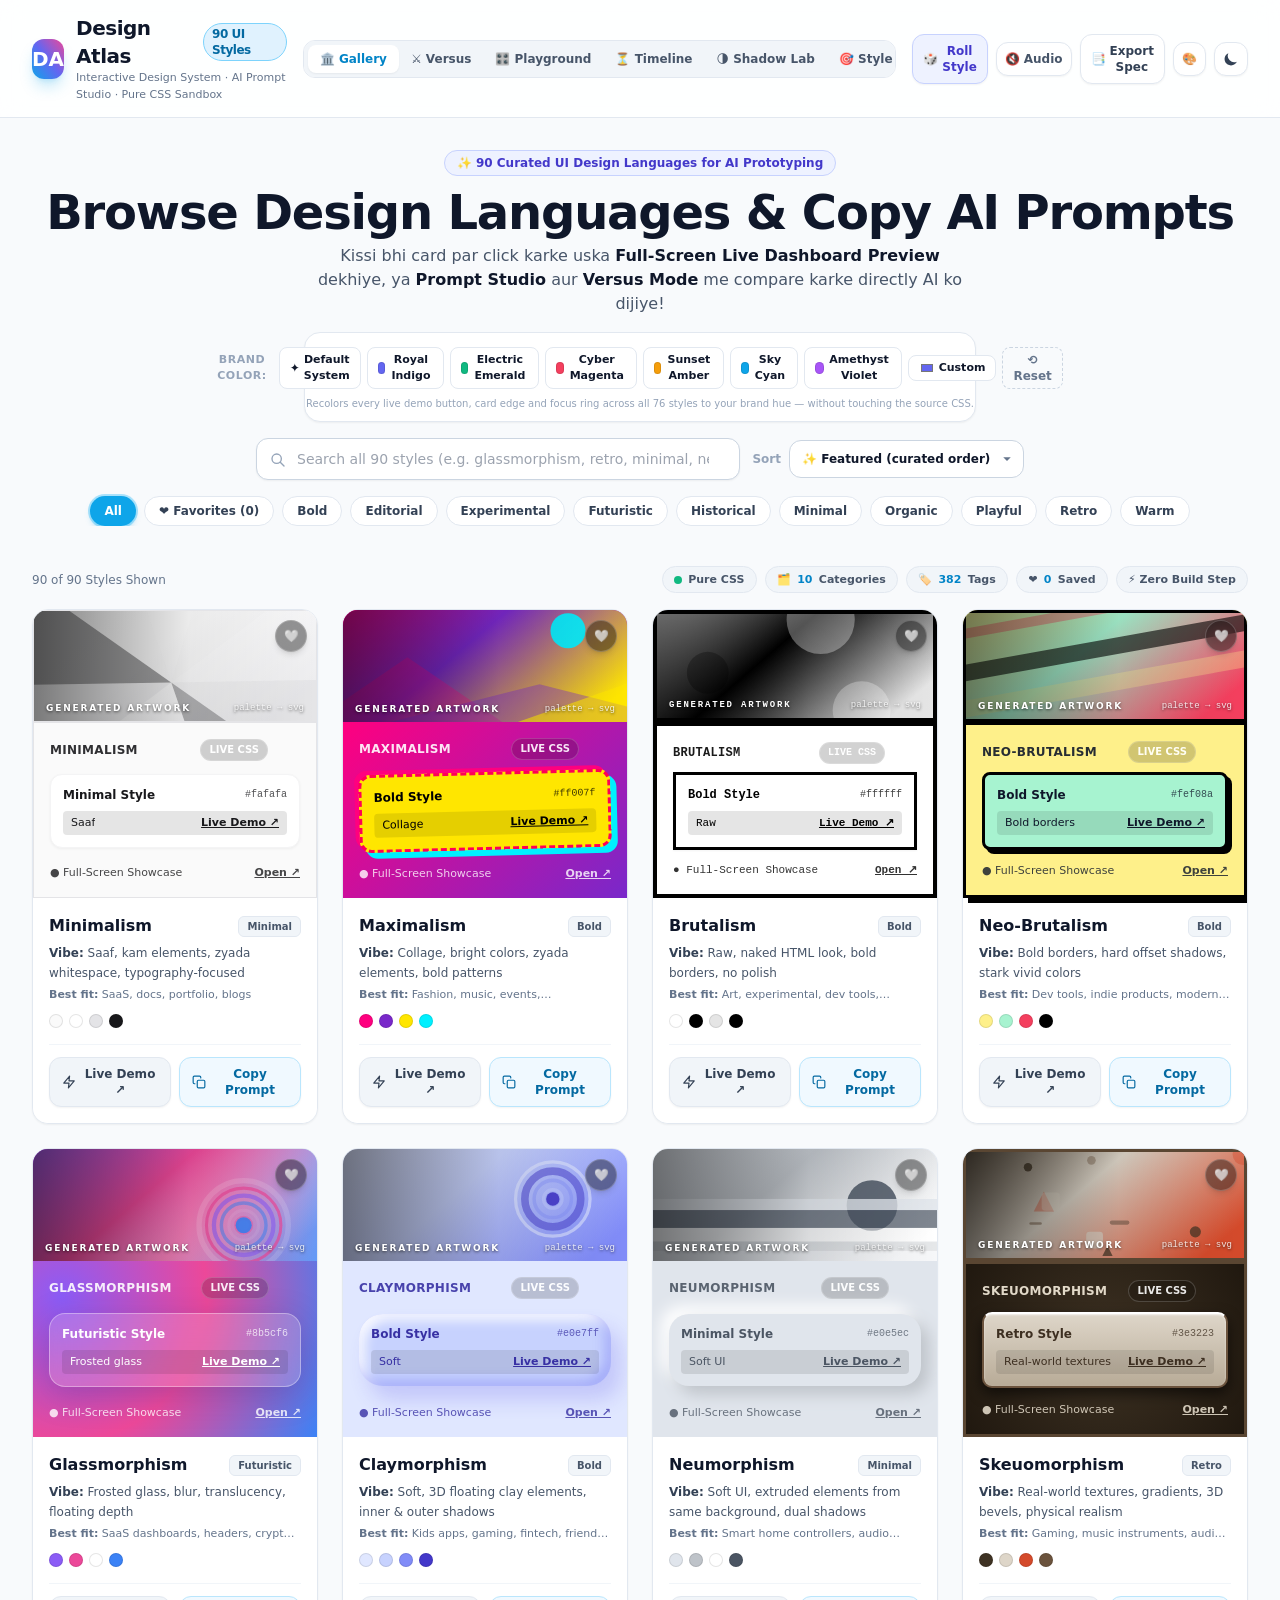
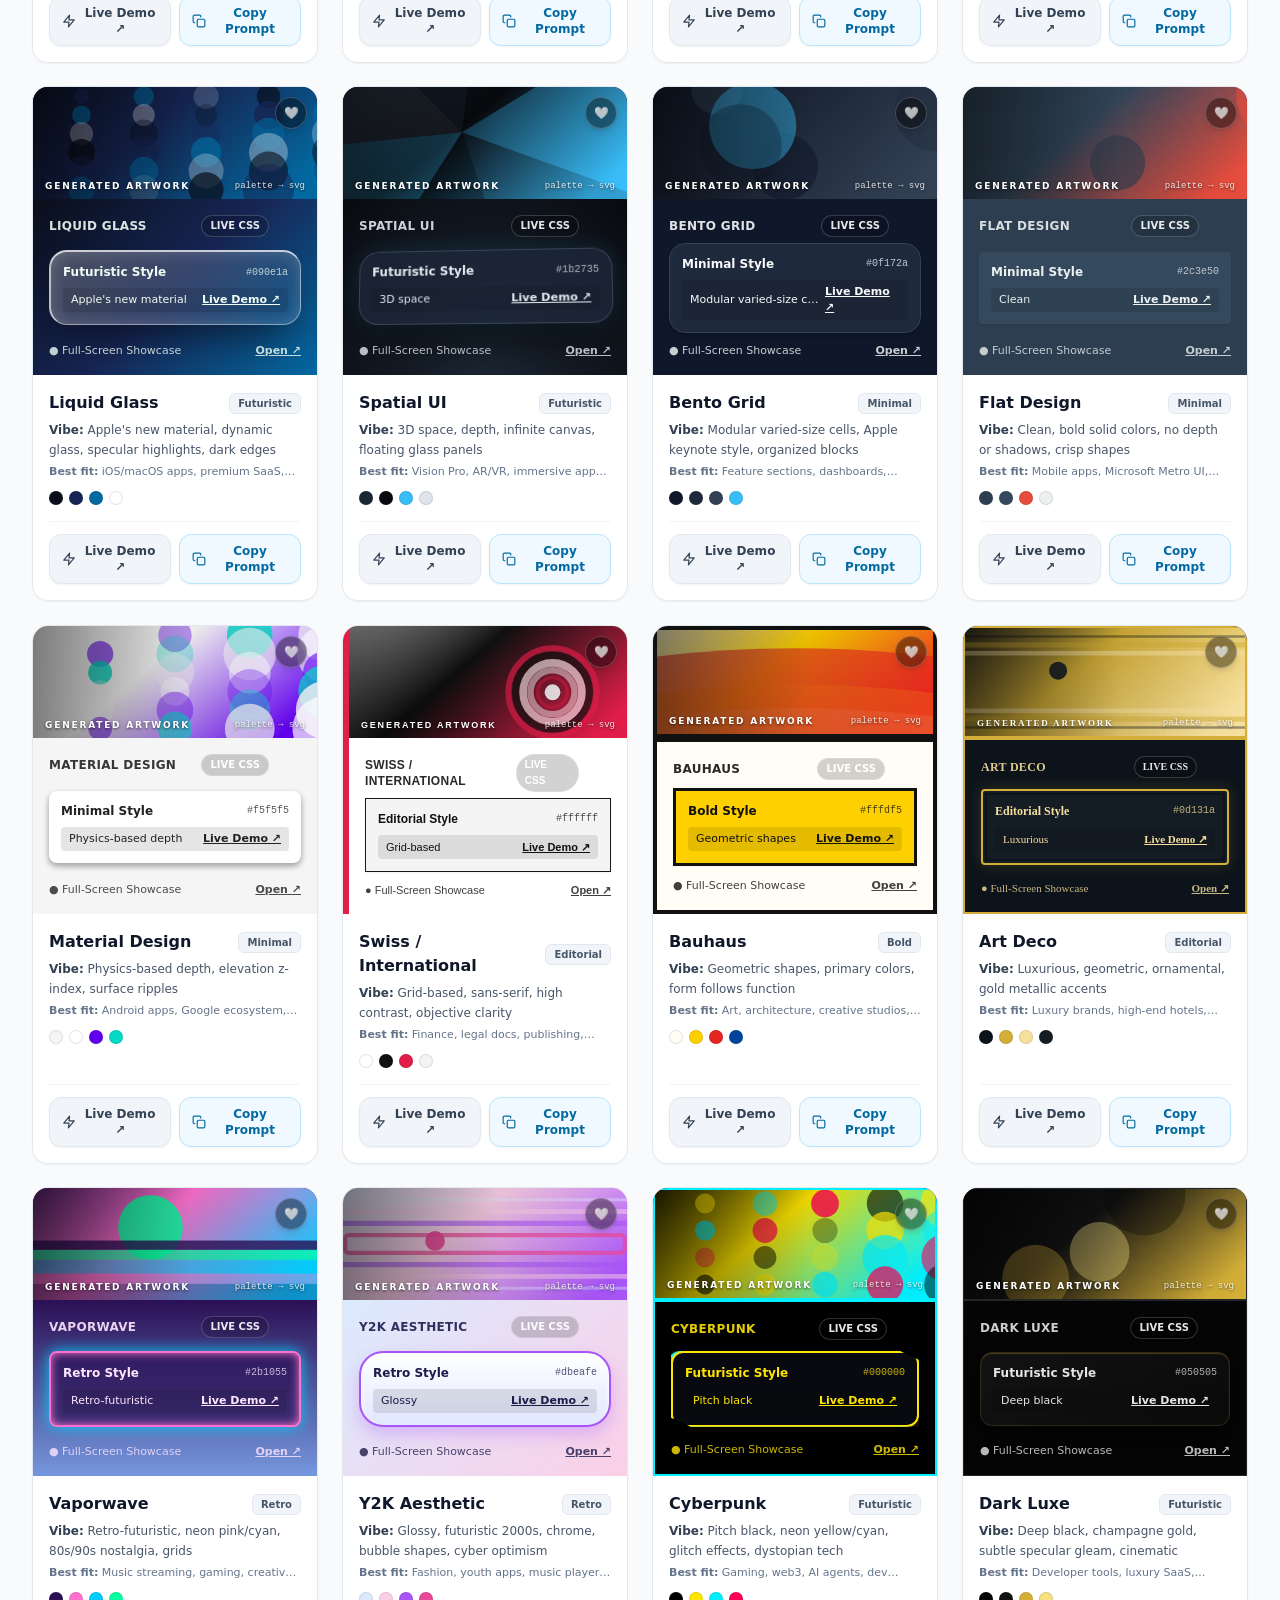
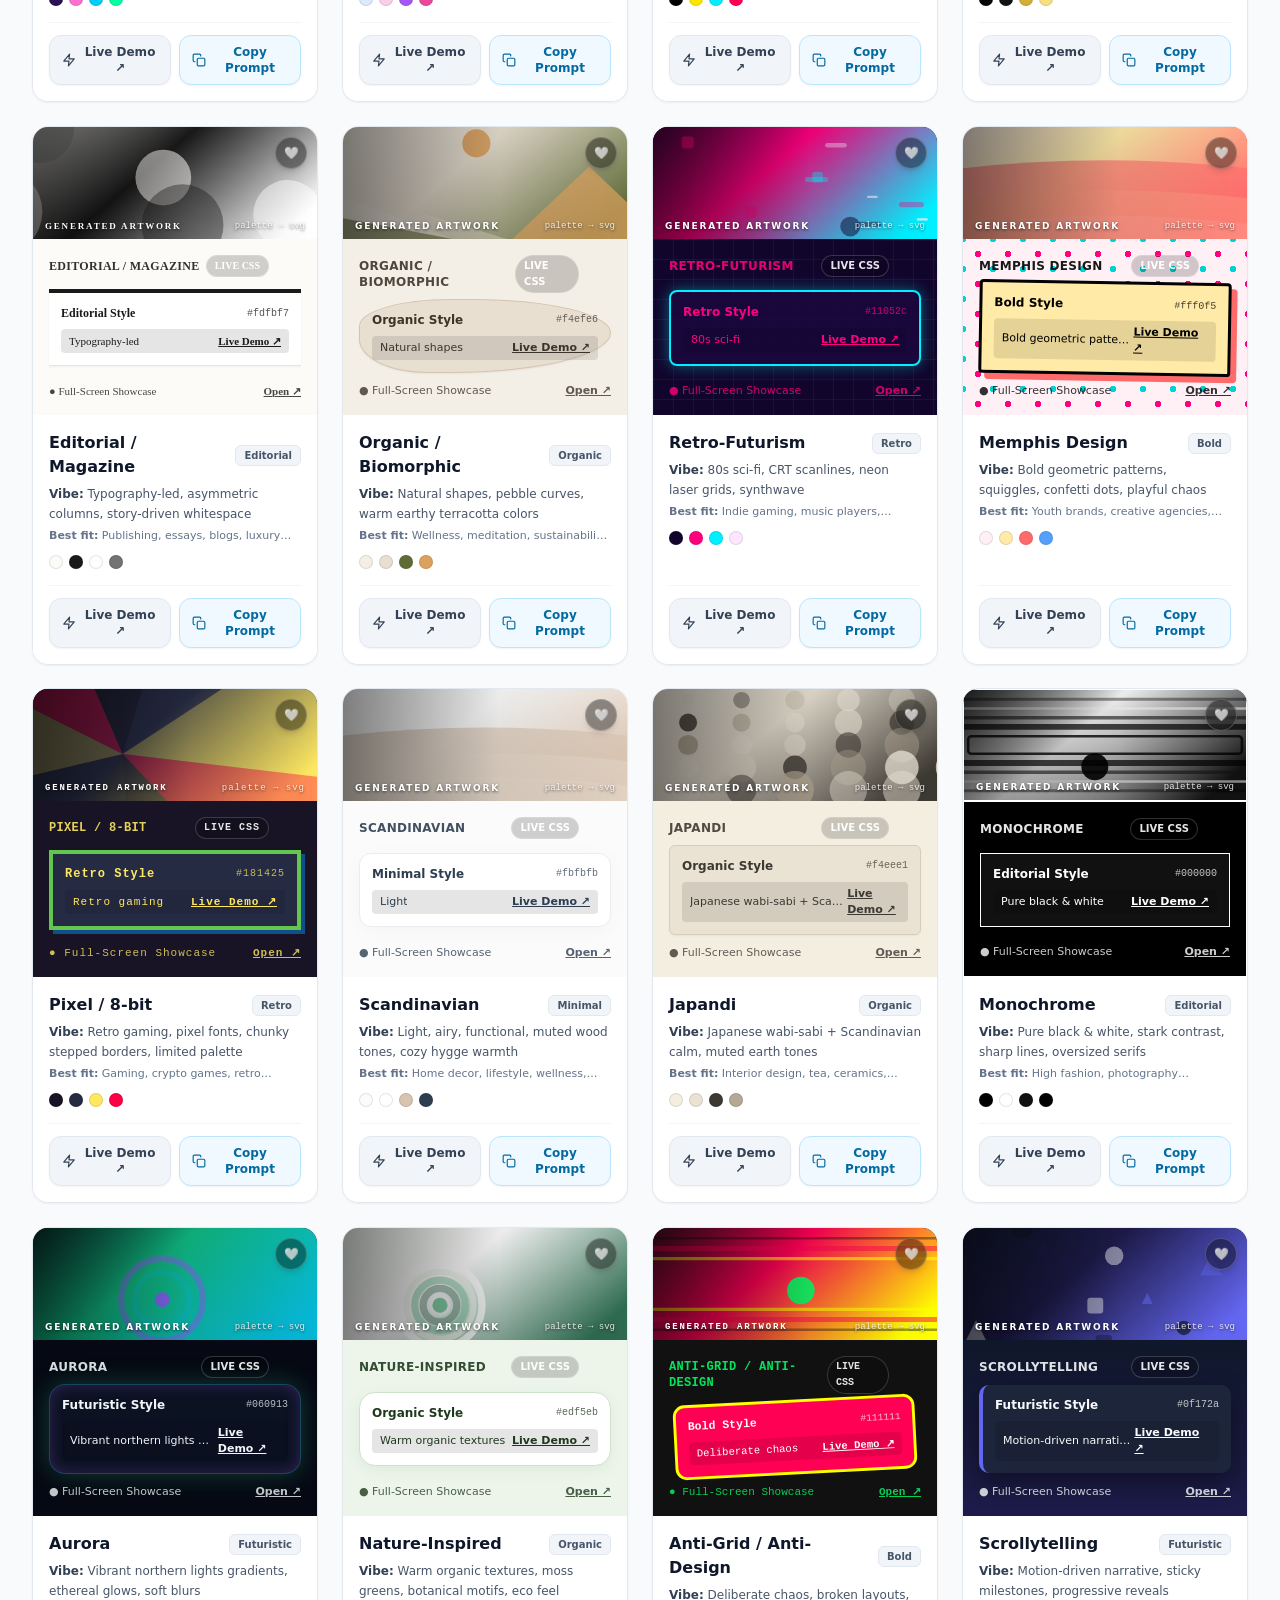
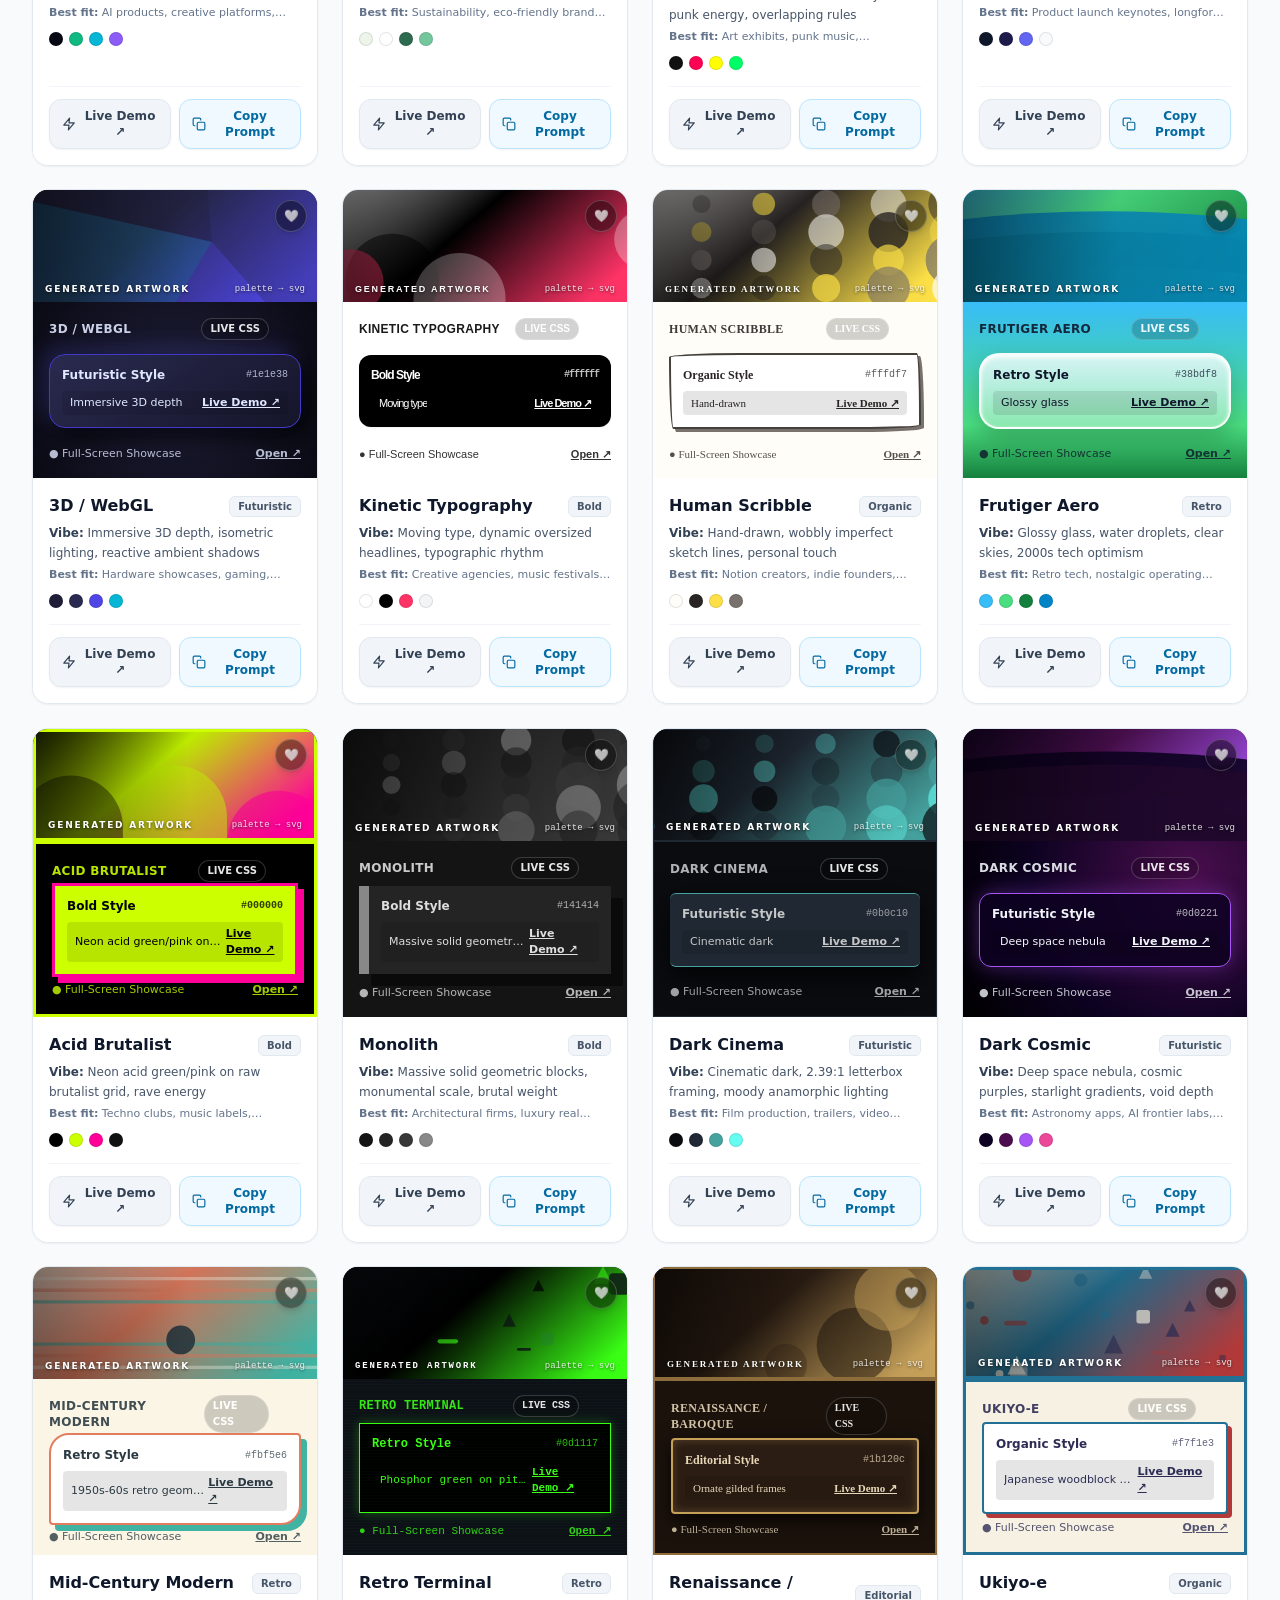
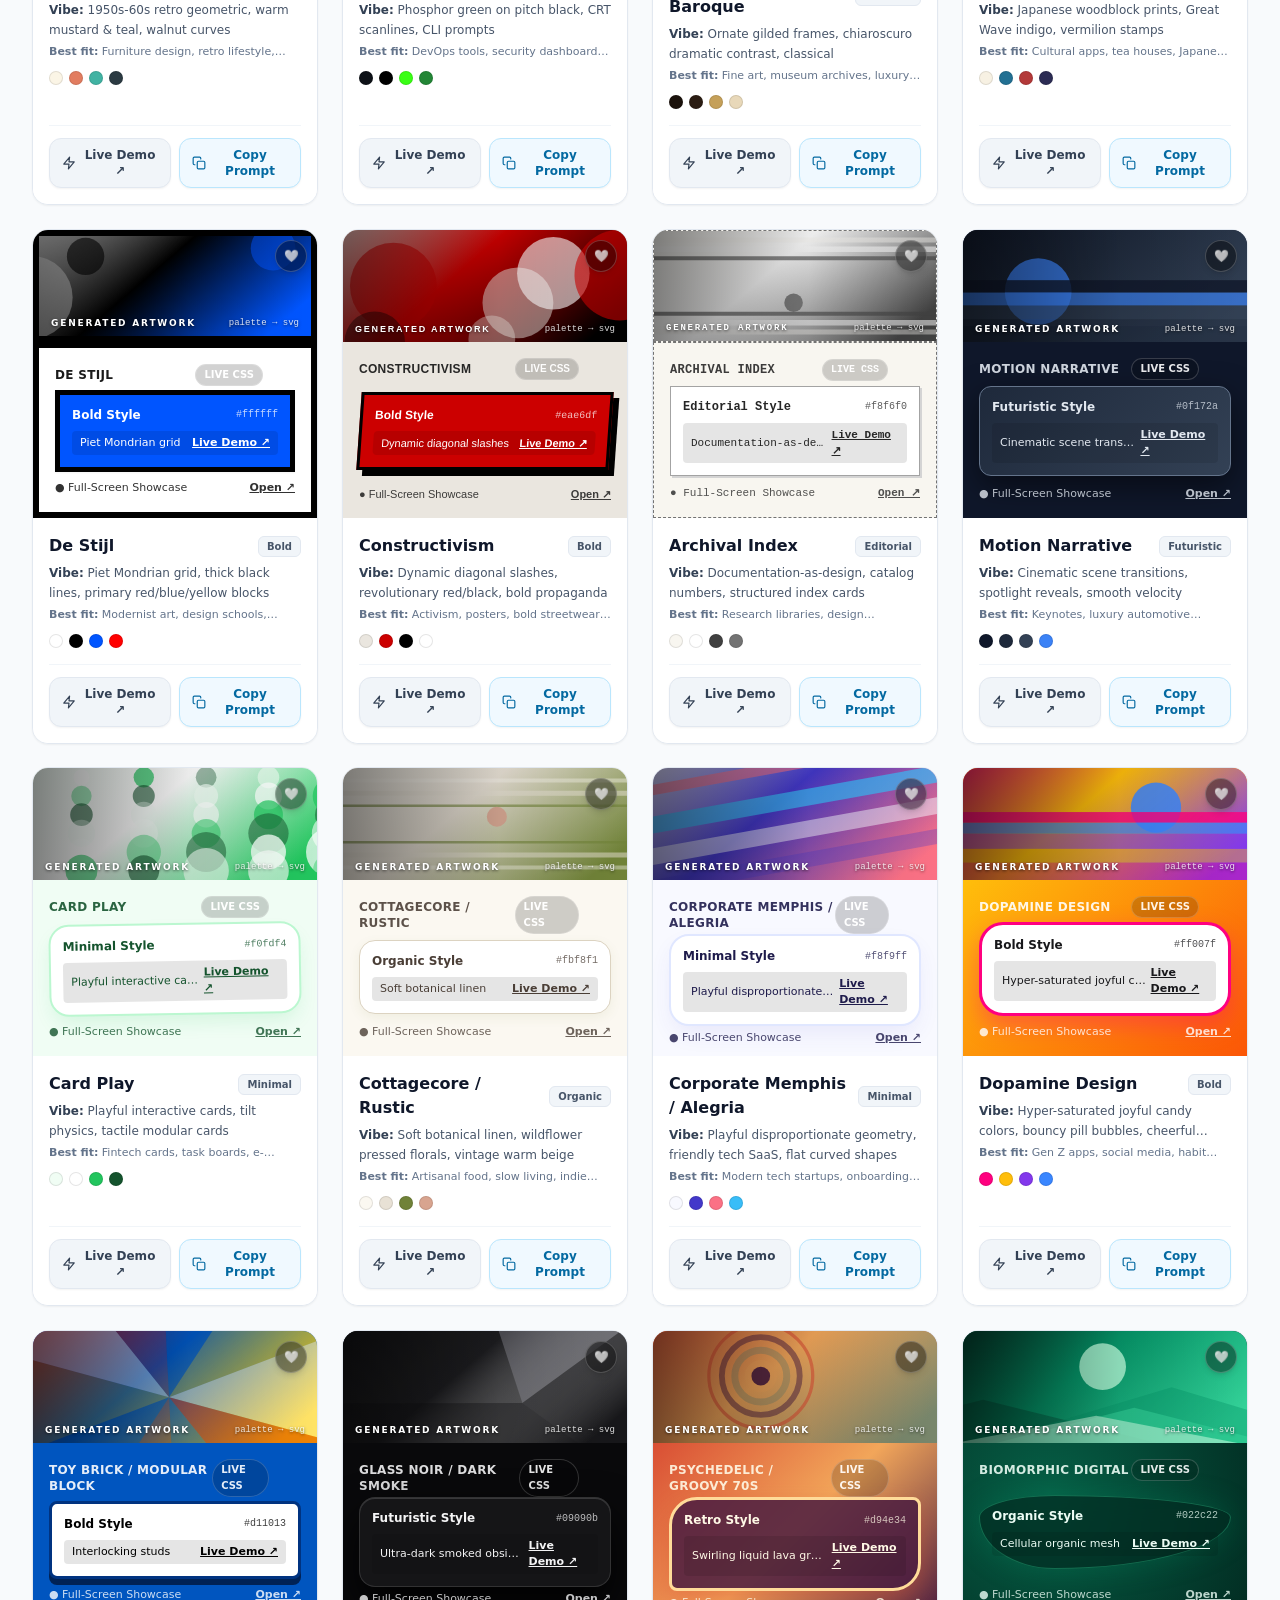
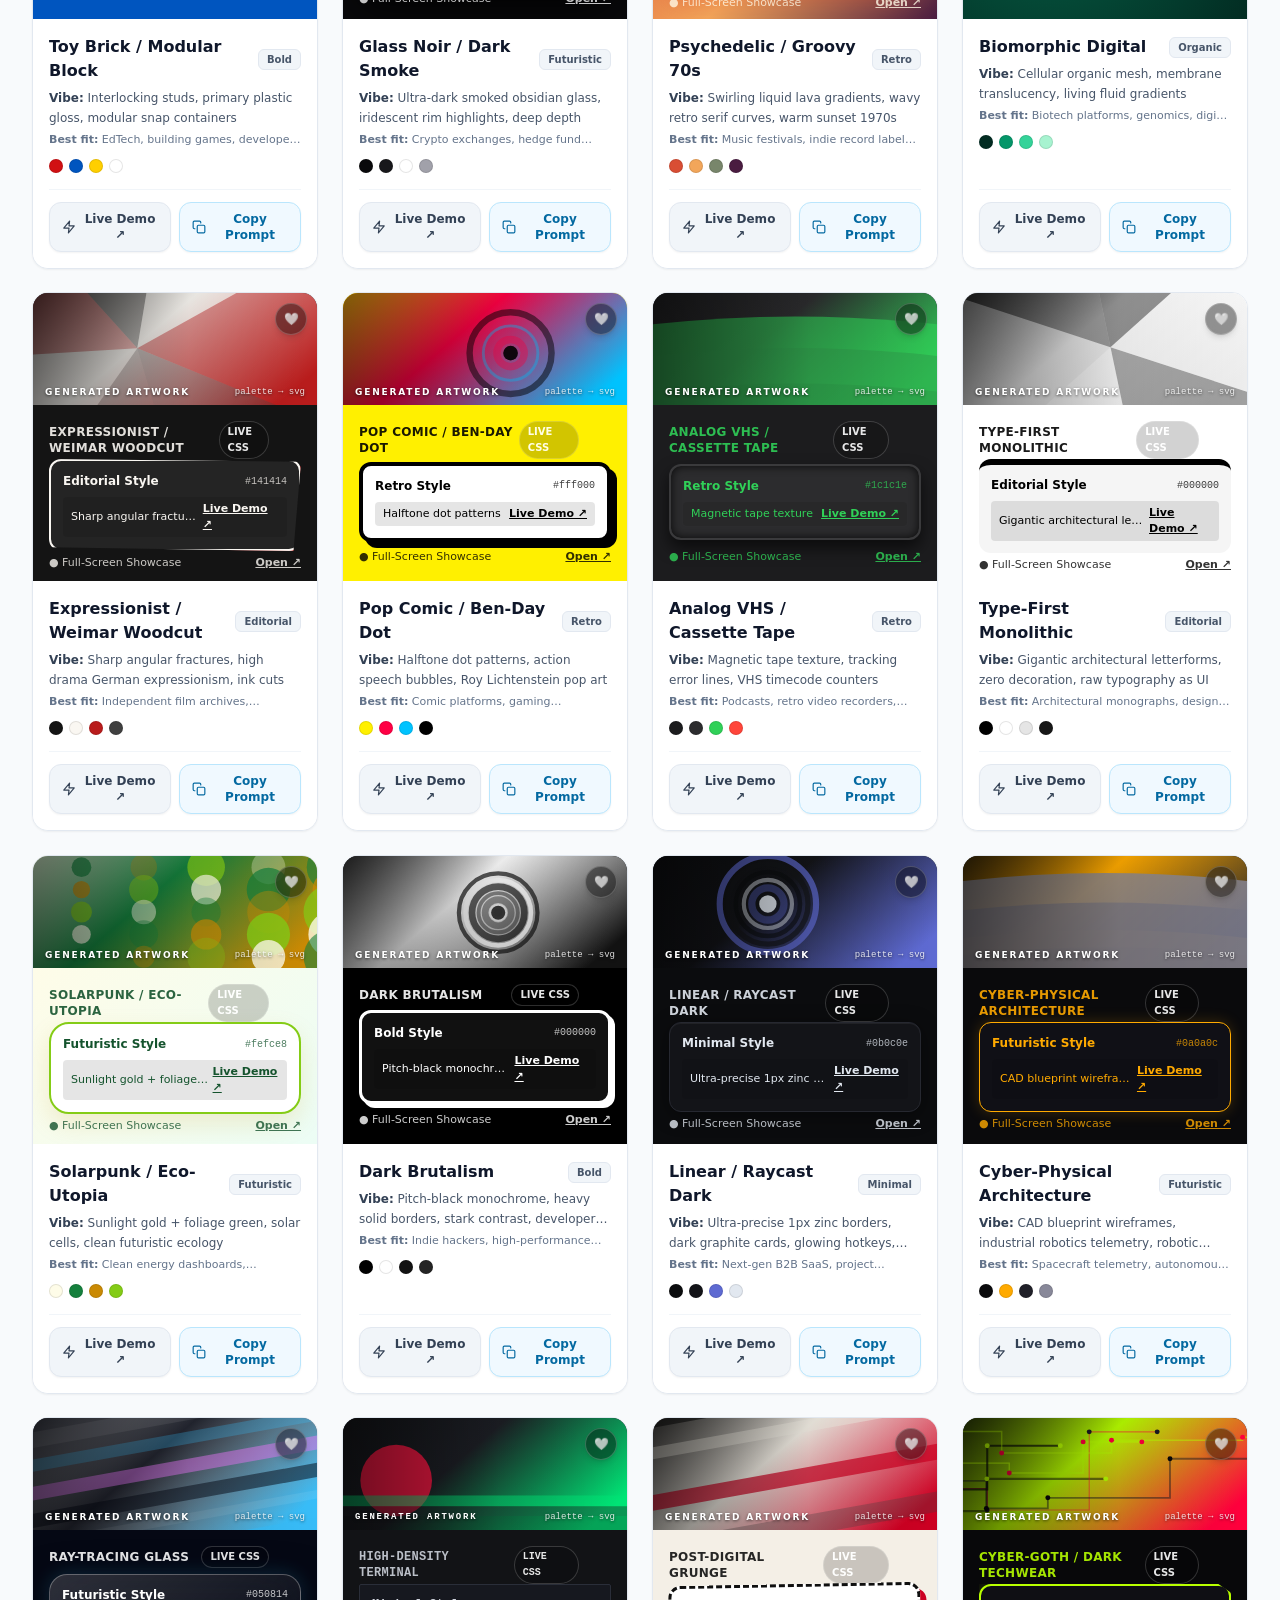
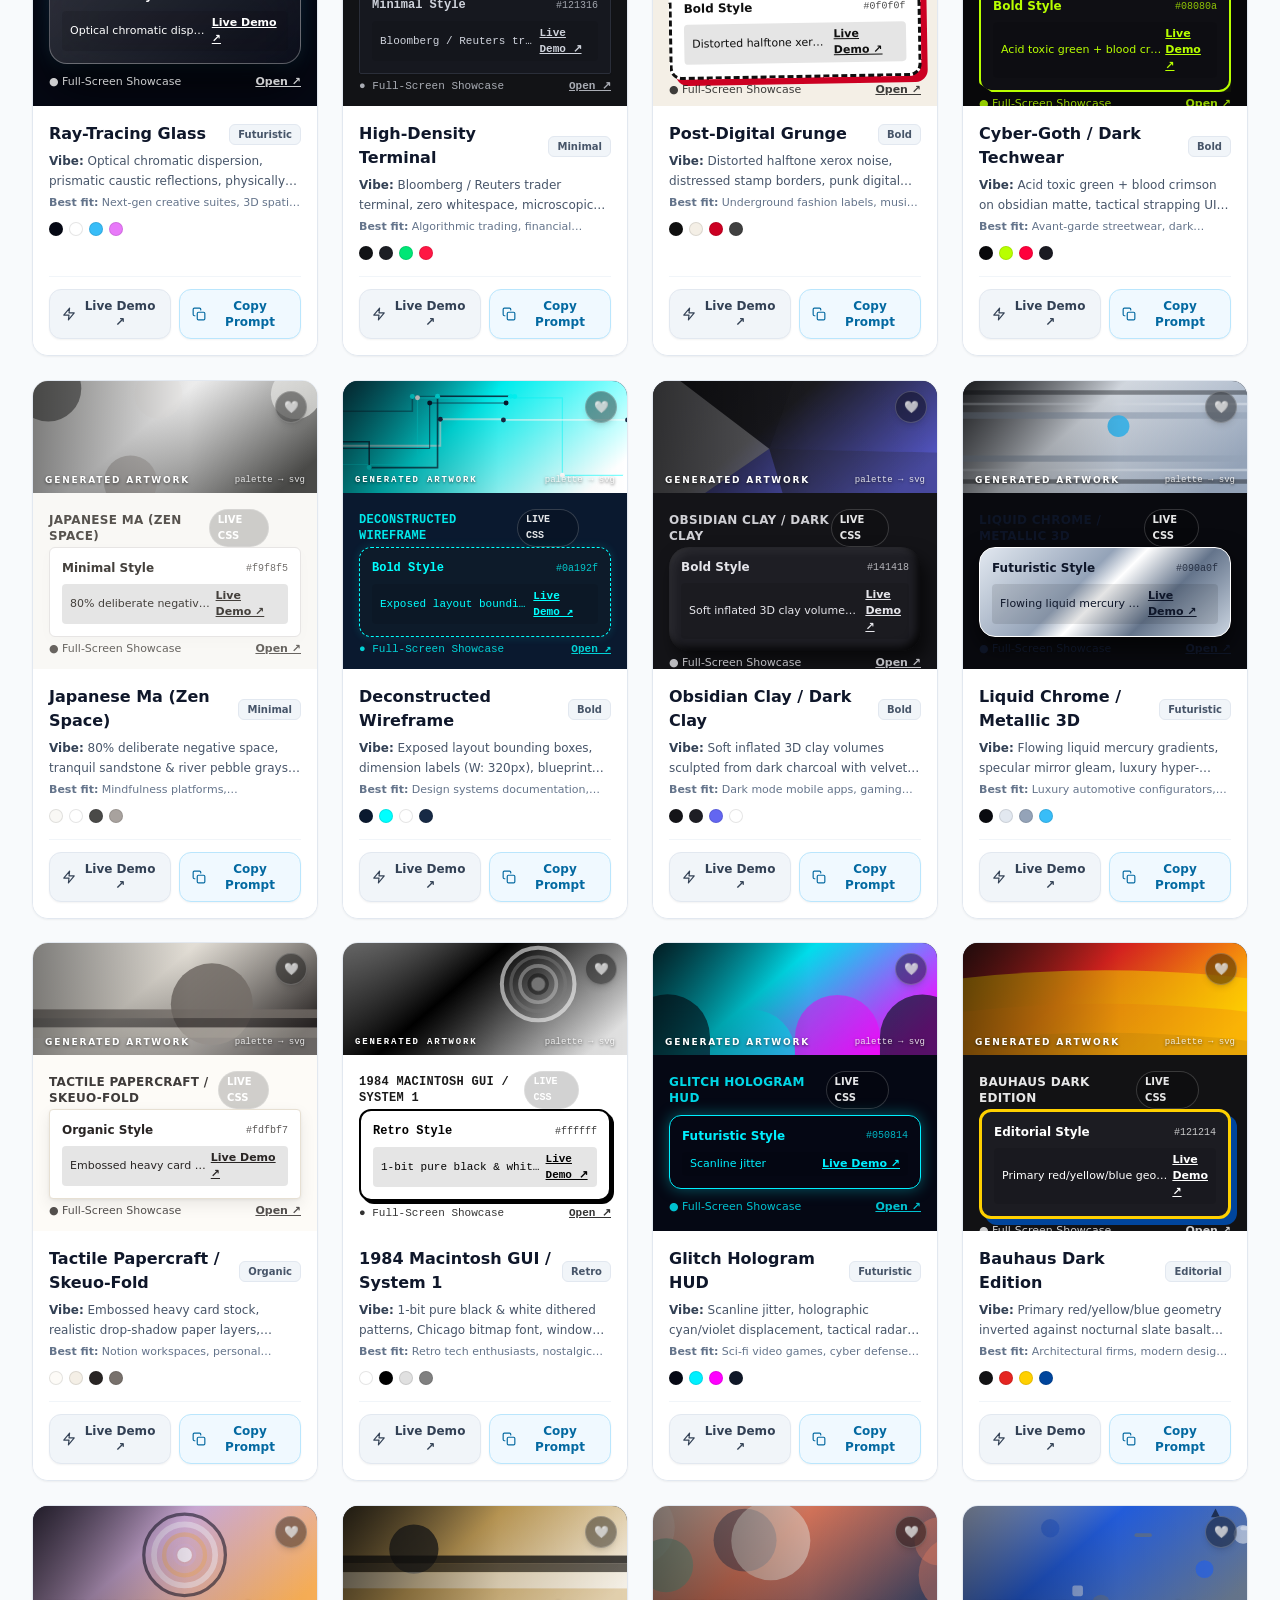
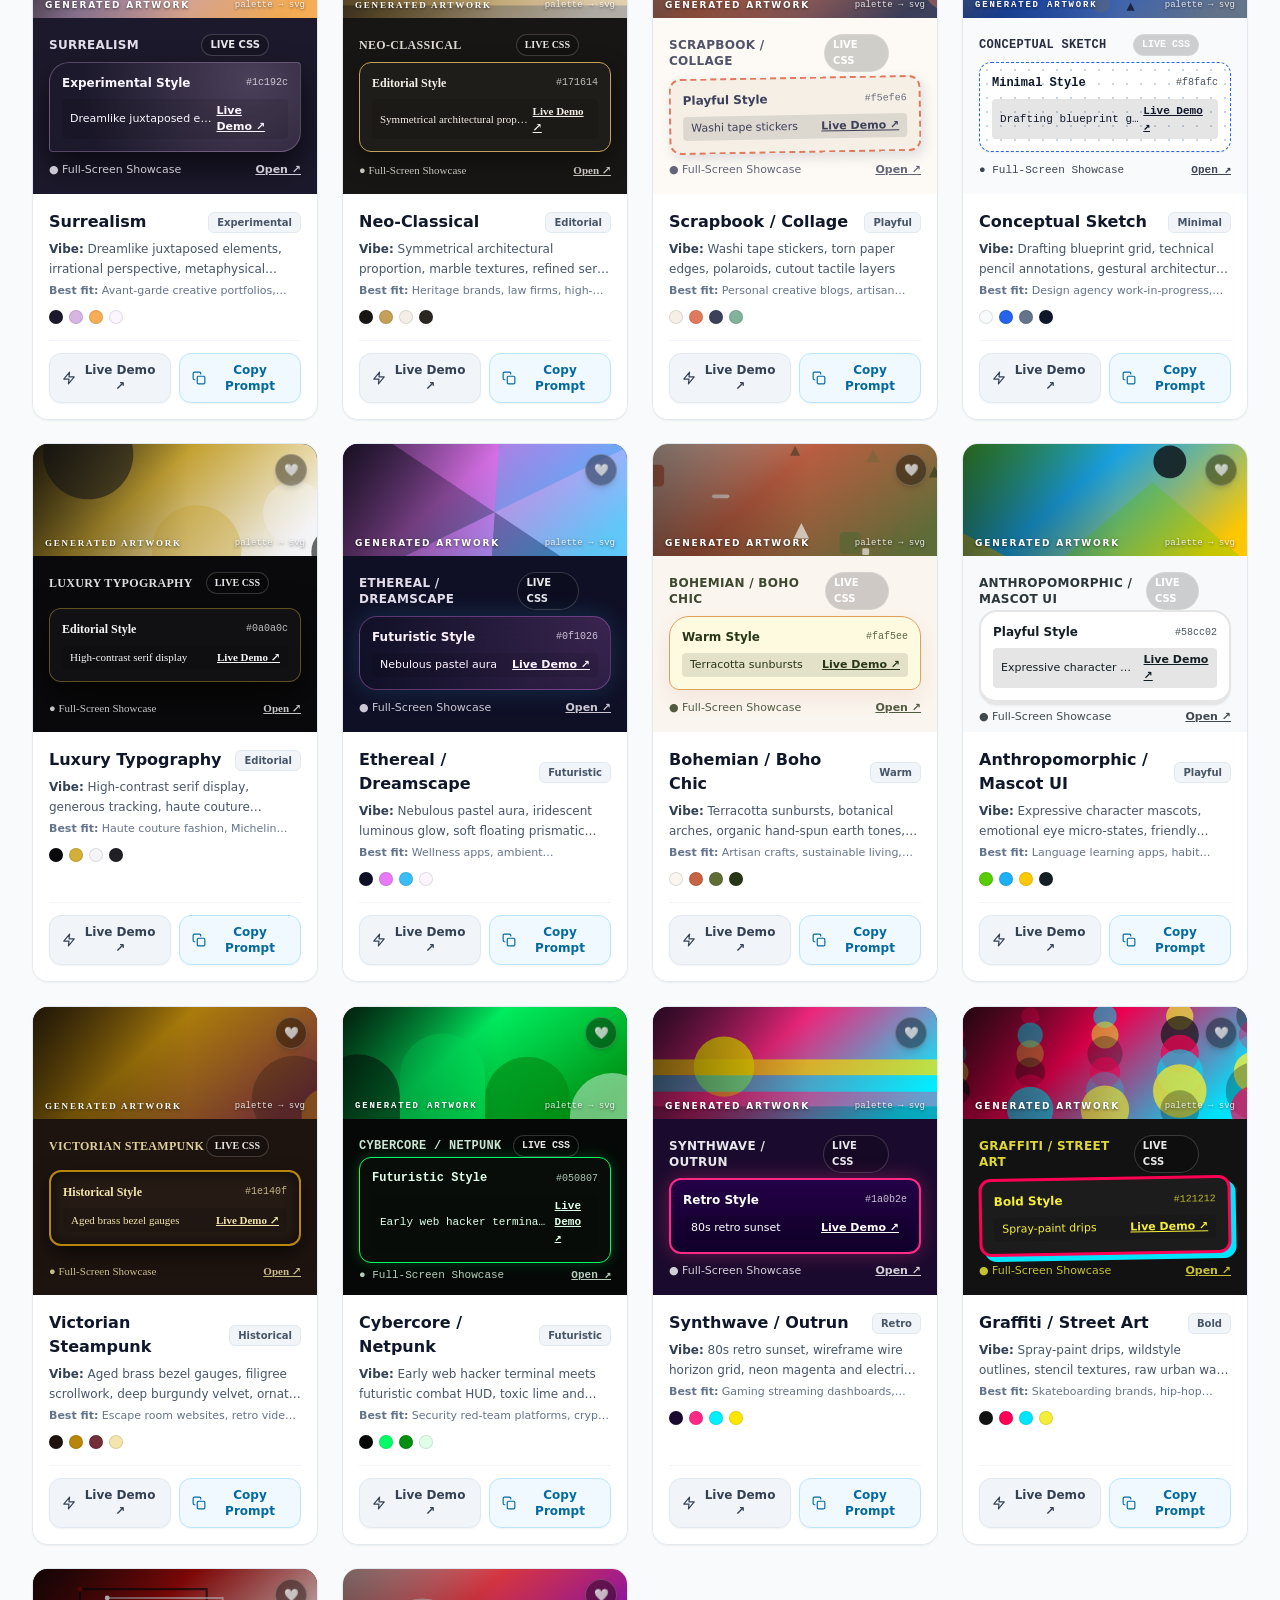
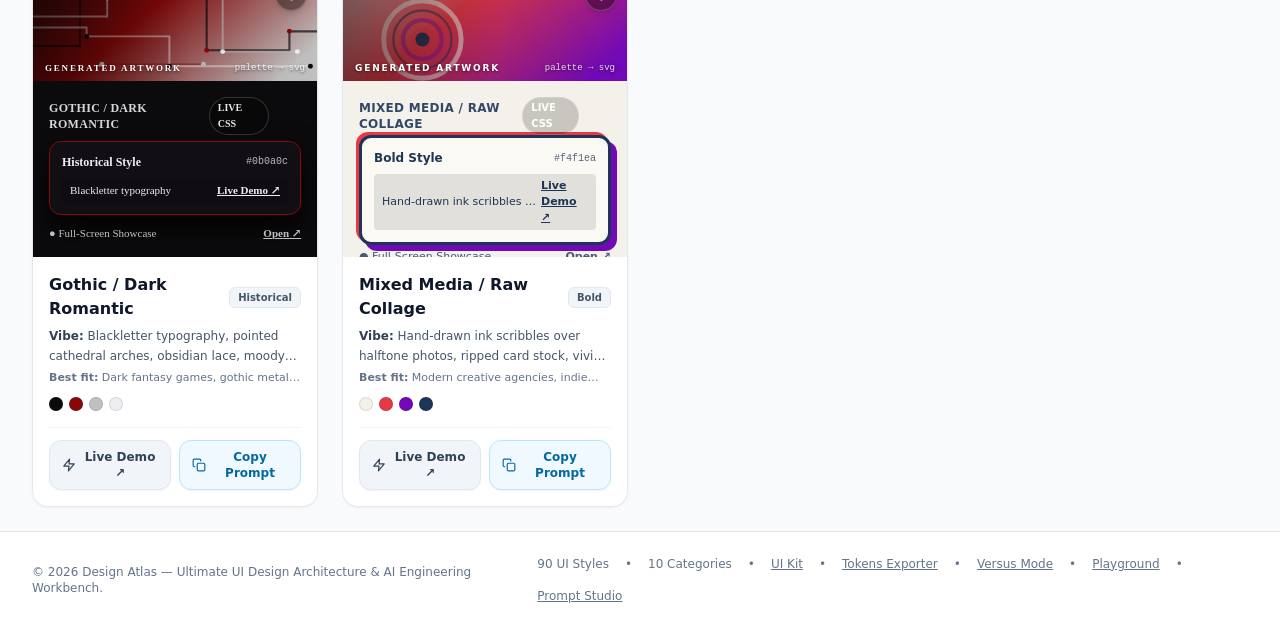
==== index.html @ f64be65b "fix(ui): remove redundant dummy buttons and simplify card actions" ====
<!DOCTYPE html>
<html lang="en" class="scroll-smooth">
<head>
  <meta charset="UTF-8">
  <meta name="viewport" content="width=device-width, initial-scale=1.0">
<meta http-equiv="Content-Security-Policy" content="default-src 'self'; base-uri 'self'; object-src 'none'; form-action 'self'; script-src 'self' 'unsafe-inline'; style-src 'self' 'unsafe-inline' https://fonts.googleapis.com; font-src 'self' https://fonts.gstatic.com data:; img-src 'self' data: blob:; connect-src 'self'; manifest-src 'self'; worker-src 'self'">
  <title>Design Atlas — Ultimate UI Styles Gallery, Playground & AI Prompt Studio</title>
  <meta name="description" content="Explore 76 iconic UI design styles with live pure-CSS demos, instant AI prompt copy, full-screen dashboard previews, side-by-side comparison studio, component playground, shadow physics lab, and design token + framework exporters.">
  <meta name="theme-color" content="#0ea5e9">
  <meta property="og:type" content="website">
  <meta property="og:title" content="Design Atlas — Ultimate UI Design Styles Gallery & AI Prompt Studio">
  <meta property="og:description" content="76 UI design languages, live pure-CSS dashboards, Versus mode, Playground, Timeline, Style Quiz, Prompt Studio and token exporters. Zero build step.">
  <meta property="og:site_name" content="Design Atlas">
  <meta name="twitter:card" content="summary_large_image">
  <link rel="icon" href="data:image/svg+xml,%3Csvg xmlns='http://www.w3.org/2000/svg' viewBox='0 0 64 64'%3E%3Cdefs%3E%3ClinearGradient id='g' x1='0' y1='0' x2='1' y2='1'%3E%3Cstop offset='0' stop-color='%230ea5e9'/%3E%3Cstop offset='.5' stop-color='%236366f1'/%3E%3Cstop offset='1' stop-color='%23ec4899'/%3E%3C/linearGradient%3E%3C/defs%3E%3Crect width='64' height='64' rx='14' fill='url(%23g)'/%3E%3Ctext x='32' y='43' font-family='Arial Black,Arial,sans-serif' font-size='30' font-weight='900' text-anchor='middle' fill='white'%3EDA%3C/text%3E%3C/svg%3E">

  <!-- Tailwind: SELF-HOSTED copy of the Play CDN bundle -> js/tailwind-browser.js
       (byte-identical to https://cdn.tailwindcss.com, checked into the repo so the
       site needs no third-party request and works offline). The bundle makes zero
       runtime network calls (no fetch / currentScript), so serving it from the repo
       is behaviour-identical. The CDN URL is still used on purpose inside the
       standalone-HTML exports emitted by favorites.js / token-exporter.js. -->
  <script src="js/tailwind-browser.js"></script>
  <script>
    tailwind.config = {
      darkMode: 'class',
      theme: {
        extend: {
          colors: {
            brand: {
              500: '#0ea5e9',
              600: '#0284c7',
              700: '#0369a1',
            }
          },
          fontFamily: {
            sans: ['Inter', 'system-ui', 'sans-serif'],
            mono: ['Space Mono', 'monospace'],
            serif: ['Playfair Display', 'serif'],
            pixel: ['"VT323"', 'monospace'],
            hand: ['Caveat', 'cursive'],
          }
        }
      }
    }
  </script>

  <!-- Google Fonts -->
  <link rel="preconnect" href="https://fonts.googleapis.com">
  <link rel="preconnect" href="https://fonts.gstatic.com" crossorigin>
  <link href="https://fonts.googleapis.com/css2?family=Caveat:wght@600&family=Cinzel:wght@600;800&family=Inter:wght@300;400;500;600;700;800;900&family=Playfair+Display:ital,wght@0,600;0,800;1,400&family=Space+Grotesk:wght@500;700&family=Space+Mono:ital,wght@0,400;0,700;1,400&family=Syne:wght@700;800&family=VT323&display=swap" rel="stylesheet">

  <!-- Icon sprite (inline subset, MIT-style geometric icons) — used by app + demo showcase -->
  <svg xmlns="http://www.w3.org/2000/svg" style="display:none" aria-hidden="true">
    <symbol id="i-search" viewBox="0 0 24 24" fill="none" stroke="currentColor" stroke-width="2" stroke-linecap="round" stroke-linejoin="round"><circle cx="11" cy="11" r="7"/><path d="M21 21l-4.3-4.3"/></symbol>
    <symbol id="i-bell" viewBox="0 0 24 24" fill="none" stroke="currentColor" stroke-width="2" stroke-linecap="round" stroke-linejoin="round"><path d="M18 8a6 6 0 0 0-12 0c0 7-3 9-3 9h18s-3-2-3-9"/><path d="M13.7 21a2 2 0 0 1-3.4 0"/></symbol>
    <symbol id="i-user" viewBox="0 0 24 24" fill="none" stroke="currentColor" stroke-width="2" stroke-linecap="round" stroke-linejoin="round"><path d="M20 21v-2a4 4 0 0 0-4-4H8a4 4 0 0 0-4 4v2"/><circle cx="12" cy="7" r="4"/></symbol>
    <symbol id="i-settings" viewBox="0 0 24 24" fill="none" stroke="currentColor" stroke-width="2" stroke-linecap="round" stroke-linejoin="round"><circle cx="12" cy="12" r="3"/><path d="M19.4 15a1.65 1.65 0 0 0 .33 1.82l.06.06a2 2 0 1 1-2.83 2.83l-.06-.06a1.65 1.65 0 0 0-1.82-.33 1.65 1.65 0 0 0-1 1.51V21a2 2 0 0 1-4 0v-.09A1.65 1.65 0 0 0 9 19.4a1.65 1.65 0 0 0-1.82.33l-.06.06a2 2 0 1 1-2.83-2.83l.06-.06a1.65 1.65 0 0 0 .33-1.82 1.65 1.65 0 0 0-1.51-1H3a2 2 0 0 1 0-4h.09A1.65 1.65 0 0 0 4.6 9a1.65 1.65 0 0 0-.33-1.82l-.06-.06a2 2 0 1 1 2.83-2.83l.06.06a1.65 1.65 0 0 0 1.82.33H9a1.65 1.65 0 0 0 1-1.51V3a2 2 0 0 1 4 0v.09a1.65 1.65 0 0 0 1 1.51 1.65 1.65 0 0 0 1.82-.33l.06-.06a2 2 0 1 1 2.83 2.83l-.06.06a1.65 1.65 0 0 0-.33 1.82V9a1.65 1.65 0 0 0 1.51 1H21a2 2 0 0 1 0 4h-.09a1.65 1.65 0 0 0-1.51 1z"/></symbol>
    <symbol id="i-menu" viewBox="0 0 24 24" fill="none" stroke="currentColor" stroke-width="2" stroke-linecap="round" stroke-linejoin="round"><path d="M3 12h18M3 6h18M3 18h18"/></symbol>
    <symbol id="i-x" viewBox="0 0 24 24" fill="none" stroke="currentColor" stroke-width="2" stroke-linecap="round" stroke-linejoin="round"><path d="M18 6L6 18M6 6l12 12"/></symbol>
    <symbol id="i-chevron-down" viewBox="0 0 24 24" fill="none" stroke="currentColor" stroke-width="2" stroke-linecap="round" stroke-linejoin="round"><path d="M6 9l6 6 6-6"/></symbol>
    <symbol id="i-chevron-right" viewBox="0 0 24 24" fill="none" stroke="currentColor" stroke-width="2" stroke-linecap="round" stroke-linejoin="round"><path d="M9 18l6-6-6-6"/></symbol>
    <symbol id="i-heart" viewBox="0 0 24 24" fill="none" stroke="currentColor" stroke-width="2" stroke-linecap="round" stroke-linejoin="round"><path d="M20.84 4.61a5.5 5.5 0 0 0-7.78 0L12 5.67l-1.06-1.06a5.5 5.5 0 0 0-7.78 7.78l1.06 1.06L12 21.23l7.78-7.78 1.06-1.06a5.5 5.5 0 0 0 0-7.78z"/></symbol>
    <symbol id="i-star" viewBox="0 0 24 24" fill="none" stroke="currentColor" stroke-width="2" stroke-linecap="round" stroke-linejoin="round"><path d="M12 2l3.09 6.26L22 9.27l-5 4.87 1.18 6.88L12 17.77l-6.18 3.25L7 14.14 2 9.27l6.91-1.01L12 2z"/></symbol>
    <symbol id="i-download" viewBox="0 0 24 24" fill="none" stroke="currentColor" stroke-width="2" stroke-linecap="round" stroke-linejoin="round"><path d="M21 15v4a2 2 0 0 1-2 2H5a2 2 0 0 1-2-2v-4"/><path d="M7 10l5 5 5-5"/><path d="M12 15V3"/></symbol>
    <symbol id="i-copy" viewBox="0 0 24 24" fill="none" stroke="currentColor" stroke-width="2" stroke-linecap="round" stroke-linejoin="round"><rect x="9" y="9" width="13" height="13" rx="2"/><path d="M5 15H4a2 2 0 0 1-2-2V4a2 2 0 0 1 2-2h9a2 2 0 0 1 2 2v1"/></symbol>
    <symbol id="i-play" viewBox="0 0 24 24" fill="none" stroke="currentColor" stroke-width="2" stroke-linecap="round" stroke-linejoin="round"><path d="M5 3l14 9-14 9V3z"/></symbol>
    <symbol id="i-info" viewBox="0 0 24 24" fill="none" stroke="currentColor" stroke-width="2" stroke-linecap="round" stroke-linejoin="round"><circle cx="12" cy="12" r="10"/><path d="M12 16v-4M12 8h.01"/></symbol>
    <symbol id="i-check" viewBox="0 0 24 24" fill="none" stroke="currentColor" stroke-width="2" stroke-linecap="round" stroke-linejoin="round"><path d="M20 6L9 17l-5-5"/></symbol>
    <symbol id="i-alert" viewBox="0 0 24 24" fill="none" stroke="currentColor" stroke-width="2" stroke-linecap="round" stroke-linejoin="round"><path d="M10.29 3.86L1.82 18a2 2 0 0 0 1.71 3h16.94a2 2 0 0 0 1.71-3L13.71 3.86a2 2 0 0 0-3.42 0z"/><path d="M12 9v4M12 17h.01"/></symbol>
    <symbol id="i-external" viewBox="0 0 24 24" fill="none" stroke="currentColor" stroke-width="2" stroke-linecap="round" stroke-linejoin="round"><path d="M18 13v6a2 2 0 0 1-2 2H5a2 2 0 0 1-2-2V8a2 2 0 0 1 2-2h6"/><path d="M15 3h6v6"/><path d="M10 14L21 3"/></symbol>
    <symbol id="i-arrow-right" viewBox="0 0 24 24" fill="none" stroke="currentColor" stroke-width="2" stroke-linecap="round" stroke-linejoin="round"><path d="M5 12h14M12 5l7 7-7 7"/></symbol>
    <symbol id="i-grid" viewBox="0 0 24 24" fill="none" stroke="currentColor" stroke-width="2" stroke-linecap="round" stroke-linejoin="round"><rect x="3" y="3" width="7" height="7"/><rect x="14" y="3" width="7" height="7"/><rect x="14" y="14" width="7" height="7"/><rect x="3" y="14" width="7" height="7"/></symbol>
    <symbol id="i-layers" viewBox="0 0 24 24" fill="none" stroke="currentColor" stroke-width="2" stroke-linecap="round" stroke-linejoin="round"><path d="M12 2L2 7l10 5 10-5-10-5z"/><path d="M2 17l10 5 10-5"/><path d="M2 12l10 5 10-5"/></symbol>
    <symbol id="i-image" viewBox="0 0 24 24" fill="none" stroke="currentColor" stroke-width="2" stroke-linecap="round" stroke-linejoin="round"><rect x="3" y="3" width="18" height="18" rx="2"/><circle cx="8.5" cy="8.5" r="1.5"/><path d="M21 15l-5-5L5 21"/></symbol>
    <symbol id="i-type" viewBox="0 0 24 24" fill="none" stroke="currentColor" stroke-width="2" stroke-linecap="round" stroke-linejoin="round"><path d="M4 7V4h16v3"/><path d="M9 20h6"/><path d="M12 4v16"/></symbol>
    <symbol id="i-palette" viewBox="0 0 24 24" fill="none" stroke="currentColor" stroke-width="2" stroke-linecap="round" stroke-linejoin="round"><path d="M12 2a10 10 0 0 0 0 20 2 2 0 0 0 2-2v-1a2 2 0 0 1 2-2h2a4 4 0 0 0 4-4 10 10 0 0 0-10-11z"/><circle cx="7.5" cy="10.5" r="1"/><circle cx="11" cy="7.5" r="1"/><circle cx="15.5" cy="9.5" r="1"/></symbol>
    <symbol id="i-box" viewBox="0 0 24 24" fill="none" stroke="currentColor" stroke-width="2" stroke-linecap="round" stroke-linejoin="round"><path d="M21 16V8a2 2 0 0 0-1-1.73l-7-4a2 2 0 0 0-2 0l-7 4A2 2 0 0 0 3 8v8a2 2 0 0 0 1 1.73l7 4a2 2 0 0 0 2 0l7-4A2 2 0 0 0 21 16z"/><path d="M3.27 6.96L12 12.01l8.73-5.05M12 22.08V12"/></symbol>
    <symbol id="i-code" viewBox="0 0 24 24" fill="none" stroke="currentColor" stroke-width="2" stroke-linecap="round" stroke-linejoin="round"><path d="M16 18l6-6-6-6M8 6l-6 6 6 6"/></symbol>
    <symbol id="i-zap" viewBox="0 0 24 24" fill="none" stroke="currentColor" stroke-width="2" stroke-linecap="round" stroke-linejoin="round"><path d="M13 2L3 14h9l-1 8 10-12h-9l1-8z"/></symbol>
    <symbol id="i-home" viewBox="0 0 24 24" fill="none" stroke="currentColor" stroke-width="2" stroke-linecap="round" stroke-linejoin="round"><path d="M3 9l9-7 9 7v11a2 2 0 0 1-2 2H5a2 2 0 0 1-2-2z"/><path d="M9 22V12h6v10"/></symbol>
    <symbol id="i-file" viewBox="0 0 24 24" fill="none" stroke="currentColor" stroke-width="2" stroke-linecap="round" stroke-linejoin="round"><path d="M14 2H6a2 2 0 0 0-2 2v16a2 2 0 0 0 2 2h12a2 2 0 0 0 2-2V8z"/><path d="M14 2v6h6"/></symbol>
    <symbol id="i-logout" viewBox="0 0 24 24" fill="none" stroke="currentColor" stroke-width="2" stroke-linecap="round" stroke-linejoin="round"><path d="M9 21H5a2 2 0 0 1-2-2V5a2 2 0 0 1 2-2h4"/><path d="M16 17l5-5-5-5M21 12H9"/></symbol>
    <symbol id="i-eye" viewBox="0 0 24 24" fill="none" stroke="currentColor" stroke-width="2" stroke-linecap="round" stroke-linejoin="round"><path d="M1 12s4-8 11-8 11 8 11 8-4 8-11 8-11-8-11-8z"/><circle cx="12" cy="12" r="3"/></symbol>
    <symbol id="i-clock" viewBox="0 0 24 24" fill="none" stroke="currentColor" stroke-width="2" stroke-linecap="round" stroke-linejoin="round"><circle cx="12" cy="12" r="10"/><path d="M12 6v6l4 2"/></symbol>
    <symbol id="i-send" viewBox="0 0 24 24" fill="none" stroke="currentColor" stroke-width="2" stroke-linecap="round" stroke-linejoin="round"><path d="M22 2L11 13"/><path d="M22 2l-7 20-4-9-9-4 20-7z"/></symbol>
    <symbol id="i-mail" viewBox="0 0 24 24" fill="none" stroke="currentColor" stroke-width="2" stroke-linecap="round" stroke-linejoin="round"><rect x="2" y="4" width="20" height="16" rx="2"/><path d="M22 6l-10 7L2 6"/></symbol>
    <symbol id="i-map" viewBox="0 0 24 24" fill="none" stroke="currentColor" stroke-width="2" stroke-linecap="round" stroke-linejoin="round"><path d="M21 10c0 7-9 13-9 13s-9-6-9-13a9 9 0 0 1 18 0z"/><circle cx="12" cy="10" r="3"/></symbol>
    <symbol id="i-globe" viewBox="0 0 24 24" fill="none" stroke="currentColor" stroke-width="2" stroke-linecap="round" stroke-linejoin="round"><circle cx="12" cy="12" r="10"/><path d="M2 12h20"/><path d="M12 2a15.3 15.3 0 0 1 4 10 15.3 15.3 0 0 1-4 10 15.3 15.3 0 0 1-4-10 15.3 15.3 0 0 1 4-10z"/></symbol>
    <symbol id="i-star-filled" viewBox="0 0 24 24" fill="currentColor" stroke="currentColor" stroke-width="2" stroke-linecap="round" stroke-linejoin="round"><path d="M12 2l3.09 6.26L22 9.27l-5 4.87 1.18 6.88L12 17.77l-6.18 3.25L7 14.14 2 9.27l6.91-1.01L12 2z"/></symbol>
    <symbol id="i-heart-filled" viewBox="0 0 24 24" fill="currentColor" stroke="currentColor" stroke-width="2" stroke-linecap="round" stroke-linejoin="round"><path d="M20.84 4.61a5.5 5.5 0 0 0-7.78 0L12 5.67l-1.06-1.06a5.5 5.5 0 0 0-7.78 7.78l1.06 1.06L12 21.23l7.78-7.78 1.06-1.06a5.5 5.5 0 0 0 0-7.78z"/></symbol>
  </svg>

  <!-- Core Stylesheet with all 76 pure-CSS style engines -->
  <link rel="stylesheet" href="css/styles.css">
  <!-- Feature layer: brand harmonization, a11y, motion policy, new module chrome -->
  <link rel="stylesheet" href="css/features.css">
  <!-- App Shell Skin: Monolith architectural basalt restyle -->
  <link rel="stylesheet" href="css/monolith-shell.css">
</head>
<body class="bg-slate-50 text-slate-900 dark:bg-slate-950 dark:text-slate-100 min-h-screen flex flex-col antialiased transition-colors duration-200">

  <!-- ==========================================
       HEADER & TOP CONTROLS
       ========================================== -->
  <header class="sticky top-0 z-40 bg-white/85 dark:bg-slate-900/85 backdrop-blur-md border-b border-slate-200 dark:border-slate-800 transition-colors">
    <div class="max-w-7xl mx-auto px-4 sm:px-6 lg:px-8 py-3.5 flex flex-col md:flex-row items-center justify-between gap-4">
      
      <!-- Brand Logo / Title -->
      <div class="flex items-center gap-3">
        <a href="#gallery" onclick="switchView('gallery')" class="flex items-center gap-3 group">
          <div class="w-10 h-10 rounded-xl bg-gradient-to-tr from-sky-500 via-indigo-500 to-pink-500 flex items-center justify-center text-white font-black text-xl shadow-lg shadow-sky-500/25 group-hover:scale-105 transition-transform">
            DA
          </div>
          <div>
            <h1 class="text-xl font-black tracking-tight flex items-center gap-2">
              Design Atlas
              <span id="header-count-badge" class="text-xs font-semibold px-2 py-0.5 rounded-full bg-sky-100 dark:bg-sky-950 text-sky-700 dark:text-sky-300 border border-sky-300 dark:border-sky-800">
                76 UI Styles
              </span>
            </h1>
            <p class="text-[11px] text-slate-500 dark:text-slate-400">
              Interactive Design System · AI Prompt Studio · Pure CSS Sandbox
            </p>
          </div>
        </a>
      </div>

      <!-- Main Navigation Tabs -->
      <nav class="flex items-center bg-slate-100 dark:bg-slate-800/80 p-1 rounded-xl border border-slate-200 dark:border-slate-700 text-xs font-bold overflow-x-auto no-scrollbar max-w-full">
        <button id="nav-tab-gallery" onclick="switchView('gallery')" class="px-3 py-1.5 rounded-lg transition-all bg-white dark:bg-slate-900 shadow-sm text-sky-600 dark:text-sky-400 whitespace-nowrap">
          🏛️ Gallery
        </button>
        <button id="nav-tab-compare" onclick="switchView('compare')" class="px-3 py-1.5 rounded-lg transition-all text-slate-600 dark:text-slate-400 hover:text-slate-900 dark:hover:text-white whitespace-nowrap">
          ⚔️ Versus
        </button>
        <button id="nav-tab-playground" onclick="switchView('playground')" class="px-3 py-1.5 rounded-lg transition-all text-slate-600 dark:text-slate-400 hover:text-slate-900 dark:hover:text-white whitespace-nowrap">
          🎛️ Playground
        </button>
        <button id="nav-tab-timeline" onclick="switchView('timeline')" class="px-3 py-1.5 rounded-lg transition-all text-slate-600 dark:text-slate-400 hover:text-slate-900 dark:hover:text-white whitespace-nowrap">
          ⏳ Timeline
        </button>
        <button id="nav-tab-shadow-lab" onclick="switchView('shadow-lab')" class="px-3 py-1.5 rounded-lg transition-all text-slate-600 dark:text-slate-400 hover:text-slate-900 dark:hover:text-white whitespace-nowrap">
          🌗 Shadow Lab
        </button>
        <button id="nav-tab-quiz" onclick="switchView('quiz')" class="px-3 py-1.5 rounded-lg transition-all text-slate-600 dark:text-slate-400 hover:text-slate-900 dark:hover:text-white whitespace-nowrap">
          🎯 Style Quiz
        </button>
        <a href="uikit.html" class="px-3 py-1.5 rounded-lg transition-all text-slate-600 dark:text-slate-400 hover:text-slate-900 dark:hover:text-white whitespace-nowrap">
          🎨 UI Kit
        </a>
        <a href="tokens.html" class="px-3 py-1.5 rounded-lg transition-all text-slate-600 dark:text-slate-400 hover:text-slate-900 dark:hover:text-white whitespace-nowrap">
          📦 Tokens
        </a>
        <button id="nav-tab-prompt-builder" onclick="switchView('prompt-builder')" class="px-3 py-1.5 rounded-lg transition-all text-slate-600 dark:text-slate-400 hover:text-slate-900 dark:hover:text-white whitespace-nowrap">
          🪄 Prompt Studio
        </button>
      </nav>

      <!-- Utility Actions (Random, Sound, Moodboard, Dark Mode) -->
      <div class="flex items-center gap-2">
        
        <!-- Random Style Roller -->
        <button
          onclick="rollRandomStyle()"
          title="Surprise Me — Roll a random UI Design Style!"
          class="px-2.5 py-2 rounded-xl border border-indigo-200 dark:border-indigo-800 bg-indigo-50 dark:bg-indigo-950/60 text-indigo-700 dark:text-indigo-300 hover:bg-indigo-100 dark:hover:bg-indigo-900 transition shadow-sm text-xs font-bold flex items-center gap-1 active:scale-95"
        >
          <span>🎲</span>
          <span class="hidden sm:inline">Roll Style</span>
        </button>

        <!-- Tactile Sound Toggle -->
        <button
          id="sound-toggle-btn"
          onclick="toggleSound()"
          title="Toggle Tactile Web Audio UI Sounds"
          class="p-2 rounded-xl border border-slate-200 dark:border-slate-700 bg-white dark:bg-slate-800 text-slate-600 dark:text-slate-300 hover:bg-slate-100 dark:hover:bg-slate-700 transition shadow-sm text-xs flex items-center gap-1 font-bold"
        >
          <span id="sound-icon">🔇</span>
          <span class="hidden sm:inline" id="sound-label">Audio</span>
        </button>

        <!-- Client Moodboard Spec Sheet Export -->
        <button
          onclick="exportClientMoodboard()"
          title="Export Client Design Brief / Spec Sheet (PDF/Print)"
          class="px-2.5 py-2 rounded-xl border border-slate-200 dark:border-slate-700 bg-white dark:bg-slate-800 text-slate-700 dark:text-slate-200 hover:bg-slate-100 dark:hover:bg-slate-700 transition shadow-sm text-xs font-bold flex items-center gap-1"
        >
          <span>📑</span>
          <span class="hidden sm:inline">Export Spec</span>
        </button>

        <!-- App Shell Skin Cycler -->
        <button
          id="app-skin-btn"
          onclick="cycleAppSkin()"
          title="Transform the Design Atlas shell itself (Standard / Monolith / Glass / Cyberpunk)"
          class="p-2 rounded-xl border border-slate-200 dark:border-slate-700 bg-white dark:bg-slate-800 text-slate-600 dark:text-slate-300 hover:bg-slate-100 dark:hover:bg-slate-700 transition shadow-sm text-xs font-bold"
        >
          <span id="app-skin-icon">🎨</span>
        </button>

        <!-- Keyboard Shortcuts Help -->
        <button
          id="shortcuts-btn"
          onclick="openShortcutsHelp()"
          title="Keyboard Shortcuts (?)"
          class="hidden sm:p-2 p-2 rounded-xl border border-slate-200 dark:border-slate-700 bg-white dark:bg-slate-800 text-slate-600 dark:text-slate-300 hover:bg-slate-100 dark:hover:bg-slate-700 transition shadow-sm text-xs font-bold"
        >
          ⌨
        </button>

        <!-- Dark Mode Toggle -->
        <button
          id="theme-toggle"
          title="Toggle Dark / Light Mode"
          class="p-2 rounded-xl border border-slate-200 dark:border-slate-700 bg-white dark:bg-slate-800 text-slate-600 dark:text-slate-300 hover:bg-slate-100 dark:hover:bg-slate-700 transition shadow-sm"
        >
          <svg id="theme-sun" class="w-4 h-4 hidden dark:block text-amber-400" fill="currentColor" viewBox="0 0 20 20">
            <path fill-rule="evenodd" d="M10 2a1 1 0 011 1v1a1 1 0 11-2 0V3a1 1 0 011-1zm4 8a4 4 0 11-8 0 4 4 0 018 0zm-.464 4.95l.707.707a1 1 0 001.414-1.414l-.707-.707a1 1 0 00-1.414 1.414zm2.12-10.607a1 1 0 010 1.414l-.706.707a1 1 0 11-1.414-1.414l.707-.707a1 1 0 011.414 0zM17 11a1 1 0 100-2h-1a1 1 0 100 2h1zm-7 4a1 1 0 011 1v1a1 1 0 11-2 0v-1a1 1 0 011-1zM5.05 6.464A1 1 0 106.465 5.05l-.708-.707a1 1 0 00-1.414 1.414l.707.707zm1.414 8.486l-.707.707a1 1 0 01-1.414-1.414l.707-.707a1 1 0 011.414 1.414zM4 11a1 1 0 100-2H3a1 1 0 000 2h1z" clip-rule="evenodd"></path>
          </svg>
          <svg id="theme-moon" class="w-4 h-4 block dark:hidden text-slate-700" fill="currentColor" viewBox="0 0 20 20">
            <path d="M17.293 13.293A8 8 0 016.707 2.707a8.001 8.001 0 1010.586 10.586z"></path>
          </svg>
        </button>

      </div>
    </div>
  </header>

  <!-- Active App Shell Skin Indicator (only visible when a non-default skin is active) -->
  <div id="skin-indicator" role="status" aria-live="polite">
    <span id="skin-indicator-text">🎨 Standard Modern UI</span>
  </div>

  <!-- ==========================================
       VIEW CONTAINER 1: GALLERY VIEW
       ========================================= -->
  <div id="view-gallery" class="view-panel block">
    
    <!-- Hero Banner -->
    <section class="max-w-7xl mx-auto px-4 sm:px-6 lg:px-8 pt-8 pb-4 text-center">
      <div class="inline-flex items-center gap-2 px-3 py-1 rounded-full text-xs font-semibold bg-indigo-50 dark:bg-indigo-950/70 text-indigo-700 dark:text-indigo-300 border border-indigo-200 dark:border-indigo-800 mb-3">
        <span id="hero-count-badge">✨ 76 Curated UI Design Languages for AI Prototyping</span>
      </div>
      <h2 class="text-3xl sm:text-4xl lg:text-5xl font-black tracking-tight text-slate-900 dark:text-white">
        Browse Design Languages & Copy AI Prompts
      </h2>
      <p class="mt-2 text-sm sm:text-base text-slate-600 dark:text-slate-400 max-w-2xl mx-auto">
        Kissi bhi card par click karke uska <strong class="text-slate-900 dark:text-slate-200">Full-Screen Live Dashboard Preview</strong> dekhiye, ya <strong class="text-slate-900 dark:text-slate-200">Prompt Studio</strong> aur <strong class="text-slate-900 dark:text-slate-200">Versus Mode</strong> me compare karke directly AI ko dijiye!
      </p>

      <!-- Brand Harmonizer Color Presets Strip -->
      <div class="max-w-2xl mx-auto mt-4 p-2.5 rounded-2xl bg-white dark:bg-slate-900 border border-slate-200 dark:border-slate-800 shadow-sm flex items-center justify-center">
        <div id="harmonizer-mount"></div>
      </div>

      <!-- Search, Sort & Result Toolbar -->
      <div class="max-w-3xl mx-auto mt-4 flex flex-col sm:flex-row items-center gap-3">
        <div class="relative w-full">
          <input
            id="search-input"
            type="search"
            placeholder="Search all 76 styles (e.g. glassmorphism, retro, minimal, neon)..."
            aria-label="Search design styles"
            class="w-full pl-10 pr-4 py-2.5 text-sm rounded-xl bg-white dark:bg-slate-900 border border-slate-300 dark:border-slate-700 focus:outline-none focus:ring-2 focus:ring-sky-500 shadow-sm"
          >
          <svg class="w-4 h-4 text-slate-400 absolute left-3.5 top-3.5" fill="none" stroke="currentColor" viewBox="0 0 24 24" aria-hidden="true">
            <path stroke-linecap="round" stroke-linejoin="round" stroke-width="2" d="M21 21l-6-6m2-5a7 7 0 11-14 0 7 7 0 0114 0z"></path>
          </svg>
        </div>

        <!-- Sort Order -->
        <div class="flex items-center gap-2 w-full sm:w-auto">
          <label for="sort-select" class="text-xs font-bold text-slate-400 whitespace-nowrap">Sort</label>
          <select
            id="sort-select"
            class="gallery-sort w-full sm:w-auto bg-white dark:bg-slate-900 border border-slate-300 dark:border-slate-700 rounded-xl px-3 py-2.5 text-xs font-bold outline-none focus:ring-2 focus:ring-sky-500"
          >
            <option value="featured">✨ Featured (curated order)</option>
            <option value="az">🔤 Name A → Z</option>
            <option value="za">🔡 Name Z → A</option>
            <option value="category">🗂️ Group by Category</option>
            <option value="favorites">❤️ Favorites first</option>
          </select>
        </div>
      </div>

      <!-- Recently Viewed Strip (rendered by JS, hidden when empty) -->
      <div id="recently-viewed-wrap" class="hidden max-w-3xl mx-auto mt-3 text-left">
        <span class="text-[11px] font-bold text-slate-400 uppercase tracking-wider">Pick up where you left off</span>
        <div id="recently-viewed" class="recent-strip mt-1.5"></div>
      </div>

      <!-- Filter Chips Bar -->
      <div class="max-w-7xl mx-auto pt-4 flex items-center justify-center gap-2 overflow-x-auto no-scrollbar">
        <div id="filter-container" class="flex gap-2">
          <!-- Rendered via JS -->
        </div>
      </div>
    </section>

    <!-- Cards Grid -->
    <main class="max-w-7xl mx-auto px-4 sm:px-6 lg:px-8 py-6 flex-1 w-full">
      <div class="flex flex-wrap items-center justify-between mb-4 gap-3 text-xs text-slate-500 dark:text-slate-400">
        <span id="styles-count-text">76 Styles Available</span>
        <div class="flex flex-wrap items-center gap-2">
          <span class="stat-pill"><span class="w-2 h-2 rounded-full bg-emerald-500 inline-block"></span> Pure CSS</span>
          <span class="stat-pill">🗂️ <b id="stat-categories">6</b> Categories</span>
          <span class="stat-pill">🏷️ <b id="stat-tags">331</b> Tags</span>
          <span class="stat-pill">❤️ <b id="stat-favorites">0</b> Saved</span>
          <span class="stat-pill">⚡ Zero Build Step</span>
        </div>
      </div>

      <div id="card-grid" class="grid grid-cols-1 sm:grid-cols-2 lg:grid-cols-3 xl:grid-cols-4 gap-6">
        <!-- Rendered dynamically -->
      </div>

      <!-- Empty State -->
      <div id="empty-state" class="hidden text-center py-20">
        <div class="w-16 h-16 mx-auto mb-4 rounded-full bg-slate-100 dark:bg-slate-800 flex items-center justify-center text-slate-400 text-2xl">
          🔍
        </div>
        <h3 class="text-lg font-bold text-slate-800 dark:text-slate-200">No styles match your search</h3>
        <p class="text-sm text-slate-500 mt-1">Try another keyword or click "All" to reset filters.</p>
        <button onclick="resetFilters()" class="mt-4 px-4 py-2 bg-sky-500 text-white rounded-xl text-sm font-semibold hover:bg-sky-600 transition">
          Reset Filters
        </button>
      </div>
    </main>

  </div>

  <!-- ==========================================
       VIEW CONTAINER 2: STYLE VERSUS / COMPARE VIEW
       ========================================== -->
  <div id="view-compare" class="view-panel hidden max-w-7xl mx-auto px-4 sm:px-6 lg:px-8 py-8 flex-1 w-full">
    <div id="compare-mount-point"></div>
  </div>

  <!-- ==========================================
       VIEW CONTAINER 3: COMPONENT PLAYGROUND
       ========================================== -->
  <div id="view-playground" class="view-panel hidden max-w-7xl mx-auto px-4 sm:px-6 lg:px-8 py-8 flex-1 w-full">
    <div id="playground-mount-point"></div>
  </div>

  <!-- ==========================================
       VIEW CONTAINER 4: AI PROMPT BUILDER STUDIO
       ========================================== -->
  <div id="view-prompt-builder" class="view-panel hidden max-w-7xl mx-auto px-4 sm:px-6 lg:px-8 py-8 flex-1 w-full">
    <div id="prompt-builder-mount-point"></div>
  </div>

  <!-- ==========================================
       VIEW CONTAINER 5: HISTORICAL DESIGN TIMELINE
       ========================================== -->
  <div id="view-timeline" class="view-panel hidden max-w-7xl mx-auto px-4 sm:px-6 lg:px-8 py-8 flex-1 w-full">
    <div id="timeline-mount-point"></div>
  </div>

  <!-- ==========================================
       VIEW CONTAINER 6: STYLE MATCHMAKER QUIZ
       ========================================== -->
  <div id="view-quiz" class="view-panel hidden max-w-7xl mx-auto px-4 sm:px-6 lg:px-8 py-8 flex-1 w-full">
    <div id="quiz-mount-point"></div>
  </div>

  <!-- ==========================================
       VIEW CONTAINER 7: SHADOW & ELEVATION PHYSICS LAB
       ========================================== -->
  <div id="view-shadow-lab" class="view-panel hidden max-w-7xl mx-auto px-4 sm:px-6 lg:px-8 py-8 flex-1 w-full">
    <div id="shadow-lab-mount-point"></div>
  </div>

  <!-- ==========================================
       FULL-SCREEN DASHBOARD PREVIEW MODAL
       ========================================== -->
  <dialog id="style-modal" class="p-0 rounded-2xl w-11/12 max-w-6xl max-h-[92vh] overflow-hidden shadow-2xl bg-slate-950 text-slate-100 border border-slate-700">
    <div class="flex flex-col h-full max-h-[92vh]">
      
      <!-- Modal Header Bar -->
      <div class="flex items-center justify-between px-6 py-4 bg-slate-900 border-b border-slate-800 z-10">
        <div class="flex items-center gap-3">
          <span id="modal-category-badge" class="text-xs uppercase font-bold tracking-wider px-2.5 py-1 rounded-md bg-sky-500/20 text-sky-300 border border-sky-500/30">
            Category
          </span>
          <h3 id="modal-title" class="text-xl font-bold tracking-tight text-white">
            Style Name
          </h3>
        </div>

        <div class="flex items-center gap-2">
          <button
            id="modal-download-boilerplate-btn"
            class="hidden sm:flex items-center gap-1.5 px-3 py-1.5 text-xs font-bold rounded-lg bg-sky-600 hover:bg-sky-500 text-white transition shadow"
          >
            ⬇ Starter HTML
          </button>
          <button
            id="modal-test-playground-btn"
            class="hidden sm:flex items-center gap-1.5 px-3 py-1.5 text-xs font-bold rounded-lg bg-indigo-600 hover:bg-indigo-700 text-white transition shadow"
          >
            🎛️ Playground
          </button>
          <button
            id="modal-full-demo-btn"
            class="hidden sm:flex items-center gap-1.5 px-3 py-1.5 text-xs font-bold rounded-lg bg-fuchsia-600 hover:bg-fuchsia-500 text-white transition shadow"
            title="Poora page demo full-screen me dekho"
          >
            🖥️ Full Demo
          </button>
          <button
            id="modal-copy-prompt-btn"
            class="flex items-center gap-2 px-3.5 py-1.5 text-xs font-bold rounded-lg bg-emerald-500 hover:bg-emerald-600 text-white shadow-md shadow-emerald-500/20 transition"
          >
            📋 Copy Prompt
          </button>
          <button
            id="modal-close-btn"
            class="p-2 rounded-lg bg-slate-800 hover:bg-slate-700 text-slate-400 hover:text-white transition"
          >
            <svg class="w-5 h-5" fill="none" stroke="currentColor" viewBox="0 0 24 24">
              <path stroke-linecap="round" stroke-linejoin="round" stroke-width="2" d="M6 18L18 6M6 6l12 12"></path>
            </svg>
          </button>
        </div>
      </div>

      <!-- Modal Meta Details -->
      <div class="px-6 py-3 bg-slate-900/60 border-b border-slate-800/80 flex flex-wrap items-center justify-between gap-4 text-xs">
        <div class="flex items-center gap-2">
          <span class="text-slate-400">Pehchaan / Vibe:</span>
          <span id="modal-vibe" class="font-medium text-slate-200">...</span>
        </div>
        <div class="flex items-center gap-2">
          <span class="text-slate-400">Best Fit For:</span>
          <span id="modal-bestfit" class="font-medium text-slate-200">...</span>
        </div>
      </div>

      <!-- Modal Interactive Container (Dashboard Canvas) -->
      <div id="modal-body" class="flex-1 overflow-y-auto p-4 sm:p-6 bg-slate-950">
        <!-- Dashboard injected dynamically here -->
      </div>
    </div>
  </dialog>

  <!-- ==========================================
       FULL-SCREEN LIVE PAGE DEMO SHOWCASE
       Card kholne par poora mini-website usi style
       me full-screen me dikhta hai (header, nav,
       search, images, cards, pricing, table, form,
       footer) — kuch bhi hataya nahi gaya, ye naya
       additive layer hai.
       ========================================== -->
  <dialog id="showcase-dialog" class="p-0 w-screen h-screen max-w-none max-h-none m-0 overflow-hidden shadow-2xl bg-slate-950 text-slate-100">
    <div class="flex flex-col h-screen w-screen">

      <!-- Showcase chrome bar -->
      <div id="showcase-chrome" class="flex flex-wrap items-center gap-2 px-3 sm:px-4 py-2.5 bg-slate-900 border-b border-slate-800 z-20">
        <div class="flex items-center gap-2 min-w-0">
          <span id="showcase-badge" class="text-[10px] uppercase font-bold tracking-wider px-2 py-1 rounded bg-sky-500/20 text-sky-300 border border-sky-500/30">Category</span>
          <span id="showcase-title" class="text-sm font-bold text-white truncate max-w-[42vw] sm:max-w-none">Style — Full Page Demo</span>
          <span id="showcase-index" class="hidden lg:inline text-[11px] font-mono text-slate-500">#1</span>
        </div>

        <span id="showcase-vibe" class="hidden xl:inline text-[11px] text-slate-400 truncate max-w-[22%]">vibe</span>

        <!-- Section jumps -->
        <nav id="showcase-jumps" class="hidden md:flex items-center gap-1 flex-1 justify-center" aria-label="Demo sections"></nav>

        <div class="flex items-center gap-1.5 ml-auto">
          <span id="showcase-count" class="hidden sm:inline text-[11px] font-mono text-slate-500 mr-1">1 / 76</span>
          <button type="button" data-showcase-action="prev" title="Previous style (←)" class="px-2 py-1.5 text-xs font-bold rounded-lg bg-slate-800 hover:bg-slate-700 text-slate-200 transition">←</button>
          <button type="button" data-showcase-action="next" title="Next style (→)" class="px-2 py-1.5 text-xs font-bold rounded-lg bg-slate-800 hover:bg-slate-700 text-slate-200 transition">→</button>
          <button type="button" data-showcase-action="fullscreen" title="Fullscreen (F)" class="px-2.5 py-1.5 text-xs font-bold rounded-lg bg-slate-800 hover:bg-slate-700 text-slate-200 transition">⛶ Full</button>
          <button type="button" data-showcase-action="dashboard" title="Purana dashboard view" class="hidden sm:flex items-center px-2.5 py-1.5 text-xs font-bold rounded-lg bg-slate-800 hover:bg-slate-700 text-slate-200 transition">📊 Dashboard</button>
          <button type="button" data-showcase-action="print" title="Print demo" class="hidden lg:flex px-2.5 py-1.5 text-xs font-bold rounded-lg bg-slate-800 hover:bg-slate-700 text-slate-200 transition">🖨</button>
          <button type="button" data-showcase-action="copy-prompt" title="Copy this style ka prompt" class="px-2.5 py-1.5 text-xs font-bold rounded-lg bg-emerald-500 hover:bg-emerald-600 text-white transition shadow">📋 Prompt</button>
          <button type="button" data-showcase-action="boilerplate" title="Starter HTML download" class="hidden sm:flex px-2.5 py-1.5 text-xs font-bold rounded-lg bg-sky-600 hover:bg-sky-500 text-white transition shadow">⬇ HTML</button>
          <button type="button" data-showcase-action="playground" title="Playground me test karo" class="hidden lg:flex px-2.5 py-1.5 text-xs font-bold rounded-lg bg-indigo-600 hover:bg-indigo-500 text-white transition shadow">🎛️</button>
          <button type="button" data-showcase-action="close" title="Band karo (Esc)" aria-label="Close demo" class="p-1.5 rounded-lg bg-slate-800 hover:bg-rose-600 text-slate-300 hover:text-white transition">
            <svg class="w-4 h-4" fill="none" stroke="currentColor" viewBox="0 0 24 24"><path stroke-linecap="round" stroke-linejoin="round" stroke-width="2" d="M6 18L18 6M6 6l12 12"></path></svg>
          </button>
        </div>
      </div>

      <!-- The generated demo website lives here -->
      <div id="showcase-stage" class="flex-1 min-h-0 overflow-y-auto overflow-x-hidden bg-white"></div>
    </div>
  </dialog>

  <!-- ==========================================
       KEYBOARD SHORTCUTS HELP DIALOG
       ========================================== -->
  <dialog id="shortcuts-dialog" class="rounded-2xl w-11/12 max-w-md p-0 shadow-2xl bg-white dark:bg-slate-900 border border-slate-200 dark:border-slate-700 text-slate-900 dark:text-slate-100">
    <div class="p-6">
      <div class="flex items-center justify-between mb-4">
        <div>
          <span class="text-[11px] font-bold uppercase tracking-widest text-sky-500">Hotkeys</span>
          <h3 class="text-lg font-black">Keyboard Shortcuts</h3>
        </div>
        <button id="shortcuts-close-btn" class="p-2 rounded-lg bg-slate-100 dark:bg-slate-800 hover:bg-slate-200 dark:hover:bg-slate-700 transition" aria-label="Close shortcuts">
          <svg class="w-4 h-4" fill="none" stroke="currentColor" viewBox="0 0 24 24"><path stroke-linecap="round" stroke-linejoin="round" stroke-width="2" d="M6 18L18 6M6 6l12 12"></path></svg>
        </button>
      </div>

      <div class="shortcut-row"><span>Focus gallery search</span><span class="shortcut-keys"><kbd>/</kbd></span></div>
      <div class="shortcut-row"><span>Open command palette</span><span class="shortcut-keys"><kbd>Ctrl</kbd><span>+</span><kbd>K</kbd></span></div>
      <div class="shortcut-row"><span>Jump to gallery</span><span class="shortcut-keys"><kbd>1</kbd></span></div>
      <div class="shortcut-row"><span>Jump to Versus mode</span><span class="shortcut-keys"><kbd>2</kbd></span></div>
      <div class="shortcut-row"><span>Jump to Playground</span><span class="shortcut-keys"><kbd>3</kbd></span></div>
      <div class="shortcut-row"><span>Jump to Timeline</span><span class="shortcut-keys"><kbd>4</kbd></span></div>
      <div class="shortcut-row"><span>Jump to Style Quiz</span><span class="shortcut-keys"><kbd>5</kbd></span></div>
      <div class="shortcut-row"><span>Jump to Shadow Lab</span><span class="shortcut-keys"><kbd>6</kbd></span></div>
      <div class="shortcut-row"><span>Jump to Prompt Studio</span><span class="shortcut-keys"><kbd>7</kbd></span></div>
      <div class="shortcut-row"><span>Roll a random style</span><span class="shortcut-keys"><kbd>R</kbd></span></div>
      <div class="shortcut-row"><span>Toggle dark mode</span><span class="shortcut-keys"><kbd>D</kbd></span></div>
      <div class="shortcut-row"><span>Toggle UI sounds</span><span class="shortcut-keys"><kbd>S</kbd></span></div>
      <div class="shortcut-row"><span>Export client spec sheet</span><span class="shortcut-keys"><kbd>E</kbd></span></div>
      <div class="shortcut-row"><span>Close modal / overlay</span><span class="shortcut-keys"><kbd>Esc</kbd></span></div>
      <div class="shortcut-row"><span>Full‑page demo: prev / next style</span><span class="shortcut-keys"><kbd>←</kbd><kbd>→</kbd></span></div>
      <div class="shortcut-row"><span>Full‑page demo: fullscreen</span><span class="shortcut-keys"><kbd>F</kbd></span></div>
      <div class="shortcut-row" style="border-bottom:none;"><span>Show this help</span><span class="shortcut-keys"><kbd>?</kbd></span></div>

      <button id="shortcuts-done-btn" class="mt-5 w-full px-4 py-2.5 rounded-xl bg-sky-500 hover:bg-sky-600 text-white text-sm font-bold transition shadow">
        Got it
      </button>
    </div>
  </dialog>

  <!-- ==========================================
       TOAST NOTIFICATION
       ========================================== -->
  <div id="toast" class="fixed bottom-6 right-6 z-50 transform translate-y-20 opacity-0 transition-all duration-300 flex items-center gap-2 px-4 py-2.5 rounded-xl bg-slate-900 text-white border border-slate-700 shadow-2xl text-sm font-semibold">
    <span class="text-emerald-400">✔</span>
    <span id="toast-text">AI Prompt Copied to Clipboard!</span>
  </div>

  <!-- ==========================================
       FOOTER
       ========================================== -->
  <footer class="border-t border-slate-200 dark:border-slate-800 bg-white dark:bg-slate-900/60 py-6 transition-colors">
    <div class="max-w-7xl mx-auto px-4 sm:px-6 lg:px-8 flex flex-col sm:flex-row items-center justify-between gap-4 text-xs text-slate-500 dark:text-slate-400">
      <p>© 2026 Design Atlas — Ultimate UI Design Architecture & AI Engineering Workbench.</p>
      <div class="flex flex-wrap items-center gap-4">
        <span id="footer-style-count">76 UI Styles</span>
        <span>•</span>
        <span id="footer-category-count">6 Categories</span>
        <span>•</span>
        <a href="uikit.html" class="underline hover:text-sky-500">UI Kit</a>
        <span>•</span>
        <a href="tokens.html" class="underline hover:text-sky-500">Tokens Exporter</a>
        <span>•</span>
        <a href="compare.html" class="underline hover:text-sky-500">Versus Mode</a>
        <span>•</span>
        <a href="playground.html" class="underline hover:text-sky-500">Playground</a>
        <span>•</span>
        <a href="prompt-builder.html" class="underline hover:text-sky-500">Prompt Studio</a>
      </div>
    </div>
  </footer>

  <!-- ==========================================
       JAVASCRIPT MODULE SCRIPTS
       ========================================== -->
  <script src="js/data.js"></script>
  <script src="js/util.js"></script>
  <script src="js/sw-register.js"></script>
  <script src="js/audio.js"></script>
  <script src="js/favorites.js"></script>
  <script src="js/token-exporter.js"></script>
  <script src="js/framework-exporter.js"></script>
  <script src="js/palette-harmonizer.js"></script>
  <script src="js/app-skin.js"></script>
  <script src="js/compare.js"></script>
  <script src="js/playground.js"></script>
  <script src="js/prompt-builder.js"></script>
  <script src="js/timeline.js"></script>
  <script src="js/quiz.js"></script>
  <script src="js/shadow-lab.js"></script>
  <script src="js/command-palette.js"></script>
  <script src="js/demo-showcase.js"></script>

  <script>
    // State
    const CATEGORIES = ["All", "❤️ Favorites", "Minimal", "Bold", "Retro", "Futuristic", "Organic", "Editorial"];
    const VIEW_NAMES = ['gallery', 'compare', 'playground', 'prompt-builder', 'timeline', 'quiz', 'shadow-lab'];
    let currentFilter = "All";
    let currentSort = "featured";
    let searchQuery = "";
    let activeView = "gallery";

    // DOM Elements
    const gridEl = document.getElementById("card-grid");
    const filterContainerEl = document.getElementById("filter-container");
    const searchInput = document.getElementById("search-input");
    const sortSelect = document.getElementById("sort-select");
    const emptyStateEl = document.getElementById("empty-state");
    const themeToggleBtn = document.getElementById("theme-toggle");
    const stylesCountText = document.getElementById("styles-count-text");
    const headerCountBadge = document.getElementById("header-count-badge");
    const heroCountBadge = document.getElementById("hero-count-badge");
    const footerStyleCount = document.getElementById("footer-style-count");
    const footerCategoryCount = document.getElementById("footer-category-count");
    const statCategories = document.getElementById("stat-categories");
    const statTags = document.getElementById("stat-tags");
    const statFavorites = document.getElementById("stat-favorites");
    const soundToggleBtn = document.getElementById("sound-toggle-btn");
    const soundIcon = document.getElementById("sound-icon");
    const harmonizerMount = document.getElementById("harmonizer-mount");
    const recentlyViewedWrap = document.getElementById("recently-viewed-wrap");
    const recentlyViewedEl = document.getElementById("recently-viewed");
    const shortcutsDialog = document.getElementById("shortcuts-dialog");

    // Modal Elements
    const modalEl = document.getElementById("style-modal");
    const modalTitle = document.getElementById("modal-title");
    const modalCategoryBadge = document.getElementById("modal-category-badge");
    const modalVibe = document.getElementById("modal-vibe");
    const modalBestfit = document.getElementById("modal-bestfit");
    const modalBody = document.getElementById("modal-body");
    const modalCloseBtn = document.getElementById("modal-close-btn");
    const modalFullDemoBtn = document.getElementById("modal-full-demo-btn");
    const modalCopyPromptBtn = document.getElementById("modal-copy-prompt-btn");
    const modalTestPlaygroundBtn = document.getElementById("modal-test-playground-btn");
    const modalDownloadBoilerplateBtn = document.getElementById("modal-download-boilerplate-btn");
    let activeModalStyle = null;

    // Toast
    const toastEl = document.getElementById("toast");
    const toastText = document.getElementById("toast-text");
    let toastTimeout = null;

    function showToast(message) {
      toastText.textContent = message;
      toastEl.classList.remove("translate-y-20", "opacity-0");
      toastEl.classList.add("translate-y-0", "opacity-100");
      clearTimeout(toastTimeout);
      toastTimeout = setTimeout(() => {
        toastEl.classList.remove("translate-y-0", "opacity-100");
        toastEl.classList.add("translate-y-20", "opacity-0");
      }, 2500);
    }

    // Audio sound toggle
    function toggleSound() {
      const isEnabled = soundManager.toggle();
      soundIcon.textContent = isEnabled ? "🔊" : "🔇";
      showToast(isEnabled ? "🔊 Tactile UI audio enabled!" : "🔇 Audio muted");
    }

    function initSoundIcon() {
      soundIcon.textContent = soundManager.enabled ? "🔊" : "🔇";
    }

    // View Switching Engine
    function switchView(viewName, optTargetStyle) {
      soundManager.play('click');
      activeView = viewName;

      // Only touch the hash when it actually changes — prevents the
      // hashchange listener from re-running switchView a second time.
      const targetHash = '#' + viewName;
      if (window.location.hash !== targetHash) {
        window.location.hash = viewName;
      }

      VIEW_NAMES.forEach(name => {
        const panel = document.getElementById(`view-${name}`);
        const tab = document.getElementById(`nav-tab-${name}`);
        if (!panel || !tab) return;
        if (name === viewName) {
          panel.classList.remove('hidden');
          panel.classList.add('block');
          tab.className = "px-3 py-1.5 rounded-lg transition-all bg-white dark:bg-slate-900 shadow-sm text-sky-600 dark:text-sky-400 font-bold whitespace-nowrap";
        } else {
          panel.classList.remove('block');
          panel.classList.add('hidden');
          tab.className = "px-3 py-1.5 rounded-lg transition-all text-slate-600 dark:text-slate-400 hover:text-slate-900 dark:hover:text-white whitespace-nowrap";
        }
      });

      if (viewName === 'compare') {
        renderCompareView('compare-mount-point', optTargetStyle || 'glassmorphism', 'neobrutalism');
      } else if (viewName === 'playground') {
        renderPlaygroundView('playground-mount-point', optTargetStyle || 'glassmorphism');
      } else if (viewName === 'prompt-builder') {
        renderPromptBuilderView('prompt-builder-mount-point', optTargetStyle || 'glassmorphism');
      } else if (viewName === 'timeline') {
        renderTimelineView('timeline-mount-point');
      } else if (viewName === 'quiz') {
        renderQuizView('quiz-mount-point');
      } else if (viewName === 'shadow-lab') {
        renderShadowLabView('shadow-lab-mount-point', optTargetStyle || 'neobrutalism');
      }

      // Bring the freshly-activated view into view on small screens
      if (viewName !== 'gallery' && window.innerWidth < 768) {
        const panel = document.getElementById(`view-${viewName}`);
        if (panel) panel.scrollIntoView({ behavior: 'smooth', block: 'start' });
      }
    }

    // Random Style Roller
    function rollRandomStyle() {
      const rand = STYLES_DATA[Math.floor(Math.random() * STYLES_DATA.length)];
      soundManager.play('chime');
      showToast(`🎲 Rolled random style: ${rand.name}!`);
      openDashboardModal(rand.id);
    }

    // Theme Toggle (localStorage hardened for file:// / private-mode)
    function initTheme() {
      const stored = safeLS.get('theme', null);
      const prefersDark = window.matchMedia && window.matchMedia('(prefers-color-scheme: dark)').matches;
      if (stored === 'dark' || (stored === null && prefersDark)) {
        document.documentElement.classList.add('dark');
      } else {
        document.documentElement.classList.remove('dark');
      }
    }

    themeToggleBtn.addEventListener("click", () => {
      soundManager.play('click');
      toggleTheme();
    });

    function toggleTheme() {
      const isDark = document.documentElement.classList.toggle("dark");
      safeLS.set("theme", isDark ? "dark" : "light");
      showToast(isDark ? "🌙 Dark mode on" : "☀️ Light mode on");
    }

    // Filter Chips — derived from the data so new categories appear automatically
    function getCategories() {
      const seen = [];
      STYLES_DATA.forEach(s => { if (!seen.includes(s.category)) seen.push(s.category); });
      seen.sort();
      return ["All", "❤️ Favorites", ...seen];
    }

    function renderFilters() {
      filterContainerEl.innerHTML = getCategories().map(cat => `
        <button
          onclick="setFilter('${cat}')"
          aria-pressed="${currentFilter === cat}"
          class="px-3.5 py-1.5 rounded-full text-xs font-semibold whitespace-nowrap transition-all duration-150 ${
            currentFilter === cat
              ? 'bg-sky-500 text-white shadow-md shadow-sky-500/25 ring-2 ring-sky-400/40'
              : 'bg-white dark:bg-slate-900 text-slate-700 dark:text-slate-300 border border-slate-200 dark:border-slate-800 hover:bg-slate-100 dark:hover:bg-slate-800'
          }"
        >
          ${cat} ${cat === '❤️ Favorites' ? `(${favManager.getCount()})` : ''}
        </button>
      `).join("");
    }

    function setFilter(category) {
      soundManager.play('click');
      currentFilter = category;
      renderFilters();
      renderCards();
    }

    function resetFilters() {
      soundManager.play('click');
      currentFilter = "All";
      currentSort = "featured";
      searchQuery = "";
      searchInput.value = "";
      if (sortSelect) sortSelect.value = "featured";
      renderFilters();
      renderCards();
    }

    searchInput.addEventListener("input", (e) => {
      searchQuery = e.target.value.toLowerCase().trim();
      renderCards();
    });

    sortSelect.addEventListener("change", (e) => {
      currentSort = e.target.value;
      soundManager.play('click');
      renderCards();
      showToast(`Sorted by: ${e.target.options[e.target.selectedIndex].text}`);
    });

    // Copy prompt (clipboard-safe: falls back on file:// / http://)
    function copyPrompt(text, styleName, event) {
      if (event) event.stopPropagation();
      copyText(text).then(ok => {
        if (ok) {
          soundManager.play('success');
          showToast(`✔ Copied detailed AI Prompt for ${styleName}!`);
        } else {
          soundManager.play('heavy');
          showToast(`⚠ Copy blocked — select the text and press Ctrl+C`);
        }
      });
    }

    // Detailed prompt copy -> js/util.js ka global copyStylePrompt(styleId) use karta hai

    // Copy raw CSS / Tailwind snippets for a style (never inlines the snippet into HTML)
    function copyStyleCss(styleId, event) {
      if (event) event.stopPropagation();
      const style = STYLES_DATA.find(s => s.id === styleId);
      if (!style) return;
      copyText(style.cssSnippet).then(ok => {
        soundManager.play(ok ? 'success' : 'heavy');
        showToast(ok ? `✔ ${style.name} CSS rules copied!` : '⚠ Copy blocked — use Ctrl+C');
      });
    }

    function copyStyleTailwind(styleId, event) {
      if (event) event.stopPropagation();
      const style = STYLES_DATA.find(s => s.id === styleId);
      if (!style) return;
      copyText(style.tailwindSnippet).then(ok => {
        soundManager.play(ok ? 'success' : 'heavy');
        showToast(ok ? `✔ ${style.name} Tailwind markup copied!` : '⚠ Copy blocked — use Ctrl+C');
      });
    }

    // Download a ready-to-run framework component for the style
    function exportComponent(styleId, framework, event) {
      if (event) event.stopPropagation();
      const style = STYLES_DATA.find(s => s.id === styleId);
      if (!style) return;
      const map = {
        react: { code: FrameworkExporter.generateReact(style), ext: 'jsx', mime: 'text/jsx' },
        vue:   { code: FrameworkExporter.generateVue(style),   ext: 'vue',  mime: 'text/plain' },
        svelte:{ code: FrameworkExporter.generateSvelte(style),ext: 'svelte', mime: 'text/plain' }
      };
      const target = map[framework];
      if (!target) return;
      const compName = style.name.replace(/[^a-zA-Z0-9]/g, '');
      TokenExporter.downloadFile(`${compName}Card.${target.ext}`, target.code, target.mime);
      soundManager.play('success');
      showToast(`✔ Downloaded ${compName}Card.${target.ext} (${framework.toUpperCase()})!`);
    }

    // Download Boilerplate
    function downloadBoilerplate(styleId, event) {
      if (event) event.stopPropagation();
      const style = STYLES_DATA.find(s => s.id === styleId);
      if (!style) return;
      const html = TokenExporter.generateStarterBoilerplate(style);
      TokenExporter.downloadFile(`${style.id}-starter.html`, html, 'text/html');
      soundManager.play('success');
      showToast(`✔ Downloaded ${style.name} Starter Boilerplate!`);
    }

    // Toggle Favorite
    function toggleFav(id, event) {
      if (event) event.stopPropagation();
      const isFav = favManager.toggle(id);
      soundManager.play('pop');
      showToast(isFav ? `❤️ Added to Favorites!` : `Removed from Favorites`);
      updateCounts();
      renderFilters();
      renderCards();
    }

    // Highlight matched query fragments without breaking HTML
    function highlightMatch(text, query) {
      if (!query) return escapeHTML(text);
      const lower = text.toLowerCase();
      const idx = lower.indexOf(query);
      if (idx === -1) return escapeHTML(text);
      return escapeHTML(text.slice(0, idx)) +
        '<mark class="search-hit">' + escapeHTML(text.slice(idx, idx + query.length)) + '</mark>' +
        highlightMatch(text.slice(idx + query.length), query);
    }

    /* -------------------------------------------------- generated artwork
       Palette-derived SVG art, produced by js/demo-showcase.js's makeArt()
       and logoMark(), which are already exposed as window.DemoShowcase.
       Every call sits behind a guard so the gallery and the dashboard still
       render if that script ever fails to load: the markup then falls back to
       exactly what was there before (no band, the original "◈"/"JD" marks). */
    function generatedArt(item, variant) {
      try {
        if (window.DemoShowcase && typeof window.DemoShowcase.makeArt === 'function') {
          return window.DemoShowcase.makeArt(item, variant);
        }
      } catch (err) { /* artwork must never break the gallery */ }
      return '';
    }

    /* Wide banner above the live-CSS preview on each gallery card. Returns an
       empty string when art is unavailable, so the card is unchanged. */
    function cardArtMarkup(item) {
      const src = generatedArt(item, 'band');
      if (!src) return '';
      return `
        <!-- GENERATED ARTWORK BAND (palette -> offline SVG, zero network) -->
        <div class="relative h-24 sm:h-28 overflow-hidden ${item.cssClass}" data-card-art>
          <img src="${src}" alt="" aria-hidden="true" class="absolute inset-0 w-full h-full object-cover" />
          <div class="absolute inset-0" style="background:linear-gradient(90deg,rgba(0,0,0,.5),rgba(0,0,0,.08) 55%,rgba(0,0,0,0))"></div>
          <span class="absolute left-3 bottom-2 text-[9px] leading-none font-black uppercase tracking-[.2em] text-white" style="text-shadow:0 1px 3px rgba(0,0,0,.6)">Generated artwork</span>
          <span class="absolute right-3 bottom-2 text-[9px] leading-none font-mono text-white/85" style="text-shadow:0 1px 3px rgba(0,0,0,.6)">palette &rarr; svg</span>
        </div>`;
    }

    /* logoMark() returns INLINE svg markup (logoSvg overrides do too), so it is
       injected directly — only makeArt() returns a data: URI usable in <img>. */
    function dashLogoMarkup(item) {
      let svg = '';
      try {
        if (window.DemoShowcase && typeof window.DemoShowcase.logoMark === 'function') {
          svg = window.DemoShowcase.logoMark(item);
        }
      } catch (err) { svg = ''; }
      return svg
        ? `<span class="dash-logo-slot">${svg}</span>`
        : `<div class="w-9 h-9 rounded-lg flex items-center justify-center font-bold text-sm border border-current">◈</div>`;
    }

    function dashAvatarMarkup(item) {
      const src = generatedArt(item, 'avatar');
      return src
        ? `<img src="${src}" alt="" width="32" height="32" class="w-8 h-8 rounded-full border border-current object-cover" />`
        : `<div class="w-8 h-8 rounded-full border border-current flex items-center justify-center text-xs font-bold">JD</div>`;
    }

    // Render Cards in Grid
    function renderCards() {
      let filtered = STYLES_DATA.filter(item => {
        let matchesCategory = true;
        if (currentFilter === "❤️ Favorites") {
          matchesCategory = favManager.isFavorite(item.id);
        } else if (currentFilter !== "All") {
          matchesCategory = item.category === currentFilter;
        }

        const matchesSearch = !searchQuery ||
          item.name.toLowerCase().includes(searchQuery) ||
          item.vibe.toLowerCase().includes(searchQuery) ||
          item.bestFit.toLowerCase().includes(searchQuery) ||
          item.category.toLowerCase().includes(searchQuery) ||
          item.tags.some(t => t.toLowerCase().includes(searchQuery));

        return matchesCategory && matchesSearch;
      });

      // Sorting (non-destructive: the underlying STYLES_DATA order is preserved)
      const catRank = c => getCategories().indexOf(c);
      if (currentSort === 'az') {
        filtered = filtered.slice().sort((a, b) => a.name.localeCompare(b.name));
      } else if (currentSort === 'za') {
        filtered = filtered.slice().sort((a, b) => b.name.localeCompare(a.name));
      } else if (currentSort === 'category') {
        filtered = filtered.slice().sort((a, b) => catRank(a.category) - catRank(b.category) || a.name.localeCompare(b.name));
      } else if (currentSort === 'favorites') {
        filtered = filtered.slice().sort((a, b) => (favManager.isFavorite(b.id) ? 1 : 0) - (favManager.isFavorite(a.id) ? 1 : 0));
      }

      stylesCountText.textContent = `${filtered.length} of ${STYLES_DATA.length} Styles Shown`;

      if (filtered.length === 0) {
        gridEl.innerHTML = "";
        emptyStateEl.classList.remove("hidden");
        return;
      }

      emptyStateEl.classList.add("hidden");

      gridEl.innerHTML = filtered.map((item, idx) => {
        const isFav = favManager.isFavorite(item.id);
        return `
          <article
            style="--card-i:${idx}"
            onclick="openDashboardModal('${item.id}')"
            class="group cursor-pointer rounded-2xl bg-white dark:bg-slate-900 border border-slate-200 dark:border-slate-800 shadow-sm hover:shadow-2xl hover:-translate-y-1.5 transition-all duration-200 flex flex-col overflow-hidden relative"
          >
            <!-- Bookmark Button -->
            <button
              onclick="toggleFav('${item.id}', event)"
              title="${isFav ? 'Remove from favorites' : 'Add to favorites'}"
              class="absolute top-2.5 right-2.5 z-20 w-8 h-8 rounded-full bg-black/40 hover:bg-black/70 backdrop-blur-md flex items-center justify-center text-xs transition border border-white/20 shadow-md ${isFav ? 'text-rose-400' : 'text-white/80'}"
            >
              ${isFav ? '❤️' : '🤍'}
            </button>

            ${cardArtMarkup(item)}

            <!-- MINI LIVE DEMO CONTAINER (PURE REAL CSS) -->
            <div class="h-44 p-4 relative overflow-hidden flex flex-col justify-between ${item.cssClass} transition-transform group-hover:scale-[1.01]">
              <div class="flex items-center justify-between text-xs font-semibold opacity-90 pr-8">
                <span class="tracking-wide uppercase font-extrabold">${item.name}</span>
                <span class="text-[10px] px-2 py-0.5 rounded-full bg-black/20 text-white backdrop-blur-sm border border-white/20">LIVE CSS</span>
              </div>

              <!-- Styled Mini Component Showcase -->
              <div class="demo-box p-3 rounded-xl transition-all flex flex-col gap-2 shadow-sm">
                <div class="flex items-center justify-between gap-2">
                  <span class="text-xs font-bold truncate">${item.category} Style</span>
                  <span class="text-[10px] opacity-75 font-mono">${item.palette[0]}</span>
                </div>
                <div class="flex items-center justify-between text-xs py-1 px-2 rounded bg-black/10 dark:bg-white/10">
                  <span class="truncate text-[11px] font-medium">${item.vibe.split(',')[0]}</span>
                  <span class="text-[11px] font-bold underline ml-1">Live Demo ↗</span>
                </div>
              </div>

              <div class="flex items-center justify-between text-[11px] opacity-80 pt-1">
                <span>● Full-Screen Showcase</span>
                <span class="font-bold underline">Open ↗</span>
              </div>
            </div>

            <!-- CARD FOOTER INFO & ACTIONS -->
            <div class="p-4 flex-1 flex flex-col justify-between bg-white dark:bg-slate-900">
              <div>
                <div class="flex items-center justify-between gap-2 mb-1.5">
                  <h3 class="font-black text-base text-slate-900 dark:text-slate-100 group-hover:text-sky-500 transition-colors">
                    ${highlightMatch(item.name, searchQuery)}
                  </h3>
                  <span class="text-[10px] font-semibold px-2 py-0.5 rounded-md bg-slate-100 dark:bg-slate-800 text-slate-600 dark:text-slate-400 border border-slate-200 dark:border-slate-700">
                    ${item.category}
                  </span>
                </div>
                <p class="text-xs text-slate-600 dark:text-slate-400 line-clamp-2 leading-relaxed">
                  <strong class="text-slate-700 dark:text-slate-300">Vibe:</strong> ${item.vibe}
                </p>
                <p class="text-[11px] text-slate-500 dark:text-slate-500 mt-1 line-clamp-1">
                  <strong>Best fit:</strong> ${item.bestFit}
                </p>

                <!-- Color Palette Dots -->
                <div class="flex items-center gap-1.5 mt-2.5">
                  ${item.palette.map(c => `
                    <span class="w-3.5 h-3.5 rounded-full border border-black/10 inline-block shadow-xs" style="background-color: ${c}" title="${c}"></span>
                  `).join('')}
                </div>
              </div>

              <!-- Action Buttons Row (Clear & Purposeful) -->
              <div class="mt-4 pt-3 border-t border-slate-100 dark:border-slate-800 flex items-center justify-between gap-2">
                <button
                  type="button"
                  onclick="event.stopPropagation(); openDashboardModal('${item.id}')"
                  class="flex-1 py-2 px-3 rounded-xl text-xs font-bold bg-slate-100 dark:bg-slate-800 hover:bg-slate-200 dark:hover:bg-slate-700 text-slate-700 dark:text-slate-200 border border-slate-200 dark:border-slate-700 transition flex items-center justify-center gap-1.5 active:scale-95 shadow-sm"
                  title="Open full interactive live demo"
                >
                  ${icon('zap', '', '14px')} Live Demo ↗
                </button>

                <button
                  type="button"
                  onclick="copyStylePrompt('${item.id}', event)"
                  class="flex-1 py-2 px-3 rounded-xl text-xs font-bold bg-sky-50 dark:bg-sky-950/60 hover:bg-sky-500 hover:text-white dark:hover:bg-sky-500 dark:hover:text-white text-sky-700 dark:text-sky-300 border border-sky-200 dark:border-sky-800 transition flex items-center justify-center gap-1.5 active:scale-95 shadow-sm"
                  title="Copy ready-to-use AI Prompt for this style"
                >
                  ${icon('copy', '', '14px')} Copy Prompt
                </button>
              </div>
            </div>
          </article>
        `;
      }).join("");
    }

    // Open Full-Screen Interactive Dashboard Modal
    function openDashboardModal(styleId) {
      const item = STYLES_DATA.find(s => s.id === styleId);
      if (!item) return;

      soundManager.play('click');
      activeModalStyle = item;
      rememberRecentStyle(item.id);

      // Full-screen live page demo (header/nav/search/images/cards/form/footer)
      if (window.DemoShowcase && typeof DemoShowcase.open === 'function') {
        DemoShowcase.open(styleId);
        return;
      }

      modalTitle.textContent = `${item.name} — Full Interactive Dashboard`;
      modalCategoryBadge.textContent = item.category;
      modalVibe.textContent = item.vibe;
      modalBestfit.textContent = item.bestFit;

      modalCopyPromptBtn.onclick = () => {
        copyStylePrompt(item.id);
      };

      modalTestPlaygroundBtn.onclick = () => {
        modalEl.close();
        switchView('playground', item.id);
      };

      modalDownloadBoilerplateBtn.onclick = () => {
        const html = TokenExporter.generateStarterBoilerplate(item);
        TokenExporter.downloadFile(`${item.id}-starter.html`, html, 'text/html');
        soundManager.play('success');
        showToast(`✔ Downloaded ${item.name} Boilerplate!`);
      };

      modalBody.innerHTML = generateDashboardHTML(item);
      modalEl.showModal();
    }

    modalCloseBtn.addEventListener("click", () => modalEl.close());
    if (modalFullDemoBtn) {
      modalFullDemoBtn.addEventListener("click", () => {
        if (activeModalStyle && window.DemoShowcase) DemoShowcase.open(activeModalStyle.id);
      });
    }
    modalEl.addEventListener("click", (e) => {
      if (e.target === modalEl) modalEl.close();
    });

    // Generate Dashboard HTML
    function generateDashboardHTML(item) {
      return `
        <div class="rounded-2xl p-6 sm:p-8 ${item.cssClass} transition-all shadow-2xl border border-white/10 min-h-[560px] flex flex-col justify-between">
          
          <!-- Top Navbar -->
          <div class="flex flex-wrap items-center justify-between gap-4 pb-6 border-b border-current/20">
            <div class="flex items-center gap-3">
              ${dashLogoMarkup(item)}
              <div>
                <h4 class="font-extrabold text-lg tracking-tight uppercase">${item.name} OS</h4>
                <p class="text-xs opacity-75">Production SaaS Dashboard Layout</p>
              </div>
            </div>

            <!-- Top Nav Actions -->
            <div class="flex items-center gap-3">
              <div class="relative hidden sm:block">
                <input
                  type="text"
                  placeholder="Filter metrics..."
                  class="demo-input px-3 py-1.5 text-xs rounded-lg w-48 outline-none"
                >
              </div>
              <button class="demo-btn px-4 py-2 text-xs font-bold rounded-lg flex items-center gap-1.5" onclick="soundManager.play('${item.audioTone}')">
                <span>+</span> New Project
              </button>
              ${dashAvatarMarkup(item)}
            </div>
          </div>

          <!-- Main Stat Cards Row -->
          <div class="grid grid-cols-1 sm:grid-cols-2 lg:grid-cols-4 gap-4 my-6">
            <div class="demo-box p-4 rounded-xl flex flex-col justify-between">
              <div class="flex items-center justify-between opacity-80 text-xs font-semibold">
                <span>Monthly Revenue</span>
                <span>📈 +18.4%</span>
              </div>
              <div class="my-2">
                <span class="text-2xl sm:text-3xl font-black">$48,290</span>
              </div>
              <p class="text-[11px] opacity-70">Target: $50,000 / month</p>
            </div>

            <div class="demo-box p-4 rounded-xl flex flex-col justify-between">
              <div class="flex items-center justify-between opacity-80 text-xs font-semibold">
                <span>Active Users</span>
                <span>🔥 Live</span>
              </div>
              <div class="my-2">
                <span class="text-2xl sm:text-3xl font-black">12,480</span>
              </div>
              <p class="text-[11px] opacity-70">Across 84 countries</p>
            </div>

            <div class="demo-box p-4 rounded-xl flex flex-col justify-between">
              <div class="flex items-center justify-between opacity-80 text-xs font-semibold">
                <span>Conversion Rate</span>
                <span>⚡ Top 5%</span>
              </div>
              <div class="my-2">
                <span class="text-2xl sm:text-3xl font-black">4.82%</span>
              </div>
              <p class="text-[11px] opacity-70">+0.6% vs previous cycle</p>
            </div>

            <div class="demo-box p-4 rounded-xl flex flex-col justify-between">
              <div class="flex items-center justify-between opacity-80 text-xs font-semibold">
                <span>Server Health</span>
                <span>99.98%</span>
              </div>
              <div class="my-2">
                <span class="text-2xl sm:text-3xl font-black">Normal</span>
              </div>
              <p class="text-[11px] opacity-70">Latency: 28ms avg</p>
            </div>
          </div>

          <!-- Pure CSS Bar Chart + Action Form -->
          <div class="grid grid-cols-1 lg:grid-cols-3 gap-6 my-2">
            
            <div class="demo-box p-5 rounded-xl lg:col-span-2 flex flex-col justify-between">
              <div class="flex items-center justify-between mb-4">
                <div>
                  <h5 class="font-bold text-sm">Growth Performance</h5>
                  <p class="text-xs opacity-75">Quarterly volume breakdown</p>
                </div>
                <span class="text-xs px-2 py-0.5 rounded border border-current font-mono">Q1-Q4</span>
              </div>

              <!-- Bar Heights -->
              <div class="h-40 flex items-end justify-between gap-2 sm:gap-4 pt-6 px-2 border-b border-current/20">
                <div class="flex-1 flex flex-col items-center gap-1.5 h-full justify-end">
                  <div class="demo-btn w-full rounded-t" style="height: 42%;"></div>
                  <span class="text-[10px] opacity-75">Jan</span>
                </div>
                <div class="flex-1 flex flex-col items-center gap-1.5 h-full justify-end">
                  <div class="demo-btn w-full rounded-t" style="height: 58%;"></div>
                  <span class="text-[10px] opacity-75">Feb</span>
                </div>
                <div class="flex-1 flex flex-col items-center gap-1.5 h-full justify-end">
                  <div class="demo-btn w-full rounded-t" style="height: 75%;"></div>
                  <span class="text-[10px] opacity-75">Mar</span>
                </div>
                <div class="flex-1 flex flex-col items-center gap-1.5 h-full justify-end">
                  <div class="demo-btn w-full rounded-t" style="height: 64%;"></div>
                  <span class="text-[10px] opacity-75">Apr</span>
                </div>
                <div class="flex-1 flex flex-col items-center gap-1.5 h-full justify-end">
                  <div class="demo-btn w-full rounded-t" style="height: 88%;"></div>
                  <span class="text-[10px] opacity-75">May</span>
                </div>
                <div class="flex-1 flex flex-col items-center gap-1.5 h-full justify-end">
                  <div class="demo-btn w-full rounded-t" style="height: 98%;"></div>
                  <span class="text-[10px] opacity-75">Jun</span>
                </div>
              </div>
            </div>

            <!-- Quick Action Form Card -->
            <div class="demo-box p-5 rounded-xl flex flex-col justify-between">
              <div>
                <h5 class="font-bold text-sm mb-1">Quick Deployment</h5>
                <p class="text-xs opacity-75 mb-4">Trigger deployment in ${item.name} environment.</p>

                <div class="space-y-3">
                  <div>
                    <label class="block text-[11px] font-semibold mb-1 opacity-80">Target Branch</label>
                    <input type="text" value="production-main" class="demo-input w-full px-3 py-1.5 text-xs rounded">
                  </div>
                  <div>
                    <label class="block text-[11px] font-semibold mb-1 opacity-80">Region Cluster</label>
                    <input type="text" value="asia-south1 (Mumbai)" class="demo-input w-full px-3 py-1.5 text-xs rounded">
                  </div>
                </div>
              </div>

              <div class="pt-4 mt-4 border-t border-current/20 flex gap-2">
                <button class="demo-btn flex-1 py-2 text-xs font-bold rounded" onclick="soundManager.play('${item.audioTone}')">
                  Deploy Now
                </button>
              </div>
            </div>

          </div>

          <!-- Raw Code Accordion inside Modal (CSS + Tailwind + Framework export) -->
          <div class="mt-4 p-4 rounded-xl bg-black/50 border border-white/20 text-white font-mono text-xs">
            <div class="flex flex-wrap items-center justify-between gap-2 mb-3">
              <span class="text-emerald-300 font-bold">📄 Production Source Snippets:</span>
              <div class="flex flex-wrap gap-1.5">
                <button
                  type="button"
                  onclick="copyStyleCss('${item.id}', event)"
                  class="px-2.5 py-1 text-[11px] bg-sky-500 hover:bg-sky-600 rounded font-bold transition"
                >
                  Copy CSS
                </button>
                <button
                  type="button"
                  onclick="copyStyleTailwind('${item.id}', event)"
                  class="px-2.5 py-1 text-[11px] bg-indigo-500 hover:bg-indigo-600 rounded font-bold transition"
                >
                  Copy Tailwind
                </button>
                <button
                  type="button"
                  onclick="exportComponent('${item.id}', 'react', event)"
                  class="px-2.5 py-1 text-[11px] bg-emerald-600 hover:bg-emerald-500 rounded font-bold transition"
                  title="Download React + Tailwind component"
                >
                  ⬇ React
                </button>
                <button
                  type="button"
                  onclick="exportComponent('${item.id}', 'vue', event)"
                  class="px-2.5 py-1 text-[11px] bg-teal-600 hover:bg-teal-500 rounded font-bold transition"
                  title="Download Vue 3 SFC component"
                >
                  ⬇ Vue
                </button>
                <button
                  type="button"
                  onclick="exportComponent('${item.id}', 'svelte', event)"
                  class="px-2.5 py-1 text-[11px] bg-orange-600 hover:bg-orange-500 rounded font-bold transition"
                  title="Download Svelte 5 component"
                >
                  ⬇ Svelte
                </button>
              </div>
            </div>

            <details open class="mb-2">
              <summary class="cursor-pointer text-emerald-300 font-bold select-none">Raw CSS rules (.css)</summary>
              <pre class="mt-2 text-[11px] text-sky-200 overflow-x-auto p-2 bg-black/40 rounded"><code>${escapeHTML(item.cssSnippet)}</code></pre>
            </details>

            <details class="mb-2">
              <summary class="cursor-pointer text-sky-300 font-bold select-none">Tailwind markup (.html)</summary>
              <pre class="mt-2 text-[11px] text-sky-200 overflow-x-auto p-2 bg-black/40 rounded"><code>${escapeHTML(item.tailwindSnippet)}</code></pre>
            </details>

            <details>
              <summary class="cursor-pointer text-amber-300 font-bold select-none">Palette tokens (.json)</summary>
              <pre class="mt-2 text-[11px] text-amber-200 overflow-x-auto p-2 bg-black/40 rounded"><code>${escapeHTML(TokenExporter.generateDTCGJSON(item))}</code></pre>
            </details>
          </div>

          <!-- Prompt Banner Inside Modal -->
          <div class="mt-4 p-4 rounded-xl bg-black/40 border border-white/20 backdrop-blur-md flex flex-col sm:flex-row items-center justify-between gap-3 text-white">
            <div class="text-left">
              <p class="text-xs font-bold text-emerald-300">Ready to build this for your client or project?</p>
              <p class="text-xs opacity-80 font-mono mt-0.5 line-clamp-2">${escapeHTML(typeof buildDetailedPrompt === 'function' ? buildDetailedPrompt(item).split('\n').slice(0, 3).join(' · ') : item.prompt)}</p>
            </div>
            <button
              onclick="copyStylePrompt('${item.id}')"
              class="px-4 py-2 text-xs font-bold bg-white text-slate-900 hover:bg-slate-100 rounded-lg whitespace-nowrap shadow-md"
            >
              Copy Prompt 📋
            </button>
          </div>

        </div>
      `;
    }

    // Handle Hash Routing (guard prevents switchView running twice per navigation)
    function handleHash() {
      const hash = window.location.hash.replace('#', '');
      if (VIEW_NAMES.includes(hash) && hash !== activeView) {
        switchView(hash);
      }
    }
    window.addEventListener('hashchange', handleHash);

    // ------------------------------------------------------------------
    // RECENTLY VIEWED — last 8 opened styles, persisted locally
    // ------------------------------------------------------------------
    const RECENT_KEY = 'designatlas_recent';
    let recentIds = safeLS.getJSON(RECENT_KEY, []);

    function rememberRecentStyle(id) {
      recentIds = [id, ...recentIds.filter(x => x !== id)].slice(0, 8);
      safeLS.setJSON(RECENT_KEY, recentIds);
      renderRecentlyViewed();
    }

    function renderRecentlyViewed() {
      const styles = recentIds
        .map(id => STYLES_DATA.find(s => s.id === id))
        .filter(Boolean);

      if (styles.length === 0 || activeView !== 'gallery') {
        recentlyViewedWrap.classList.add('hidden');
        return;
      }

      recentlyViewedWrap.classList.remove('hidden');
      recentlyViewedEl.innerHTML = styles.map(s => `
        <button
          type="button"
          class="recent-chip"
          onclick="openDashboardModal('${s.id}')"
          title="${escapeHTML(s.vibe)}"
        >
          <span class="recent-swatch" style="background-color:${s.palette[0]}"></span>
          ${escapeHTML(s.name)}
          <span style="opacity:.55">${s.category}</span>
        </button>
      `).join('');
    }

    // ------------------------------------------------------------------
    // APP SHELL SKIN + SHORTCUTS HELP
    // ------------------------------------------------------------------
    function cycleAppSkin() {
      appSkin.cycleNextSkin();
    }

    function openShortcutsHelp() {
      if (typeof shortcutsDialog.showModal === 'function') shortcutsDialog.showModal();
      soundManager.play('pop');
    }

    document.getElementById('shortcuts-close-btn')?.addEventListener('click', () => shortcutsDialog.close());
    document.getElementById('shortcuts-done-btn')?.addEventListener('click', () => shortcutsDialog.close());
    document.getElementById('shortcuts-btn')?.addEventListener('click', openShortcutsHelp);
    shortcutsDialog?.addEventListener('click', (e) => { if (e.target === shortcutsDialog) shortcutsDialog.close(); });

    // ------------------------------------------------------------------
    // HERO / FOOTER / STATS — every hard-coded number now derives from data
    // ------------------------------------------------------------------
    function updateCounts() {
      const total = STYLES_DATA.length;
      const categories = getCategories().filter(c => c !== 'All' && c !== '❤️ Favorites');
      const tagSet = new Set();
      STYLES_DATA.forEach(s => s.tags.forEach(t => tagSet.add(t)));

      if (headerCountBadge) headerCountBadge.textContent = `${total} UI Styles`;
      if (heroCountBadge) heroCountBadge.textContent = `✨ ${total} Curated UI Design Languages for AI Prototyping`;
      if (footerStyleCount) footerStyleCount.textContent = `${total} UI Styles`;
      if (footerCategoryCount) footerCategoryCount.textContent = `${categories.length} Categories`;
      if (statCategories) statCategories.textContent = categories.length;
      if (statTags) statTags.textContent = tagSet.size;
      if (statFavorites) statFavorites.textContent = favManager.getCount();
      if (searchInput && !searchInput.value) {
        searchInput.placeholder = `Search all ${total} styles (e.g. glassmorphism, retro, minimal, neon)...`;
      }
    }

    // Global Keyboard Shortcuts
    window.addEventListener('keydown', (e) => {
      const typing = ['INPUT', 'TEXTAREA', 'SELECT'].includes(document.activeElement?.tagName);

      // Full-page demo showcase me global shortcut band (demo ke apne keys hain)
      const showcaseOpen = document.getElementById('showcase-dialog')?.open;
      if (showcaseOpen) {
        if (e.key === 'Escape') showToast('Esc dabaya — demo band');
        return;
      }

      // Focus search with '/'
      if (e.key === '/' && !typing) {
        e.preventDefault();
        if (activeView !== 'gallery') switchView('gallery');
        searchInput.focus();
        showToast('🔍 Search focused! Type any style name or keyword.');
        return;
      }

      // Toggle overlays
      if (e.key === 'Escape') {
        if (modalEl.open) modalEl.close();
        if (shortcutsDialog?.open) shortcutsDialog.close();
        return;
      }

      // Ignore single-key shortcuts while typing or with modifiers held
      if (typing || e.ctrlKey || e.metaKey || e.altKey) return;

      const key = e.key.toLowerCase();
      const viewKeys = { '1': 'gallery', '2': 'compare', '3': 'playground', '4': 'timeline', '5': 'quiz', '6': 'shadow-lab', '7': 'prompt-builder' };

      if (viewKeys[e.key]) {
        e.preventDefault();
        switchView(viewKeys[e.key]);
      } else if (key === 'r') {
        e.preventDefault();
        rollRandomStyle();
      } else if (key === 'd') {
        e.preventDefault();
        toggleTheme();
      } else if (key === 's') {
        e.preventDefault();
        toggleSound();
      } else if (key === 'e') {
        e.preventDefault();
        exportClientMoodboard();
      } else if (e.key === '?') {
        e.preventDefault();
        openShortcutsHelp();
      }
    });

    // Initial Startup
    initTheme();
    initSoundIcon();
    updateCounts();
    renderFilters();
    renderCards();
    renderRecentlyViewed();
    harmonizer.renderHarmonizerToolbar('harmonizer-mount');
    handleHash();
  </script>
</body>
</html>
---- css/styles.css ----
/* ==========================================================================
   DESIGN ATLAS — GLOBAL CORE STYLES & 76 UI DESIGN STYLES ENGINE
   100% Pure CSS · Zero external image dependencies · Cross-platform
   ========================================================================== */

/* Global Base */
html {
  scroll-behavior: smooth;
}

body {
  font-family: 'Inter', system-ui, -apple-system, sans-serif;
  transition: background-color 0.25s ease, color 0.25s ease;
}

/* Custom Scrollbars */
::-webkit-scrollbar { width: 8px; height: 8px; }
::-webkit-scrollbar-track { background: transparent; }
::-webkit-scrollbar-thumb { background: rgba(156, 163, 175, 0.4); border-radius: 9999px; }
::-webkit-scrollbar-thumb:hover { background: rgba(156, 163, 175, 0.7); }

/* Modal Backdrop */
dialog::backdrop {
  background: rgba(0, 0, 0, 0.75);
  backdrop-filter: blur(12px);
  -webkit-backdrop-filter: blur(12px);
}

/* No Scrollbar utility */
.no-scrollbar::-webkit-scrollbar { display: none; }
.no-scrollbar { -ms-overflow-style: none; scrollbar-width: none; }

/* Micro-animations */
@keyframes pulseGlow {
  0%, 100% { opacity: 0.8; transform: scale(1); }
  50% { opacity: 1; transform: scale(1.02); }
}

@keyframes maxGlow {
  0% { background-position: 0% 50%; }
  100% { background-position: 100% 50%; }
}

/* ==========================================================================
   76 UI DESIGN STYLE CLASSES (Used in Gallery, Playground, Compare, & Modals)
   ========================================================================== */

/* 1. MINIMALISM */
.style-minimalism {
  background: #fafafa;
  color: #18181b;
  border: 1px solid #e4e4e7;
}
.style-minimalism .demo-box {
  background: #ffffff;
  border: 1px solid #f4f4f5;
  box-shadow: 0 1px 3px rgba(0, 0, 0, 0.05);
}
.style-minimalism .demo-btn {
  background: #18181b;
  color: #fafafa;
  border-radius: 6px;
  font-weight: 500;
  transition: all 0.2s;
}
.style-minimalism .demo-btn:hover { background: #3f3f46; }
.style-minimalism .demo-input {
  border: none;
  border-bottom: 1.5px solid #18181b;
  background: transparent;
  outline: none;
  color: #18181b;
}

/* 2. MAXIMALISM */
.style-maximalism {
  background: linear-gradient(135deg, #ff007f 0%, #7928ca 50%, #ff0080 100%);
  color: #fff;
  background-size: 200% 200%;
  animation: maxGlow 8s ease infinite alternate;
}
.style-maximalism .demo-box {
  background: #ffe600;
  color: #000;
  transform: rotate(-1.5deg);
  border: 3px dashed #ff0055;
  box-shadow: 6px 6px 0px #00f0ff, -4px -4px 0px #ff007f;
}
.style-maximalism .demo-btn {
  background: #00f0ff;
  color: #000;
  font-weight: 900;
  border: 3px solid #000;
  box-shadow: 4px 4px 0px #ff007f;
  transform: rotate(2deg);
  transition: transform 0.1s;
}
.style-maximalism .demo-btn:hover { transform: rotate(0deg) scale(1.05); }
.style-maximalism .demo-input {
  background: #fff;
  border: 3px solid #ff00a0;
  color: #000;
  font-weight: 700;
}

/* 3. BRUTALISM */
.style-brutalism {
  background: #ffffff;
  color: #000000;
  font-family: 'Courier New', Courier, monospace;
  border: 4px solid #000000;
}
.style-brutalism .demo-box {
  border: 3px solid #000000;
  background: #ffffff;
  border-radius: 0 !important;
}
.style-brutalism .demo-btn {
  background: #ffffff;
  color: #000000;
  border: 3px solid #000000;
  font-weight: 800;
  border-radius: 0px !important;
}
.style-brutalism .demo-btn:hover { background: #000; color: #fff; }
.style-brutalism .demo-input {
  border: 3px solid #000000;
  background: #ffffff;
  color: #000;
  border-radius: 0px !important;
}

/* 4. NEO-BRUTALISM */
.style-neobrutalism {
  background: #fef08a;
  color: #0f172a;
  border: 3px solid #000;
  box-shadow: 5px 5px 0px #000;
}
.style-neobrutalism .demo-box {
  background: #a7f3d0;
  border: 3px solid #000;
  box-shadow: 4px 4px 0px #000;
  border-radius: 8px;
}
.style-neobrutalism .demo-btn {
  background: #f43f5e;
  color: #fff;
  border: 3px solid #000;
  box-shadow: 4px 4px 0px #000;
  font-weight: 800;
  border-radius: 8px;
  transition: all 0.1s;
}
.style-neobrutalism .demo-btn:hover {
  transform: translate(2px, 2px);
  box-shadow: 2px 2px 0px #000;
}
.style-neobrutalism .demo-input {
  background: #fff;
  border: 3px solid #000;
  box-shadow: 3px 3px 0px #000;
  font-weight: 600;
  border-radius: 6px;
}

/* 5. GLASSMORPHISM */
.style-glassmorphism {
  background: radial-gradient(circle at 10% 20%, #8b5cf6 0%, #ec4899 50%, #3b82f6 100%);
  color: #ffffff;
}
.style-glassmorphism .demo-box {
  background: rgba(255, 255, 255, 0.16);
  backdrop-filter: blur(14px);
  -webkit-backdrop-filter: blur(14px);
  border: 1px solid rgba(255, 255, 255, 0.35);
  box-shadow: 0 8px 32px 0 rgba(31, 38, 135, 0.25);
  border-radius: 16px;
}
.style-glassmorphism .demo-btn {
  background: rgba(255, 255, 255, 0.25);
  backdrop-filter: blur(8px);
  border: 1px solid rgba(255, 255, 255, 0.4);
  color: #fff;
  box-shadow: 0 4px 15px rgba(0, 0, 0, 0.15);
  border-radius: 10px;
}
.style-glassmorphism .demo-btn:hover { background: rgba(255, 255, 255, 0.4); }
.style-glassmorphism .demo-input {
  background: rgba(255, 255, 255, 0.12);
  backdrop-filter: blur(8px);
  border: 1px solid rgba(255, 255, 255, 0.3);
  color: #fff;
  border-radius: 8px;
}

/* 6. CLAYMORPHISM */
.style-claymorphism {
  background: #e0e7ff;
  color: #3730a3;
}
.style-claymorphism .demo-box {
  background: #c7d2fe;
  border-radius: 24px;
  box-shadow: inset -6px -6px 12px rgba(99, 102, 241, 0.35),
              inset 6px 6px 12px rgba(255, 255, 255, 0.9),
              10px 14px 20px rgba(79, 70, 229, 0.2);
}
.style-claymorphism .demo-btn {
  background: #818cf8;
  color: #ffffff;
  border-radius: 18px;
  box-shadow: inset -4px -4px 8px rgba(55, 48, 163, 0.4),
              inset 4px 4px 8px rgba(255, 255, 255, 0.7),
              6px 8px 14px rgba(79, 70, 229, 0.25);
  font-weight: 700;
}
.style-claymorphism .demo-btn:hover {
  box-shadow: inset -2px -2px 6px rgba(55, 48, 163, 0.4),
              inset 2px 2px 6px rgba(255, 255, 255, 0.7),
              3px 4px 8px rgba(79, 70, 229, 0.25);
  transform: translateY(2px);
}
.style-claymorphism .demo-input {
  background: #eef2ff;
  border-radius: 16px;
  box-shadow: inset 4px 4px 8px rgba(99, 102, 241, 0.25),
              inset -4px -4px 8px rgba(255, 255, 255, 0.8);
  border: none;
  color: #312e81;
}

/* 7. NEUMORPHISM */
.style-neumorphism {
  background: #e0e5ec;
  color: #4b5563;
}
.style-neumorphism .demo-box {
  background: #e0e5ec;
  border-radius: 20px;
  box-shadow: 8px 8px 16px #bec3c9, -8px -8px 16px #ffffff;
}
.style-neumorphism .demo-btn {
  background: #e0e5ec;
  color: #374151;
  border-radius: 14px;
  box-shadow: 6px 6px 12px #bec3c9, -6px -6px 12px #ffffff;
  font-weight: 600;
  border: none;
}
.style-neumorphism .demo-btn:active {
  box-shadow: inset 4px 4px 8px #bec3c9, inset -4px -4px 8px #ffffff;
}
.style-neumorphism .demo-input {
  background: #e0e5ec;
  border-radius: 12px;
  box-shadow: inset 4px 4px 8px #bec3c9, inset -4px -4px 8px #ffffff;
  border: none;
  color: #1f2937;
}

/* 8. SKEUOMORPHISM */
.style-skeuomorphism {
  background: radial-gradient(circle, #3e3223 0%, #20180f 100%);
  color: #f7eedd;
  border: 3px solid #5a4632;
}
.style-skeuomorphism .demo-box {
  background: linear-gradient(to bottom, #ded6c9 0%, #b8ab97 100%);
  border: 2px solid #6b533d;
  border-top: 2px solid #ffffff;
  box-shadow: 0 6px 14px rgba(0,0,0,0.6), inset 0 1px 2px rgba(255,255,255,0.7);
  color: #3d2f21;
  border-radius: 10px;
}
.style-skeuomorphism .demo-btn {
  background: linear-gradient(to bottom, #d44a2b 0%, #99230a 100%);
  border: 1px solid #591002;
  border-top: 1px solid #ff7755;
  color: #ffffff;
  text-shadow: 0 -1px 1px #400c02;
  box-shadow: 0 4px 6px rgba(0,0,0,0.5), inset 0 1px 1px rgba(255,255,255,0.4);
  font-weight: 700;
  border-radius: 6px;
}
.style-skeuomorphism .demo-btn:active {
  box-shadow: inset 0 3px 6px rgba(0,0,0,0.6);
  transform: translateY(1px);
}
.style-skeuomorphism .demo-input {
  background: linear-gradient(to bottom, #cfc6b6, #ebe5db);
  border: 2px solid #735c46;
  box-shadow: inset 0 2px 4px rgba(0,0,0,0.5);
  color: #2b1f14;
  border-radius: 6px;
}

/* 9. LIQUID GLASS */
.style-liquidglass {
  background: linear-gradient(135deg, #090e1a 0%, #172554 50%, #0369a1 100%);
  color: #f0fdf4;
}
.style-liquidglass .demo-box {
  background: linear-gradient(135deg, rgba(255, 255, 255, 0.25) 0%, rgba(255, 255, 255, 0.04) 100%);
  backdrop-filter: blur(20px);
  -webkit-backdrop-filter: blur(20px);
  border: 1.5px solid rgba(255, 255, 255, 0.45);
  border-top: 2px solid rgba(255, 255, 255, 0.75);
  border-left: 2px solid rgba(255, 255, 255, 0.7);
  box-shadow: 0 20px 40px -15px rgba(0, 0, 0, 0.6), inset 0 0 16px rgba(255, 255, 255, 0.2);
  border-radius: 18px;
}
.style-liquidglass .demo-btn {
  background: linear-gradient(90deg, rgba(56, 189, 248, 0.6) 0%, rgba(99, 102, 241, 0.6) 100%);
  backdrop-filter: blur(10px);
  border: 1px solid rgba(255, 255, 255, 0.5);
  box-shadow: 0 4px 20px rgba(56, 189, 248, 0.4);
  color: #fff;
  border-radius: 12px;
}
.style-liquidglass .demo-input {
  background: rgba(255, 255, 255, 0.08);
  border: 1px solid rgba(255, 255, 255, 0.3);
  backdrop-filter: blur(12px);
  color: #fff;
  border-radius: 10px;
}

/* 10. SPATIAL UI */
.style-spatialui {
  background: radial-gradient(ellipse at bottom, #1b2735 0%, #090a0f 100%);
  color: #e2e8f0;
  perspective: 800px;
}
.style-spatialui .demo-box {
  background: rgba(30, 41, 59, 0.75);
  border: 1px solid rgba(148, 163, 184, 0.25);
  border-radius: 20px;
  box-shadow: 0 25px 50px -12px rgba(0, 0, 0, 0.7), 0 0 25px rgba(56, 189, 248, 0.15);
  transform: rotateX(8deg) rotateY(-6deg) translateZ(10px);
  transition: transform 0.3s ease;
}
.style-spatialui .demo-box:hover {
  transform: rotateX(0deg) rotateY(0deg) translateZ(25px);
}
.style-spatialui .demo-btn {
  background: rgba(56, 189, 248, 0.2);
  border: 1px solid rgba(56, 189, 248, 0.5);
  color: #38bdf8;
  border-radius: 9999px;
  box-shadow: 0 0 15px rgba(56, 189, 248, 0.3);
}
.style-spatialui .demo-input {
  background: rgba(15, 23, 42, 0.6);
  border: 1px solid rgba(148, 163, 184, 0.3);
  border-radius: 9999px;
  color: #fff;
}

/* 11. BENTO GRID */
.style-bentogrid {
  background: #0f172a;
  color: #f8fafc;
}
.style-bentogrid .demo-box {
  background: #1e293b;
  border: 1px solid #334155;
  border-radius: 16px;
  box-shadow: 0 4px 6px -1px rgba(0, 0, 0, 0.2);
}
.style-bentogrid .demo-btn {
  background: #38bdf8;
  color: #0f172a;
  font-weight: 700;
  border-radius: 10px;
}
.style-bentogrid .demo-input {
  background: #0f172a;
  border: 1px solid #475569;
  border-radius: 10px;
  color: #f8fafc;
}

/* 12. FLAT DESIGN */
.style-flatdesign {
  background: #2c3e50;
  color: #ecf0f1;
}
.style-flatdesign .demo-box {
  background: #34495e;
  border-radius: 4px;
}
.style-flatdesign .demo-btn {
  background: #e74c3c;
  color: #ffffff;
  font-weight: 700;
  border-radius: 4px;
  border: none;
}
.style-flatdesign .demo-btn:hover { background: #c0392b; }
.style-flatdesign .demo-input {
  background: #ffffff;
  color: #2c3e50;
  border-radius: 4px;
  border: none;
}

/* 13. MATERIAL DESIGN */
.style-materialdesign {
  background: #f5f5f5;
  color: #212121;
}
.style-materialdesign .demo-box {
  background: #ffffff;
  border-radius: 8px;
  box-shadow: 0 3px 6px rgba(0,0,0,0.16), 0 3px 6px rgba(0,0,0,0.23);
}
.style-materialdesign .demo-btn {
  background: #6200ee;
  color: #ffffff;
  border-radius: 4px;
  text-transform: uppercase;
  letter-spacing: 1px;
  font-weight: 600;
  box-shadow: 0 2px 5px rgba(0,0,0,0.26);
  border: none;
}
.style-materialdesign .demo-btn:hover {
  box-shadow: 0 4px 10px rgba(0,0,0,0.3);
}
.style-materialdesign .demo-input {
  border: none;
  border-bottom: 2px solid #6200ee;
  background: #eeeeee;
  border-radius: 4px 4px 0 0;
  color: #212121;
}

/* 14. SWISS / INTERNATIONAL */
.style-swiss {
  background: #ffffff;
  color: #111111;
  font-family: 'Helvetica Neue', Arial, sans-serif;
  border-left: 6px solid #e11d48;
}
.style-swiss .demo-box {
  background: #f4f4f5;
  border: 1px solid #18181b;
  border-radius: 0;
}
.style-swiss .demo-btn {
  background: #e11d48;
  color: #ffffff;
  font-weight: 700;
  border-radius: 0;
  text-transform: uppercase;
  letter-spacing: 0.05em;
  border: none;
}
.style-swiss .demo-input {
  border: 2px solid #18181b;
  border-radius: 0;
  background: #fff;
  color: #111;
}

/* 15. BAUHAUS */
.style-bauhaus {
  background: #fffdf5;
  color: #111111;
  border: 4px solid #111;
}
.style-bauhaus .demo-box {
  background: #ffd000;
  border: 3px solid #111;
  border-radius: 0;
}
.style-bauhaus .demo-btn {
  background: #e52521;
  color: #ffffff;
  font-weight: 800;
  border: 3px solid #111;
  border-radius: 9999px;
}
.style-bauhaus .demo-input {
  background: #00459c;
  color: #ffffff;
  border: 3px solid #111;
  border-radius: 0;
}

/* 16. ART DECO */
.style-artdeco {
  background: #0d131a;
  color: #f7e09e;
  border: 2px solid #d4af37;
  font-family: 'Cinzel', serif;
}
.style-artdeco .demo-box {
  background: #141c24;
  border: 2px solid #d4af37;
  outline: 2px solid #0d131a;
  outline-offset: -6px;
  box-shadow: 0 0 15px rgba(212, 175, 55, 0.2);
  border-radius: 4px;
}
.style-artdeco .demo-btn {
  background: linear-gradient(135deg, #d4af37, #aa8214);
  color: #0b0f14;
  font-weight: 700;
  border: 1px solid #ffe89e;
  letter-spacing: 2px;
  text-transform: uppercase;
  border-radius: 2px;
}
.style-artdeco .demo-input {
  background: #0b0f14;
  border: 1px solid #d4af37;
  color: #f7e09e;
}

/* 17. VAPORWAVE */
.style-vaporwave {
  background: linear-gradient(180deg, #2b1055 0%, #7597de 100%);
  color: #ffe6ff;
}
.style-vaporwave .demo-box {
  background: rgba(43, 16, 85, 0.7);
  border: 2px solid #ff71ce;
  box-shadow: 0 0 15px #01cdfe, inset 0 0 10px #ff71ce;
  border-radius: 8px;
}
.style-vaporwave .demo-btn {
  background: linear-gradient(90deg, #ff71ce, #01cdfe);
  color: #fff;
  font-weight: 800;
  box-shadow: 0 0 12px #ff71ce;
  border: none;
  border-radius: 6px;
}
.style-vaporwave .demo-input {
  background: rgba(1, 205, 254, 0.15);
  border: 2px solid #05ffa1;
  color: #fff;
  border-radius: 6px;
}

/* 18. Y2K AESTHETIC */
.style-y2k {
  background: linear-gradient(135deg, #dbeafe 0%, #fbcfe8 100%);
  color: #1e1b4b;
}
.style-y2k .demo-box {
  background: linear-gradient(180deg, #ffffff 0%, #e0e7ff 100%);
  border: 2.5px solid #a855f7;
  border-radius: 24px;
  box-shadow: 0 8px 16px rgba(168, 85, 247, 0.3), inset 0 2px 4px #ffffff;
}
.style-y2k .demo-btn {
  background: linear-gradient(180deg, #ec4899 0%, #be185d 100%);
  color: #fff;
  border: 2px solid #fdf2f8;
  border-radius: 9999px;
  box-shadow: 0 6px 12px rgba(236, 72, 153, 0.5), inset 0 2px 3px rgba(255,255,255,0.8);
  font-weight: 800;
}
.style-y2k .demo-input {
  background: #fdf4ff;
  border: 2px solid #ec4899;
  border-radius: 9999px;
  color: #831843;
}

/* 19. CYBERPUNK */
.style-cyberpunk {
  background: #000000;
  color: #ffe600;
  border: 2px solid #00f0ff;
}
.style-cyberpunk .demo-box {
  background: #090a0f;
  border: 2px solid #ffe600;
  box-shadow: 0 0 15px rgba(255, 230, 0, 0.3), -3px 0 0 #00f0ff;
  clip-path: polygon(0 0, 92% 0, 100% 12%, 100% 100%, 8% 100%, 0 88%);
}
.style-cyberpunk .demo-btn {
  background: #ffe600;
  color: #000;
  font-weight: 900;
  border: none;
  clip-path: polygon(0 0, 85% 0, 100% 30%, 100% 100%, 15% 100%, 0 70%);
  box-shadow: 0 0 10px #ffe600;
}
.style-cyberpunk .demo-input {
  background: #111;
  border: 1px solid #00f0ff;
  color: #00f0ff;
}

/* 20. DARK LUXE */
.style-darkluxe {
  background: #050505;
  color: #e5e5e5;
  border: 1px solid #262626;
}
.style-darkluxe .demo-box {
  background: linear-gradient(145deg, #121212 0%, #0a0a0a 100%);
  border: 1px solid #332a15;
  box-shadow: 0 10px 30px rgba(0,0,0,0.8), inset 0 1px 1px rgba(212, 175, 55, 0.3);
  border-radius: 12px;
}
.style-darkluxe .demo-btn {
  background: linear-gradient(180deg, #d4af37 0%, #997d21 100%);
  color: #000000;
  font-weight: 700;
  border: 1px solid #f6e082;
  letter-spacing: 1px;
  border-radius: 8px;
}
.style-darkluxe .demo-input {
  background: #121212;
  border: 1px solid #333333;
  color: #d4af37;
  border-radius: 6px;
}

/* 21. EDITORIAL / MAGAZINE */
.style-editorial {
  background: #fdfbf7;
  color: #1a1a1a;
  font-family: 'Playfair Display', serif;
}
.style-editorial .demo-box {
  background: #ffffff;
  border-top: 4px solid #1a1a1a;
  border-bottom: 1px solid #e5e5e5;
  border-radius: 0;
}
.style-editorial .demo-btn {
  background: #1a1a1a;
  color: #fdfbf7;
  font-family: 'Inter', sans-serif;
  text-transform: uppercase;
  letter-spacing: 2px;
  font-size: 0.75rem;
  border-radius: 0;
}
.style-editorial .demo-input {
  background: transparent;
  border: none;
  border-bottom: 2px solid #1a1a1a;
  font-style: italic;
  color: #1a1a1a;
}

/* 22. ORGANIC / BIOMORPHIC */
.style-organic {
  background: #f4efe6;
  color: #3d3429;
}
.style-organic .demo-box {
  background: #e8dfd1;
  border-radius: 40% 60% 70% 30% / 40% 50% 60% 50%;
  border: 1.5px solid #d4c5b0;
}
.style-organic .demo-btn {
  background: #606c38;
  color: #fefae0;
  border-radius: 50px 20px 50px 20px;
  font-weight: 600;
  border: none;
}
.style-organic .demo-input {
  background: #fefae0;
  border-radius: 20px;
  border: 1px solid #dda15e;
  color: #283618;
}

/* 23. RETRO-FUTURISM */
.style-retrofuturism {
  background: #11052c;
  color: #ff007f;
  background-image: linear-gradient(rgba(255, 0, 127, 0.15) 1px, transparent 1px),
                    linear-gradient(90deg, rgba(255, 0, 127, 0.15) 1px, transparent 1px);
  background-size: 20px 20px;
}
.style-retrofuturism .demo-box {
  background: rgba(26, 8, 62, 0.85);
  border: 2px solid #00f0ff;
  box-shadow: 0 0 15px rgba(0, 240, 255, 0.4);
  border-radius: 8px;
}
.style-retrofuturism .demo-btn {
  background: #ff007f;
  color: #ffffff;
  border: 1px solid #ffe6ff;
  box-shadow: 0 0 10px #ff007f;
  font-weight: 700;
  border-radius: 6px;
}
.style-retrofuturism .demo-input {
  background: #000;
  border: 1px solid #00f0ff;
  color: #00f0ff;
  border-radius: 6px;
}

/* 24. MEMPHIS */
.style-memphis {
  background: #fff0f5;
  color: #000;
  background-image: radial-gradient(#ff007f 15%, transparent 16%), radial-gradient(#00d2d3 15%, transparent 16%);
  background-size: 30px 30px;
  background-position: 0 0, 15px 15px;
}
.style-memphis .demo-box {
  background: #ffeaa7;
  border: 3px solid #000;
  box-shadow: 6px 6px 0px #ff6b6b;
  transform: rotate(1deg);
  border-radius: 4px;
}
.style-memphis .demo-btn {
  background: #54a0ff;
  color: #000;
  border: 3px solid #000;
  box-shadow: 4px 4px 0px #1dd1a1;
  font-weight: 800;
  border-radius: 4px;
}
.style-memphis .demo-input {
  background: #fff;
  border: 3px solid #000;
  border-radius: 4px;
}

/* 25. PIXEL / 8-BIT */
.style-pixel {
  background: #181425;
  color: #fee761;
  font-family: 'VT323', monospace;
  letter-spacing: 1px;
}
.style-pixel .demo-box {
  background: #262b44;
  border: 4px solid #63c74d;
  box-shadow: 4px 4px 0px #124e89;
  border-radius: 0;
}
.style-pixel .demo-btn {
  background: #ff0044;
  color: #ffffff;
  border: 3px solid #ffffff;
  box-shadow: 3px 3px 0px #000000;
  font-size: 1.1rem;
  border-radius: 0;
}
.style-pixel .demo-input {
  background: #000;
  border: 3px solid #fee761;
  color: #fee761;
  font-size: 1.1rem;
  border-radius: 0;
}

/* 26. SCANDINAVIAN */
.style-scandinavian {
  background: #fbfbfb;
  color: #2c3e50;
}
.style-scandinavian .demo-box {
  background: #ffffff;
  border: 1px solid #eaedf1;
  border-radius: 12px;
  box-shadow: 0 4px 20px rgba(0, 0, 0, 0.03);
}
.style-scandinavian .demo-btn {
  background: #d8c3b0;
  color: #3e3223;
  border-radius: 8px;
  font-weight: 600;
  border: none;
}
.style-scandinavian .demo-input {
  background: #f4f6f8;
  border: 1px solid #e1e6eb;
  border-radius: 8px;
  color: #2c3e50;
}

/* 27. JAPANDI */
.style-japandi {
  background: #f4eee1;
  color: #3c3832;
}
.style-japandi .demo-box {
  background: #eae2d3;
  border: 1px solid #d8cdba;
  border-radius: 6px;
}
.style-japandi .demo-btn {
  background: #3c3832;
  color: #f4eee1;
  border-radius: 4px;
  font-weight: 500;
  border: none;
}
.style-japandi .demo-input {
  background: #f9f6f0;
  border: 1px solid #b5a995;
  border-radius: 4px;
}

/* 28. MONOCHROME */
.style-monochrome {
  background: #000000;
  color: #ffffff;
  border: 1px solid #ffffff;
}
.style-monochrome .demo-box {
  background: #111111;
  border: 1.5px solid #ffffff;
  border-radius: 0;
}
.style-monochrome .demo-btn {
  background: #ffffff;
  color: #000000;
  font-weight: 800;
  border: 1.5px solid #ffffff;
  border-radius: 0;
}
.style-monochrome .demo-btn:hover {
  background: #000000;
  color: #ffffff;
}
.style-monochrome .demo-input {
  background: #000000;
  border: 1.5px solid #ffffff;
  color: #ffffff;
  border-radius: 0;
}

/* 29. AURORA */
.style-aurora {
  background: #060913;
  color: #f1f5f9;
  position: relative;
  overflow: hidden;
}
.style-aurora .demo-box {
  background: rgba(15, 23, 42, 0.7);
  backdrop-filter: blur(16px);
  border: 1px solid rgba(56, 189, 248, 0.3);
  box-shadow: 0 0 25px rgba(52, 211, 153, 0.25), inset 0 0 15px rgba(168, 85, 247, 0.25);
  border-radius: 16px;
}
.style-aurora .demo-btn {
  background: linear-gradient(90deg, #10b981 0%, #06b6d4 50%, #8b5cf6 100%);
  color: #ffffff;
  font-weight: 700;
  box-shadow: 0 0 15px rgba(6, 182, 212, 0.5);
  border: none;
  border-radius: 10px;
}
.style-aurora .demo-input {
  background: rgba(15, 23, 42, 0.6);
  border: 1px solid rgba(52, 211, 153, 0.4);
  color: #ffffff;
  border-radius: 8px;
}

/* 30. NATURE-INSPIRED */
.style-nature {
  background: #edf5eb;
  color: #1e3a1e;
}
.style-nature .demo-box {
  background: #ffffff;
  border: 1px solid #cce3c9;
  border-radius: 16px;
  box-shadow: 0 4px 15px rgba(46, 117, 46, 0.08);
}
.style-nature .demo-btn {
  background: #2d6a4f;
  color: #d8f3dc;
  border-radius: 10px;
  font-weight: 600;
  border: none;
}
.style-nature .demo-input {
  background: #f7faf6;
  border: 1px solid #74c69d;
  border-radius: 10px;
  color: #1b4332;
}

/* 31. ANTI-GRID / ANTI-DESIGN */
.style-antigrid {
  background: #111;
  color: #00ff66;
  font-family: 'Courier New', monospace;
}
.style-antigrid .demo-box {
  background: #ff0055;
  color: #ffffff;
  transform: rotate(-3deg) scale(0.96);
  border: 3px solid #ffff00;
}
.style-antigrid .demo-btn {
  background: #ffff00;
  color: #000;
  font-weight: 900;
  transform: rotate(4deg) translate(8px, -4px);
  border: 2px solid #000;
}
.style-antigrid .demo-input {
  background: #000;
  border: 2px dashed #00ff66;
  color: #00ff66;
  transform: rotate(-1deg);
}

/* 32. SCROLLYTELLING */
.style-scrollytelling {
  background: linear-gradient(180deg, #0f172a 0%, #1e1b4b 100%);
  color: #f8fafc;
}
.style-scrollytelling .demo-box {
  background: rgba(30, 41, 59, 0.8);
  border-left: 4px solid #6366f1;
  box-shadow: 0 10px 25px rgba(0, 0, 0, 0.4);
  border-radius: 10px;
}
.style-scrollytelling .demo-btn {
  background: #6366f1;
  color: #ffffff;
  font-weight: 600;
  border-radius: 8px;
  border: none;
}
.style-scrollytelling .demo-input {
  background: rgba(15, 23, 42, 0.8);
  border: 1px solid #475569;
  color: #fff;
  border-radius: 8px;
}

/* 33. 3D / WEBGL */
.style-webgl3d {
  background: radial-gradient(circle at 50% 50%, #1e1e38 0%, #0a0a14 100%);
  color: #e0e7ff;
}
.style-webgl3d .demo-box {
  background: linear-gradient(145deg, #2a2a50 0%, #15152a 100%);
  border: 1px solid #4338ca;
  box-shadow: -8px -8px 20px rgba(99, 102, 241, 0.2), 8px 8px 25px rgba(0, 0, 0, 0.8);
  border-radius: 16px;
}
.style-webgl3d .demo-btn {
  background: linear-gradient(90deg, #4f46e5, #06b6d4);
  color: #ffffff;
  border-radius: 10px;
  box-shadow: 0 0 15px rgba(79, 70, 229, 0.5);
  font-weight: 700;
  border: none;
}
.style-webgl3d .demo-input {
  background: #0f0f20;
  border: 1px solid #3730a3;
  color: #c7d2fe;
  border-radius: 8px;
}

/* 34. KINETIC TYPOGRAPHY */
.style-kinetictype {
  background: #ffffff;
  color: #000000;
  font-family: 'Syne', sans-serif;
}
.style-kinetictype .demo-box {
  background: #000000;
  color: #ffffff;
  font-weight: 800;
  letter-spacing: -1px;
}
.style-kinetictype .demo-btn {
  background: #ff3366;
  color: #ffffff;
  font-weight: 800;
  letter-spacing: 1px;
  text-transform: uppercase;
  border: none;
  border-radius: 4px;
}
.style-kinetictype .demo-input {
  border: 3px solid #000000;
  font-weight: 700;
  border-radius: 0;
}

/* 35. HUMAN SCRIBBLE */
.style-humanscribble {
  background: #fffdf7;
  color: #292524;
  font-family: 'Caveat', cursive;
}
.style-humanscribble .demo-box {
  background: #ffffff;
  border: 2px solid #44403c;
  border-radius: 255px 15px 225px 15px/15px 225px 15px 255px;
  box-shadow: 3px 3px 0px #78716c;
  font-size: 1.25rem;
}
.style-humanscribble .demo-btn {
  background: #fde047;
  color: #1c1917;
  border: 2px solid #292524;
  border-radius: 255px 25px 225px 25px/25px 225px 25px 255px;
  font-size: 1.35rem;
  font-weight: 700;
}
.style-humanscribble .demo-input {
  background: #fff;
  border: 2px solid #44403c;
  border-radius: 255px 15px 225px 15px/15px 225px 15px 255px;
  font-size: 1.25rem;
}

/* 36. FRUTIGER AERO */
.style-frutigeraero {
  background: linear-gradient(180deg, #38bdf8 0%, #4ade80 70%, #15803d 100%);
  color: #0f172a;
}
.style-frutigeraero .demo-box {
  background: linear-gradient(180deg, rgba(255, 255, 255, 0.8) 0%, rgba(255, 255, 255, 0.35) 100%);
  backdrop-filter: blur(8px);
  border: 2px solid rgba(255, 255, 255, 0.9);
  border-radius: 20px;
  box-shadow: 0 10px 25px rgba(0, 0, 0, 0.2), inset 0 2px 4px #ffffff;
}
.style-frutigeraero .demo-btn {
  background: linear-gradient(180deg, #38bdf8 0%, #0284c7 50%, #0369a1 100%);
  border: 1.5px solid #ffffff;
  border-radius: 9999px;
  color: #ffffff;
  box-shadow: 0 4px 10px rgba(2, 132, 199, 0.4), inset 0 2px 3px rgba(255,255,255,0.7);
  font-weight: 700;
}
.style-frutigeraero .demo-input {
  background: rgba(255, 255, 255, 0.9);
  border: 1.5px solid #38bdf8;
  border-radius: 9999px;
  box-shadow: inset 0 2px 4px rgba(0,0,0,0.1);
}

/* 37. ACID BRUTALIST */
.style-acidbrutalist {
  background: #000000;
  color: #ccff00;
  border: 3px solid #ccff00;
}
.style-acidbrutalist .demo-box {
  background: #ccff00;
  color: #000000;
  border: 3px solid #ff0099;
  box-shadow: 6px 6px 0px #ff0099;
  font-weight: 800;
  border-radius: 0;
}
.style-acidbrutalist .demo-btn {
  background: #ff0099;
  color: #ffffff;
  border: 3px solid #ccff00;
  box-shadow: 4px 4px 0px #ccff00;
  font-weight: 900;
  border-radius: 0;
}
.style-acidbrutalist .demo-input {
  background: #111111;
  border: 3px solid #ccff00;
  color: #ccff00;
  border-radius: 0;
}

/* 38. MONOLITH */
.style-monolith {
  background: #141414;
  color: #dedede;
}
.style-monolith .demo-box {
  background: #242424;
  border-left: 10px solid #888888;
  box-shadow: 12px 12px 0px #0a0a0a;
  border-radius: 0;
}
.style-monolith .demo-btn {
  background: #383838;
  color: #ffffff;
  font-weight: 700;
  border-radius: 0;
  box-shadow: 4px 4px 0px #000;
  border: none;
}
.style-monolith .demo-input {
  background: #1c1c1c;
  border: 2px solid #444;
  color: #fff;
  border-radius: 0;
}

/* 39. DARK CINEMA */
.style-darkcinema {
  background: #0b0c10;
  color: #c5c6c7;
  border: 1px solid #1f2833;
}
.style-darkcinema .demo-box {
  background: #1f2833;
  border-top: 1px solid #45a29e;
  border-bottom: 1px solid #45a29e;
  box-shadow: 0 10px 30px rgba(0, 0, 0, 0.8);
  border-radius: 6px;
}
.style-darkcinema .demo-btn {
  background: #45a29e;
  color: #0b0c10;
  font-weight: 700;
  letter-spacing: 2px;
  text-transform: uppercase;
  border: none;
  border-radius: 4px;
}
.style-darkcinema .demo-input {
  background: #0b0c10;
  border: 1px solid #45a29e;
  color: #66fcf1;
  border-radius: 4px;
}

/* 40. DARK COSMIC */
.style-darkcosmic {
  background: radial-gradient(circle at 80% 20%, #4a0e4e 0%, #0d0221 60%, #000000 100%);
  color: #f1f5f9;
}
.style-darkcosmic .demo-box {
  background: rgba(13, 2, 33, 0.85);
  border: 1px solid #a855f7;
  box-shadow: 0 0 20px rgba(168, 85, 247, 0.35);
  border-radius: 12px;
}
.style-darkcosmic .demo-btn {
  background: linear-gradient(90deg, #ec4899, #8b5cf6);
  color: #ffffff;
  font-weight: 700;
  box-shadow: 0 0 15px rgba(236, 72, 153, 0.6);
  border: none;
  border-radius: 8px;
}
.style-darkcosmic .demo-input {
  background: rgba(0, 0, 0, 0.6);
  border: 1px solid #8b5cf6;
  color: #f5d0fe;
  border-radius: 8px;
}

/* 41. MID-CENTURY MODERN */
.style-midcenturymodern {
  background: #fbf5e6;
  color: #2b3a42;
}
.style-midcenturymodern .demo-box {
  background: #ffffff;
  border: 2px solid #e27d60;
  border-radius: 20px 4px 20px 4px;
  box-shadow: 6px 6px 0px #41b3a3;
}
.style-midcenturymodern .demo-btn {
  background: #e27d60;
  color: #ffffff;
  font-weight: 700;
  border-radius: 4px 16px 4px 16px;
  border: none;
}
.style-midcenturymodern .demo-input {
  background: #fcf9f2;
  border: 2px solid #41b3a3;
  border-radius: 4px;
}

/* 42. RETRO TERMINAL */
.style-retroterminal {
  background: #0d1117;
  color: #39ff14;
  font-family: 'Space Mono', monospace;
  position: relative;
}
.style-retroterminal::before {
  content: " ";
  position: absolute;
  top: 0; left: 0; bottom: 0; right: 0;
  background: repeating-linear-gradient(rgba(0,0,0,0) 0, rgba(0,0,0,0) 2px, rgba(0, 255, 0, 0.05) 3px);
  pointer-events: none;
}
.style-retroterminal .demo-box {
  background: #000000;
  border: 1.5px solid #39ff14;
  box-shadow: 0 0 10px rgba(57, 255, 20, 0.3);
  border-radius: 0;
}
.style-retroterminal .demo-btn {
  background: #39ff14;
  color: #000000;
  font-weight: 700;
  border: none;
  border-radius: 0;
}
.style-retroterminal .demo-input {
  background: #000000;
  border: 1px solid #39ff14;
  color: #39ff14;
  border-radius: 0;
}

/* 43. RENAISSANCE / BAROQUE */
.style-baroque {
  background: #1b120c;
  color: #e8d8b9;
  font-family: 'Cinzel', serif;
  border: 2px solid #8c6d3b;
}
.style-baroque .demo-box {
  background: #2b1d13;
  border: 2px solid #c5a059;
  box-shadow: 0 6px 20px rgba(0, 0, 0, 0.8), inset 0 0 10px rgba(197, 160, 89, 0.3);
  border-radius: 4px;
}
.style-baroque .demo-btn {
  background: linear-gradient(135deg, #c5a059, #8c6d3b);
  color: #120a05;
  font-weight: 700;
  letter-spacing: 1px;
  border: 1px solid #f2e3c6;
  border-radius: 2px;
}
.style-baroque .demo-input {
  background: #1b120c;
  border: 1px solid #c5a059;
  color: #f2e3c6;
  border-radius: 2px;
}

/* 44. UKIYO-E */
.style-ukiyoe {
  background: #f7f1e3;
  color: #2c2c54;
  border: 3px solid #227093;
}
.style-ukiyoe .demo-box {
  background: #ffffff;
  border: 2px solid #227093;
  box-shadow: 4px 4px 0px #b33939;
  border-radius: 4px;
}
.style-ukiyoe .demo-btn {
  background: #b33939;
  color: #ffffff;
  border: 2px solid #2c2c54;
  font-weight: 700;
  border-radius: 4px;
}
.style-ukiyoe .demo-input {
  background: #f1f2f6;
  border: 2px solid #227093;
  color: #2c2c54;
  border-radius: 4px;
}

/* 45. DE STIJL */
.style-destijl {
  background: #ffffff;
  color: #000000;
  border: 6px solid #000000;
}
.style-destijl .demo-box {
  background: #0055ff;
  color: #ffffff;
  border: 5px solid #000000;
  border-radius: 0;
}
.style-destijl .demo-btn {
  background: #ff0000;
  color: #ffffff;
  font-weight: 900;
  border: 4px solid #000000;
  border-radius: 0;
}
.style-destijl .demo-input {
  background: #ffea00;
  border: 4px solid #000000;
  color: #000000;
  font-weight: 700;
  border-radius: 0;
}

/* 46. CONSTRUCTIVISM */
.style-constructivism {
  background: #eae6df;
  color: #111111;
  font-family: 'Impact', 'Syne', sans-serif;
}
.style-constructivism .demo-box {
  background: #cc0000;
  color: #ffffff;
  transform: skew(-4deg);
  border: 3px solid #000000;
  box-shadow: 6px 6px 0px #000000;
  border-radius: 0;
}
.style-constructivism .demo-btn {
  background: #000000;
  color: #ffffff;
  font-weight: 900;
  text-transform: uppercase;
  letter-spacing: 2px;
  transform: skew(4deg);
  border: 2px solid #cc0000;
  border-radius: 0;
}
.style-constructivism .demo-input {
  background: #ffffff;
  border: 3px solid #000000;
  font-weight: 700;
  border-radius: 0;
}

/* 47. ARCHIVAL INDEX */
.style-archival {
  background: #f8f6f0;
  color: #262626;
  font-family: 'Space Mono', monospace;
  border: 1px dashed #737373;
}
.style-archival .demo-box {
  background: #ffffff;
  border: 1px solid #a3a3a3;
  box-shadow: 2px 2px 0px #d4d4d4;
  border-radius: 0;
}
.style-archival .demo-btn {
  background: #404040;
  color: #ffffff;
  border-radius: 0;
  font-size: 0.8rem;
  border: none;
}
.style-archival .demo-input {
  border: 1px solid #737373;
  background: #fafaf9;
  border-radius: 0;
}

/* 48. MOTION NARRATIVE */
.style-motionnarrative {
  background: #0f172a;
  color: #e2e8f0;
}
.style-motionnarrative .demo-box {
  background: linear-gradient(135deg, #1e293b, #334155);
  border: 1px solid #64748b;
  box-shadow: 0 10px 30px rgba(0,0,0,0.5);
  transition: all 0.3s cubic-bezier(0.4, 0, 0.2, 1);
  border-radius: 12px;
}
.style-motionnarrative .demo-btn {
  background: #3b82f6;
  color: #fff;
  font-weight: 600;
  box-shadow: 0 4px 14px rgba(59, 130, 246, 0.4);
  border: none;
  border-radius: 8px;
}
.style-motionnarrative .demo-input {
  background: #0f172a;
  border: 1px solid #475569;
  color: #fff;
  border-radius: 8px;
}

/* 49. CARD PLAY */
.style-cardplay {
  background: #f0fdf4;
  color: #14532d;
}
.style-cardplay .demo-box {
  background: #ffffff;
  border-radius: 20px;
  border: 2px solid #bbf7d0;
  box-shadow: 0 10px 20px -5px rgba(34, 197, 94, 0.15);
  transform: rotate(-1deg);
  transition: transform 0.2s ease;
}
.style-cardplay .demo-box:hover { transform: rotate(0deg) translateY(-3px); }
.style-cardplay .demo-btn {
  background: #22c55e;
  color: #ffffff;
  border-radius: 14px;
  font-weight: 700;
  box-shadow: 0 4px 12px rgba(34, 197, 94, 0.3);
  border: none;
}
.style-cardplay .demo-input {
  background: #f0fdf4;
  border: 1.5px solid #86efac;
  border-radius: 12px;
}

/* 50. COTTAGECORE / RUSTIC */
.style-cottagecore {
  background: #fbf8f1;
  color: #4a3e36;
}
.style-cottagecore .demo-box {
  background: #ffffff;
  border: 1.5px solid #dcd3c1;
  border-radius: 16px;
  box-shadow: 0 4px 12px rgba(112, 130, 56, 0.08);
}
.style-cottagecore .demo-btn {
  background: #708238;
  color: #fff;
  border-radius: 8px;
  border: none;
  font-family: serif;
}
.style-cottagecore .demo-input {
  background: #fdfbf7;
  border: 1px solid #dcd3c1;
  color: #4a3e36;
  border-radius: 8px;
}

/* 51. CORPORATE MEMPHIS */
.style-corporatememphis {
  background: #f8f9ff;
  color: #1e1b4b;
}
.style-corporatememphis .demo-box {
  background: #ffffff;
  border: 2px solid #e0e7ff;
  border-radius: 20px;
  box-shadow: 0 10px 25px -5px rgba(67, 56, 202, 0.1);
}
.style-corporatememphis .demo-btn {
  background: #4338ca;
  color: #fff;
  border-radius: 9999px;
  border: none;
  font-weight: 700;
}
.style-corporatememphis .demo-input {
  background: #f1f5f9;
  border: 1.5px solid #cbd5e1;
  border-radius: 9999px;
  color: #1e1b4b;
}

/* 52. DOPAMINE DESIGN */
.style-dopamine {
  background: linear-gradient(135deg, #ffbe0b, #fb5607);
  color: #ffffff;
}
.style-dopamine .demo-box {
  background: #ffffff;
  color: #18181b;
  border: 3px solid #ff007f;
  border-radius: 24px;
  box-shadow: 0 10px 25px rgba(255, 0, 127, 0.35);
}
.style-dopamine .demo-btn {
  background: #8338ec;
  color: #ffffff;
  border-radius: 9999px;
  border: none;
  font-weight: 900;
  box-shadow: 0 4px 12px rgba(131, 56, 236, 0.4);
}
.style-dopamine .demo-input {
  background: #fff0f5;
  border: 2px solid #ff007f;
  border-radius: 9999px;
  color: #8338ec;
}

/* 53. TOY BRICK / MODULAR BLOCK */
.style-lego {
  background: #0055bf;
  color: #ffffff;
}
.style-lego .demo-box {
  background: #ffffff;
  color: #000;
  border: 3px solid #003380;
  border-radius: 8px;
  box-shadow: 0 6px 0 #002255;
}
.style-lego .demo-btn {
  background: #d11013;
  color: #fff;
  border: 2px solid #800000;
  box-shadow: 0 4px 0 #600000;
  border-radius: 4px;
  font-weight: 900;
}
.style-lego .demo-input {
  background: #ffcf00;
  border: 2px solid #000;
  color: #000;
  border-radius: 4px;
  font-weight: 700;
}

/* 54. GLASS NOIR / DARK SMOKE */
.style-glassnoir {
  background: #09090b;
  color: #f4f4f5;
}
.style-glassnoir .demo-box {
  background: rgba(24, 24, 27, 0.85);
  backdrop-filter: blur(24px);
  -webkit-backdrop-filter: blur(24px);
  border: 1px solid rgba(255, 255, 255, 0.12);
  box-shadow: 0 20px 40px rgba(0,0,0,0.9), inset 0 1px 0 rgba(255,255,255,0.15);
  border-radius: 16px;
}
.style-glassnoir .demo-btn {
  background: rgba(255, 255, 255, 0.12);
  border: 1px solid rgba(255, 255, 255, 0.2);
  color: #fff;
  border-radius: 10px;
}
.style-glassnoir .demo-input {
  background: rgba(0, 0, 0, 0.6);
  border: 1px solid rgba(255, 255, 255, 0.15);
  color: #f4f4f5;
  border-radius: 8px;
}

/* 55. PSYCHEDELIC / GROOVY 70s */
.style-psychedelic {
  background: linear-gradient(135deg, #d94e34, #f2a65a 50%, #4a1c40);
  color: #fff9e6;
}
.style-psychedelic .demo-box {
  background: rgba(74, 28, 64, 0.85);
  border: 3px solid #ffdb99;
  border-radius: 28px 8px 28px 8px;
  box-shadow: 0 10px 25px rgba(217, 78, 52, 0.4);
}
.style-psychedelic .demo-btn {
  background: #f2a65a;
  color: #2b1126;
  border-radius: 9999px;
  font-weight: 900;
  border: 2px solid #fff;
}
.style-psychedelic .demo-input {
  background: rgba(255, 255, 255, 0.2);
  border: 2px solid #ffdb99;
  color: #fff;
  border-radius: 9999px;
}

/* 56. BIOMORPHIC DIGITAL */
.style-biomorphicdigital {
  background: radial-gradient(circle at 30% 30%, #065f46 0%, #022c22 100%);
  color: #ecfdf5;
}
.style-biomorphicdigital .demo-box {
  background: rgba(2, 44, 34, 0.7);
  backdrop-filter: blur(12px);
  border: 1.5px solid rgba(52, 211, 153, 0.35);
  border-radius: 30% 70% 70% 30% / 30% 30% 70% 70%;
  box-shadow: 0 0 30px rgba(5, 150, 105, 0.25);
}
.style-biomorphicdigital .demo-btn {
  background: #10b981;
  color: #022c22;
  border-radius: 9999px;
  border: none;
  font-weight: 800;
}
.style-biomorphicdigital .demo-input {
  background: rgba(6, 95, 70, 0.5);
  border: 1px solid rgba(52, 211, 153, 0.3);
  color: #a7f3d0;
  border-radius: 9999px;
}

/* 57. WEIMAR / EXPRESSIONIST */
.style-weimar {
  background: #141414;
  color: #faf7f2;
}
.style-weimar .demo-box {
  background: #242424;
  border: 2px solid #faf7f2;
  box-shadow: 6px 6px 0px #b91c1c;
  clip-path: polygon(0 0, 100% 3%, 97% 100%, 0 96%);
}
.style-weimar .demo-btn {
  background: #b91c1c;
  color: #faf7f2;
  border: 2px solid #faf7f2;
  font-weight: 900;
  border-radius: 0;
}
.style-weimar .demo-input {
  background: #000;
  border: 1.5px solid #faf7f2;
  color: #faf7f2;
  border-radius: 0;
}

/* 58. POP COMIC / BEN-DAY */
.style-comicretro {
  background: #fff000;
  color: #000000;
}
.style-comicretro .demo-box {
  background: #ffffff;
  border: 4px solid #000000;
  box-shadow: 6px 6px 0px #000000;
}
.style-comicretro .demo-btn {
  background: #ff0044;
  color: #ffffff;
  border: 3px solid #000000;
  box-shadow: 3px 3px 0px #000000;
  font-weight: 900;
}
.style-comicretro .demo-input {
  background: #00c3ff;
  border: 3px solid #000000;
  color: #000000;
  font-weight: 800;
}

/* 59. ANALOG VHS / CASSETTE */
.style-analogtape {
  background: #1c1c1e;
  color: #30d158;
}
.style-analogtape .demo-box {
  background: #2c2c2e;
  border: 2px solid #3a3a3c;
  box-shadow: inset 0 0 10px rgba(0,0,0,0.8), 0 8px 16px rgba(0,0,0,0.6);
}
.style-analogtape .demo-btn {
  background: #3a3a3c;
  border: 1px solid #30d158;
  color: #30d158;
  border-radius: 4px;
  font-family: monospace;
}
.style-analogtape .demo-input {
  background: #000000;
  border: 1px solid #30d158;
  color: #30d158;
  font-family: monospace;
}

/* 60. TYPE-FIRST MONOLITHIC */
.style-typefirst {
  background: #ffffff;
  color: #000000;
}
.style-typefirst .demo-box {
  background: #f5f5f5;
  border-top: 6px solid #000000;
  box-shadow: none;
}
.style-typefirst .demo-btn {
  background: #000000;
  color: #ffffff;
  border-radius: 0;
  font-weight: 900;
  letter-spacing: 0.05em;
  text-transform: uppercase;
}
.style-typefirst .demo-input {
  background: #ffffff;
  border: none;
  border-bottom: 3px solid #000000;
  border-radius: 0;
  font-weight: 800;
}

/* 61. SOLARPUNK */
.style-solarpunk {
  background: linear-gradient(135deg, #fefce8 0%, #ecfdf5 100%);
  color: #14532d;
}
.style-solarpunk .demo-box {
  background: #ffffff;
  border: 2px solid #84cc16;
  border-radius: 20px;
  box-shadow: 0 10px 25px rgba(202, 138, 4, 0.15);
}
.style-solarpunk .demo-btn {
  background: linear-gradient(90deg, #65a30d, #ca8a04);
  color: #ffffff;
  border-radius: 12px;
  font-weight: 700;
  border: none;
}
.style-solarpunk .demo-input {
  background: #f7fee7;
  border: 1.5px solid #bef264;
  color: #14532d;
  border-radius: 10px;
}

/* 62. DARK BRUTALISM */
.style-darkbrutalism {
  background: #000000;
  color: #ffffff;
}
.style-darkbrutalism .demo-box {
  background: #111111;
  border: 3px solid #ffffff;
  box-shadow: 4px 4px 0px #ffffff;
}
.style-darkbrutalism .demo-btn {
  background: #ffffff;
  color: #000000;
  border: 2px solid #ffffff;
  font-weight: 900;
  text-transform: uppercase;
}
.style-darkbrutalism .demo-input {
  background: #000;
  border: 2px solid #ffffff;
  color: #ffffff;
}

/* 63. LINEAR / RAYCAST DARK */
.style-linearmodern {
  background: #0b0c0e;
  color: #e2e8f0;
}
.style-linearmodern .demo-box {
  background: #131418;
  border: 1px solid #262830;
  border-radius: 12px;
  box-shadow: 0 4px 20px rgba(0, 0, 0, 0.4), inset 0 1px 0 rgba(255, 255, 255, 0.06);
}
.style-linearmodern .demo-btn {
  background: #5e6ad2;
  color: #ffffff;
  border-radius: 8px;
  font-weight: 600;
  box-shadow: 0 1px 3px rgba(94, 106, 210, 0.4);
}
.style-linearmodern .demo-input {
  background: #18191f;
  border: 1px solid #2f323c;
  color: #fff;
  border-radius: 8px;
}

/* 64. CYBER-PHYSICAL ARCHITECTURE */
.style-cyberphysical {
  background: #0a0a0c;
  color: #ffaa00;
}
.style-cyberphysical .demo-box {
  background: #101016;
  border: 1.5px solid #ffaa00;
  box-shadow: 0 0 15px rgba(255, 170, 0, 0.2);
}
.style-cyberphysical .demo-btn {
  background: #ffaa00;
  color: #000000;
  font-weight: 900;
  border-radius: 2px;
  text-transform: uppercase;
}
.style-cyberphysical .demo-input {
  background: #000;
  border: 1px solid #ffaa00;
  color: #ffaa00;
  font-family: monospace;
}

/* 65. RAY-TRACING GLASS */
.style-raytracing {
  background: #050814;
  color: #ffffff;
}
.style-raytracing .demo-box {
  background: linear-gradient(135deg, rgba(255, 255, 255, 0.16) 0%, rgba(255, 255, 255, 0.03) 100%);
  backdrop-filter: blur(28px);
  border: 1.5px solid rgba(255, 255, 255, 0.3);
  box-shadow: 0 25px 50px rgba(0, 0, 0, 0.7), 0 0 20px rgba(56, 189, 248, 0.2);
  border-radius: 18px;
}
.style-raytracing .demo-btn {
  background: linear-gradient(90deg, #38bdf8, #e879f9);
  color: #fff;
  border-radius: 12px;
  font-weight: 700;
}
.style-raytracing .demo-input {
  background: rgba(255, 255, 255, 0.1);
  border: 1px solid rgba(255, 255, 255, 0.2);
  color: #fff;
  border-radius: 10px;
}

/* 66. HIGH-DENSITY TERMINAL */
.style-highdensity {
  background: #121316;
  color: #cfd3dc;
  font-family: 'Space Mono', monospace;
}
.style-highdensity .demo-box {
  background: #16181f;
  border: 1px solid #2a2e39;
  border-radius: 2px;
}
.style-highdensity .demo-btn {
  background: #2a2e39;
  color: #00e676;
  border: 1px solid #00e676;
  font-weight: 700;
  border-radius: 2px;
}
.style-highdensity .demo-input {
  background: #0d0e11;
  border: 1px solid #2a2e39;
  color: #00e676;
  border-radius: 2px;
}

/* 67. POST-DIGITAL GRUNGE */
.style-postdigitalgrunge {
  background: #f4efe6;
  color: #0f0f0f;
}
.style-postdigitalgrunge .demo-box {
  background: #ffffff;
  border: 3px dashed #0f0f0f;
  box-shadow: 6px 6px 0px #cc0022;
  transform: rotate(-1deg);
}
.style-postdigitalgrunge .demo-btn {
  background: #cc0022;
  color: #ffffff;
  border: 2px solid #0f0f0f;
  font-weight: 900;
  text-transform: uppercase;
}
.style-postdigitalgrunge .demo-input {
  background: #fff;
  border: 2px solid #000;
  color: #000;
}

/* 68. CYBER-GOTH / TECHWEAR */
.style-cybergoth {
  background: #08080a;
  color: #b8ff00;
}
.style-cybergoth .demo-box {
  background: #0f0f14;
  border: 2px solid #b8ff00;
  box-shadow: 0 0 15px rgba(184, 255, 0, 0.2);
  clip-path: polygon(0 0, 95% 0, 100% 8%, 100% 100%, 5% 100%, 0 92%);
}
.style-cybergoth .demo-btn {
  background: #ff003c;
  color: #ffffff;
  border: 1px solid #b8ff00;
  font-weight: 800;
}
.style-cybergoth .demo-input {
  background: #000;
  border: 1px solid #b8ff00;
  color: #b8ff00;
}

/* 69. JAPANESE MA (ZEN SPACE) */
.style-zenminimal {
  background: #f9f8f5;
  color: #44403c;
}
.style-zenminimal .demo-box {
  background: #ffffff;
  border: 1px solid #e7e5e4;
  border-radius: 6px;
  box-shadow: 0 4px 16px rgba(0, 0, 0, 0.02);
}
.style-zenminimal .demo-btn {
  background: #44403c;
  color: #fafaf9;
  border-radius: 4px;
  font-weight: 400;
}
.style-zenminimal .demo-input {
  background: #f9f8f5;
  border: 1px solid #d6d3d1;
  color: #44403c;
  border-radius: 4px;
}

/* 70. DECONSTRUCTED WIREFRAME */
.style-deconstructedwire {
  background: #0a192f;
  color: #00ffff;
  font-family: monospace;
}
.style-deconstructedwire .demo-box {
  background: #0d1b2a;
  border: 1.5px dashed #00ffff;
  box-shadow: 0 0 10px rgba(0, 255, 255, 0.15);
}
.style-deconstructedwire .demo-btn {
  background: transparent;
  border: 1.5px solid #00ffff;
  color: #00ffff;
  font-weight: 700;
}
.style-deconstructedwire .demo-input {
  background: #060d17;
  border: 1px solid #00ffff;
  color: #00ffff;
}

/* 71. OBSIDIAN CLAY */
.style-claydark {
  background: #141418;
  color: #e5e5ea;
}
.style-claydark .demo-box {
  background: #1e1e24;
  border-radius: 20px;
  box-shadow: 
    inset -4px -4px 8px rgba(0, 0, 0, 0.8),
    inset 4px 4px 8px rgba(255, 255, 255, 0.08),
    6px 10px 18px rgba(0, 0, 0, 0.6);
}
.style-claydark .demo-btn {
  background: #6366f1;
  color: #ffffff;
  border-radius: 14px;
  font-weight: 700;
  box-shadow: 0 4px 10px rgba(99, 102, 241, 0.4);
}
.style-claydark .demo-input {
  background: #141418;
  border: 1px solid #2e2e38;
  color: #e5e5ea;
  border-radius: 12px;
}

/* 72. LIQUID CHROME */
.style-chromemetal {
  background: #090a0f;
  color: #0f172a;
}
.style-chromemetal .demo-box {
  background: linear-gradient(135deg, #e2e8f0 0%, #94a3b8 40%, #ffffff 50%, #64748b 70%, #cbd5e1 100%);
  border: 1.5px solid #ffffff;
  border-radius: 16px;
  box-shadow: 0 10px 25px rgba(0,0,0,0.7);
}
.style-chromemetal .demo-btn {
  background: #000000;
  color: #ffffff;
  border-radius: 9999px;
  font-weight: 800;
}
.style-chromemetal .demo-input {
  background: rgba(255,255,255,0.7);
  border: 1px solid #94a3b8;
  color: #000;
  border-radius: 8px;
}

/* 73. TACTILE PAPERCRAFT */
.style-tactilepaper {
  background: #fdfbf7;
  color: #292524;
}
.style-tactilepaper .demo-box {
  background: #ffffff;
  border: 1px solid #e7e0d3;
  border-radius: 4px;
  box-shadow: 0 1px 3px rgba(0,0,0,0.06), 0 6px 16px rgba(0,0,0,0.08);
}
.style-tactilepaper .demo-btn {
  background: #292524;
  color: #fdfbf7;
  border-radius: 4px;
  font-family: serif;
}
.style-tactilepaper .demo-input {
  background: #fdfbf7;
  border: 1px solid #d7d0c3;
  color: #292524;
  border-radius: 4px;
}

/* 74. 1984 MACINTOSH GUI */
.style-retrocomputing {
  background: #ffffff;
  color: #000000;
  font-family: 'Space Mono', monospace;
}
.style-retrocomputing .demo-box {
  background: #ffffff;
  border: 2px solid #000000;
  box-shadow: 3px 3px 0px #000000;
}
.style-retrocomputing .demo-btn {
  background: #ffffff;
  border: 2px solid #000000;
  color: #000000;
  font-weight: 700;
  border-radius: 3px;
}
.style-retrocomputing .demo-input {
  background: #ffffff;
  border: 1.5px solid #000000;
  color: #000000;
}

/* 75. GLITCH HOLOGRAM HUD */
.style-glitchhologram {
  background: #050814;
  color: #00f0ff;
}
.style-glitchhologram .demo-box {
  background: rgba(5, 8, 20, 0.85);
  border: 1.5px solid #00f0ff;
  box-shadow: 0 0 15px rgba(0, 240, 255, 0.35);
}
.style-glitchhologram .demo-btn {
  background: rgba(0, 240, 255, 0.2);
  border: 1px solid #00f0ff;
  color: #00f0ff;
  font-weight: 800;
}
.style-glitchhologram .demo-input {
  background: rgba(0, 240, 255, 0.05);
  border: 1px solid #00f0ff;
  color: #00f0ff;
}

/* 76. BAUHAUS DARK */
.style-bauhausdark {
  background: #121214;
  color: #ffffff;
}
.style-bauhausdark .demo-box {
  background: #1c1c22;
  border: 3px solid #ffd000;
  box-shadow: 6px 6px 0px #00459c;
}
.style-bauhausdark .demo-btn {
  background: #e52521;
  color: #ffffff;
  border-radius: 9999px;
  font-weight: 900;
  border: 2px solid #ffffff;
}
.style-bauhausdark .demo-input {
  background: #121214;
  border: 2px solid #ffd000;
  color: #ffffff;
}

/* 77. SURREALISM */
.style-surrealism {
  background: #1c192c;
  color: #faf5ff;
}
.style-surrealism .demo-box {
  background: radial-gradient(circle at 80% 20%, rgba(216, 180, 226, 0.25), #1c192c 80%);
  border: 1px solid rgba(216, 180, 226, 0.3);
  box-shadow: 0 15px 30px rgba(0, 0, 0, 0.6);
  border-radius: 20px 4px 20px 4px;
}
.style-surrealism .demo-btn {
  background: linear-gradient(135deg, #d8b4e2, #f6ad55);
  color: #1c192c;
  border-radius: 9999px;
  font-weight: 700;
  border: none;
}
.style-surrealism .demo-input {
  background: rgba(255, 255, 255, 0.08);
  border: 1px solid rgba(216, 180, 226, 0.4);
  color: #faf5ff;
}

/* 78. NEO-CLASSICAL */
.style-neoclassical {
  background: #171614;
  color: #f4efe6;
  font-family: serif;
}
.style-neoclassical .demo-box {
  background: #1f1d19;
  border: 1px solid #c5a059;
  box-shadow: 0 8px 24px rgba(0, 0, 0, 0.45);
}
.style-neoclassical .demo-btn {
  background: transparent;
  color: #c5a059;
  border: 1px solid #c5a059;
  font-family: serif;
  letter-spacing: 0.12em;
  text-transform: uppercase;
}
.style-neoclassical .demo-input {
  background: #171614;
  border: 1px solid #c5a059;
  color: #f4efe6;
  font-family: serif;
}

/* 79. SCRAPBOOK */
.style-scrapbook {
  background: #fdfaf5;
  color: #3d405b;
}
.style-scrapbook .demo-box {
  background: #f5efe6;
  border: 2px dashed #e07a5f;
  transform: rotate(-1deg);
  box-shadow: 3px 5px 12px rgba(61, 64, 91, 0.15);
}
.style-scrapbook .demo-btn {
  background: #e07a5f;
  color: #ffffff;
  border-radius: 4px;
  box-shadow: 2px 3px 0px #3d405b;
  font-weight: 700;
  transform: rotate(1deg);
}
.style-scrapbook .demo-input {
  background: #ffffff;
  border: 1px solid #81b29a;
  color: #3d405b;
}

/* 80. CONCEPTUAL SKETCH */
.style-conceptsketch {
  background: #f8fafc;
  color: #0f172a;
  font-family: monospace;
}
.style-conceptsketch .demo-box {
  background: #ffffff;
  border: 1px dashed #2563eb;
  background-image: radial-gradient(#cbd5e1 1px, transparent 1px);
  background-size: 14px 14px;
}
.style-conceptsketch .demo-btn {
  background: transparent;
  color: #2563eb;
  border: 1px solid #2563eb;
  font-family: monospace;
  font-weight: 600;
}
.style-conceptsketch .demo-input {
  background: #f8fafc;
  border: 1px solid #64748b;
  color: #0f172a;
  font-family: monospace;
}

/* 81. LUXURY TYPOGRAPHY */
.style-luxurytypography {
  background: #0a0a0c;
  color: #f5f5f7;
  font-family: serif;
}
.style-luxurytypography .demo-box {
  background: #111114;
  border: 1px solid rgba(212, 175, 55, 0.4);
  box-shadow: 0 16px 36px rgba(0, 0, 0, 0.7);
}
.style-luxurytypography .demo-btn {
  background: transparent;
  color: #d4af37;
  border: 1px solid #d4af37;
  letter-spacing: 0.2em;
  text-transform: uppercase;
}
.style-luxurytypography .demo-input {
  background: #0a0a0c;
  border: 1px solid rgba(212, 175, 55, 0.3);
  color: #f5f5f7;
}

/* 82. ETHEREAL */
.style-ethereal {
  background: #0f1026;
  color: #fdf4ff;
}
.style-ethereal .demo-box {
  background: radial-gradient(circle at top right, rgba(232, 121, 249, 0.2), rgba(15, 16, 38, 0.95));
  border: 1px solid rgba(232, 121, 249, 0.35);
  box-shadow: 0 0 25px rgba(56, 189, 248, 0.18);
  backdrop-filter: blur(12px);
  border-radius: 18px;
}
.style-ethereal .demo-btn {
  background: linear-gradient(135deg, rgba(232, 121, 249, 0.85), rgba(56, 189, 248, 0.85));
  color: #0f1026;
  border-radius: 9999px;
  font-weight: 700;
  border: none;
  box-shadow: 0 0 16px rgba(232, 121, 249, 0.4);
}
.style-ethereal .demo-input {
  background: rgba(255, 255, 255, 0.08);
  border: 1px solid rgba(232, 121, 249, 0.3);
  color: #fdf4ff;
}

/* 83. BOHEMIAN */
.style-bohemian {
  background: #faf5ee;
  color: #283618;
}
.style-bohemian .demo-box {
  background: #fefae0;
  border: 1px solid #dda15e;
  border-radius: 20px 20px 10px 10px;
  box-shadow: 0 8px 20px rgba(200, 100, 70, 0.1);
}
.style-bohemian .demo-btn {
  background: #c86446;
  color: #fefae0;
  border-radius: 9999px;
  font-weight: 700;
  border: none;
}
.style-bohemian .demo-input {
  background: #ffffff;
  border: 1px solid #dda15e;
  color: #283618;
}

/* 84. ANTHROPOMORPHIC */
.style-anthropomorphic {
  background: #f7f9fa;
  color: #131f24;
}
.style-anthropomorphic .demo-box {
  background: #ffffff;
  border: 2px solid #e5e5e5;
  border-bottom: 5px solid #e5e5e5;
  border-radius: 18px;
}
.style-anthropomorphic .demo-btn {
  background: #58cc02;
  color: #ffffff;
  border: none;
  border-bottom: 4px solid #46a302;
  border-radius: 14px;
  font-weight: 800;
  text-transform: uppercase;
}
.style-anthropomorphic .demo-input {
  background: #f0f2f5;
  border: 2px solid #e5e5e5;
  border-radius: 12px;
  color: #131f24;
}

/* 85. VICTORIAN */
.style-victorian {
  background: #1e140f;
  color: #f3e5ab;
  font-family: serif;
}
.style-victorian .demo-box {
  background: #251a14;
  border: 2px solid #b8860b;
  box-shadow: inset 0 0 14px rgba(0, 0, 0, 0.7), 0 8px 20px rgba(0, 0, 0, 0.6);
}
.style-victorian .demo-btn {
  background: linear-gradient(180deg, #b8860b, #7a5806);
  color: #1e140f;
  border: 1px solid #ffd700;
  font-family: serif;
  font-weight: 800;
  letter-spacing: 0.08em;
}
.style-victorian .demo-input {
  background: #170f0b;
  border: 1px solid #b8860b;
  color: #f3e5ab;
  font-family: serif;
}

/* 86. CYBERCORE */
.style-cybercore {
  background: #050807;
  color: #e0ffe8;
  font-family: monospace;
}
.style-cybercore .demo-box {
  background: #080d0a;
  border: 1px solid #00ff66;
  box-shadow: 0 0 14px rgba(0, 255, 102, 0.22);
}
.style-cybercore .demo-btn {
  background: #00ff66;
  color: #050807;
  font-family: monospace;
  font-weight: 900;
  border: none;
}
.style-cybercore .demo-input {
  background: #050807;
  border: 1px solid #008f11;
  color: #00ff66;
  font-family: monospace;
}

/* 87. SYNTHWAVE */
.style-synthwave {
  background: #1a0b2e;
  color: #ffffff;
}
.style-synthwave .demo-box {
  background: linear-gradient(180deg, #240046 0%, #10002b 100%);
  border: 2px solid #ff2a85;
  box-shadow: 0 0 20px rgba(255, 42, 133, 0.35);
}
.style-synthwave .demo-btn {
  background: linear-gradient(90deg, #ff2a85, #ff71ce);
  color: #ffffff;
  border: none;
  font-weight: 800;
  font-style: italic;
  box-shadow: 0 0 14px #ff2a85;
}
.style-synthwave .demo-input {
  background: #130026;
  border: 1px solid #00f0ff;
  color: #00f0ff;
}

/* 88. GRAFFITI */
.style-graffiti {
  background: #121212;
  color: #f5ee38;
}
.style-graffiti .demo-box {
  background: #1c1c1c;
  border: 3px solid #ff0055;
  box-shadow: 5px 5px 0px #00e5ff;
  transform: rotate(-1deg);
}
.style-graffiti .demo-btn {
  background: #ff0055;
  color: #ffffff;
  border: 2px solid #000000;
  box-shadow: 3px 3px 0px #f5ee38;
  font-weight: 900;
  text-transform: uppercase;
}
.style-graffiti .demo-input {
  background: #121212;
  border: 2px solid #00e5ff;
  color: #ffffff;
}

/* 89. GOTHIC */
.style-gothic {
  background: #0b0a0c;
  color: #f0edf2;
  font-family: serif;
}
.style-gothic .demo-box {
  background: #110f13;
  border: 1px solid #880808;
  box-shadow: 0 12px 28px rgba(0, 0, 0, 0.85);
}
.style-gothic .demo-btn {
  background: #880808;
  color: #f0edf2;
  border: 1px solid #c0c0c0;
  font-family: serif;
  font-weight: 800;
  letter-spacing: 0.12em;
  text-transform: uppercase;
}
.style-gothic .demo-input {
  background: #070608;
  border: 1px solid #880808;
  color: #f0edf2;
  font-family: serif;
}

/* 90. MIXED MEDIA */
.style-mixedmedia {
  background: #f4f1ea;
  color: #1d3557;
}
.style-mixedmedia .demo-box {
  background: #fbf9f4;
  border: 3px solid #1d3557;
  box-shadow: 6px 6px 0px #7209b7, -3px -3px 0px #e63946;
}
.style-mixedmedia .demo-btn {
  background: #e63946;
  color: #ffffff;
  border: 2px solid #1d3557;
  box-shadow: 3px 3px 0px #7209b7;
  font-weight: 900;
  text-transform: uppercase;
}
.style-mixedmedia .demo-input {
  background: #ffffff;
  border: 2px solid #1d3557;
  color: #1d3557;
}


/* ==========================================================================
   PER-STYLE HOVER PERSONALITY (showcase demo components)
   --------------------------------------------------------------------------
   Generic layer (features.css) sab styles ko baseline lift deta hai. Yeh
   section un engines ke liye signature behaviour add karta hai jahan hover
   ka apna character hona chahiye — hard shadows, neumorphic depth, neon glow,
   glass refraction, press-down ya editorial restraint.
   Sab rules `.style-x .comp:hover` (0,3,0) hain, isliye generic layer
   (0,2,0) se upar override hote hain. Sirf pointer devices par.
   ========================================================================== */
@media (hover: hover) and (pointer: fine) {

  /* --- A. Brutalist hard-shadow family: shadow grow + diagonal lift --- */
  .style-brutalism .demo-btn:hover {
    box-shadow: 7px 7px 0 #000000; transform: translate(-3px, -3px); filter: none;
  }
  .style-brutalism .demo-card:hover, .style-brutalism .demo-tile:hover {
    box-shadow: 9px 9px 0 #000000; transform: translate(-4px, -4px); filter: none;
  }
  .style-neobrutalism .demo-btn:hover {
    box-shadow: 7px 7px 0 #000000; transform: translate(-3px, -3px); filter: none;
  }
  .style-neobrutalism .demo-card:hover, .style-neobrutalism .demo-tile:hover {
    box-shadow: 9px 9px 0 #000000; transform: translate(-5px, -5px); filter: none;
  }
  .style-darkbrutalism .demo-btn:hover {
    box-shadow: 5px 5px 0 #ffffff; transform: translate(-2px, -2px); filter: none;
  }
  .style-darkbrutalism .demo-card:hover, .style-darkbrutalism .demo-tile:hover {
    box-shadow: 8px 8px 0 #ffffff; transform: translate(-4px, -4px); filter: none;
  }
  .style-acidbrutalist .demo-btn:hover {
    box-shadow: 7px 7px 0 #ccff00; transform: translate(-3px, -3px); filter: none;
  }
  .style-acidbrutalist .demo-card:hover, .style-acidbrutalist .demo-tile:hover {
    box-shadow: 9px 9px 0 #ff0099; transform: translate(-4px, -4px); filter: none;
  }

  /* --- B. Soft-body family: depth badhti hai (never flattened) --- */
  .style-neumorphism .demo-btn:hover {
    box-shadow: 9px 9px 18px #bec3c9, -9px -9px 18px #ffffff;
    transform: translateY(-2px); filter: none;
  }
  .style-neumorphism .demo-card:hover, .style-neumorphism .demo-tile:hover {
    box-shadow: 12px 12px 24px #bec3c9, -12px -12px 24px #ffffff;
    transform: translateY(-4px); filter: none;
  }
  .style-neumorphism .demo-input:hover {
    box-shadow: inset 5px 5px 10px #bec3c9, inset -5px -5px 10px #ffffff;
    border-color: transparent;
  }
  .style-claymorphism .demo-btn:hover {
    box-shadow: inset -4px -4px 8px rgba(55, 48, 163, 0.4), inset 4px 4px 8px rgba(255, 255, 255, 0.7),
                9px 12px 20px rgba(79, 70, 229, 0.38);
    transform: translateY(-2px); filter: none;
  }
  .style-claymorphism .demo-card:hover, .style-claymorphism .demo-tile:hover {
    box-shadow: inset -6px -6px 12px rgba(99, 102, 241, 0.35), inset 6px 6px 12px rgba(255, 255, 255, 0.9),
                15px 22px 32px rgba(79, 70, 229, 0.32);
    transform: translateY(-5px); filter: none;
  }
  .style-claydark .demo-btn:hover {
    box-shadow: 0 9px 20px rgba(99, 102, 241, 0.6); transform: translateY(-2px); filter: none;
  }
  .style-claydark .demo-card:hover, .style-claydark .demo-tile:hover {
    box-shadow: inset -4px -4px 8px rgba(0, 0, 0, 0.8), inset 4px 4px 8px rgba(255, 255, 255, 0.1),
                11px 17px 28px rgba(0, 0, 0, 0.7);
    transform: translateY(-5px); filter: none;
  }

  /* --- C. Glass family: refraction + edge light --- */
  .style-glassmorphism .demo-btn:hover {
    background: rgba(255, 255, 255, 0.42); border-color: rgba(255, 255, 255, 0.78);
    backdrop-filter: blur(14px); -webkit-backdrop-filter: blur(14px);
    box-shadow: 0 10px 26px rgba(0, 0, 0, 0.3); transform: translateY(-2px) scale(1.02); filter: none;
  }
  .style-glassmorphism .demo-card:hover, .style-glassmorphism .demo-tile:hover {
    background: rgba(255, 255, 255, 0.24); border-color: rgba(255, 255, 255, 0.62);
    box-shadow: 0 20px 48px rgba(31, 38, 135, 0.42); transform: translateY(-5px); filter: none;
  }
  .style-liquidglass .demo-btn:hover {
    box-shadow: 0 10px 32px rgba(56, 189, 248, 0.6); border-color: rgba(255, 255, 255, 0.85);
    transform: translateY(-2px); filter: none;
  }
  .style-liquidglass .demo-card:hover, .style-liquidglass .demo-tile:hover {
    border-color: rgba(255, 255, 255, 0.78);
    box-shadow: 0 18px 44px rgba(56, 189, 248, 0.3); transform: translateY(-5px); filter: none;
  }
  .style-glassnoir .demo-btn:hover {
    background: rgba(255, 255, 255, 0.22); border-color: rgba(255, 255, 255, 0.45);
    transform: translateY(-2px); filter: none;
  }
  .style-glassnoir .demo-card:hover, .style-glassnoir .demo-tile:hover {
    box-shadow: 0 28px 54px rgba(0, 0, 0, 0.95), inset 0 1px 0 rgba(255, 255, 255, 0.28);
    transform: translateY(-5px); filter: none;
  }

  /* --- D. Neon / emissive family: glow burst --- */
  .style-cyberpunk .demo-btn:hover {
    box-shadow: 0 0 26px #ffe600, 0 0 9px #00f0ff; transform: translateY(-2px); filter: brightness(1.12);
  }
  .style-cyberpunk .demo-card:hover, .style-cyberpunk .demo-tile:hover {
    box-shadow: 0 0 34px rgba(255, 230, 0, 0.5), -3px 0 0 #00f0ff; transform: translateY(-4px); filter: none;
  }
  .style-retroterminal .demo-btn:hover {
    box-shadow: 0 0 22px rgba(57, 255, 20, 0.85); transform: translateY(-2px); filter: brightness(1.14);
  }
  .style-retroterminal .demo-card:hover, .style-retroterminal .demo-tile:hover {
    box-shadow: 0 0 30px rgba(57, 255, 20, 0.55); transform: translateY(-4px); filter: none;
  }
  .style-glitchhologram .demo-btn:hover {
    box-shadow: 0 0 24px rgba(0, 240, 255, 0.8); text-shadow: 0 0 9px #00f0ff;
    transform: translateY(-2px); filter: none;
  }
  .style-glitchhologram .demo-card:hover, .style-glitchhologram .demo-tile:hover {
    box-shadow: 0 0 36px rgba(0, 240, 255, 0.55); transform: translateY(-4px); filter: none;
  }
  .style-vaporwave .demo-btn:hover {
    box-shadow: 0 0 28px #ff71ce, 0 0 13px #01cdfe; transform: translateY(-2px); filter: none;
  }
  .style-vaporwave .demo-card:hover, .style-vaporwave .demo-tile:hover {
    box-shadow: 0 0 34px #01cdfe, inset 0 0 15px #ff71ce; transform: translateY(-4px); filter: none;
  }
  .style-y2k .demo-btn:hover {
    box-shadow: 0 11px 22px rgba(236, 72, 153, 0.65), inset 0 2px 3px rgba(255, 255, 255, 0.85);
    transform: translateY(-2px) scale(1.03); filter: none;
  }
  .style-y2k .demo-card:hover, .style-y2k .demo-tile:hover {
    box-shadow: 0 15px 30px rgba(168, 85, 247, 0.45), inset 0 2px 4px #ffffff;
    transform: translateY(-5px); filter: none;
  }

  /* --- E. Editorial restraint: no float, colour + rule only --- */
  .style-swiss .demo-btn:hover { transform: none; filter: none; background: #111111; color: #ffffff; }
  .style-swiss .demo-card:hover, .style-swiss .demo-tile:hover {
    transform: none; filter: none; box-shadow: 0 0 0 2px #e11d48;
  }
  .style-editorial .demo-btn:hover { transform: none; filter: none; background: #333333; color: #fdfbf7; }
  .style-editorial .demo-card:hover, .style-editorial .demo-tile:hover {
    transform: none; filter: none; box-shadow: 0 10px 24px rgba(0, 0, 0, 0.1);
  }
  .style-zenminimal .demo-btn:hover { transform: none; filter: none; background: #1c1917; color: #fafaf9; }
  .style-zenminimal .demo-card:hover, .style-zenminimal .demo-tile:hover {
    transform: none; filter: none; box-shadow: 0 10px 28px rgba(0, 0, 0, 0.07);
  }
  .style-archival .demo-btn:hover { transform: none; filter: none; background: #171717; color: #ffffff; }
  .style-archival .demo-card:hover, .style-archival .demo-tile:hover {
    transform: none; filter: none; box-shadow: 4px 4px 0 #a3a3a3;
  }

  /* --- F. Physical / tactile: real-object motion --- */
  .style-lego .demo-btn:hover {
    box-shadow: 0 7px 0 #600000; transform: translateY(-3px); filter: none;
  }
  .style-lego .demo-card:hover, .style-lego .demo-tile:hover {
    box-shadow: 0 11px 0 #002255; transform: translateY(-4px); filter: none;
  }
  .style-pixel .demo-btn:hover, .style-retrocomputing .demo-btn:hover {
    box-shadow: 6px 6px 0 #000000; transform: translate(-2px, -2px); filter: none;
  }
  .style-pixel .demo-card:hover, .style-pixel .demo-tile:hover {
    box-shadow: 7px 7px 0 #124e89; transform: translate(-3px, -3px); filter: none;
  }
  .style-retrocomputing .demo-card:hover, .style-retrocomputing .demo-tile:hover {
    box-shadow: 6px 6px 0 #000000; transform: translate(-3px, -3px); filter: none;
  }
  .style-skeuomorphism .demo-btn:hover {
    box-shadow: 0 7px 12px rgba(0, 0, 0, 0.6), inset 0 1px 0 rgba(255, 255, 255, 0.45);
    transform: translateY(-2px); filter: brightness(1.06);
  }
  .style-skeuomorphism .demo-card:hover, .style-skeuomorphism .demo-tile:hover {
    box-shadow: 0 12px 24px rgba(0, 0, 0, 0.65); transform: translateY(-4px); filter: none;
  }
  .style-tactilepaper .demo-btn:hover {
    box-shadow: 0 2px 4px rgba(0, 0, 0, 0.1), 0 10px 22px rgba(0, 0, 0, 0.14);
    transform: translateY(-2px); filter: none;
  }
  .style-tactilepaper .demo-card:hover, .style-tactilepaper .demo-tile:hover {
    box-shadow: 0 3px 6px rgba(0, 0, 0, 0.08), 0 14px 32px rgba(0, 0, 0, 0.16);
    transform: translateY(-4px); filter: none;
  }
  .style-analogtape .demo-btn:hover {
    box-shadow: 0 0 16px rgba(48, 209, 88, 0.55); transform: translateY(-2px); filter: none;
  }
  .style-analogtape .demo-card:hover, .style-analogtape .demo-tile:hover {
    box-shadow: inset 0 0 14px rgba(0, 0, 0, 0.85), 0 14px 30px rgba(0, 0, 0, 0.7);
    transform: translateY(-4px); filter: none;
  }
  .style-linearmodern .demo-btn:hover {
    box-shadow: 0 8px 22px rgba(94, 106, 210, 0.55); transform: translateY(-2px); filter: none;
  }
  .style-linearmodern .demo-card:hover, .style-linearmodern .demo-tile:hover {
    box-shadow: 0 14px 36px rgba(0, 0, 0, 0.6), inset 0 1px 0 rgba(255, 255, 255, 0.1);
    transform: translateY(-5px); filter: none;
  }
}

/* Reduced motion: personality hovers bhi neutral (gentle colour kaam karta hai) */
@media (prefers-reduced-motion: reduce) {
  .style-brutalism .demo-btn:hover, .style-neobrutalism .demo-btn:hover,
  .style-darkbrutalism .demo-btn:hover, .style-acidbrutalist .demo-btn:hover,
  .style-neumorphism .demo-btn:hover, .style-claymorphism .demo-btn:hover,
  .style-claydark .demo-btn:hover, .style-glassmorphism .demo-btn:hover,
  .style-liquidglass .demo-btn:hover, .style-glassnoir .demo-btn:hover,
  .style-cyberpunk .demo-btn:hover, .style-retroterminal .demo-btn:hover,
  .style-glitchhologram .demo-btn:hover, .style-vaporwave .demo-btn:hover,
  .style-y2k .demo-btn:hover, .style-lego .demo-btn:hover,
  .style-pixel .demo-btn:hover, .style-retrocomputing .demo-btn:hover,
  .style-skeuomorphism .demo-btn:hover, .style-tactilepaper .demo-btn:hover,
  .style-analogtape .demo-btn:hover, .style-linearmodern .demo-btn:hover,
  .style-brutalism .demo-card:hover, .style-neobrutalism .demo-card:hover,
  .style-darkbrutalism .demo-card:hover, .style-acidbrutalist .demo-card:hover,
  .style-neumorphism .demo-card:hover, .style-claymorphism .demo-card:hover,
  .style-claydark .demo-card:hover, .style-glassmorphism .demo-card:hover,
  .style-liquidglass .demo-card:hover, .style-glassnoir .demo-card:hover,
  .style-cyberpunk .demo-card:hover, .style-retroterminal .demo-card:hover,
  .style-glitchhologram .demo-card:hover, .style-vaporwave .demo-card:hover,
  .style-y2k .demo-card:hover, .style-lego .demo-card:hover,
  .style-pixel .demo-card:hover, .style-retrocomputing .demo-card:hover,
  .style-skeuomorphism .demo-card:hover, .style-tactilepaper .demo-card:hover,
  .style-analogtape .demo-card:hover, .style-linearmodern .demo-card:hover {
    transform: none !important;
  }
}
---- css/features.css ----
/* ==========================================================================
   DESIGN ATLAS — FEATURE LAYER
   Layer 2 stylesheet: brand harmonization, accessibility, motion policy,
   and the chrome for newer modules (Shadow Lab, App Skins, Command Palette,
   Keyboard Help, Recently Viewed, Gallery sorting).
   Additive only — never overrides the 76 style engines in styles.css
   unless a feature is explicitly switched on via an html.* flag.
   ========================================================================== */

/* --------------------------------------------------------------------------
   0. BRAND HARMONIZER — makes --user-brand-accent actually do something
   --------------------------------------------------------------------------
   palette-harmonizer.js writes --user-brand-accent / --user-brand-glow onto
   <html> and toggles .brand-harmonized. Only then do we recolor the live demo
   components, so the default look of every style stays untouched.
   -------------------------------------------------------------------------- */
html.brand-harmonized .demo-btn {
  background-color: var(--user-brand-accent) !important;
  border-color: color-mix(in srgb, var(--user-brand-accent) 72%, #000000) !important;
  color: #ffffff !important;
  box-shadow: 0 6px 18px var(--user-brand-glow, transparent) !important;
}

html.brand-harmonized .demo-btn:hover {
  background-color: color-mix(in srgb, var(--user-brand-accent) 86%, #ffffff) !important;
}

html.brand-harmonized .demo-box {
  border-color: color-mix(in srgb, var(--user-brand-accent) 34%, transparent) !important;
}

html.brand-harmonized .demo-input:focus,
html.brand-harmonized .demo-input:focus-visible {
  border-color: var(--user-brand-accent) !important;
  box-shadow: 0 0 0 3px var(--user-brand-glow, transparent) !important;
  outline: none;
}

/* Accent rail so the chosen brand color is always visible on screen */
html.brand-harmonized::before {
  content: '';
  position: fixed;
  inset: 0 0 auto 0;
  height: 3px;
  z-index: 60;
  pointer-events: none;
  background: linear-gradient(
    90deg,
    var(--user-brand-accent),
    color-mix(in srgb, var(--user-brand-accent) 45%, #ffffff),
    var(--user-brand-accent)
  );
}

/* --------------------------------------------------------------------------
   1. ACCESSIBILITY — visible focus ring + reduced motion policy
   -------------------------------------------------------------------------- */
:focus-visible {
  outline: 2px solid #0ea5e9;
  outline-offset: 2px;
  border-radius: 6px;
}

button:focus-visible,
a:focus-visible,
select:focus-visible,
input:focus-visible,
summary:focus-visible {
  outline: 2px solid #0ea5e9;
  outline-offset: 2px;
}

@media (prefers-reduced-motion: reduce) {
  html {
    scroll-behavior: auto;
  }
  *,
  *::before,
  *::after {
    animation-duration: 0.001ms !important;
    animation-iteration-count: 1 !important;
    transition-duration: 0.001ms !important;
    scroll-behavior: auto !important;
  }
}

/* --------------------------------------------------------------------------
   2. GALLERY ENTRANCE + SKELETON (progressive reveal for 76 cards)
   -------------------------------------------------------------------------- */
@keyframes cardIn {
  from {
    opacity: 0;
    transform: translateY(14px) scale(0.985);
  }
  to {
    opacity: 1;
    transform: translateY(0) scale(1);
  }
}

#card-grid > article {
  animation: cardIn 0.32s cubic-bezier(0.22, 1, 0.36, 1) both;
  animation-delay: calc(var(--card-i, 0) * 22ms);
}

@media (prefers-reduced-motion: reduce) {
  #card-grid > article {
    animation: none !important;
  }
}

/* Highlighted search matches inside card titles */
mark.search-hit {
  background: color-mix(in srgb, #0ea5e9 26%, transparent);
  color: inherit;
  border-radius: 3px;
  padding: 0 2px;
}

/* --------------------------------------------------------------------------
   3. GALLERY TOOLBAR — sort select + result meta
   -------------------------------------------------------------------------- */
.gallery-sort {
  appearance: none;
  -webkit-appearance: none;
  background-image: url("data:image/svg+xml;charset=utf-8,%3Csvg xmlns='http://www.w3.org/2000/svg' viewBox='0 0 12 12'%3E%3Cpath fill='%2364748b' d='M6 8.5 1.5 4h9z'/%3E%3C/svg%3E");
  background-repeat: no-repeat;
  background-position: right 0.7rem center;
  background-size: 10px;
  padding-right: 2rem;
}

/* --------------------------------------------------------------------------
   4. RECENTLY VIEWED STRIP
   -------------------------------------------------------------------------- */
.recent-strip {
  display: flex;
  gap: 0.6rem;
  overflow-x: auto;
  padding-bottom: 0.35rem;
  scrollbar-width: thin;
}

.recent-chip {
  flex: 0 0 auto;
  display: inline-flex;
  align-items: center;
  gap: 0.45rem;
  padding: 0.35rem 0.7rem;
  border-radius: 9999px;
  font-size: 11px;
  font-weight: 700;
  white-space: nowrap;
  background: #ffffff;
  color: #334155;
  border: 1px solid #e2e8f0;
  cursor: pointer;
  transition: transform 0.15s ease, border-color 0.15s ease, box-shadow 0.15s ease;
}

.recent-chip:hover {
  transform: translateY(-2px);
  border-color: #38bdf8;
  box-shadow: 0 6px 14px rgba(15, 23, 42, 0.1);
}

.dark .recent-chip {
  background: #0f172a;
  color: #cbd5e1;
  border-color: #1e293b;
}

.recent-chip .recent-swatch {
  width: 10px;
  height: 10px;
  border-radius: 9999px;
  border: 1px solid rgba(0, 0, 0, 0.15);
  display: inline-block;
}

/* --------------------------------------------------------------------------
   5. APP SKIN INDICATOR BAR
   -------------------------------------------------------------------------- */
#skin-indicator {
  display: none;
}

body[class*="skin-"] #skin-indicator {
  display: block;
}

.monolith-banner-indicator,
#skin-indicator {
  position: sticky;
  top: 0;
  z-index: 35;
  padding: 6px 16px;
  text-align: center;
  font-family: 'Space Mono', ui-monospace, monospace;
  font-size: 11px;
  font-weight: 700;
  letter-spacing: 0.14em;
  text-transform: uppercase;
  background: #1c1c24;
  color: #e5e5ea;
  border-bottom: 2px solid #000000;
  box-shadow: 0 3px 0 #000000;
}

body.skin-glass #skin-indicator {
  background: rgba(15, 23, 42, 0.72);
  color: #e0f2fe;
  border-bottom: 1px solid rgba(255, 255, 255, 0.22);
  backdrop-filter: blur(14px);
  -webkit-backdrop-filter: blur(14px);
  box-shadow: 0 8px 24px rgba(2, 6, 23, 0.45);
}

body.skin-cyberpunk #skin-indicator {
  background: #050814;
  color: #00f0ff;
  border-bottom: 1px solid #00f0ff;
  box-shadow: 0 0 18px rgba(0, 240, 255, 0.45);
  text-shadow: 0 0 8px rgba(0, 240, 255, 0.7);
}

/* Skin cycling button in the header */
#app-skin-btn {
  transition: transform 0.12s ease, box-shadow 0.12s ease;
}

#app-skin-btn:active {
  transform: translateY(1px);
}

/* --------------------------------------------------------------------------
   6. KEYBOARD HELP OVERLAY
   -------------------------------------------------------------------------- */
#shortcuts-dialog kbd {
  display: inline-block;
  min-width: 1.6rem;
  padding: 2px 7px;
  border-radius: 6px;
  border: 1px solid #cbd5e1;
  border-bottom-width: 2px;
  background: #f8fafc;
  color: #0f172a;
  font-family: 'Space Mono', ui-monospace, monospace;
  font-size: 11px;
  font-weight: 700;
  text-align: center;
}

.dark #shortcuts-dialog kbd {
  background: #1e293b;
  border-color: #334155;
  color: #e2e8f0;
}

#shortcuts-dialog .shortcut-row {
  display: flex;
  align-items: center;
  justify-content: space-between;
  gap: 1rem;
  padding: 9px 0;
  border-bottom: 1px dashed #e2e8f0;
  font-size: 13px;
}

.dark #shortcuts-dialog .shortcut-row {
  border-bottom-color: #1e293b;
}

#shortcuts-dialog .shortcut-keys {
  display: flex;
  gap: 5px;
  align-items: center;
}

/* --------------------------------------------------------------------------
   7. COMPARE — swap control
   -------------------------------------------------------------------------- */
#compare-swap-btn {
  transition: transform 0.25s cubic-bezier(0.34, 1.56, 0.64, 1);
}

#compare-swap-btn:hover {
  transform: rotate(180deg);
}

/* --------------------------------------------------------------------------
   8. STAT PILLS (footer / hero metrics)
   -------------------------------------------------------------------------- */
.stat-pill {
  display: inline-flex;
  align-items: center;
  gap: 0.4rem;
  padding: 0.3rem 0.7rem;
  border-radius: 9999px;
  font-size: 11px;
  font-weight: 700;
  background: #f1f5f9;
  border: 1px solid #e2e8f0;
  color: #475569;
}

.dark .stat-pill {
  background: #0f172a;
  border-color: #1e293b;
  color: #94a3b8;
}

.stat-pill b {
  color: #0284c7;
}

.dark .stat-pill b {
  color: #38bdf8;
}

/* --------------------------------------------------------------------------
   5b. APP SHELL SKINS — Obsidian Glass & Cyberpunk HUD
   (Monolith lives in css/monolith-shell.css; these two complete the set so
   every entry in APP_SKINS actually transforms the shell.)
   -------------------------------------------------------------------------- */

/* ---- Obsidian Liquid Glass ---- */
body.skin-glass {
  background:
    radial-gradient(1000px 600px at 12% -10%, rgba(56, 189, 248, 0.18), transparent 60%),
    radial-gradient(900px 700px at 88% 0%, rgba(168, 85, 247, 0.16), transparent 55%),
    #0b1220 !important;
  color: #e2e8f0 !important;
}

body.skin-glass header {
  background: rgba(11, 18, 32, 0.66) !important;
  border-bottom: 1px solid rgba(255, 255, 255, 0.14) !important;
  backdrop-filter: blur(18px) saturate(140%);
  -webkit-backdrop-filter: blur(18px) saturate(140%);
  box-shadow: 0 14px 40px rgba(2, 6, 23, 0.55) !important;
}

body.skin-glass nav,
body.skin-glass .gallery-sort {
  background: rgba(255, 255, 255, 0.07) !important;
  border-color: rgba(255, 255, 255, 0.16) !important;
  backdrop-filter: blur(12px);
  -webkit-backdrop-filter: blur(12px);
}

body.skin-glass nav button {
  color: #cbd5e1 !important;
}

body.skin-glass nav button.bg-white,
body.skin-glass nav button.dark\:bg-slate-900 {
  background: rgba(255, 255, 255, 0.16) !important;
  color: #ffffff !important;
  box-shadow: inset 0 1px 0 rgba(255, 255, 255, 0.35) !important;
  border: 1px solid rgba(255, 255, 255, 0.22) !important;
}

body.skin-glass #search-input {
  background: rgba(255, 255, 255, 0.08) !important;
  border-color: rgba(255, 255, 255, 0.18) !important;
  color: #f1f5f9 !important;
}

body.skin-glass #filter-container button {
  background: rgba(255, 255, 255, 0.08) !important;
  border-color: rgba(255, 255, 255, 0.16) !important;
  color: #e2e8f0 !important;
}

body.skin-glass #filter-container button.bg-sky-500 {
  background: rgba(56, 189, 248, 0.32) !important;
  color: #ffffff !important;
  border-color: rgba(56, 189, 248, 0.6) !important;
}

body.skin-glass #card-grid article {
  background: rgba(255, 255, 255, 0.07) !important;
  border: 1px solid rgba(255, 255, 255, 0.16) !important;
  backdrop-filter: blur(16px);
  -webkit-backdrop-filter: blur(16px);
  box-shadow: 0 18px 44px rgba(2, 6, 23, 0.5) !important;
}

body.skin-glass #card-grid article:hover {
  border-color: rgba(56, 189, 248, 0.55) !important;
  box-shadow: 0 26px 60px rgba(2, 6, 23, 0.62) !important;
}

body.skin-glass #card-grid article h3 { color: #f8fafc !important; }
body.skin-glass #card-grid article .p-4 { background: transparent !important; }

body.skin-glass dialog#style-modal {
  background: rgba(11, 18, 32, 0.94) !important;
  border: 1px solid rgba(255, 255, 255, 0.18) !important;
  backdrop-filter: blur(20px);
  -webkit-backdrop-filter: blur(20px);
  box-shadow: 0 40px 90px rgba(2, 6, 23, 0.7) !important;
}

/* ---- Cyberpunk HUD Console ---- */
body.skin-cyberpunk {
  background:
    repeating-linear-gradient(0deg, rgba(0, 240, 255, 0.035) 0 1px, transparent 1px 3px),
    radial-gradient(900px 500px at 50% -10%, rgba(0, 240, 255, 0.14), transparent 60%),
    #050814 !important;
  color: #7df9ff !important;
  font-family: 'Space Mono', ui-monospace, monospace !important;
}

body.skin-cyberpunk header {
  background: rgba(5, 8, 20, 0.92) !important;
  border-bottom: 2px solid #00f0ff !important;
  box-shadow: 0 6px 26px rgba(0, 240, 255, 0.28) !important;
}

body.skin-cyberpunk h1,
body.skin-cyberpunk h2,
body.skin-cyberpunk h3 {
  text-shadow: 0 0 10px rgba(0, 240, 255, 0.55);
  letter-spacing: 0.02em;
}

body.skin-cyberpunk nav {
  background: rgba(0, 240, 255, 0.07) !important;
  border: 1px solid rgba(0, 240, 255, 0.5) !important;
  box-shadow: 0 0 18px rgba(0, 240, 255, 0.25) inset !important;
  border-radius: 2px !important;
}

body.skin-cyberpunk nav button,
body.skin-cyberpunk nav a {
  border-radius: 2px !important;
  text-transform: uppercase !important;
  letter-spacing: 0.08em !important;
  color: #67e8f9 !important;
}

body.skin-cyberpunk nav button.bg-white,
body.skin-cyberpunk nav button.dark\:bg-slate-900 {
  background: rgba(0, 240, 255, 0.22) !important;
  color: #ffffff !important;
  border: 1px solid #00f0ff !important;
  box-shadow: 0 0 14px rgba(0, 240, 255, 0.6) !important;
}

body.skin-cyberpunk #search-input,
body.skin-cyberpunk .gallery-sort {
  background: rgba(0, 240, 255, 0.06) !important;
  border: 1px solid rgba(0, 240, 255, 0.55) !important;
  color: #00f0ff !important;
  border-radius: 2px !important;
  caret-color: #00f0ff;
}

body.skin-cyberpunk #filter-container button {
  background: transparent !important;
  border: 1px solid rgba(0, 240, 255, 0.45) !important;
  color: #67e8f9 !important;
  border-radius: 2px !important;
  box-shadow: 0 0 8px rgba(0, 240, 255, 0.18) !important;
}

body.skin-cyberpunk #filter-container button.bg-sky-500 {
  background: rgba(0, 240, 255, 0.25) !important;
  color: #ffffff !important;
  box-shadow: 0 0 16px rgba(0, 240, 255, 0.7) !important;
}

/* ==========================================================================
   FULL-SCREEN DEMO SHOWCASE — live page preview (76 UI styles)
   Layout layer: sirf structure. Colours style engine (.style-*) se aate hain
   (currentColor + transparency), taki har style apna look de.
   ========================================================================== */
#showcase-dialog {
  position: fixed;
  inset: 0;
  width: 100vw;
  height: 100vh;
  max-width: 100vw;
  max-height: 100vh;
  margin: 0;
  padding: 0;
  border: 0;
  border-radius: 0;
  background: #020617;
  color: #e2e8f0;
  overflow: hidden;
}
#showcase-dialog:not([open]) { display: none; }
#showcase-dialog::backdrop { background: rgba(2, 6, 23, 0.92); backdrop-filter: blur(6px); }

body.showcase-native-fullscreen #showcase-dialog,
body.showcase-faux-fullscreen #showcase-dialog { border: 0; }

#showcase-stage {
  background: #ffffff;
  scrollbar-width: thin;
  scrollbar-color: rgba(100, 116, 139, 0.5) transparent;
}
#showcase-stage::-webkit-scrollbar { width: 10px; }
#showcase-stage::-webkit-scrollbar-thumb { background: rgba(100, 116, 139, 0.45); border-radius: 999px; }

.showcase-jump {
  display: inline-flex;
  align-items: center;
  padding: 0.3rem 0.6rem;
  font-size: 11px;
  font-weight: 700;
  border-radius: 999px;
  color: #cbd5e1;
  border: 1px solid rgba(148, 163, 184, 0.28);
  text-decoration: none;
  white-space: nowrap;
  transition: background 0.15s ease, color 0.15s ease;
}
.showcase-jump:hover { background: rgba(56, 189, 248, 0.18); color: #f8fafc; }

.showcase-canvas { display: block; width: 100%; }
.showcase-canvas > [class^="style-"],
.showcase-canvas > [class*=" style-"] { min-height: 100%; width: 100%; }
.showcase-meta-note {
  padding: 0.9rem 1.25rem;
  font-size: 12px;
  line-height: 1.6;
  background: #0f172a;
  color: #94a3b8;
  border-top: 1px solid rgba(148, 163, 184, 0.25);
}
.showcase-meta-note b { color: #e2e8f0; }
.showcase-meta-note .demo-mono { color: #7dd3fc; }

/* ---------- demo micro-layout (structure only) ---------- */
.demo-page { display: flex; flex-direction: column; min-height: 100%; }
.demo-page section[id] { scroll-margin-top: 72px; }

.demo-header {
  position: sticky;
  top: 0;
  z-index: 10;
  display: flex;
  flex-wrap: wrap;
  align-items: center;
  gap: 0.75rem 1.25rem;
  padding: 0.85rem clamp(1rem, 4vw, 3.5rem);
  border-bottom: 1px solid currentColor;
  background: color-mix(in srgb, currentColor 6%, transparent);
  -webkit-backdrop-filter: blur(8px);
  backdrop-filter: blur(8px);
}
.demo-brand { display: flex; align-items: center; gap: 0.6rem; font-weight: 800; }
.demo-brand-name { font-weight: 800; letter-spacing: -0.01em; }
.demo-logo {
  display: grid;
  place-items: center;
  width: 2rem;
  height: 2rem;
  border: 1px solid currentColor;
  border-radius: 0.55rem;
  font-size: 0.9rem;
}
.demo-nav { display: flex; flex-wrap: wrap; gap: 0.35rem 1rem; font-size: 0.85rem; font-weight: 600; }
.demo-nav a { text-decoration: none; color: inherit; opacity: 0.78; padding: 0.15rem 0; border-bottom: 2px solid transparent; }
.demo-nav a:hover { opacity: 1; border-bottom-color: currentColor; }
.demo-header-actions { display: flex; align-items: center; gap: 0.5rem; margin-left: auto; }
.demo-search { display: flex; align-items: center; gap: 0.4rem; }
.demo-search input { width: clamp(8rem, 18vw, 13rem); font-size: 0.8rem; padding: 0.4rem 0.7rem; }

.demo-hero {
  display: grid;
  grid-template-columns: 1.05fr 0.95fr;
  gap: clamp(1.25rem, 4vw, 3rem);
  align-items: center;
  padding: clamp(1.5rem, 5vw, 4rem) clamp(1rem, 4vw, 3.5rem);
}
.demo-hero-copy { display: flex; flex-direction: column; gap: 1rem; }
.demo-h1 { font-size: clamp(2rem, 5.2vw, 3.75rem); line-height: 1.02; font-weight: 900; letter-spacing: -0.03em; margin: 0; }
.demo-h2 { font-size: clamp(1.35rem, 3vw, 2.1rem); line-height: 1.12; font-weight: 800; margin: 0 0 0.35rem; letter-spacing: -0.02em; }
.demo-h3 { font-size: 1.05rem; font-weight: 800; margin: 0 0 0.35rem; }
.demo-lead { font-size: clamp(0.95rem, 1.4vw, 1.1rem); line-height: 1.65; opacity: 0.85; margin: 0; max-width: 46ch; }
.demo-chip,
.demo-tag {
  display: inline-flex;
  align-items: center;
  gap: 0.3rem;
  align-self: flex-start;
  font-size: 0.7rem;
  font-weight: 800;
  letter-spacing: 0.08em;
  text-transform: uppercase;
  padding: 0.3rem 0.6rem;
  border: 1px solid currentColor;
  border-radius: 999px;
}
.demo-chip-float { align-self: flex-end; margin-bottom: 0.5rem; }
.demo-hero-cta { display: flex; flex-wrap: wrap; gap: 0.6rem; }
.demo-stats { display: flex; flex-wrap: wrap; gap: 1.5rem; margin: 0.5rem 0 0; }
.demo-stats div { display: flex; flex-direction: column; }
.demo-stats dt { font-size: 0.7rem; text-transform: uppercase; letter-spacing: 0.1em; opacity: 0.65; }
.demo-stats dd { margin: 0; font-size: 1.5rem; font-weight: 900; }

.demo-hero-art { margin: 0; display: flex; flex-direction: column; gap: 0.5rem; }
.demo-hero-art img,
.demo-tile img {
  display: block;
  width: 100%;
  height: auto;
  border: 1px solid color-mix(in srgb, currentColor 25%, transparent);
  border-radius: 0.9rem;
  object-fit: cover;
}
.demo-hero-art figcaption,
.demo-tile figcaption {
  display: flex;
  align-items: center;
  justify-content: space-between;
  gap: 0.75rem;
  font-size: 0.78rem;
  opacity: 0.8;
}

.demo-marquee {
  display: flex;
  flex-wrap: wrap;
  justify-content: space-around;
  gap: 1rem 2rem;
  padding: 1rem clamp(1rem, 4vw, 3.5rem);
  border-block: 1px solid color-mix(in srgb, currentColor 18%, transparent);
  font-weight: 900;
  letter-spacing: 0.22em;
  font-size: 0.75rem;
  opacity: 0.65;
}

.demo-section { padding: clamp(1.5rem, 4vw, 3.25rem) clamp(1rem, 4vw, 3.5rem); display: grid; gap: 1.25rem; }
.demo-section-head { display: grid; gap: 0.25rem; max-width: 60ch; }
.demo-section-head p { margin: 0; opacity: 0.8; line-height: 1.6; }
.demo-grid { display: grid; gap: 1rem; }
.demo-grid-3 { grid-template-columns: repeat(auto-fit, minmax(min(100%, 16rem), 1fr)); }

.demo-card { display: flex; flex-direction: column; gap: 0.55rem; padding: 1.15rem; border-radius: 0.9rem; position: relative; }
.demo-card p { margin: 0; line-height: 1.6; opacity: 0.85; font-size: 0.9rem; }
.demo-card-icon { font-size: 1.4rem; }
.demo-card-highlight { outline: 2px solid currentColor; outline-offset: 2px; }
.demo-price { font-size: 2.1rem; font-weight: 900; margin: 0; line-height: 1; }
.demo-price small { font-size: 0.8rem; font-weight: 600; opacity: 0.7; }
.demo-list { margin: 0; padding-left: 1.1rem; display: grid; gap: 0.3rem; font-size: 0.88rem; opacity: 0.85; }
.demo-card .demo-btn { margin-top: auto; align-self: flex-start; }

.demo-tile { margin: 0; padding: 0.6rem; border-radius: 0.9rem; display: flex; flex-direction: column; gap: 0.5rem; }
.demo-tile img { border-radius: 0.6rem; }

.demo-quote {
  display: flex;
  gap: 1.25rem;
  align-items: flex-start;
  padding: 1.5rem;
  border-radius: 0.9rem;
  font-size: 1.05rem;
  line-height: 1.6;
}
.demo-quote p { margin: 0 0 0.5rem; }
.demo-quote cite { font-size: 0.85rem; opacity: 0.75; font-style: normal; }
.demo-avatar { width: 3.5rem; height: 3.5rem; border-radius: 1rem; flex: none; }

.demo-table-wrap { padding: 0.35rem; border-radius: 0.9rem; overflow-x: auto; }
.demo-table { width: 100%; border-collapse: collapse; font-size: 0.9rem; }
.demo-table th,
.demo-table td { text-align: left; padding: 0.7rem 0.85rem; border-bottom: 1px solid color-mix(in srgb, currentColor 15%, transparent); }
.demo-table th { font-size: 0.72rem; text-transform: uppercase; letter-spacing: 0.1em; opacity: 0.7; }
.demo-mono { font-family: ui-monospace, SFMono-Regular, Menlo, monospace; }

.demo-section-form { grid-template-columns: 1.4fr 0.9fr; align-items: start; }
.demo-form-card { padding: 1.4rem; border-radius: 0.9rem; display: grid; gap: 0.9rem; }
.demo-form-card form { display: grid; gap: 0.8rem; }
.demo-form-card label { display: grid; gap: 0.3rem; font-size: 0.82rem; font-weight: 700; }
.demo-form-card input,
.demo-form-card select,
.demo-form-card textarea { font-size: 0.9rem; padding: 0.55rem 0.7rem; width: 100%; }
.demo-form-card textarea { resize: vertical; }
.demo-checkbox { display: flex !important; align-items: center; gap: 0.5rem; font-weight: 600 !important; }
.demo-form-actions { display: flex; flex-wrap: wrap; gap: 0.6rem; }
.demo-side-panel { padding: 1.25rem; border-radius: 0.9rem; display: grid; gap: 0.7rem; font-size: 0.9rem; }
.demo-progress { height: 0.55rem; border-radius: 999px; background: color-mix(in srgb, currentColor 18%, transparent); overflow: hidden; }
.demo-progress span { display: block; height: 100%; background: currentColor; }

.demo-footer { margin-top: auto; border-top: 1px solid currentColor; padding: 2rem clamp(1rem, 4vw, 3.5rem) 1.25rem; display: grid; gap: 1.5rem; }
.demo-footer-grid { display: grid; gap: 1.25rem; grid-template-columns: repeat(auto-fit, minmax(min(100%, 11rem), 1fr)); }
.demo-footer-grid h4 { margin: 0 0 0.5rem; font-size: 0.72rem; text-transform: uppercase; letter-spacing: 0.12em; opacity: 0.7; }
.demo-footer-grid a { display: block; text-decoration: none; color: inherit; opacity: 0.8; font-size: 0.88rem; padding: 0.15rem 0; }
.demo-footer-grid a:hover { opacity: 1; }
.demo-footer-bar { display: flex; flex-wrap: wrap; justify-content: space-between; gap: 0.75rem; padding-top: 1rem; border-top: 1px solid color-mix(in srgb, currentColor 15%, transparent); font-size: 0.8rem; opacity: 0.75; }
.demo-footer-links a {
  color: inherit;
  text-decoration: none;
  opacity: 0.85;
  transition: opacity 0.18s ease;
}
@media (hover: hover) and (pointer: fine) {
  .demo-footer-links a:hover { opacity: 1; text-decoration: underline; text-underline-offset: 0.28em; }
}

/* Dropdown triggers (account menu + nav submenu) ko hover/focus feedback
   nahi milta tha. Dono ke inline styles `background`/`opacity` lock hain, so
   woh properties CSS se nahi badal saktin — transform/filter use kiye (ye
   inline me nahi hain). Nav parent ka opacity ek targeted !important se. */
.demo-dropdown-trigger { transition: transform 0.18s ease, filter 0.18s ease; }
@media (hover: hover) and (pointer: fine) {
  .demo-dropdown-trigger:hover { transform: translateY(-1px); filter: brightness(1.12); }
  .demo-nav-parent:hover { opacity: 1 !important; }
}

@media (max-width: 900px) {
  .demo-hero { grid-template-columns: 1fr; }
  .demo-section-form { grid-template-columns: 1fr; }
  .demo-nav { order: 3; width: 100%; }
  .demo-header-actions { margin-left: 0; }
}
@media (max-width: 560px) {
  .demo-search { display: none; }
  .demo-header { gap: 0.5rem; }
}

/* ==========================================================================
   ICON SYSTEM — inline <symbol> sprite helper
   ========================================================================== */
.icon {
  display: inline-block;
  width: 1em;
  height: 1em;
  vertical-align: -0.125em;
  stroke: currentColor;
  fill: none;
  stroke-width: 2;
  stroke-linecap: round;
  stroke-linejoin: round;
  flex: none;
}
svg.icon { overflow: visible; }

/* Per-style generated logo mark (palette-derived, contrast-aware) */
.demo-logo-mark {
  width: 1.7em; height: 1.7em; display: block; flex: none;
  overflow: visible; filter: drop-shadow(0 1px 2px rgba(0,0,0,.14));
}
.demo-brand-name .demo-logo-mark,
.demo-footer .demo-logo-mark { width: 1.1em; height: 1.1em; display: inline-block; vertical-align: -0.18em; }

/* Dashboard modal: the generated mark sits in a fixed 36px brand slot, so let
   it fill that box instead of the em-based default above. */
.dash-logo-slot { width: 2.25rem; height: 2.25rem; display: flex; align-items: center; justify-content: center; flex: none; overflow: hidden; }
.dash-logo-slot .demo-logo-mark { width: 100%; height: 100%; filter: none; }

/* ==========================================================================
   DEMO SHOWCASE — production components (dropdown, tooltip, tabs,
   skeleton, modal, validation) — structure only, style engine colors
   ========================================================================== */

/* --- Dropdown (notification bell, user menu) --- */
.demo-dropdown { position: relative; }
.demo-dropdown-trigger { position: relative; display: inline-flex; align-items: center; gap: .4rem; }
.demo-badge-dot {
  position: absolute; top: 0; right: 0;
  min-width: .9rem; height: .9rem; padding: 0 .18rem;
  border-radius: 999px; font-size: .58rem; font-weight: 800;
  display: grid; place-items: center; line-height: 1;
  background: currentColor;
}
.demo-badge-dot > span { color: #fff; mix-blend-mode: normal; }
.demo-dropdown-menu {
  position: absolute; top: calc(100% + .5rem); right: 0; z-index: 60;
  min-width: 14rem; max-width: min(90vw, 22rem);
  padding: .4rem;
  display: none;
}
.demo-dropdown[data-open="true"] .demo-dropdown-menu { display: block; }
.demo-dropdown-head { padding: .55rem .7rem; font-size: .72rem; font-weight: 800; letter-spacing: .08em; text-transform: uppercase; opacity: .65; border-bottom: 1px solid color-mix(in srgb, currentColor 14%, transparent); margin-bottom: .3rem; }
.demo-dropdown-item {
  display: flex; align-items: flex-start; gap: .6rem;
  width: 100%; padding: .6rem .7rem; text-align: left;
  background: none; border: 0; color: inherit; cursor: pointer;
  font: inherit; border-radius: .5rem;
}
.demo-dropdown-item:hover { background: color-mix(in srgb, currentColor 9%, transparent); }
.demo-dropdown-item .icon { font-size: 1rem; margin-top: .1rem; opacity: .8; }
.demo-dropdown-item small { display: block; opacity: .7; font-size: .74rem; margin-top: .12rem; }
.demo-dropdown-item strong { font-size: .84rem; }
.demo-dropdown-foot { border-top: 1px solid color-mix(in srgb, currentColor 14%, transparent); margin-top: .3rem; padding-top: .3rem; }

/* --- Tooltip --- */
.demo-tip { position: relative; }
.demo-tip::after {
  content: attr(data-tip);
  position: absolute; bottom: calc(100% + .5rem); left: 50%;
  transform: translateX(-50%) translateY(4px);
  padding: .35rem .6rem; font-size: .72rem; font-weight: 700;
  white-space: nowrap; pointer-events: none; opacity: 0;
  background: #0f172a; color: #e2e8f0; border-radius: .4rem;
  z-index: 70; transition: opacity .15s ease, transform .15s ease;
}
.demo-tip:hover::after, .demo-tip:focus-visible::after { opacity: 1; transform: translateX(-50%) translateY(0); }
@media (prefers-reduced-motion: reduce) { .demo-tip::after { transition: none; } }

/* --- Tabs --- */
.demo-tabs { display: flex; gap: .25rem; border-bottom: 1px solid color-mix(in srgb, currentColor 18%, transparent); }
.demo-tab {
  padding: .6rem 1rem; font-size: .85rem; font-weight: 700;
  background: none; border: 0; color: inherit; cursor: pointer;
  opacity: .6; border-bottom: 2px solid transparent; margin-bottom: -1px;
}
.demo-tab[aria-selected="true"] { opacity: 1; border-bottom-color: currentColor; }
.demo-tab:hover { opacity: 1; }
.demo-tab-panel[hidden] { display: none; }

/* --- Skeleton loaders --- */
.demo-skeleton {
  position: relative; overflow: hidden;
  background: color-mix(in srgb, currentColor 12%, transparent);
  border-radius: .5rem;
}
.demo-skeleton::after {
  content: ""; position: absolute; inset: 0;
  background: linear-gradient(90deg, transparent, color-mix(in srgb, currentColor 24%, transparent), transparent);
  transform: translateX(-100%); animation: demoShimmer 1.4s infinite;
}
@keyframes demoShimmer { 100% { transform: translateX(100%); } }
@media (prefers-reduced-motion: reduce) { .demo-skeleton::after { animation: none; opacity: .35; } }
.demo-skeleton-line { height: .8rem; margin-bottom: .55rem; }
.demo-skeleton-line.w-60 { width: 60%; }
.demo-skeleton-line.w-80 { width: 80%; }
.demo-skeleton-block { height: 7rem; }

/* --- Form validation states --- */
.demo-input.is-invalid { border-color: #ef4444 !important; box-shadow: 0 0 0 2px color-mix(in srgb, #ef4444 30%, transparent) !important; }
.demo-input.is-valid { border-color: #10b981 !important; }
.demo-field-error { display: none; color: #ef4444; font-size: .74rem; font-weight: 700; margin-top: .25rem; }
.demo-field-error.show { display: block; }
.demo-alert { display: flex; gap: .6rem; align-items: flex-start; padding: .75rem .9rem; border: 1px solid currentColor; border-radius: .6rem; font-size: .84rem; font-weight: 600; }
.demo-alert .icon { font-size: 1.05rem; margin-top: .05rem; }
.demo-alert-success { border-color: #10b981; color: #065f46; background: color-mix(in srgb, #10b981 12%, transparent); }
.demo-alert-error { border-color: #ef4444; color: #991b1b; background: color-mix(in srgb, #ef4444 12%, transparent); }
.demo-alert-info { border-color: #0ea5e9; color: #075985; background: color-mix(in srgb, #0ea5e9 12%, transparent); }

/* --- In-demo modal / dialog --- */
.demo-modal-backdrop {
  position: absolute; inset: 0; z-index: 80;
  background: rgba(2, 6, 23, .62); backdrop-filter: blur(4px);
  display: none; place-items: center; padding: 1rem;
}
.demo-modal-backdrop[data-open="true"] { display: grid; }
.demo-modal {
  width: min(100%, 34rem); max-height: 86%; overflow: auto;
  padding: 1.35rem; border-radius: 1rem;
  background: #fff; color: #0f172a;
  border: 1px solid #e2e8f0; box-shadow: 0 24px 60px rgba(2, 6, 23, .35);
  display: grid; gap: .9rem;
}
.demo-modal h3 { margin: 0; font-size: 1.15rem; font-weight: 800; }
.demo-modal-actions { display: flex; gap: .6rem; justify-content: flex-end; flex-wrap: wrap; }

/* --- Toasts inside demo (notification examples) --- */
.demo-toasts { position: absolute; right: 1rem; bottom: 1rem; z-index: 90; display: grid; gap: .6rem; max-width: min(90vw, 20rem); }
.demo-toast { display: flex; gap: .55rem; align-items: flex-start; padding: .7rem .85rem; border-radius: .7rem; font-size: .82rem; font-weight: 600; background: #fff; color: #0f172a; border: 1px solid #e2e8f0; box-shadow: 0 10px 30px rgba(2,6,23,.18); animation: demoToastIn .25s ease; }
.demo-toast .icon { font-size: 1rem; margin-top: .05rem; }
@keyframes demoToastIn { from { opacity: 0; transform: translateY(8px); } }
@media (prefers-reduced-motion: reduce) { .demo-toast { animation: none; } }

/* --- Table controls (sort + pagination) --- */
.demo-th-sort { background: none; border: 0; color: inherit; font: inherit; cursor: pointer; display: inline-flex; align-items: center; gap: .3rem; padding: 0; text-transform: inherit; letter-spacing: inherit; opacity: .7; }
.demo-th-sort:hover { opacity: 1; }
.demo-th-sort .icon { font-size: .7rem; }
.demo-pagination { display: flex; gap: .35rem; align-items: center; justify-content: flex-end; padding-top: .7rem; }
.demo-page-btn { min-width: 2rem; padding: .3rem .5rem; font-size: .8rem; font-weight: 700; background: none; border: 1px solid color-mix(in srgb, currentColor 25%, transparent); color: inherit; cursor: pointer; border-radius: .45rem; }
.demo-page-btn[aria-current="page"] { background: currentColor; color: #fff; }
.demo-page-btn:disabled { opacity: .4; cursor: not-allowed; }

/* --- Nav dropdown (desktop nav ke liye submenu) --- */
.demo-nav-item { position: relative; }
.demo-nav-menu {
  position: absolute; top: calc(100% + .4rem); left: 0; z-index: 60;
  min-width: 11rem; padding: .35rem; display: none;
  background: #fff; color: #0f172a; border: 1px solid #e2e8f0; border-radius: .7rem;
  box-shadow: 0 16px 40px rgba(2,6,23,.18);
}
.demo-nav-item[data-open="true"] .demo-nav-menu { display: grid; }
.demo-nav-menu a, .demo-nav-menu button {
  display: flex; align-items: center; gap: .5rem; width: 100%;
  padding: .5rem .65rem; font-size: .84rem; font-weight: 600;
  background: none; border: 0; color: inherit; cursor: pointer;
  text-align: left; border-radius: .45rem; text-decoration: none;
}
.demo-nav-menu a:hover, .demo-nav-menu button:hover { background: #f1f5f9; }

/* ==========================================================================
   DEMO SHOWCASE — universal interaction layer (hover / focus / active)
   --------------------------------------------------------------------------
   Har style engine ke liye baseline: colours `currentColor` se derive hote
   hain, isliye yeh layer khud har palette par adapt ho jaati hai (76/76).
   Style-specific rules (`.style-x .demo-btn:hover`) zyada specificity rakhte
   hain aur isse override kar sakte hain — yeh sirf fallback baseline hai.
   ========================================================================== */

/* NOTE: generic layer kabhi box-shadow / border-radius nahi badalta —
   warna engines ka apna signature shadow (neumorphism, brutalism, glass)
   hover par gayab ho jaata. Sirf lift + tint. Shadow personality
   style-specific rules neeche (styles.css) handle karti hain. */

/* --- Buttons --- */
.demo-btn {
  transition: transform .18s cubic-bezier(.2,.7,.3,1), box-shadow .18s ease,
              background-color .18s ease, border-color .18s ease,
              color .18s ease, filter .18s ease;
}
@media (hover: hover) and (pointer: fine) {
  .demo-btn:hover:not(:disabled):not([disabled]) {
    transform: translateY(-2px);
    filter: saturate(1.06) brightness(1.04);
  }
}
.demo-btn:active:not(:disabled):not([disabled]) { transform: translateY(0) scale(.985); filter: none; }

/* --- Inputs --- */
.demo-input {
  transition: border-color .18s ease, box-shadow .18s ease, background-color .18s ease;
}
@media (hover: hover) and (pointer: fine) {
  .demo-input:hover { border-color: color-mix(in srgb, currentColor 45%, transparent); }
}
.demo-input:focus, .demo-input:focus-visible {
  outline: none;
  border-color: color-mix(in srgb, currentColor 60%, transparent);
  box-shadow: 0 0 0 3px color-mix(in srgb, currentColor 22%, transparent);
}

/* --- Focus ring: har interactive demo element par --- */
.demo-btn:focus-visible,
.demo-tab:focus-visible,
.demo-page-btn:focus-visible,
.demo-th-sort:focus-visible,
.demo-dropdown-item:focus-visible,
.demo-nav a:focus-visible,
.demo-nav-menu a:focus-visible,
.demo-nav-menu button:focus-visible,
.demo-footer-grid a:focus-visible,
.demo-footer-links a:focus-visible,
.demo-dropdown-trigger:focus-visible,
.demo-search:focus-within {
  outline: 2px solid color-mix(in srgb, currentColor 70%, transparent);
  outline-offset: 2px;
}

/* --- Cards & gallery tiles (delight lift + image zoom) --- */
.demo-card, .demo-tile {
  transition: transform .22s cubic-bezier(.2,.7,.3,1), box-shadow .22s ease,
              border-color .22s ease, background-color .22s ease;
}
@media (hover: hover) and (pointer: fine) {
  .demo-card:hover, .demo-tile:hover {
    transform: translateY(-4px);
    filter: brightness(1.02);
  }
  .demo-tile:hover img { transform: scale(1.045); filter: saturate(1.08); }
}
.demo-tile { overflow: hidden; }
.demo-tile img { transition: transform .35s cubic-bezier(.2,.7,.3,1), filter .35s ease; }

/* --- Table rows --- */
.demo-table tbody tr { transition: background-color .15s ease; }
@media (hover: hover) and (pointer: fine) {
  .demo-table tbody tr:hover { background: color-mix(in srgb, currentColor 7%, transparent); }
}

/* --- Pagination --- */
.demo-page-btn { transition: background-color .16s ease, color .16s ease, border-color .16s ease, transform .16s ease; }
@media (hover: hover) and (pointer: fine) {
  .demo-page-btn:hover:not(:disabled):not([aria-current="page"]) {
    background: color-mix(in srgb, currentColor 12%, transparent);
    transform: translateY(-1px);
  }
}
.demo-page-btn:active:not(:disabled) { transform: translateY(0); }

/* --- Chips / tags: sirf pointer wale devices par halka lift --- */
.demo-chip, .demo-tag { transition: transform .18s ease, box-shadow .18s ease, filter .18s ease; }
@media (hover: hover) and (pointer: fine) {
  .demo-chip:hover, .demo-tag:hover { transform: translateY(-1px); filter: brightness(1.05); }
}

/* --- Reduced motion: sab kuch neutral --- */
@media (prefers-reduced-motion: reduce) {
  .demo-btn, .demo-input, .demo-card, .demo-tile, .demo-tile img,
  .demo-page-btn, .demo-chip, .demo-tag, .demo-table tbody tr {
    transition: none !important;
  }
  .demo-btn:hover, .demo-card:hover, .demo-tile:hover,
  .demo-page-btn:hover, .demo-chip:hover, .demo-tag:hover { transform: none !important; }
  .demo-tile:hover img { transform: none !important; }
}

@media (prefers-reduced-motion: reduce) {
  .demo-page *, .showcase-jump, .demo-nav a { transition: none !important; animation: none !important; scroll-behavior: auto !important; }
}

/* ==========================================================================
   DEMO DOCS SECTION — setup steps, code sample, tokens, do/don't
   ========================================================================== */
.demo-docs-col { display: grid; gap: .85rem; align-content: start; }

.demo-docs-steps { margin: 0; padding-left: 1.25rem; display: grid; gap: .55rem; font-size: .88rem; line-height: 1.6; }
.demo-docs-steps li::marker { font-weight: 800; opacity: .75; }

.demo-code {
  font-family: ui-monospace, "Space Mono", SFMono-Regular, Menlo, Consolas, monospace;
  font-size: .84em; padding: .1em .4em; border-radius: .35em;
  background: color-mix(in srgb, currentColor 12%, transparent);
  word-break: break-word;
}

.demo-code-block {
  margin: 0; padding: .95rem 1.05rem; overflow-x: auto;
  font-family: ui-monospace, "Space Mono", SFMono-Regular, Menlo, Consolas, monospace;
  font-size: .8rem; line-height: 1.7; border-radius: .7rem;
  background: color-mix(in srgb, currentColor 9%, transparent);
  border: 1px solid color-mix(in srgb, currentColor 16%, transparent);
  color: inherit;
}
.demo-code-block code { font: inherit; white-space: pre; }
.demo-code-block:focus-visible { outline: 2px solid color-mix(in srgb, currentColor 70%, transparent); outline-offset: 2px; }

.demo-swatch {
  display: inline-block; width: 1.4rem; height: 1.4rem; vertical-align: -0.35rem;
  border-radius: .4rem; border: 1px solid color-mix(in srgb, currentColor 35%, transparent);
  box-shadow: inset 0 0 0 1px rgba(255, 255, 255, .35);
}

.demo-docs-note {
  display: flex; gap: .5rem; align-items: flex-start; margin: 0;
  font-size: .8rem; line-height: 1.55; opacity: .82;
}

/* specificity 0,2,0 = style engine ke barabar, features.css baad me load
   hota hai isliye ye jeet jata hai — !important ki zaroorat nahi */
.demo-box.demo-docs-do, .demo-box.demo-docs-dont { border-top-width: 3px; }
.demo-box.demo-docs-do { border-top-color: #10b981; }
.demo-box.demo-docs-dont { border-top-color: #ef4444; }

@media (max-width: 720px) {
  .demo-code-block { font-size: .74rem; }
}

@media print {
  #showcase-dialog { position: static; width: auto; height: auto; max-width: none; background: #fff; }
  #showcase-chrome { display: none !important; }
  #showcase-stage { overflow: visible; max-height: none; }
}

body.skin-cyberpunk #card-grid article {
  background: rgba(5, 8, 20, 0.9) !important;
  border: 1px solid rgba(0, 240, 255, 0.42) !important;
  border-radius: 2px !important;
  box-shadow: 0 0 0 1px rgba(0, 240, 255, 0.08), 0 0 22px rgba(0, 240, 255, 0.16) !important;
}

body.skin-cyberpunk #card-grid article:hover {
  border-color: #00f0ff !important;
  box-shadow: 0 0 34px rgba(0, 240, 255, 0.5) !important;
}

body.skin-cyberpunk #card-grid article h3 { color: #00f0ff !important; }
body.skin-cyberpunk #card-grid article .p-4 { background: transparent !important; }

body.skin-cyberpunk dialog#style-modal {
  background: rgba(5, 8, 20, 0.97) !important;
  border: 2px solid #00f0ff !important;
  box-shadow: 0 0 60px rgba(0, 240, 255, 0.45) !important;
  border-radius: 2px !important;
}

body.skin-cyberpunk .stat-pill {
  background: rgba(0, 240, 255, 0.08) !important;
  border-color: rgba(0, 240, 255, 0.4) !important;
  color: #67e8f9 !important;
}

/* --------------------------------------------------------------------------
   9. TABULAR NUMBERS for metrics
   -------------------------------------------------------------------------- */
.tnum {
  font-variant-numeric: tabular-nums;
}

/* --------------------------------------------------------------------------
   10. PRINT — Spec sheet / moodboard friendly
   -------------------------------------------------------------------------- */
@media print {
  header,
  footer,
  #toast,
  #skin-indicator,
  .no-print {
    display: none !important;
  }

  body {
    background: #ffffff !important;
    color: #000000 !important;
  }

  .view-panel {
    display: block !important;
  }

  * {
    -webkit-print-color-adjust: exact !important;
    print-color-adjust: exact !important;
  }
}

/* ==========================================================================
   COMPONENT SIZING & POLISH
   --------------------------------------------------------------------------
   Tailwind preflight (`* { padding: 0 }`) ki wajah se `.demo-btn` /
   `.demo-input` ka padding poora chala jata tha — buttons cramped aur
   chhote dikhte the. Ye base sizing unhe production jaisa banata hai.
   Style engines (`.style-x .demo-btn`) zyada specificity rakhte hain aur
   colour / border / radius override kar sakte hain — sirf geometry yahan
   set ho rahi hai.
   ========================================================================== */

.demo-btn {
  display: inline-flex;
  align-items: center;
  justify-content: center;
  gap: 0.5rem;
  padding: 0.62rem 1.2rem;
  min-height: 42px;
  font-size: 0.925rem;
  font-weight: 600;
  line-height: 1.25;
  border-radius: 0.65rem;
  border: 0 solid currentColor;          /* width 0 by default, engines override */
  cursor: pointer;
  text-align: center;
  text-decoration: none;
  white-space: nowrap;
  -webkit-tap-highlight-color: transparent;
  user-select: none;
}
.demo-btn svg.icon, .demo-btn img { flex: none; }

/* Ghost / outline variant — pehle iska koi rule hi nahi tha */
.demo-page .demo-btn-ghost {
  background: transparent;
  color: inherit;
  box-shadow: inset 0 0 0 1px color-mix(in srgb, currentColor 45%, transparent);
}
.demo-page .demo-btn-ghost:hover {
  background: color-mix(in srgb, currentColor 10%, transparent);
}
.demo-page .demo-btn-ghost:active {
  background: color-mix(in srgb, currentColor 16%, transparent);
}

/* Hero CTAs pehla chehra hote hain — inhe bada, confident banao.
   `.demo-btn-lg` = single class = specificity (0,1,0), aur har style ka apna
   `.style-x .demo-btn` rule (0,2,0) ISSE JEETTA hai. Matlab jo styles apna
   font-size / border-radius set karti hain (brutalism ka square corner,
   pixel ka 1.1rem type, editorial ka 0.75rem uppercase) woh bilkul preserve
   rehti hain — aur woh properties jo engines kabhi set hi nahi karte
   (padding, min-height, font-weight) yahan se milti hain. Isliye har device
   par button bada dikhta hai, par style ki pehchaan nahi badalti. */
.demo-btn-lg {
  padding: 0.95rem 1.75rem;
  min-height: 54px;
  font-size: 1.06rem;
  font-weight: 700;
  border-radius: 0.85rem;
}

/* Card ke andar button full-width (mobile par) */
@media (max-width: 560px) {
  .demo-card .demo-btn,
  .demo-form-actions .demo-btn,
  .demo-modal-actions .demo-btn { width: 100%; }
}

/* --- Inputs: readable, type-safe, touch-safe --- */
.demo-input,
.demo-search input,
.demo-form-card input:not([type="checkbox"]),
.demo-form-card select,
.demo-form-card textarea,
.demo-modal input {
  min-height: 42px;
  font-size: 0.95rem;
  padding: 0.6rem 0.8rem;
  border-radius: 0.6rem;
}
.demo-form-card textarea { min-height: 6rem; }
.demo-form-card input[type="checkbox"] {
  min-height: 0;
  width: 1.1rem;
  height: 1.1rem;
  padding: 0;
  accent-color: currentColor;
  cursor: pointer;
}
.demo-search input { width: clamp(9rem, 18vw, 14rem); }

/* Select chevron affordance (Tailwind chevron nahi deta) */
.demo-form-card select,
.demo-input[type="select"],
select.demo-input {
  appearance: none;
  background-image: linear-gradient(45deg, transparent 50%, currentColor 50%),
                    linear-gradient(135deg, currentColor 50%, transparent 50%);
  background-position: right 1.05rem center, right 0.7rem center;
  background-size: 0.35rem 0.35rem, 0.35rem 0.35rem;
  background-repeat: no-repeat;
  padding-right: 2.2rem;
}

/* --- Mobile / tablet / small phone --- */
@media (max-width: 900px) {
  .demo-btn-lg { padding: 0.85rem 1.4rem; min-height: 50px; }
}
@media (max-width: 560px) {
  .demo-header-actions { flex-wrap: wrap; }
  .demo-search { flex: 1 1 100%; order: 5; }
  .demo-search input { width: 100%; }
  .demo-quote { flex-direction: column; padding: 1.15rem; }
  .demo-quote .demo-avatar { width: 2.75rem; height: 2.75rem; }
  .demo-marquee { letter-spacing: 0.12em; gap: 0.75rem 1.25rem; }
  .demo-table th, .demo-table td { padding: 0.6rem 0.65rem; }
  .demo-form-card, .demo-side-panel, .demo-quote { padding: 1.1rem; }
  .demo-price { font-size: 1.85rem; }
}
@media (max-width: 420px) {
  .demo-btn-lg { width: 100%; }
  .demo-nav { font-size: 0.8rem; gap: 0.25rem 0.7rem; }
  .demo-section-head h2 { font-size: 1.25rem; }
}

/* --- Touch devices: 44px+ targets (WCAG 2.5.5) --- */
@media (pointer: coarse) {
  .demo-btn { min-height: 48px; padding: 0.75rem 1.35rem; }
  .demo-btn-lg { min-height: 56px; padding: 0.9rem 1.6rem; }
  .demo-nav a { padding: 0.55rem 0.15rem; }
  .demo-page-btn { min-height: 44px; min-width: 2.6rem; }
  .demo-dropdown-item { padding: 0.85rem 0.9rem; }
  .demo-tab { padding: 0.8rem 1.05rem; }
  .demo-input, .demo-search input,
  .demo-form-card input:not([type="checkbox"]),
  .demo-form-card select, .demo-form-card textarea { min-height: 48px; }
  .demo-checkbox input[type="checkbox"] { width: 1.3rem; height: 1.3rem; }
}

/* ==========================================================================
   ANIMATIONS — sections reveal, overlays enter, panels fade
   Sab JS-driven class ke saath, isliye agar JS fail ho to content dikh-
   ta rehta hai (opacity:0 sirf tab lagta hai jab `.demo-reveal` add ho).
   ========================================================================== */
.demo-reveal {
  opacity: 0;
  transform: translateY(20px);
  transition: opacity 0.6s cubic-bezier(0.2, 0.7, 0.3, 1), transform 0.6s cubic-bezier(0.2, 0.7, 0.3, 1);
  will-change: opacity, transform;
}
.demo-reveal.is-visible { opacity: 1; transform: none; will-change: auto; }

/* Dropdown menu slide-in */
.demo-dropdown-menu,
.demo-nav-menu {
  transform-origin: top right;
  animation: demoMenuIn 0.16s cubic-bezier(0.2, 0.7, 0.3, 1);
}
@keyframes demoMenuIn {
  from { opacity: 0; transform: translateY(-6px) scale(0.98); }
}

/* In-demo modal pop */
@keyframes demoModalIn {
  from { opacity: 0; transform: translateY(14px) scale(0.97); }
}
.demo-modal-backdrop[data-open="true"] .demo-modal { animation: demoModalIn 0.22s cubic-bezier(0.2, 0.7, 0.3, 1); }

/* Tab panel cross-fade */
@keyframes demoPanelIn { from { opacity: 0; transform: translateY(6px); } }
.demo-tab-panel:not([hidden]) { animation: demoPanelIn 0.22s ease; }

/* Skeleton pulse keeps shimmer, but add an entrance */
.demo-skeleton { animation: demoSkelIn 0.3s ease; }
@keyframes demoSkelIn { from { opacity: 0; } }

@media (prefers-reduced-motion: reduce) {
  .demo-reveal { opacity: 1 !important; transform: none !important; transition: none !important; }
  .demo-dropdown-menu, .demo-nav-menu, .demo-modal,
  .demo-tab-panel:not([hidden]), .demo-skeleton { animation: none !important; }
}
---- css/monolith-shell.css ----
/* ==========================================================================
   DESIGN ATLAS — MONOLITH APP SHELL ARCHITECTURE SKIN
   Monumental proportions · Dark basalt tones · Concrete drop-blocks
   ========================================================================== */

body.skin-monolith {
  background-color: #0d0d11 !important;
  color: #e5e5ea !important;
  font-family: 'Inter', system-ui, sans-serif;
  letter-spacing: -0.01em;
}

/* Header Monolith Overhaul */
body.skin-monolith header {
  background: #141419 !important;
  border-bottom: 4px solid #000000 !important;
  box-shadow: 0 8px 0px #000000 !important;
}

body.skin-monolith header .max-w-7xl {
  padding-top: 14px;
  padding-bottom: 14px;
}

/* Logo Badge */
body.skin-monolith .group .w-10 {
  background: #24242e !important;
  border: 3px solid #000000 !important;
  box-shadow: 4px 4px 0px #000000 !important;
  border-radius: 4px !important;
  color: #ffffff !important;
}

/* Header Badge */
body.skin-monolith #header-count-badge {
  background: #2a2a36 !important;
  border: 2px solid #000000 !important;
  color: #e5e5ea !important;
  border-radius: 2px !important;
  font-family: 'Space Mono', monospace !important;
  box-shadow: 2px 2px 0px #000000 !important;
}

/* Navigation Tabs */
body.skin-monolith nav {
  background: #1a1a22 !important;
  border: 3px solid #000000 !important;
  box-shadow: 4px 4px 0px #000000 !important;
  border-radius: 4px !important;
}

body.skin-monolith nav button,
body.skin-monolith nav a {
  border-radius: 2px !important;
  text-transform: uppercase !important;
  letter-spacing: 0.05em !important;
  font-weight: 800 !important;
}

body.skin-monolith nav button.bg-white,
body.skin-monolith nav button.dark\:bg-slate-900 {
  background: #323242 !important;
  color: #ffffff !important;
  border: 2px solid #000000 !important;
  box-shadow: 2px 2px 0px #000000 !important;
}

/* Action Buttons in Header */
body.skin-monolith #sound-toggle-btn,
body.skin-monolith #theme-toggle,
body.skin-monolith button[onclick*="exportClientMoodboard"],
body.skin-monolith button[onclick*="rollRandomStyle"],
body.skin-monolith #app-skin-btn {
  background: #22222c !important;
  border: 2px solid #000000 !important;
  box-shadow: 3px 3px 0px #000000 !important;
  border-radius: 4px !important;
  color: #e5e5ea !important;
  font-weight: 800 !important;
}

body.skin-monolith #sound-toggle-btn:active,
body.skin-monolith #theme-toggle:active,
body.skin-monolith button[onclick*="rollRandomStyle"]:active,
body.skin-monolith #app-skin-btn:active {
  transform: translate(2px, 2px) !important;
  box-shadow: 1px 1px 0px #000000 !important;
}

/* Search Bar */
body.skin-monolith #search-input {
  background: #181820 !important;
  border: 3px solid #000000 !important;
  box-shadow: 6px 6px 0px #000000 !important;
  border-radius: 4px !important;
  color: #ffffff !important;
  font-weight: 600 !important;
}

body.skin-monolith #search-input:focus {
  border-color: #8e8e93 !important;
  box-shadow: 8px 8px 0px #000000 !important;
}

/* Category Filter Chips */
body.skin-monolith #filter-container button {
  border-radius: 4px !important;
  font-weight: 800 !important;
  text-transform: uppercase !important;
  border: 2px solid #000000 !important;
  box-shadow: 3px 3px 0px #000000 !important;
  background: #1e1e28 !important;
  color: #d1d1d6 !important;
}

body.skin-monolith #filter-container button.bg-sky-500 {
  background: #48485a !important;
  color: #ffffff !important;
  box-shadow: 4px 4px 0px #000000 !important;
}

/* Gallery Cards in Monolith Skin */
body.skin-monolith #card-grid article {
  background: #181822 !important;
  border: 3px solid #000000 !important;
  border-radius: 6px !important;
  box-shadow: 8px 8px 0px #000000 !important;
  transition: transform 0.15s ease, box-shadow 0.15s ease !important;
}

body.skin-monolith #card-grid article:hover {
  transform: translate(-3px, -3px) !important;
  box-shadow: 12px 12px 0px #000000 !important;
}

body.skin-monolith #card-grid article .p-4 {
  background: #14141c !important;
}

body.skin-monolith #card-grid article h3 {
  color: #ffffff !important;
  font-weight: 900 !important;
  letter-spacing: -0.02em !important;
}

/* Buttons inside Cards */
body.skin-monolith #card-grid article button {
  border-radius: 3px !important;
  border: 1.5px solid #000000 !important;
  box-shadow: 2px 2px 0px #000000 !important;
}

/* Modals in Monolith Skin */
body.skin-monolith dialog#style-modal {
  background: #101016 !important;
  border: 4px solid #000000 !important;
  box-shadow: 16px 16px 0px #000000 !important;
  border-radius: 6px !important;
}

body.skin-monolith dialog#style-modal .bg-slate-900 {
  background: #181824 !important;
  border-color: #000000 !important;
}

/* Monolithic Banner Bar */
.monolith-banner-indicator {
  background: #1c1c24;
  border-bottom: 2px solid #000000;
  box-shadow: 0 3px 0 #000000;
  font-family: 'Space Mono', monospace;
}
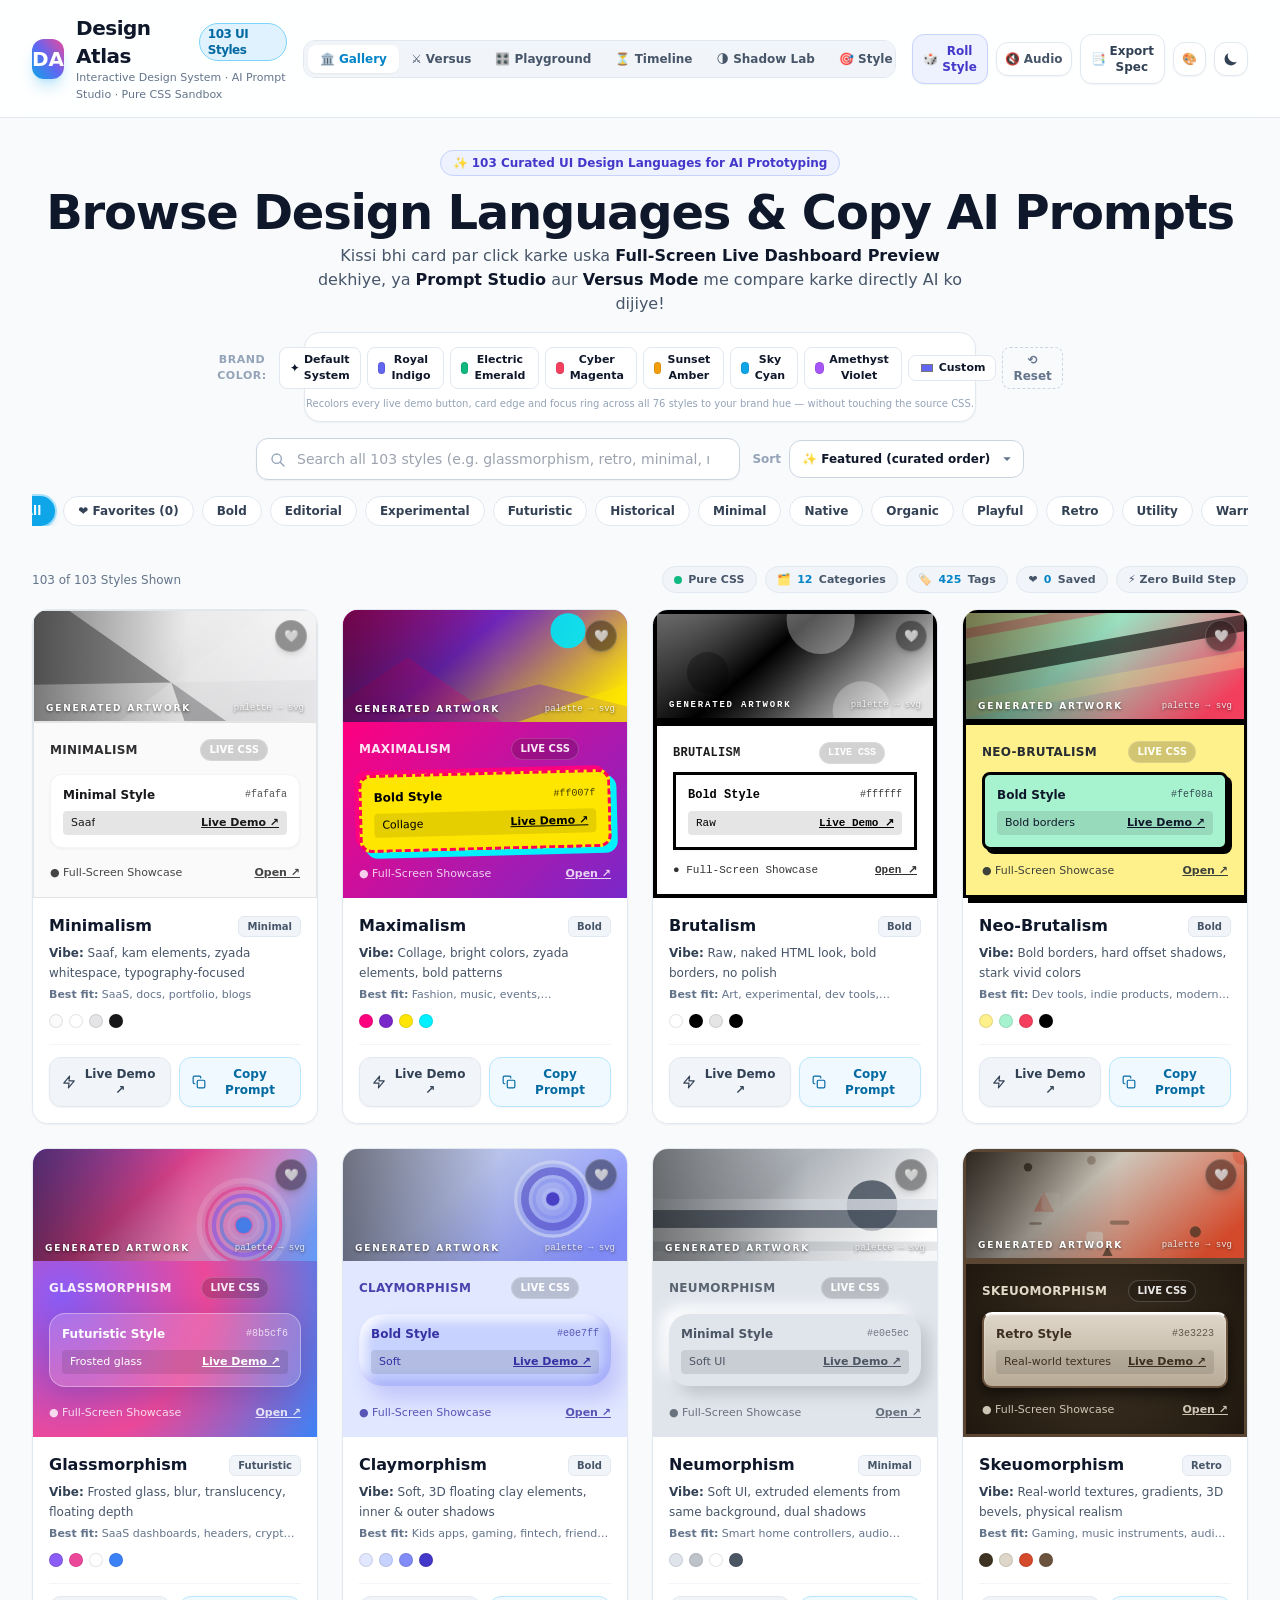
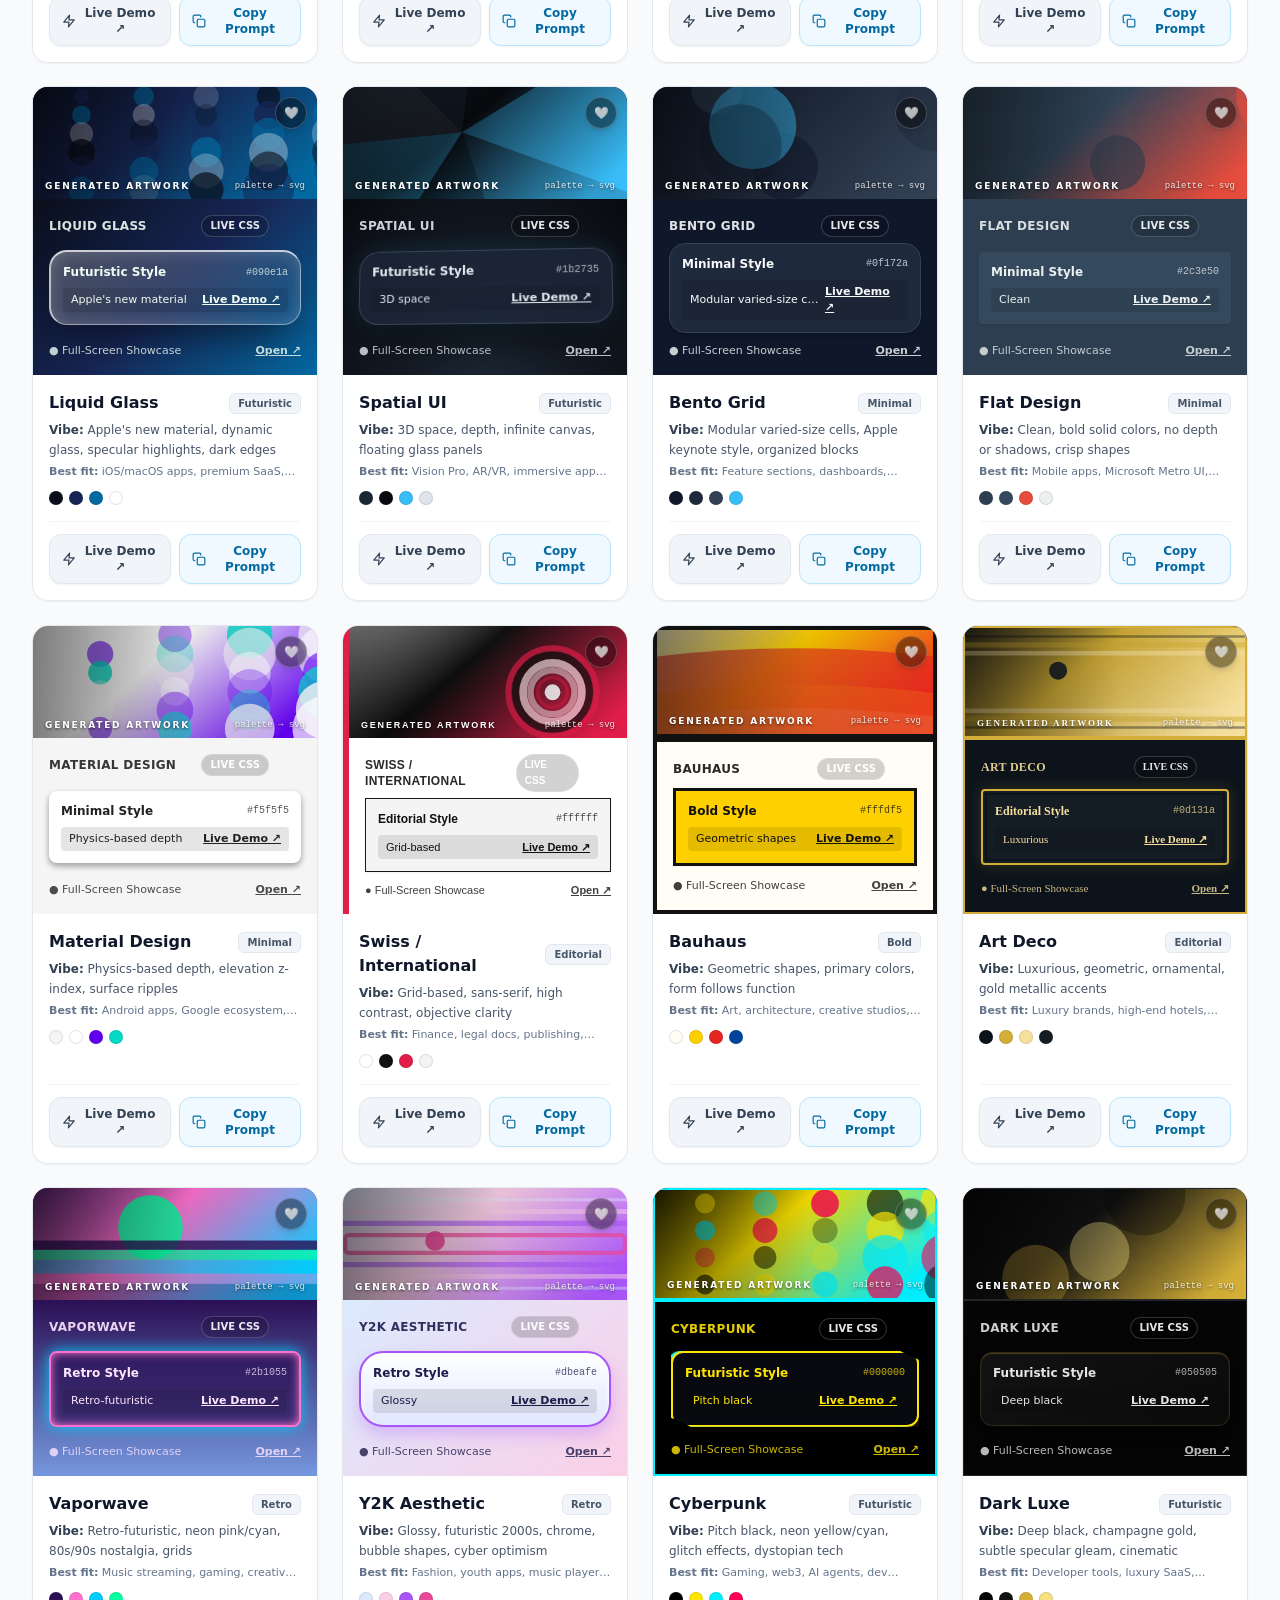
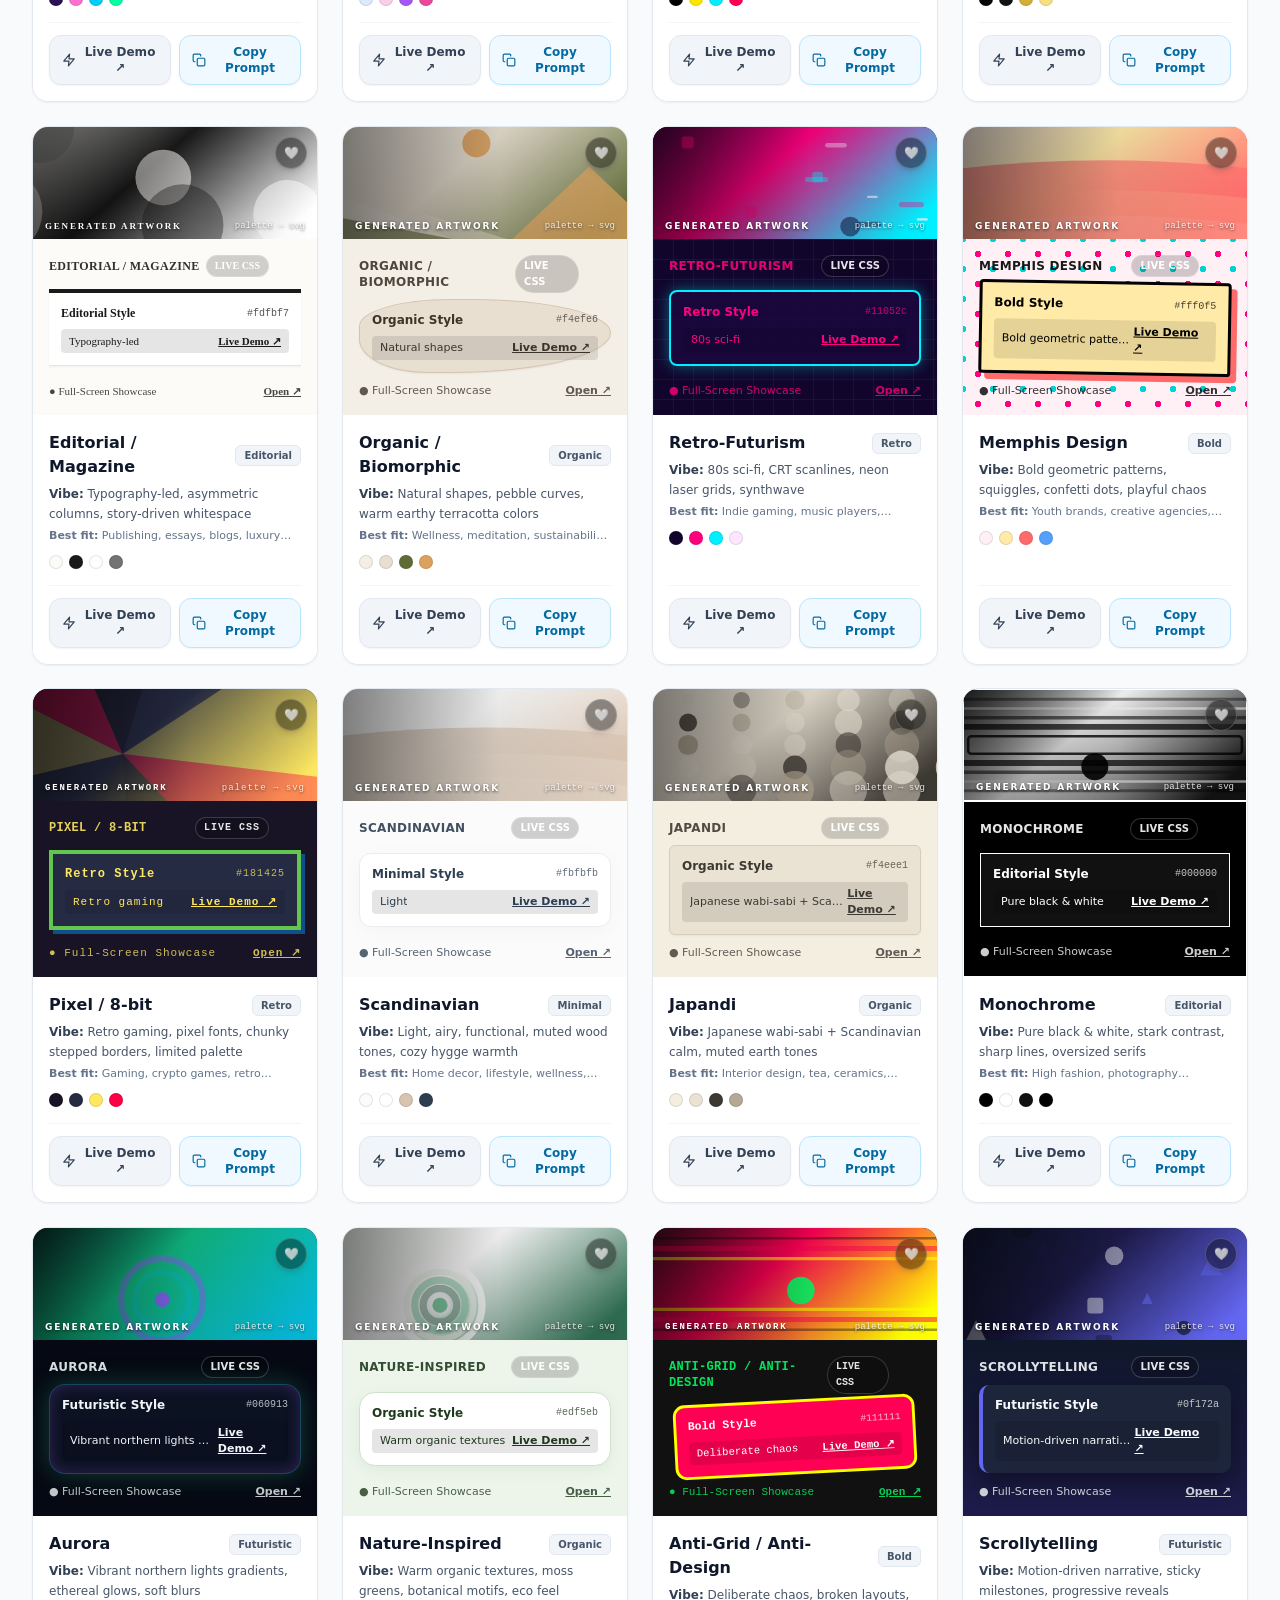
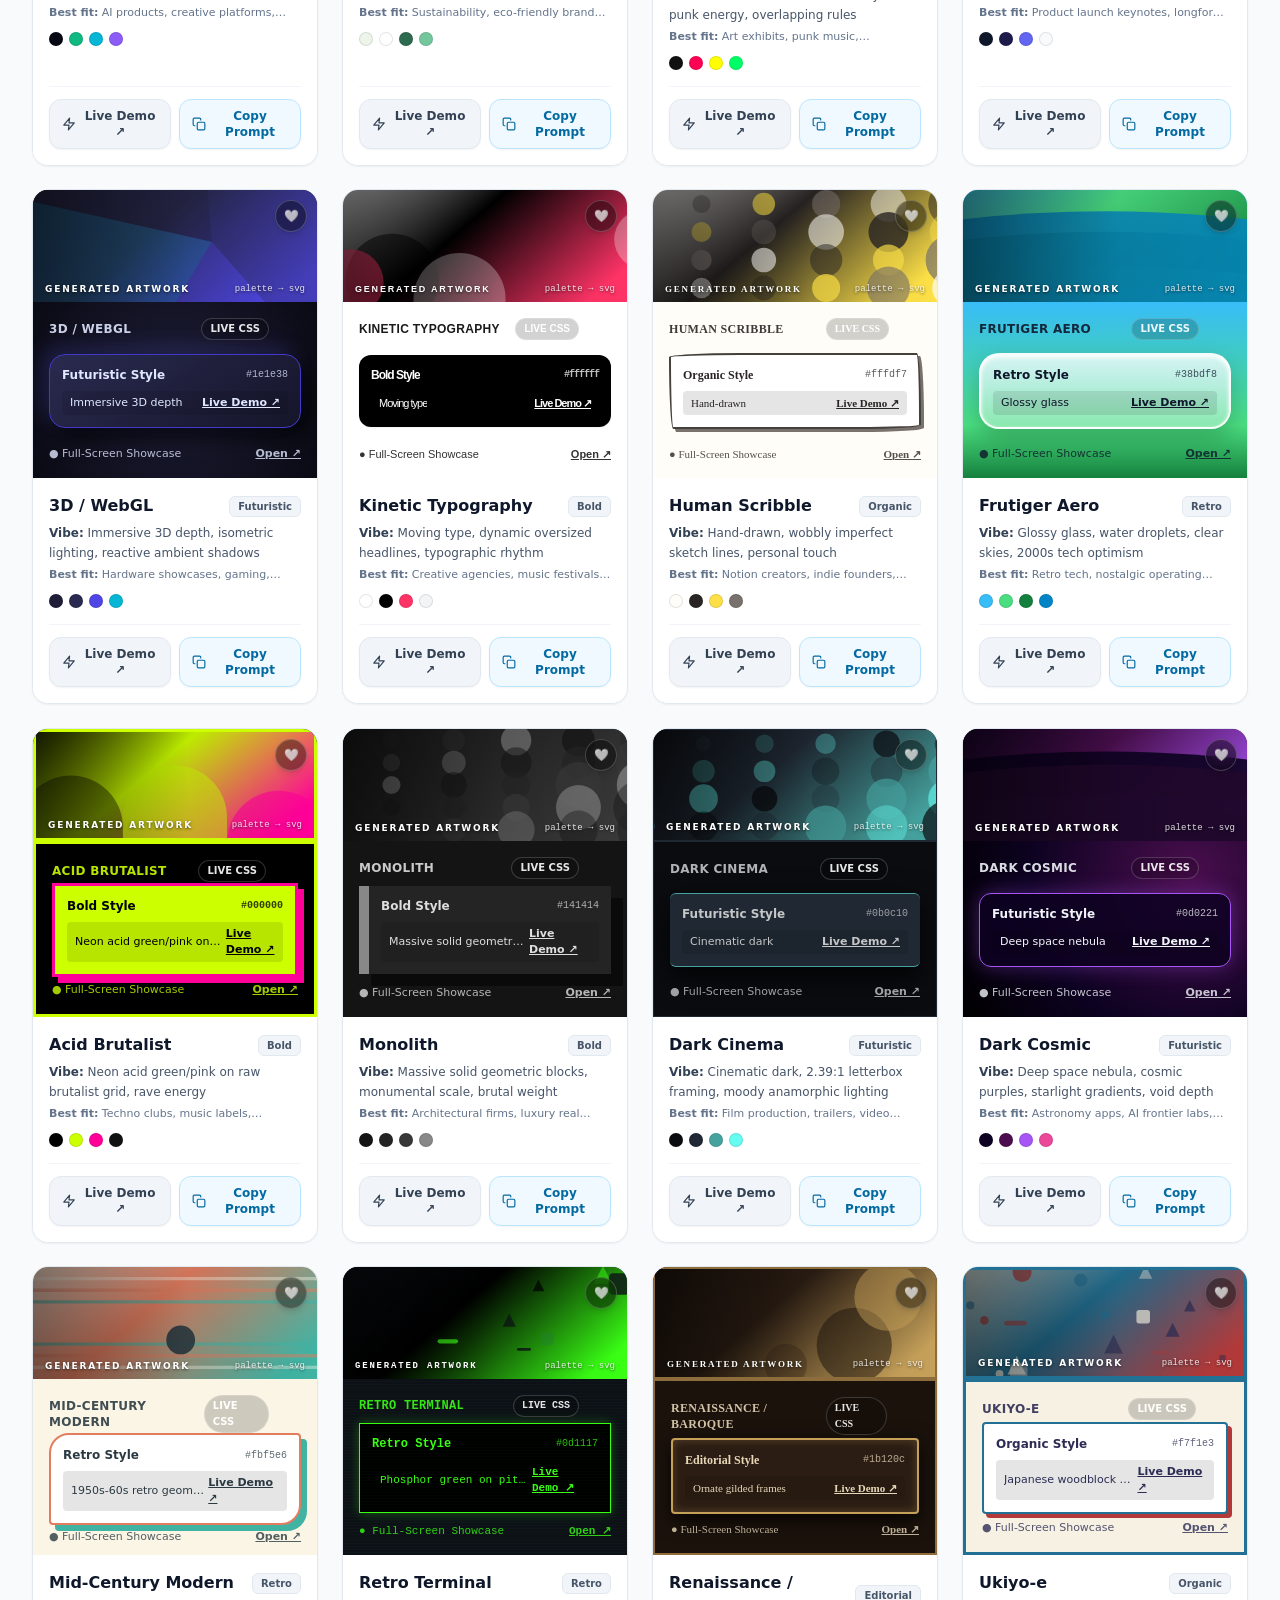
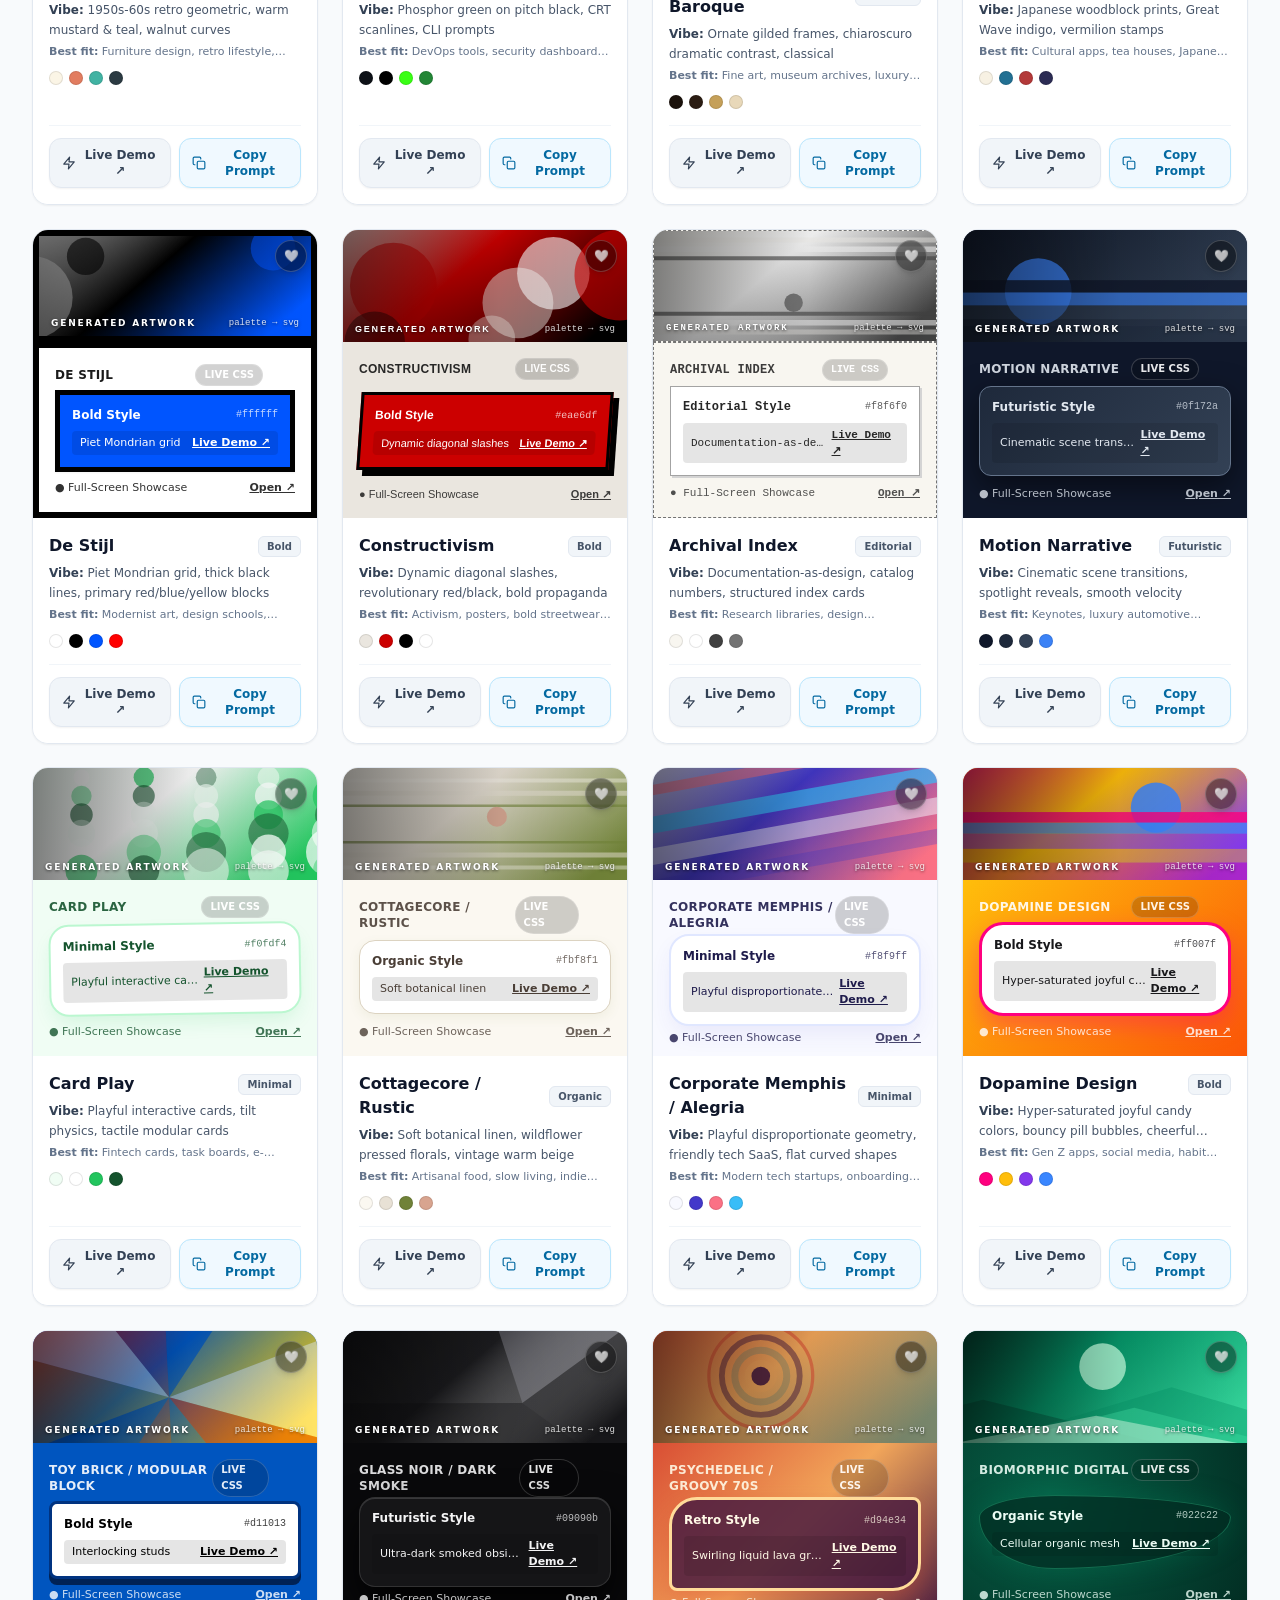
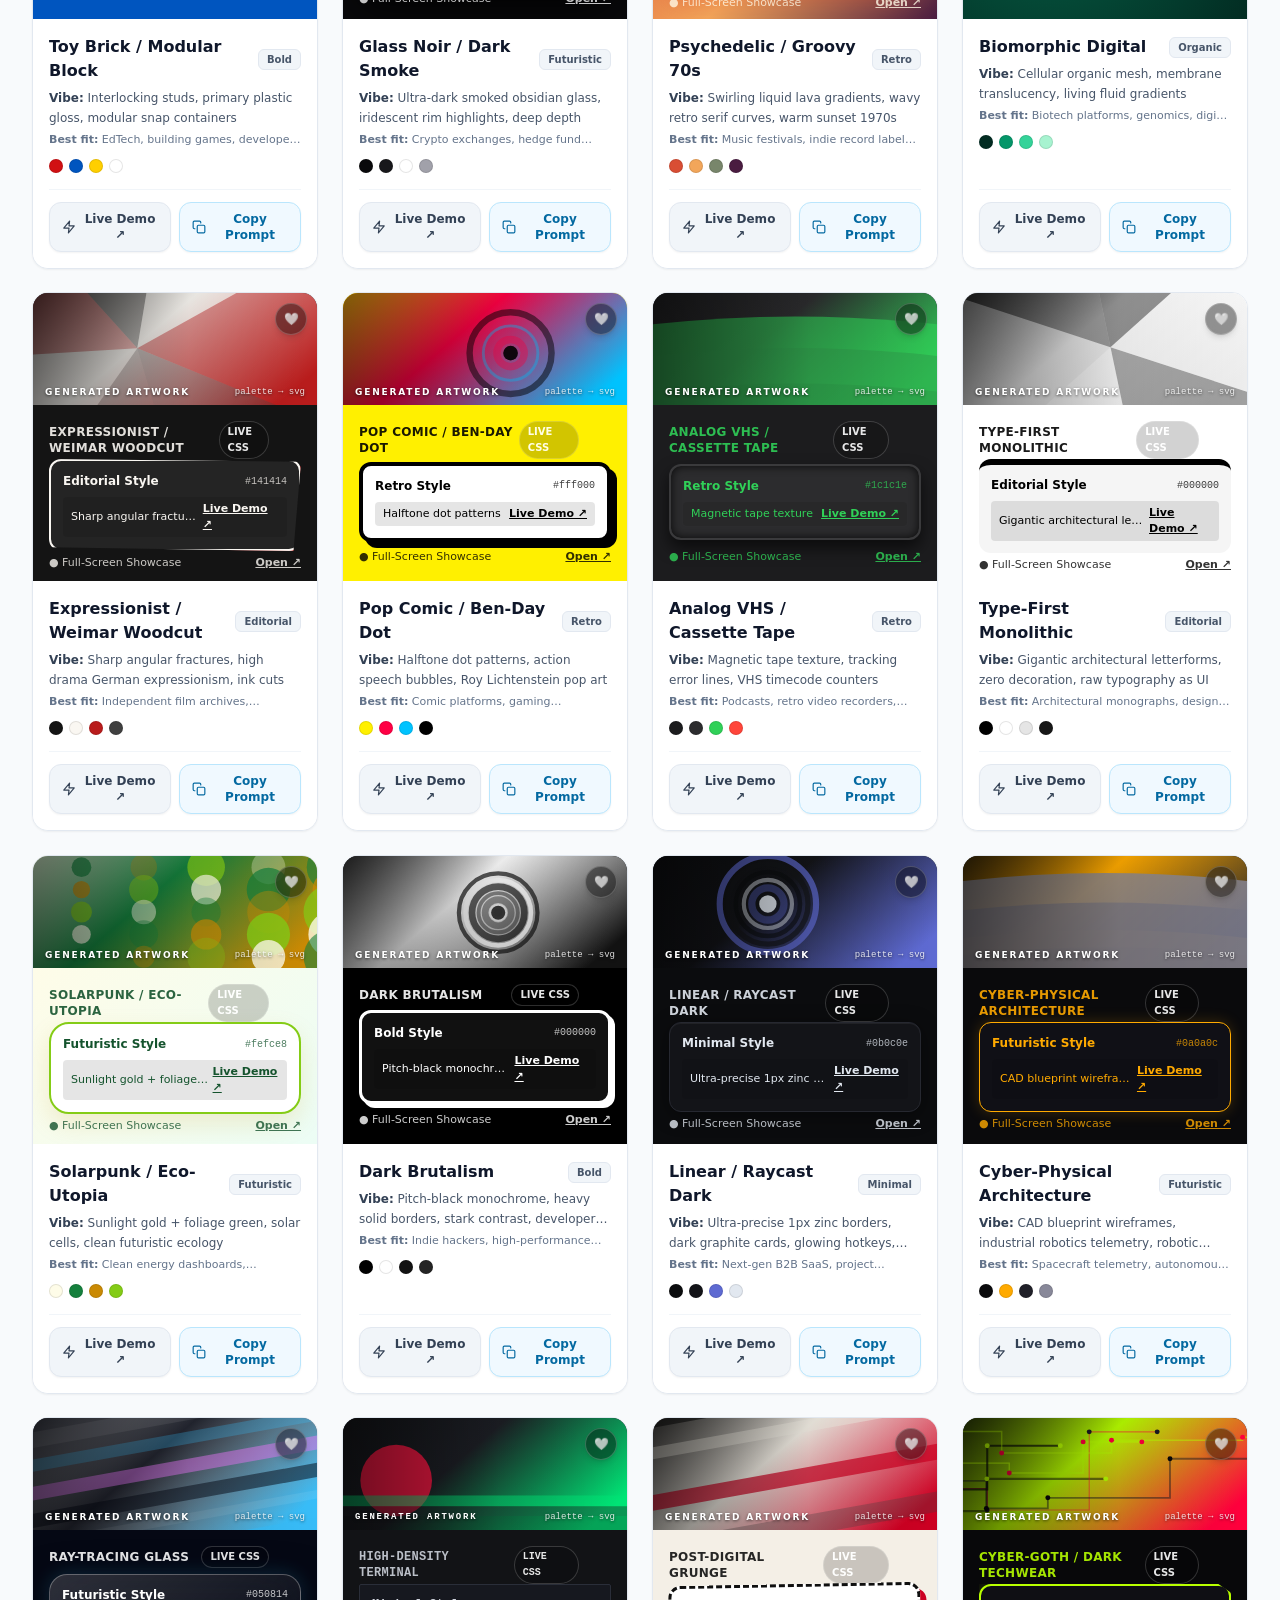
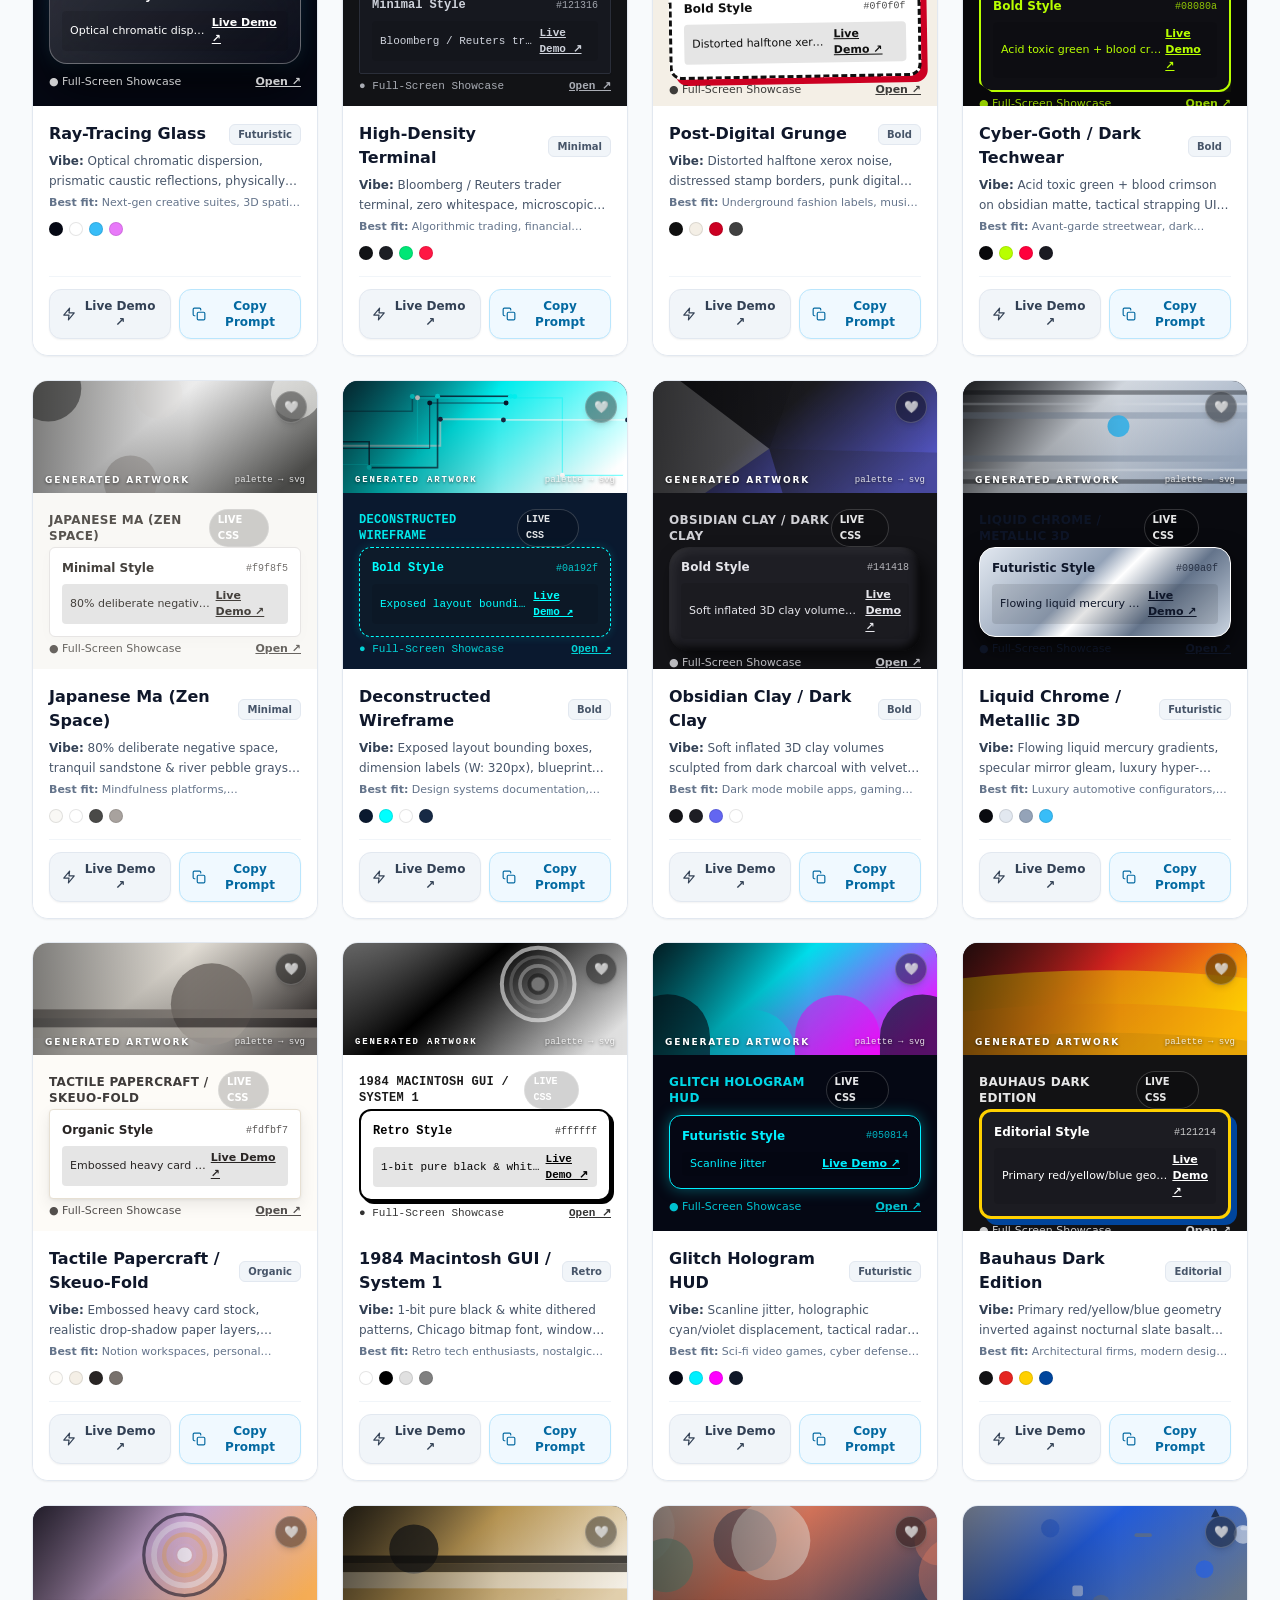
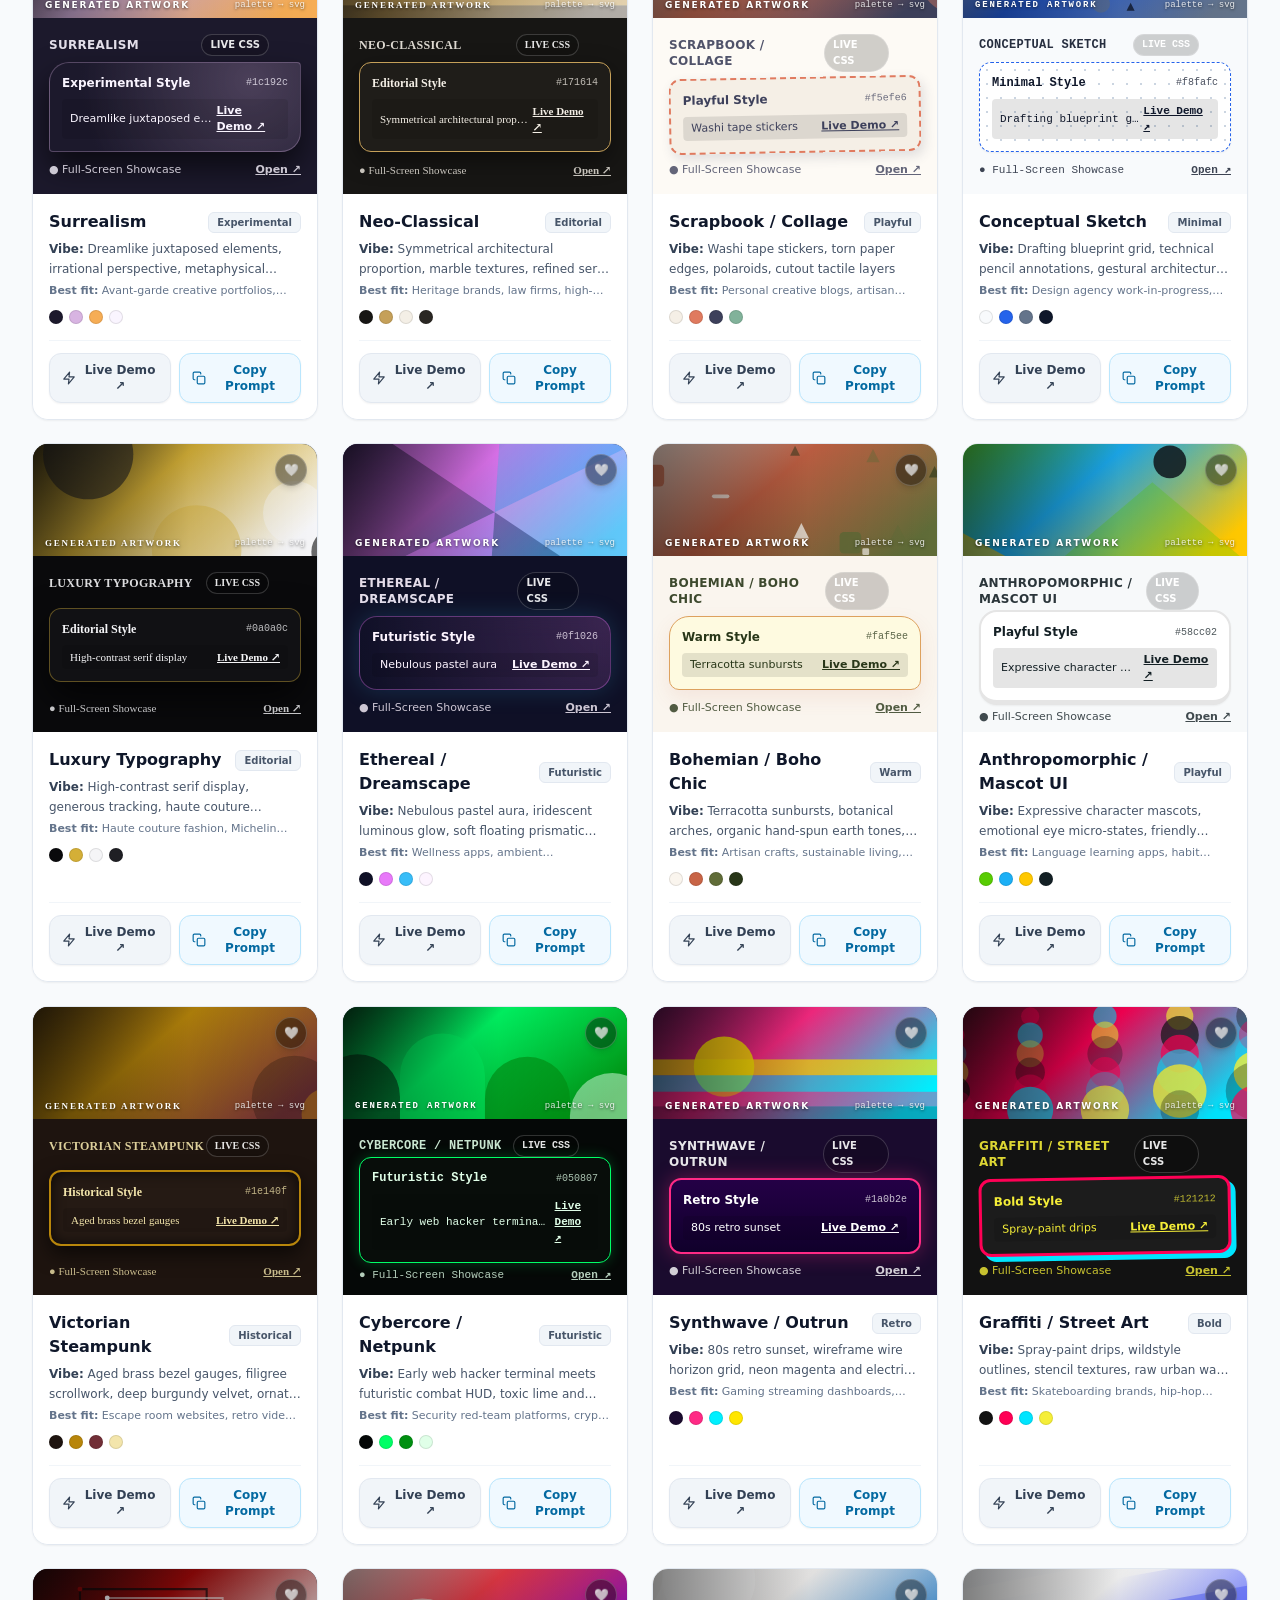
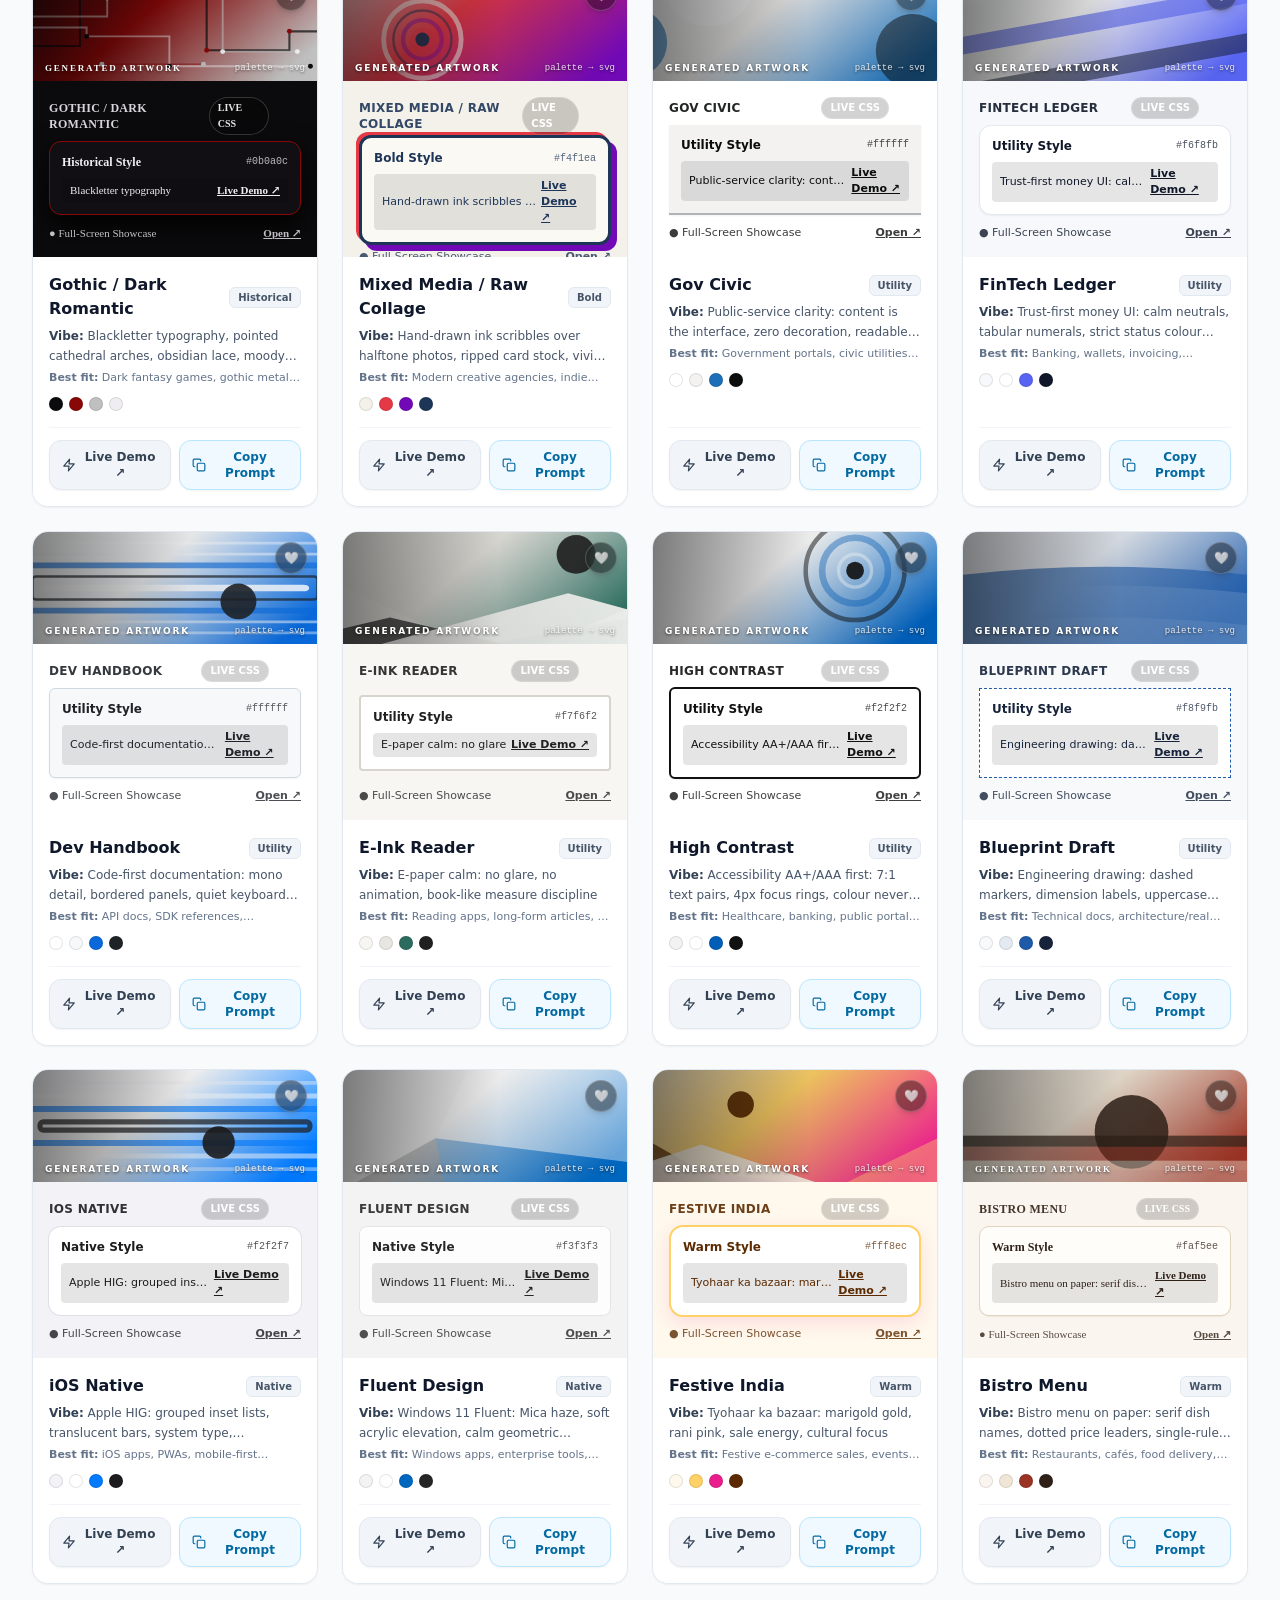
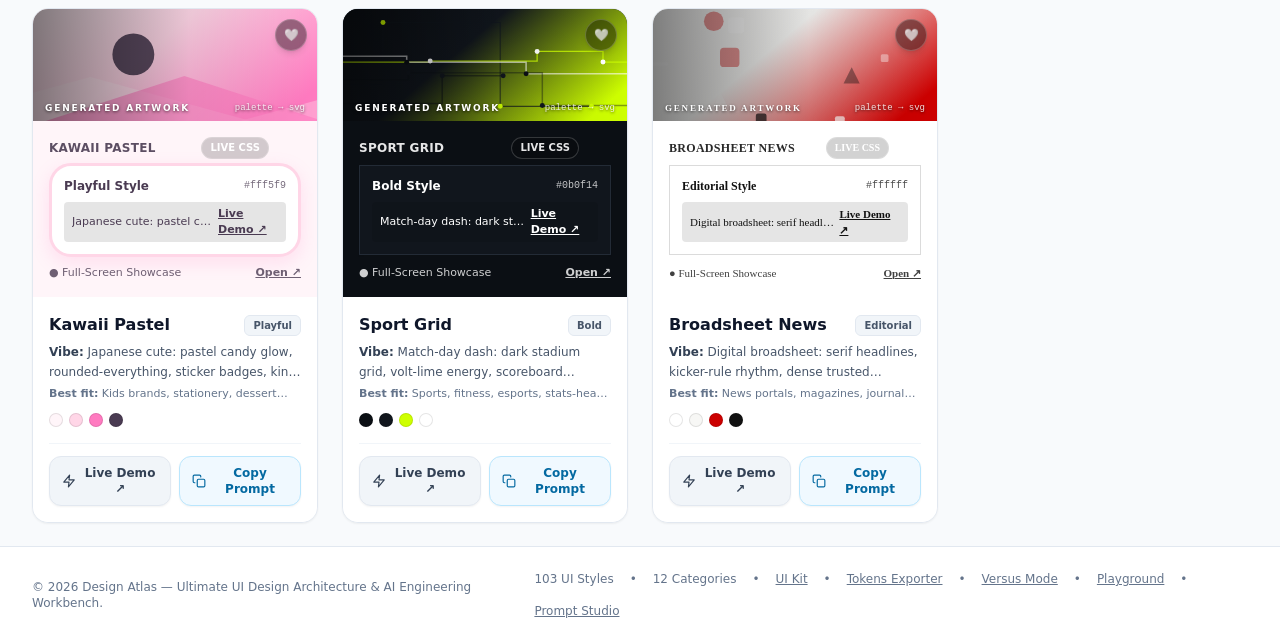
==== commit daf4524c: "feat(styles): add 13 real-world design languages (90 -> 103), zero removals New Utility/Native/Real-" ====
--- a/index.html
+++ b/index.html
@@ -5,11 +5,11 @@
   <meta name="viewport" content="width=device-width, initial-scale=1.0">
 <meta http-equiv="Content-Security-Policy" content="default-src 'self'; base-uri 'self'; object-src 'none'; form-action 'self'; script-src 'self' 'unsafe-inline'; style-src 'self' 'unsafe-inline' https://fonts.googleapis.com; font-src 'self' https://fonts.gstatic.com data:; img-src 'self' data: blob:; connect-src 'self'; manifest-src 'self'; worker-src 'self'">
   <title>Design Atlas — Ultimate UI Styles Gallery, Playground & AI Prompt Studio</title>
-  <meta name="description" content="Explore 76 iconic UI design styles with live pure-CSS demos, instant AI prompt copy, full-screen dashboard previews, side-by-side comparison studio, component playground, shadow physics lab, and design token + framework exporters.">
+  <meta name="description" content="Explore 103 iconic UI design styles with live pure-CSS demos, instant AI prompt copy, full-screen dashboard previews, side-by-side comparison studio, component playground, shadow physics lab, and design token + framework exporters.">
   <meta name="theme-color" content="#0ea5e9">
   <meta property="og:type" content="website">
   <meta property="og:title" content="Design Atlas — Ultimate UI Design Styles Gallery & AI Prompt Studio">
-  <meta property="og:description" content="76 UI design languages, live pure-CSS dashboards, Versus mode, Playground, Timeline, Style Quiz, Prompt Studio and token exporters. Zero build step.">
+  <meta property="og:description" content="103 UI design languages, live pure-CSS dashboards, Versus mode, Playground, Timeline, Style Quiz, Prompt Studio and token exporters. Zero build step.">
   <meta property="og:site_name" content="Design Atlas">
   <meta name="twitter:card" content="summary_large_image">
   <link rel="icon" href="data:image/svg+xml,%3Csvg xmlns='http://www.w3.org/2000/svg' viewBox='0 0 64 64'%3E%3Cdefs%3E%3ClinearGradient id='g' x1='0' y1='0' x2='1' y2='1'%3E%3Cstop offset='0' stop-color='%230ea5e9'/%3E%3Cstop offset='.5' stop-color='%236366f1'/%3E%3Cstop offset='1' stop-color='%23ec4899'/%3E%3C/linearGradient%3E%3C/defs%3E%3Crect width='64' height='64' rx='14' fill='url(%23g)'/%3E%3Ctext x='32' y='43' font-family='Arial Black,Arial,sans-serif' font-size='30' font-weight='900' text-anchor='middle' fill='white'%3EDA%3C/text%3E%3C/svg%3E">
@@ -91,7 +91,7 @@
     <symbol id="i-heart-filled" viewBox="0 0 24 24" fill="currentColor" stroke="currentColor" stroke-width="2" stroke-linecap="round" stroke-linejoin="round"><path d="M20.84 4.61a5.5 5.5 0 0 0-7.78 0L12 5.67l-1.06-1.06a5.5 5.5 0 0 0-7.78 7.78l1.06 1.06L12 21.23l7.78-7.78 1.06-1.06a5.5 5.5 0 0 0 0-7.78z"/></symbol>
   </svg>
 
-  <!-- Core Stylesheet with all 76 pure-CSS style engines -->
+  <!-- Core Stylesheet with all 103 pure-CSS style engines -->
   <link rel="stylesheet" href="css/styles.css">
   <!-- Feature layer: brand harmonization, a11y, motion policy, new module chrome -->
   <link rel="stylesheet" href="css/features.css">
@@ -116,7 +116,7 @@
             <h1 class="text-xl font-black tracking-tight flex items-center gap-2">
               Design Atlas
               <span id="header-count-badge" class="text-xs font-semibold px-2 py-0.5 rounded-full bg-sky-100 dark:bg-sky-950 text-sky-700 dark:text-sky-300 border border-sky-300 dark:border-sky-800">
-                76 UI Styles
+                103 UI Styles
               </span>
             </h1>
             <p class="text-[11px] text-slate-500 dark:text-slate-400">
@@ -242,7 +242,7 @@
     <!-- Hero Banner -->
     <section class="max-w-7xl mx-auto px-4 sm:px-6 lg:px-8 pt-8 pb-4 text-center">
       <div class="inline-flex items-center gap-2 px-3 py-1 rounded-full text-xs font-semibold bg-indigo-50 dark:bg-indigo-950/70 text-indigo-700 dark:text-indigo-300 border border-indigo-200 dark:border-indigo-800 mb-3">
-        <span id="hero-count-badge">✨ 76 Curated UI Design Languages for AI Prototyping</span>
+        <span id="hero-count-badge">✨ 103 Curated UI Design Languages for AI Prototyping</span>
       </div>
       <h2 class="text-3xl sm:text-4xl lg:text-5xl font-black tracking-tight text-slate-900 dark:text-white">
         Browse Design Languages & Copy AI Prompts
@@ -262,7 +262,7 @@
           <input
             id="search-input"
             type="search"
-            placeholder="Search all 76 styles (e.g. glassmorphism, retro, minimal, neon)..."
+            placeholder="Search all 103 styles (e.g. glassmorphism, retro, minimal, neon)..."
             aria-label="Search design styles"
             class="w-full pl-10 pr-4 py-2.5 text-sm rounded-xl bg-white dark:bg-slate-900 border border-slate-300 dark:border-slate-700 focus:outline-none focus:ring-2 focus:ring-sky-500 shadow-sm"
           >
@@ -304,11 +304,11 @@
     <!-- Cards Grid -->
     <main class="max-w-7xl mx-auto px-4 sm:px-6 lg:px-8 py-6 flex-1 w-full">
       <div class="flex flex-wrap items-center justify-between mb-4 gap-3 text-xs text-slate-500 dark:text-slate-400">
-        <span id="styles-count-text">76 Styles Available</span>
+        <span id="styles-count-text">103 Styles Available</span>
         <div class="flex flex-wrap items-center gap-2">
           <span class="stat-pill"><span class="w-2 h-2 rounded-full bg-emerald-500 inline-block"></span> Pure CSS</span>
-          <span class="stat-pill">🗂️ <b id="stat-categories">6</b> Categories</span>
-          <span class="stat-pill">🏷️ <b id="stat-tags">331</b> Tags</span>
+          <span class="stat-pill">🗂️ <b id="stat-categories">12</b> Categories</span>
+          <span class="stat-pill">🏷️ <b id="stat-tags">425</b> Tags</span>
           <span class="stat-pill">❤️ <b id="stat-favorites">0</b> Saved</span>
           <span class="stat-pill">⚡ Zero Build Step</span>
         </div>
@@ -473,7 +473,7 @@
         <nav id="showcase-jumps" class="hidden md:flex items-center gap-1 flex-1 justify-center" aria-label="Demo sections"></nav>
 
         <div class="flex items-center gap-1.5 ml-auto">
-          <span id="showcase-count" class="hidden sm:inline text-[11px] font-mono text-slate-500 mr-1">1 / 76</span>
+          <span id="showcase-count" class="hidden sm:inline text-[11px] font-mono text-slate-500 mr-1">1 / 103</span>
           <button type="button" data-showcase-action="prev" title="Previous style (←)" class="px-2 py-1.5 text-xs font-bold rounded-lg bg-slate-800 hover:bg-slate-700 text-slate-200 transition">←</button>
           <button type="button" data-showcase-action="next" title="Next style (→)" class="px-2 py-1.5 text-xs font-bold rounded-lg bg-slate-800 hover:bg-slate-700 text-slate-200 transition">→</button>
           <button type="button" data-showcase-action="fullscreen" title="Fullscreen (F)" class="px-2.5 py-1.5 text-xs font-bold rounded-lg bg-slate-800 hover:bg-slate-700 text-slate-200 transition">⛶ Full</button>
@@ -547,9 +547,9 @@
     <div class="max-w-7xl mx-auto px-4 sm:px-6 lg:px-8 flex flex-col sm:flex-row items-center justify-between gap-4 text-xs text-slate-500 dark:text-slate-400">
       <p>© 2026 Design Atlas — Ultimate UI Design Architecture & AI Engineering Workbench.</p>
       <div class="flex flex-wrap items-center gap-4">
-        <span id="footer-style-count">76 UI Styles</span>
+        <span id="footer-style-count">103 UI Styles</span>
         <span>•</span>
-        <span id="footer-category-count">6 Categories</span>
+        <span id="footer-category-count">12 Categories</span>
         <span>•</span>
         <a href="uikit.html" class="underline hover:text-sky-500">UI Kit</a>
         <span>•</span>
--- a/css/styles.css
+++ b/css/styles.css
@@ -2432,6 +2432,374 @@
   background: #ffffff;
   border: 2px solid #1d3557;
   color: #1d3557;
+}
+
+/* 91. GOV CIVIC / PUBLIC SERVICES */
+.style-govcivic {
+  background: #ffffff;
+  color: #0b0c0c;
+}
+.style-govcivic .demo-box {
+  background: #f3f2f1;
+  border-bottom: 2px solid #b1b4b6;
+  border-radius: 0;
+}
+.style-govcivic .demo-btn {
+  background: #1d70b8;
+  color: #ffffff;
+  border-radius: 0;
+  box-shadow: 0 2px 0 rgba(11, 12, 12, 0.55);
+  font-weight: 700;
+}
+.style-govcivic .demo-btn:hover { background: #145892; }
+.style-govcivic .demo-btn:focus-visible {
+  outline: 3px solid #ffdd00;
+  outline-offset: 0;
+}
+.style-govcivic .demo-input {
+  background: #ffffff;
+  border: 2px solid #0b0c0c;
+  border-radius: 0;
+  color: #0b0c0c;
+}
+
+/* 92. FINTECH LEDGER */
+.style-fintechledger {
+  background: #f6f8fb;
+  color: #0f1728;
+  font-variant-numeric: tabular-nums;
+}
+.style-fintechledger .demo-box {
+  background: #ffffff;
+  border: 1px solid #e3e8ef;
+  border-radius: 12px;
+  box-shadow: 0 1px 2px rgba(15, 23, 40, 0.05);
+}
+.style-fintechledger .demo-btn {
+  background: #5865f2;
+  color: #ffffff;
+  border-radius: 8px;
+  font-weight: 700;
+}
+.style-fintechledger .demo-btn:hover { background: #4750d8; }
+.style-fintechledger .demo-input {
+  background: #ffffff;
+  border: 1px solid #d0d5dd;
+  border-radius: 8px;
+  color: #0f1728;
+}
+
+/* 93. DEV HANDBOOK */
+.style-devhandbook {
+  background: #ffffff;
+  color: #1f2328;
+}
+.style-devhandbook .demo-box {
+  background: #f6f8fa;
+  border: 1px solid #d1d9e0;
+  border-radius: 6px;
+}
+.style-devhandbook .demo-btn {
+  background: #1f2328;
+  color: #ffffff;
+  border-radius: 6px;
+  font-weight: 600;
+}
+.style-devhandbook .demo-btn:hover { background: #0969da; }
+.style-devhandbook .demo-input {
+  background: #ffffff;
+  border: 1px solid #d1d9e0;
+  border-radius: 6px;
+  color: #1f2328;
+}
+
+/* 94. E-INK READER */
+.style-einkreader {
+  background: #f7f6f2;
+  color: #202020;
+}
+.style-einkreader .demo-box {
+  background: #ffffff;
+  border: 2px solid #d8d5cd;
+  border-radius: 4px;
+  box-shadow: none;
+}
+.style-einkreader .demo-btn {
+  background: #ffffff;
+  color: #202020;
+  border: 2px solid #202020;
+  border-radius: 4px;
+  font-weight: 600;
+}
+.style-einkreader .demo-btn:hover {
+  background: #202020;
+  color: #f7f6f2;
+}
+.style-einkreader .demo-btn:focus-visible,
+.style-einkreader .demo-card:focus-visible,
+.style-einkreader .demo-tile:focus-visible {
+  outline: 3px solid #2b6c5f;
+  outline-offset: 2px;
+}
+.style-einkreader .demo-card:hover,
+.style-einkreader .demo-tile:hover {
+  background: #202020;
+  color: #f7f6f2;
+  border: 2px solid #202020;
+  border-radius: 4px;
+  box-shadow: none;
+  transform: none;
+}
+.style-einkreader .demo-input {
+  background: #ffffff;
+  border: 2px solid #d8d5cd;
+  border-radius: 4px;
+  color: #202020;
+}
+
+/* 95. HIGH CONTRAST (AA+/AAA first) */
+.style-highcontrast {
+  background: #ffffff;
+  color: #111111;
+}
+.style-highcontrast .demo-box {
+  background: #ffffff;
+  border: 2px solid #111111;
+  border-radius: 6px;
+}
+.style-highcontrast .demo-btn {
+  background: #005eb8;
+  color: #ffffff;
+  border: 2px solid #111111;
+  border-radius: 6px;
+  font-weight: 800;
+}
+.style-highcontrast .demo-btn:hover {
+  background: #003e75;
+  text-decoration: underline;
+}
+.style-highcontrast .demo-input {
+  background: #ffffff;
+  border: 2px solid #111111;
+  border-radius: 6px;
+  color: #111111;
+}
+.style-highcontrast :focus-visible {
+  outline: 4px solid #111111;
+  outline-offset: 2px;
+}
+
+/* 96. BLUEPRINT DRAFT */
+.style-blueprint {
+  background: #f8f9fb;
+  color: #16233a;
+}
+.style-blueprint .demo-box {
+  background: #ffffff;
+  border: 1px dashed #1e5aa8;
+  border-radius: 0;
+  box-shadow: none;
+}
+.style-blueprint .demo-btn {
+  background: #1e5aa8;
+  color: #ffffff;
+  border-radius: 0;
+  font-weight: 700;
+  letter-spacing: 0.06em;
+  text-transform: uppercase;
+}
+.style-blueprint .demo-btn:hover { background: #16233a; }
+.style-blueprint .demo-input {
+  background: #ffffff;
+  border: 1px solid #1e5aa8;
+  border-radius: 0;
+  color: #16233a;
+}
+
+/* 97. iOS NATIVE (HIG) */
+.style-iosnative {
+  background: #f2f2f7;
+  color: #1c1c1e;
+}
+.style-iosnative .demo-box {
+  background: #ffffff;
+  border: none;
+  border-radius: 12px;
+  box-shadow: 0 0 0 1px rgba(60, 60, 67, 0.1);
+}
+.style-iosnative .demo-btn {
+  background: #007aff;
+  color: #ffffff;
+  border-radius: 10px;
+  font-weight: 600;
+}
+.style-iosnative .demo-btn:hover { background: #0071e3; }
+.style-iosnative .demo-input {
+  background: rgba(118, 118, 128, 0.12);
+  border: none;
+  border-radius: 10px;
+  color: #1c1c1e;
+}
+
+/* 98. FLUENT DESIGN (Windows 11) */
+.style-fluentdesign {
+  background: #f3f3f3;
+  color: #262626;
+}
+.style-fluentdesign .demo-box {
+  background: rgba(255, 255, 255, 0.8);
+  border: 1px solid #e4e4e4;
+  border-radius: 8px;
+  box-shadow: inset 0 1px 0 #ffffff;
+  backdrop-filter: blur(12px);
+}
+.style-fluentdesign .demo-btn {
+  background: #0067c0;
+  color: #ffffff;
+  border-radius: 4px;
+  font-weight: 600;
+}
+.style-fluentdesign .demo-btn:hover { background: #1975c5; }
+.style-fluentdesign .demo-input {
+  background: rgba(255, 255, 255, 0.7);
+  border: 1px solid #d1d1d1;
+  border-radius: 4px;
+  color: #262626;
+}
+
+/* 99. FESTIVE INDIA */
+.style-festiveindia {
+  background: #fff8ec;
+  color: #5b2a00;
+}
+.style-festiveindia .demo-box {
+  background: #ffffff;
+  border: 2px solid #ffd166;
+  border-radius: 14px;
+  box-shadow: 0 6px 18px rgba(233, 30, 140, 0.12);
+}
+.style-festiveindia .demo-btn {
+  background: #e91e8c;
+  color: #ffffff;
+  border-radius: 9999px;
+  box-shadow: 0 3px 0 #ffd166;
+  font-weight: 800;
+}
+.style-festiveindia .demo-btn:hover { background: #c22272; }
+.style-festiveindia .demo-btn:active { box-shadow: 0 1px 0 #ffd166; }
+.style-festiveindia .demo-input {
+  background: #fffdf8;
+  border: 2px solid #ffd166;
+  border-radius: 10px;
+  color: #5b2a00;
+}
+
+/* 100. BISTRO MENU CARD */
+.style-menucard {
+  background: #faf5ee;
+  color: #2f2118;
+  font-family: Georgia, 'Times New Roman', serif;
+}
+.style-menucard .demo-box {
+  background: #fffdf9;
+  border: 1px solid #e2d5bf;
+  border-radius: 10px;
+  box-shadow: 0 1px 0 rgba(47, 33, 24, 0.06);
+}
+.style-menucard .demo-btn {
+  background: #9a3324;
+  color: #faf5ee;
+  border-radius: 0;
+  font-weight: 700;
+  letter-spacing: 0.04em;
+}
+.style-menucard .demo-btn:hover { background: #7a2818; }
+.style-menucard .demo-input {
+  background: #fffdf9;
+  border: none;
+  border-bottom: 1.5px solid #9a3324;
+  border-radius: 0;
+  color: #2f2118;
+}
+
+/* 101. KAWAII PASTEL */
+.style-kawaii {
+  background: #fff5f9;
+  color: #4a3b52;
+}
+.style-kawaii .demo-box {
+  background: #ffffff;
+  border: 3px solid #ffd6e7;
+  border-radius: 22px;
+  box-shadow: 0 6px 18px rgba(255, 122, 192, 0.18);
+}
+.style-kawaii .demo-btn {
+  background: #ff7ac0;
+  color: #ffffff;
+  border: 2px solid #ffd6e7;
+  border-radius: 9999px;
+  font-weight: 800;
+}
+.style-kawaii .demo-btn:hover { background: #ff5cae; }
+.style-kawaii .demo-btn:active { transform: translateY(1px); }
+.style-kawaii .demo-input {
+  background: #ffffff;
+  border: 2px solid #ffd6e7;
+  border-radius: 14px;
+  color: #4a3b52;
+}
+
+/* 102. BROADSHEET NEWS */
+.style-broadsheetnews {
+  background: #ffffff;
+  color: #111111;
+  font-family: Georgia, 'Times New Roman', serif;
+}
+.style-broadsheetnews .demo-box {
+  background: #ffffff;
+  border: 1px solid #dbdbdb;
+  border-radius: 0;
+  box-shadow: none;
+}
+.style-broadsheetnews .demo-btn {
+  background: #111111;
+  color: #ffffff;
+  border-radius: 0;
+  font-weight: 700;
+}
+.style-broadsheetnews .demo-btn:hover { background: #cc0000; }
+.style-broadsheetnews .demo-input {
+  background: #ffffff;
+  border: none;
+  border-bottom: 1px solid #111111;
+  border-radius: 0;
+  color: #111111;
+}
+
+/* 103. SPORT GRID */
+.style-sportgrid {
+  background: #0b0f14;
+  color: #ffffff;
+}
+.style-sportgrid .demo-box {
+  background: #11161d;
+  border: 1px solid #232b36;
+  border-radius: 0;
+}
+.style-sportgrid .demo-btn {
+  background: #ceff00;
+  color: #0b0f14;
+  border-radius: 0;
+  font-weight: 900;
+  letter-spacing: 0.04em;
+  text-transform: uppercase;
+}
+.style-sportgrid .demo-btn:hover { background: #f2ff66; }
+.style-sportgrid .demo-input {
+  background: #0e131a;
+  border: 1px solid #232b36;
+  border-radius: 0;
+  color: #ffffff;
 }
 
 
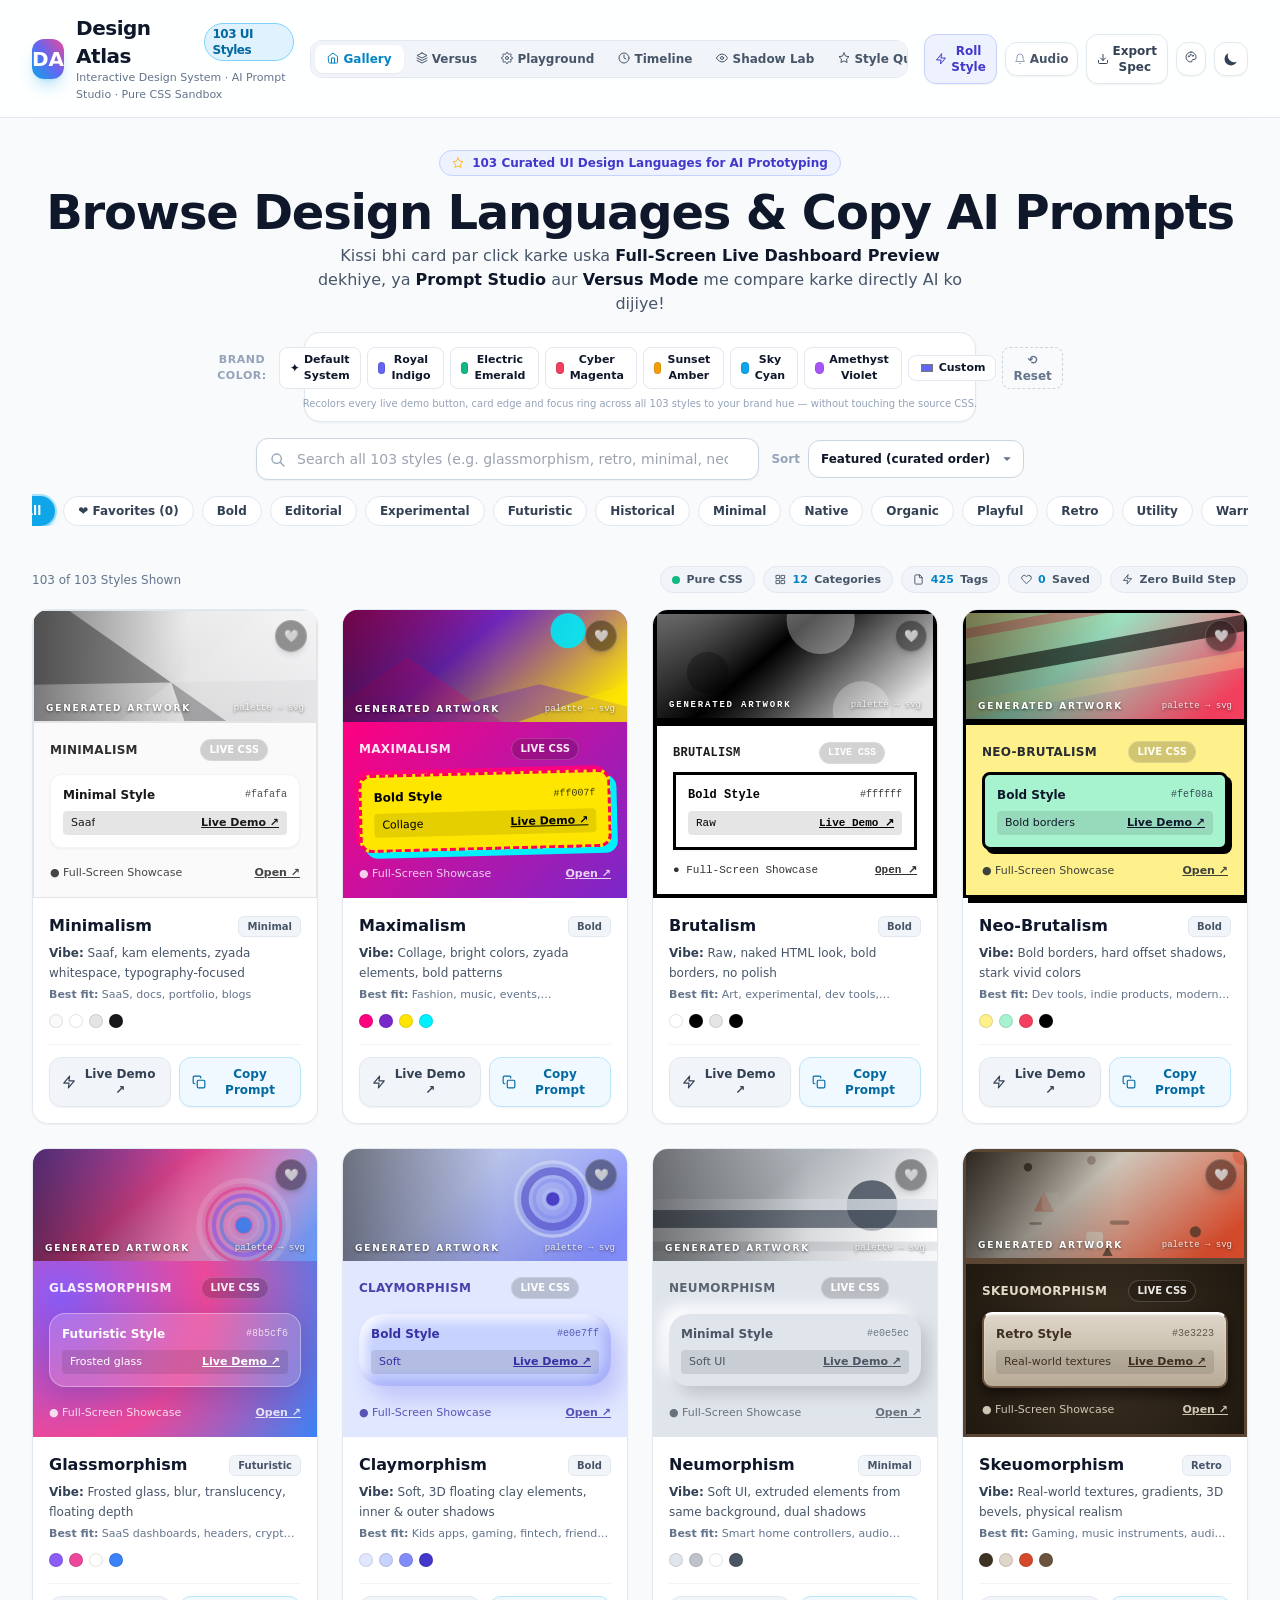
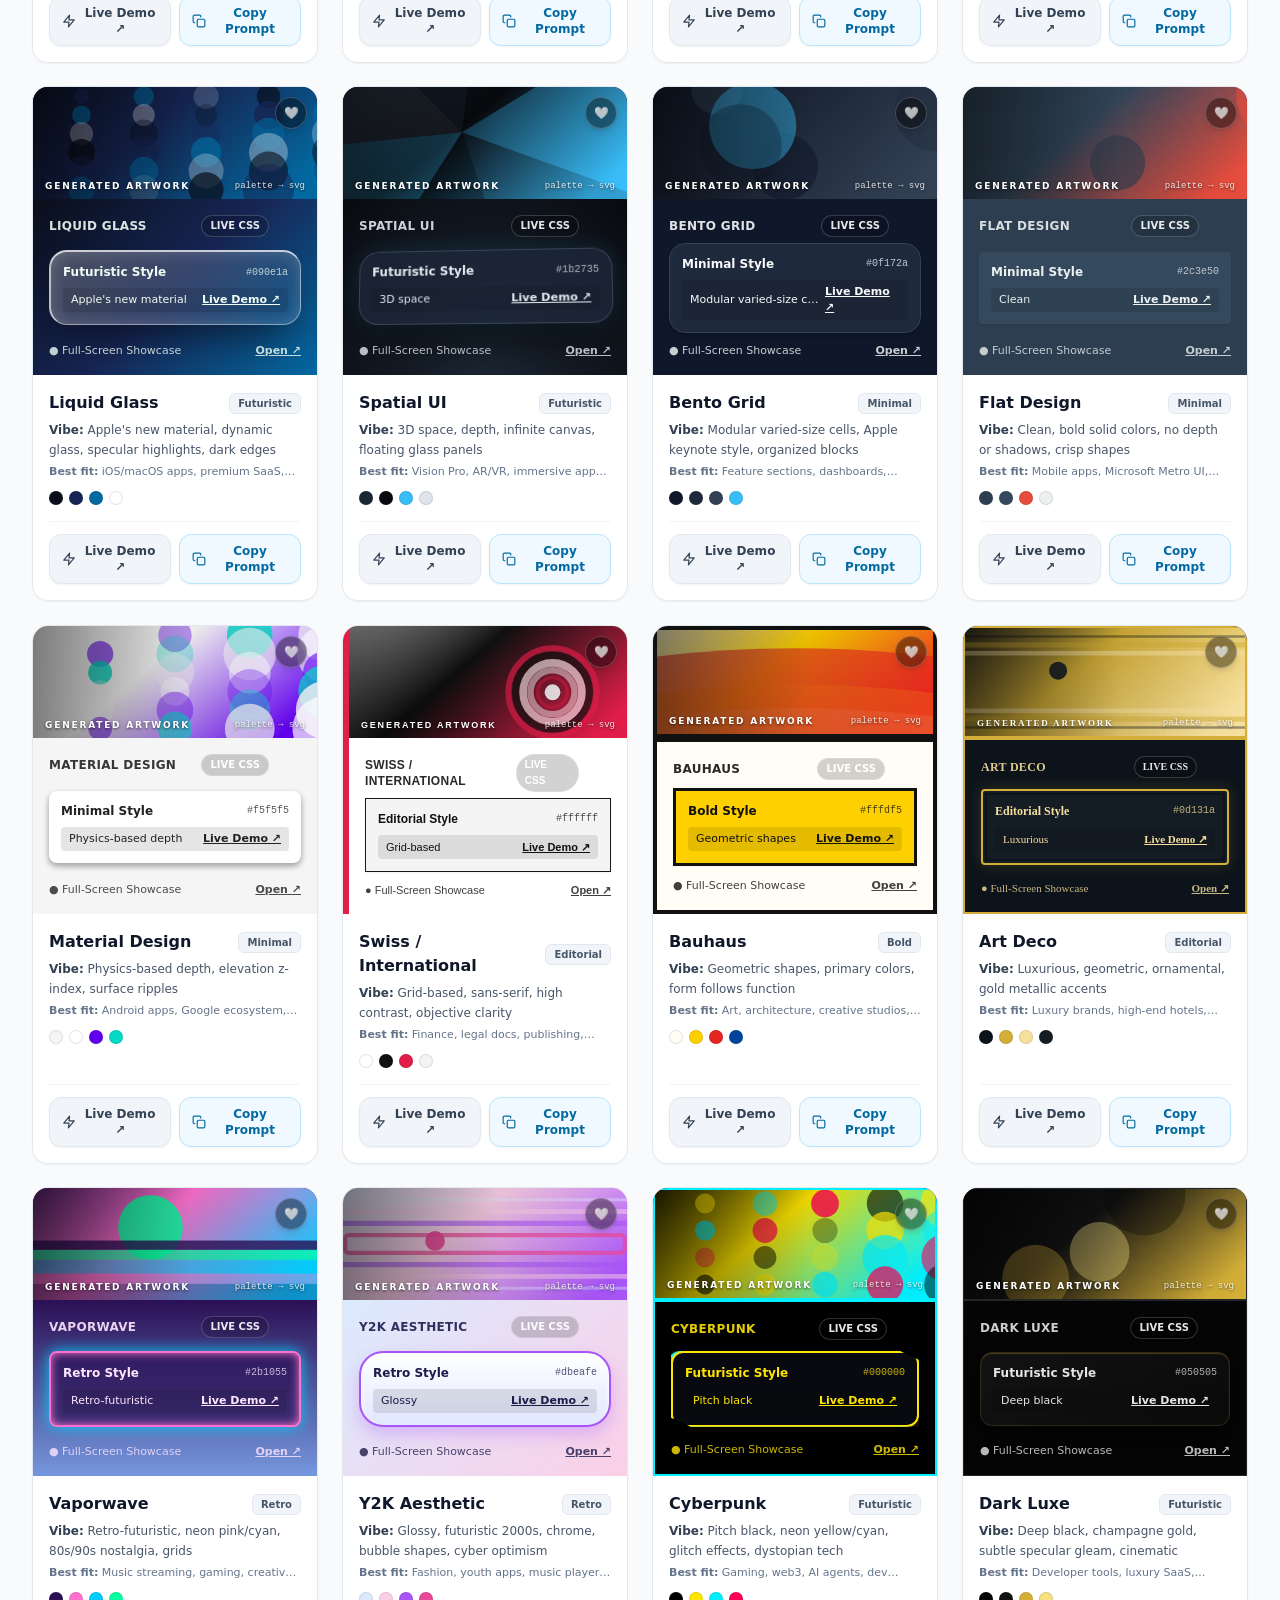
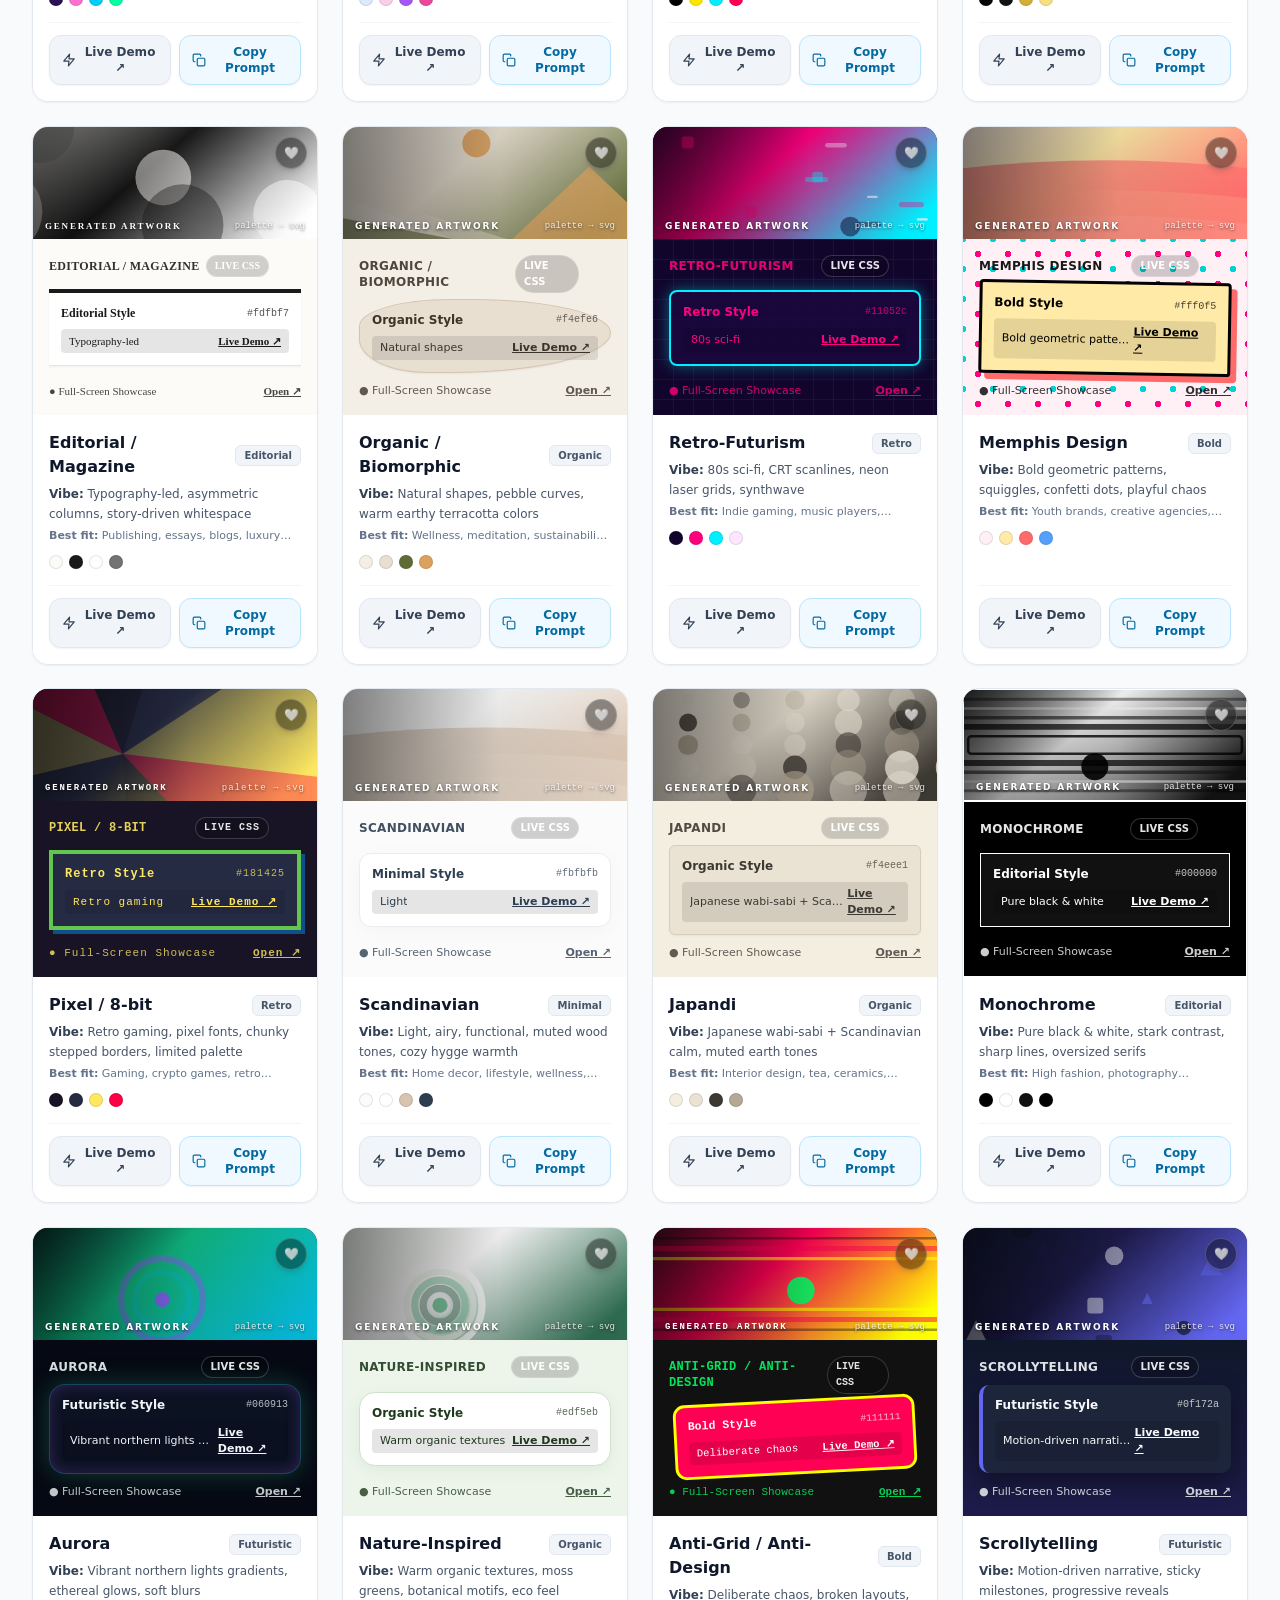
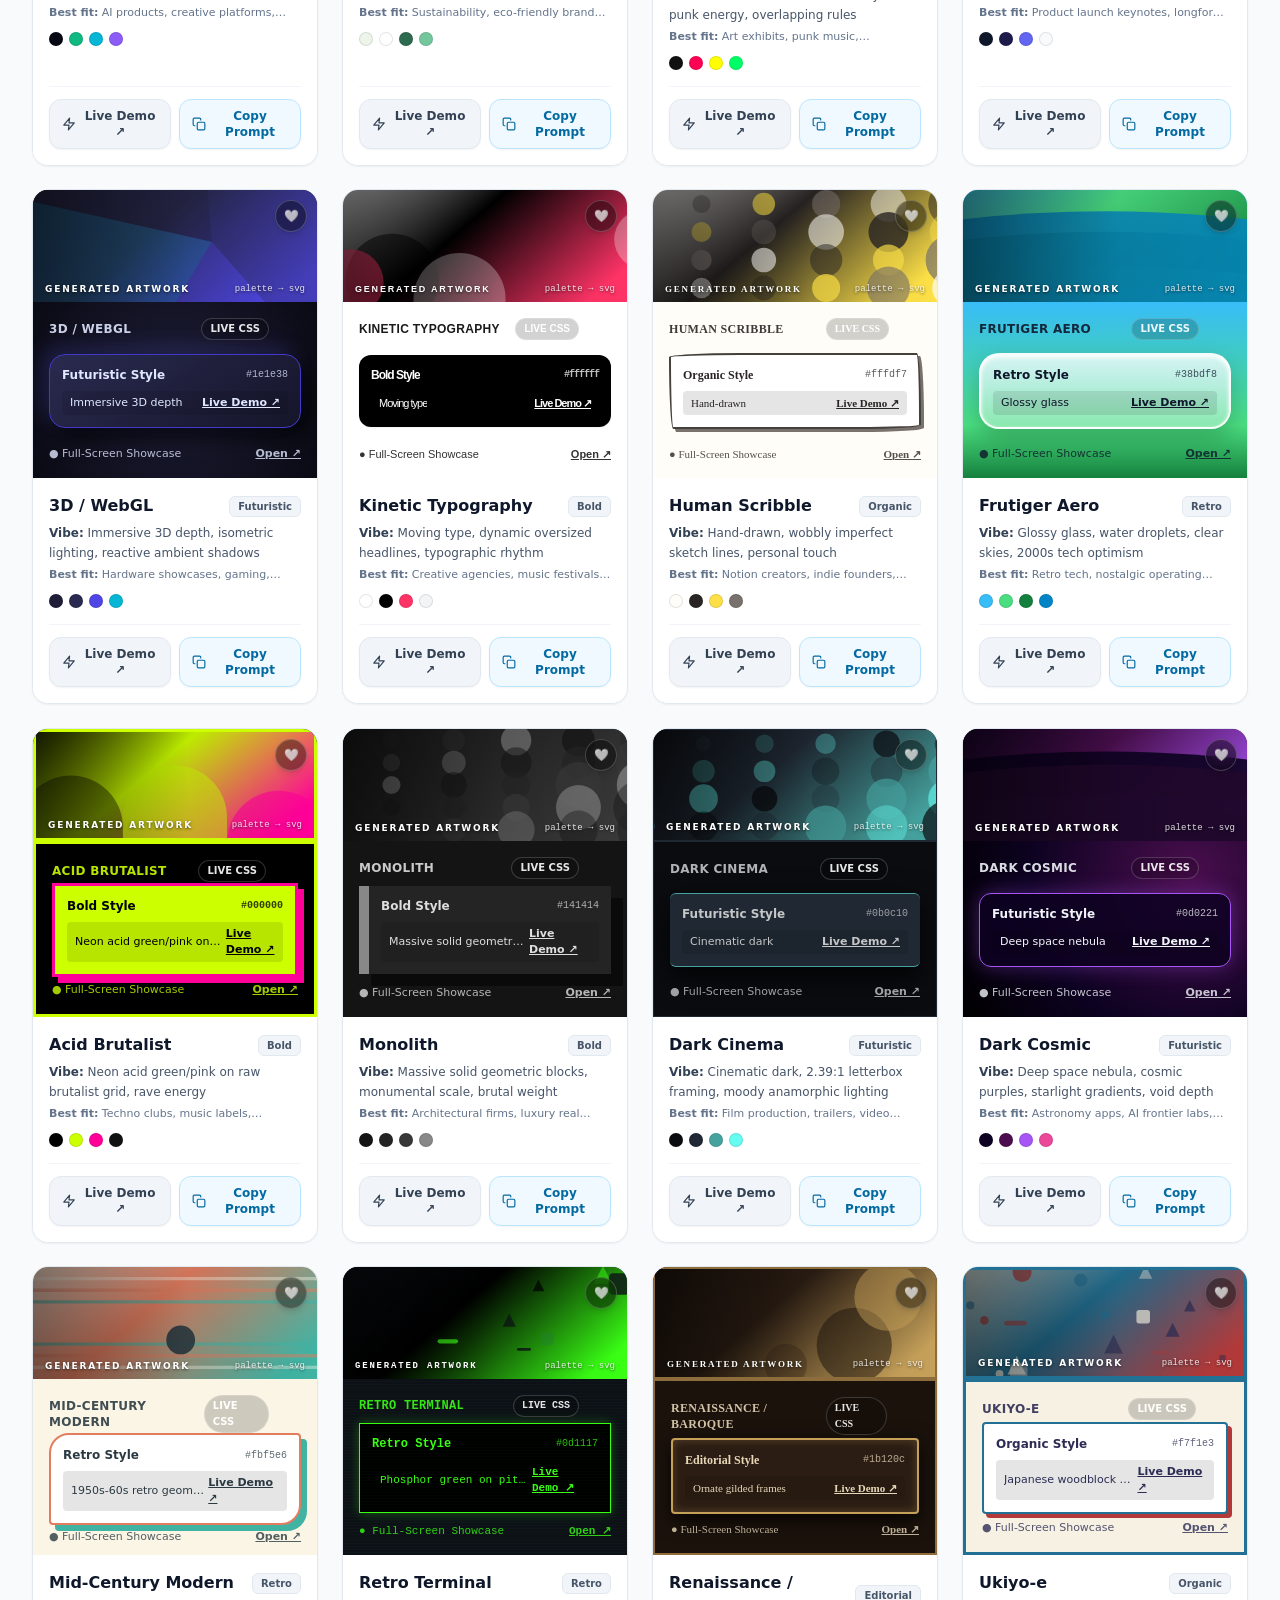
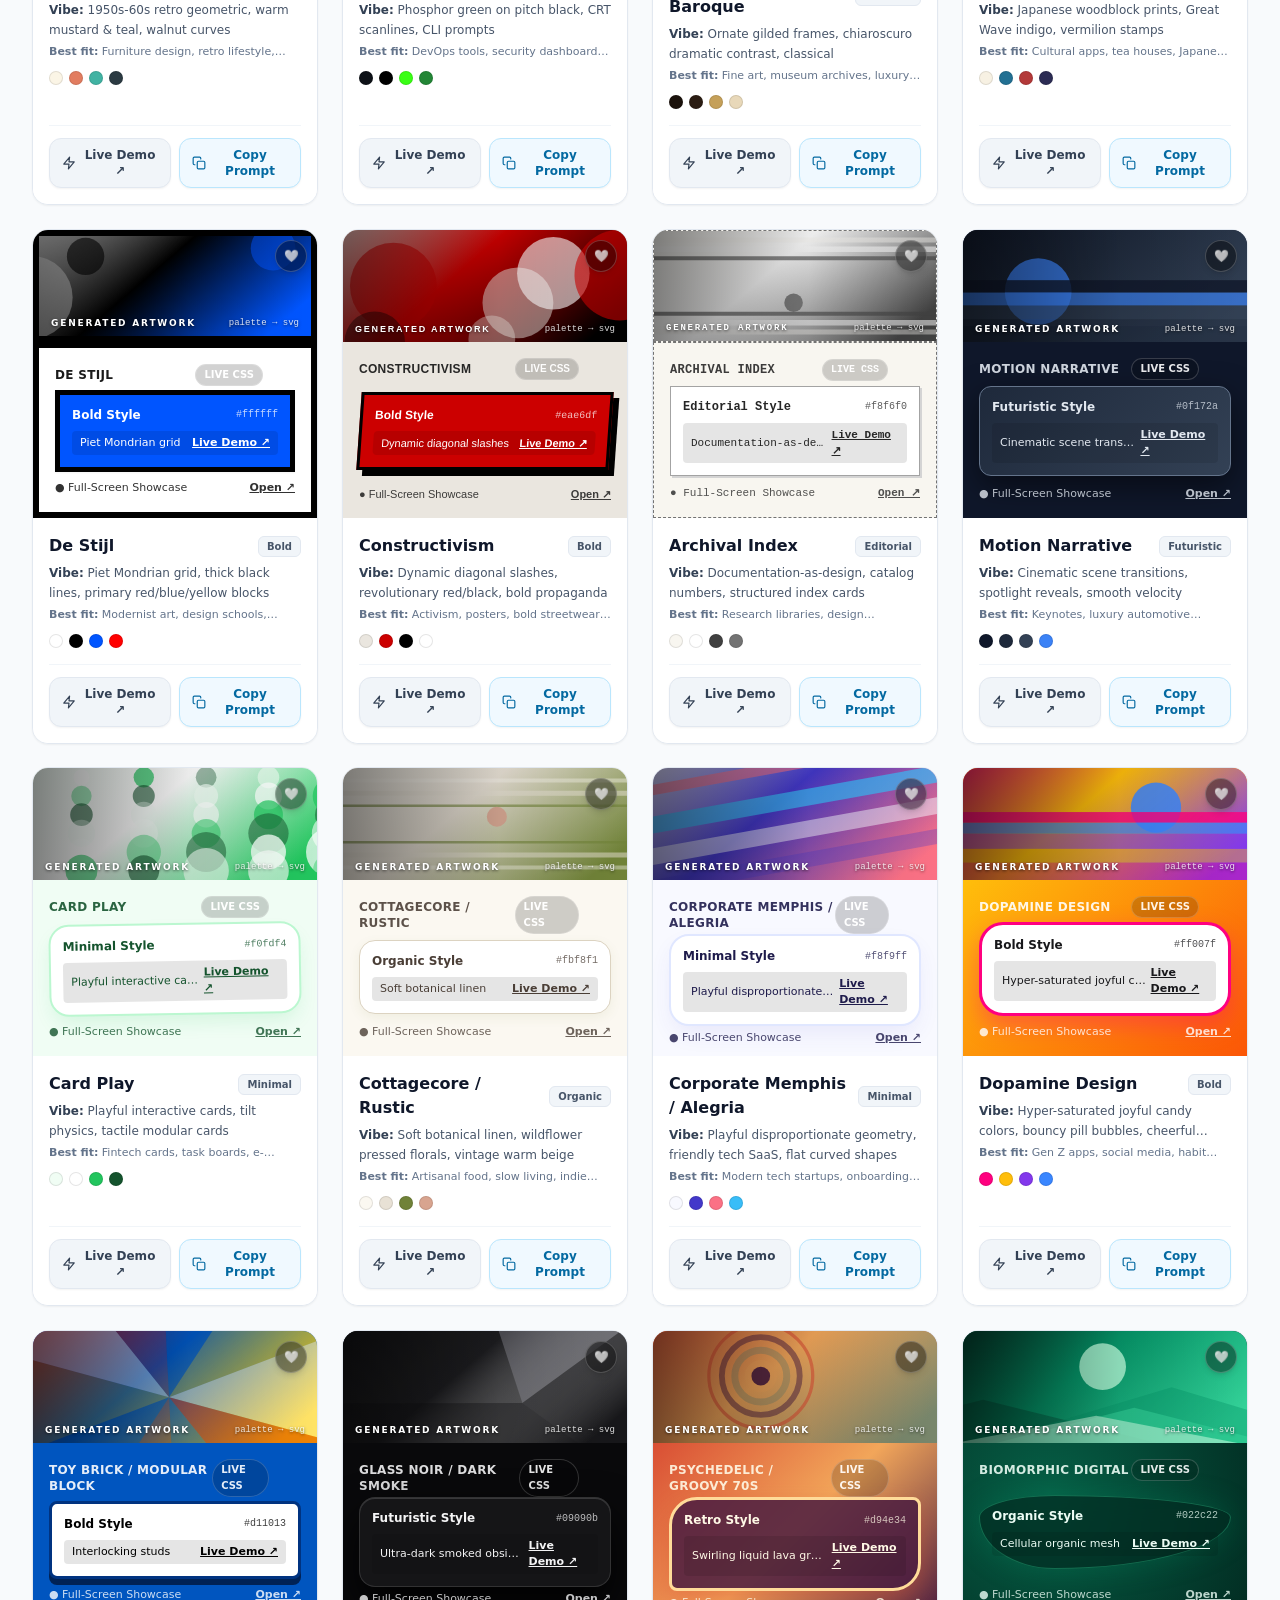
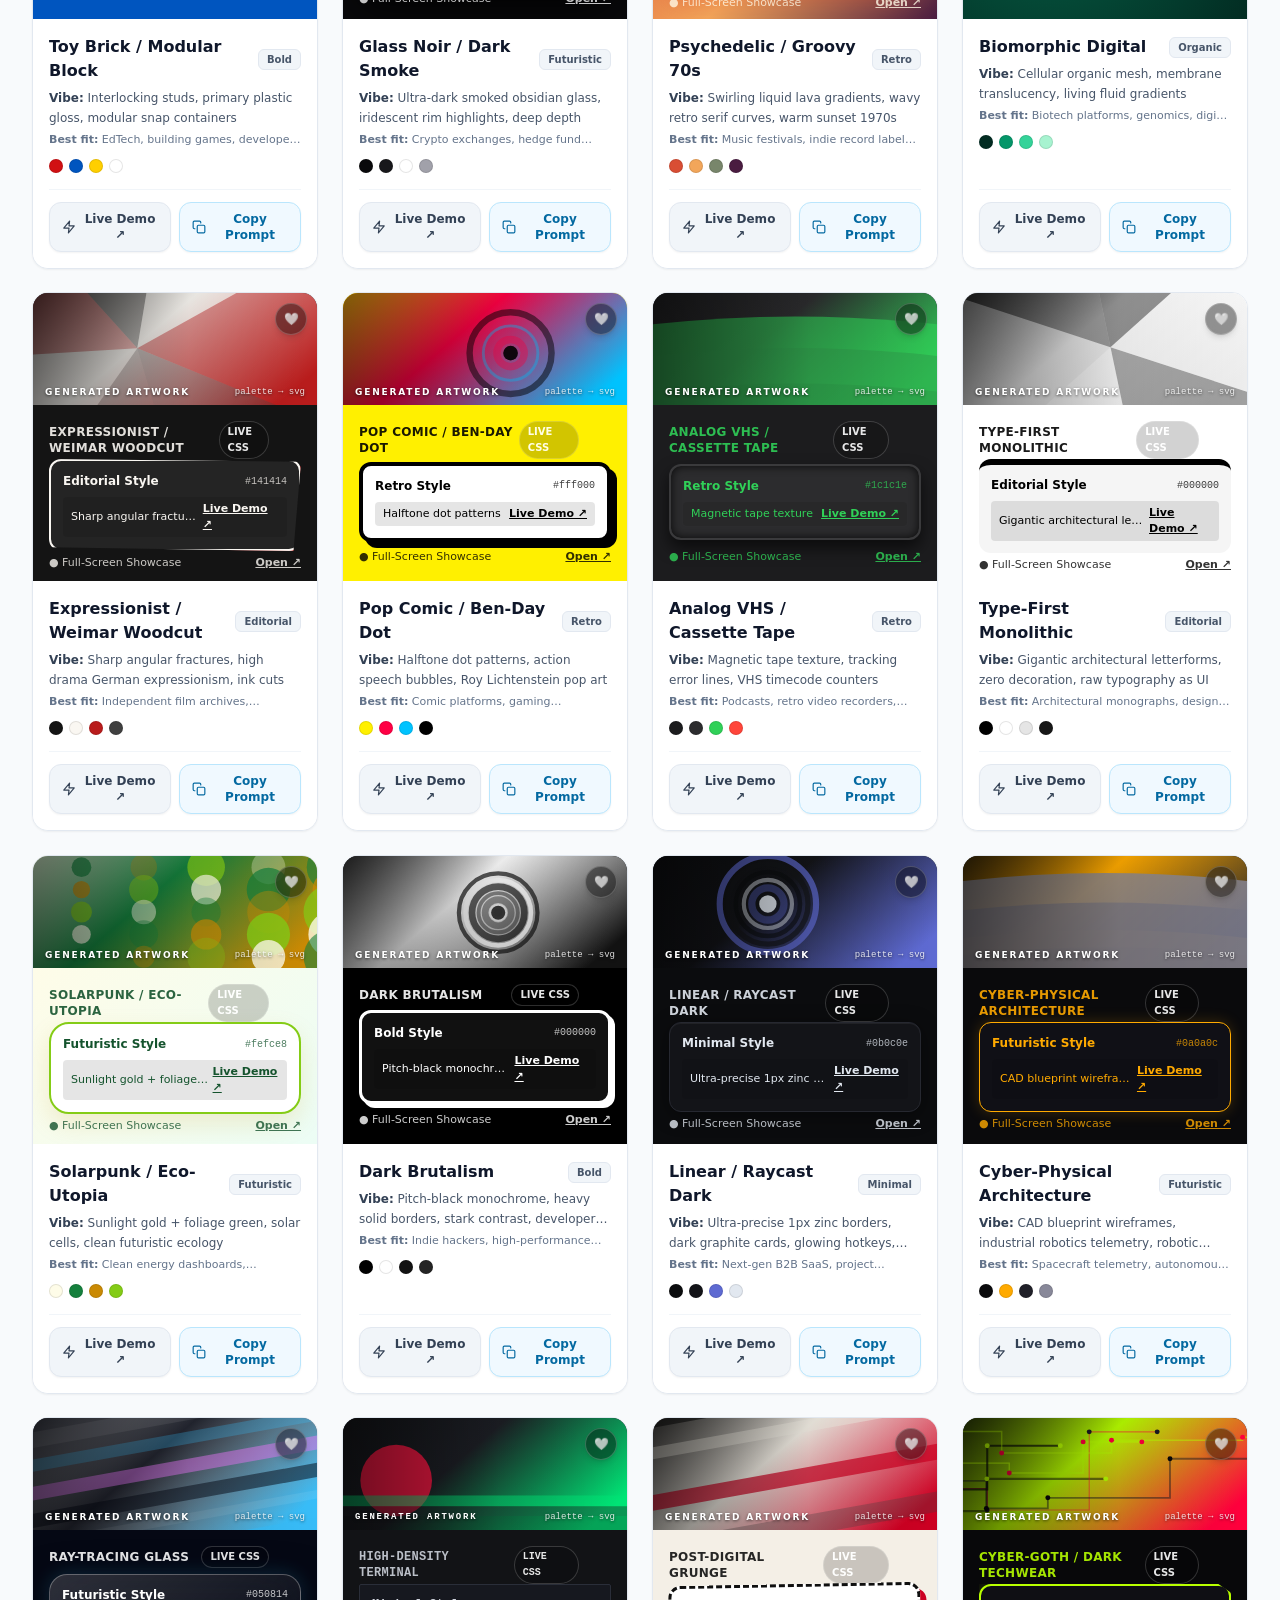
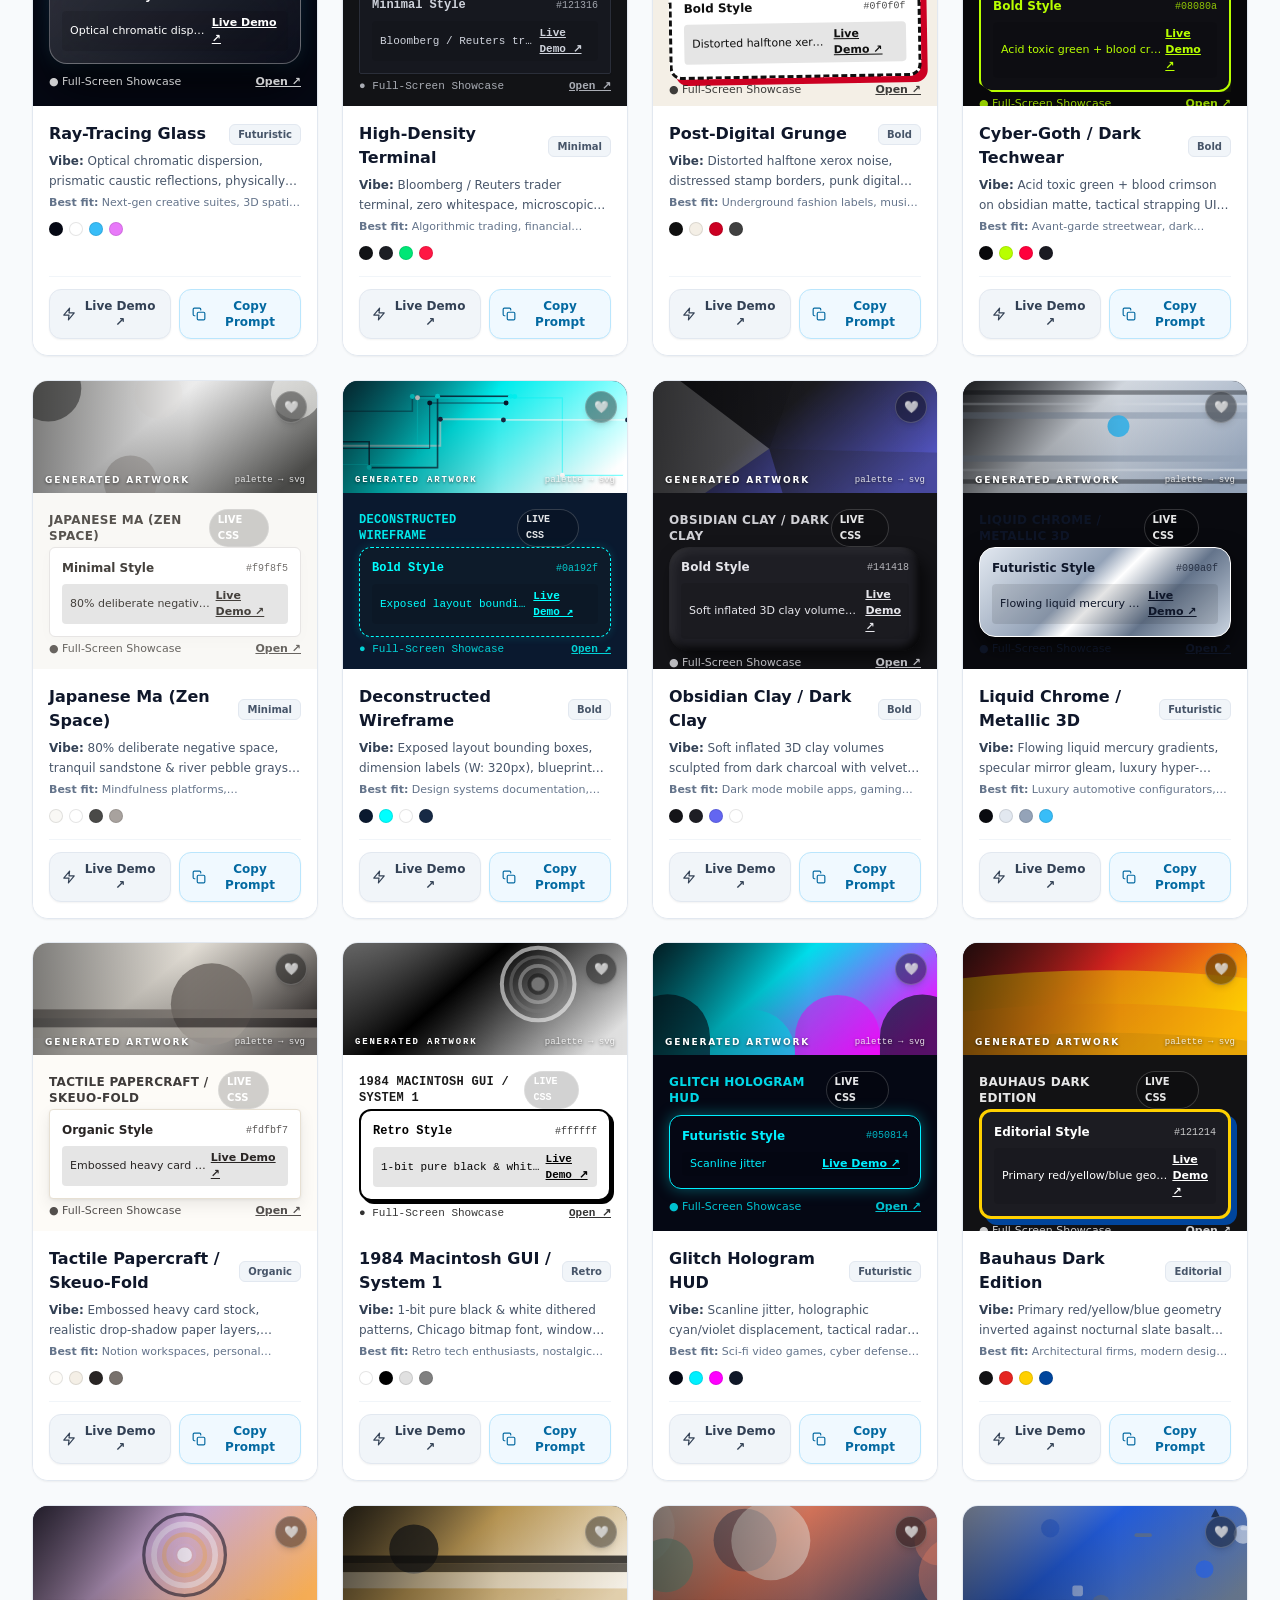
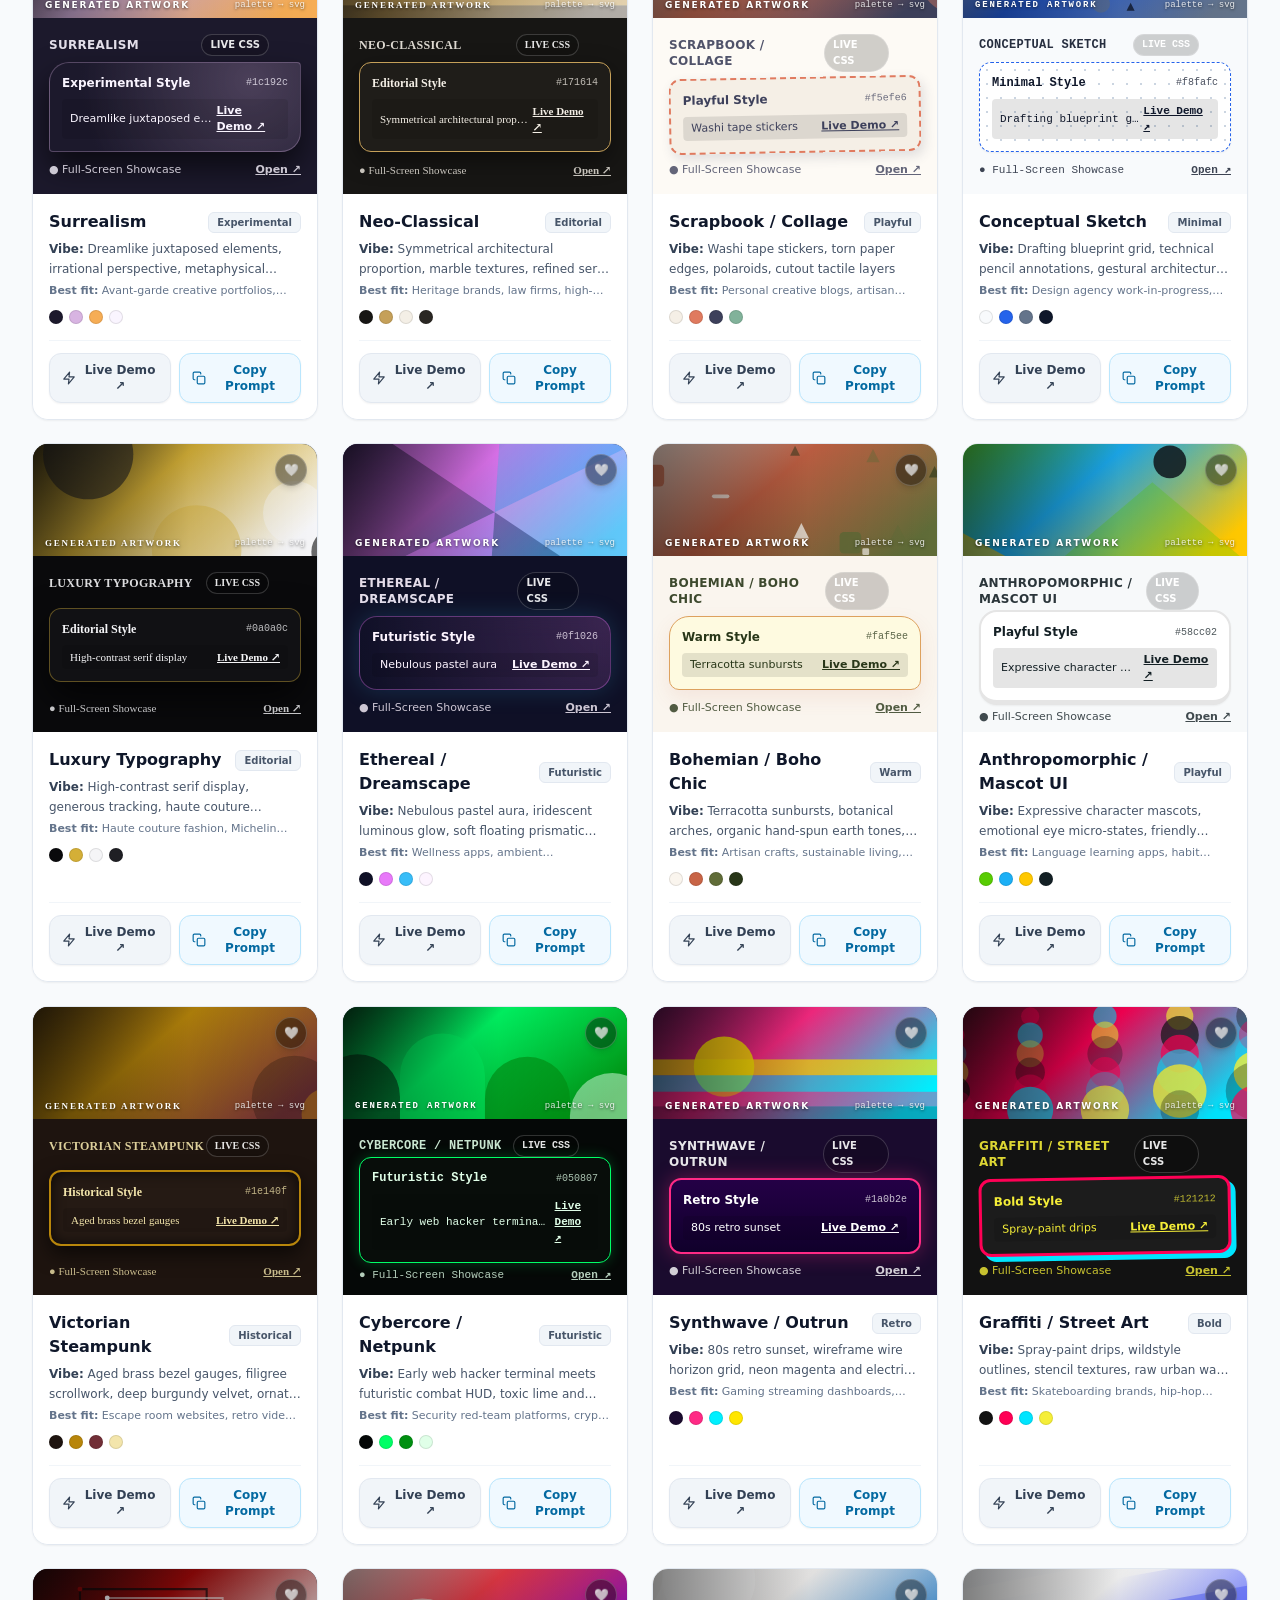
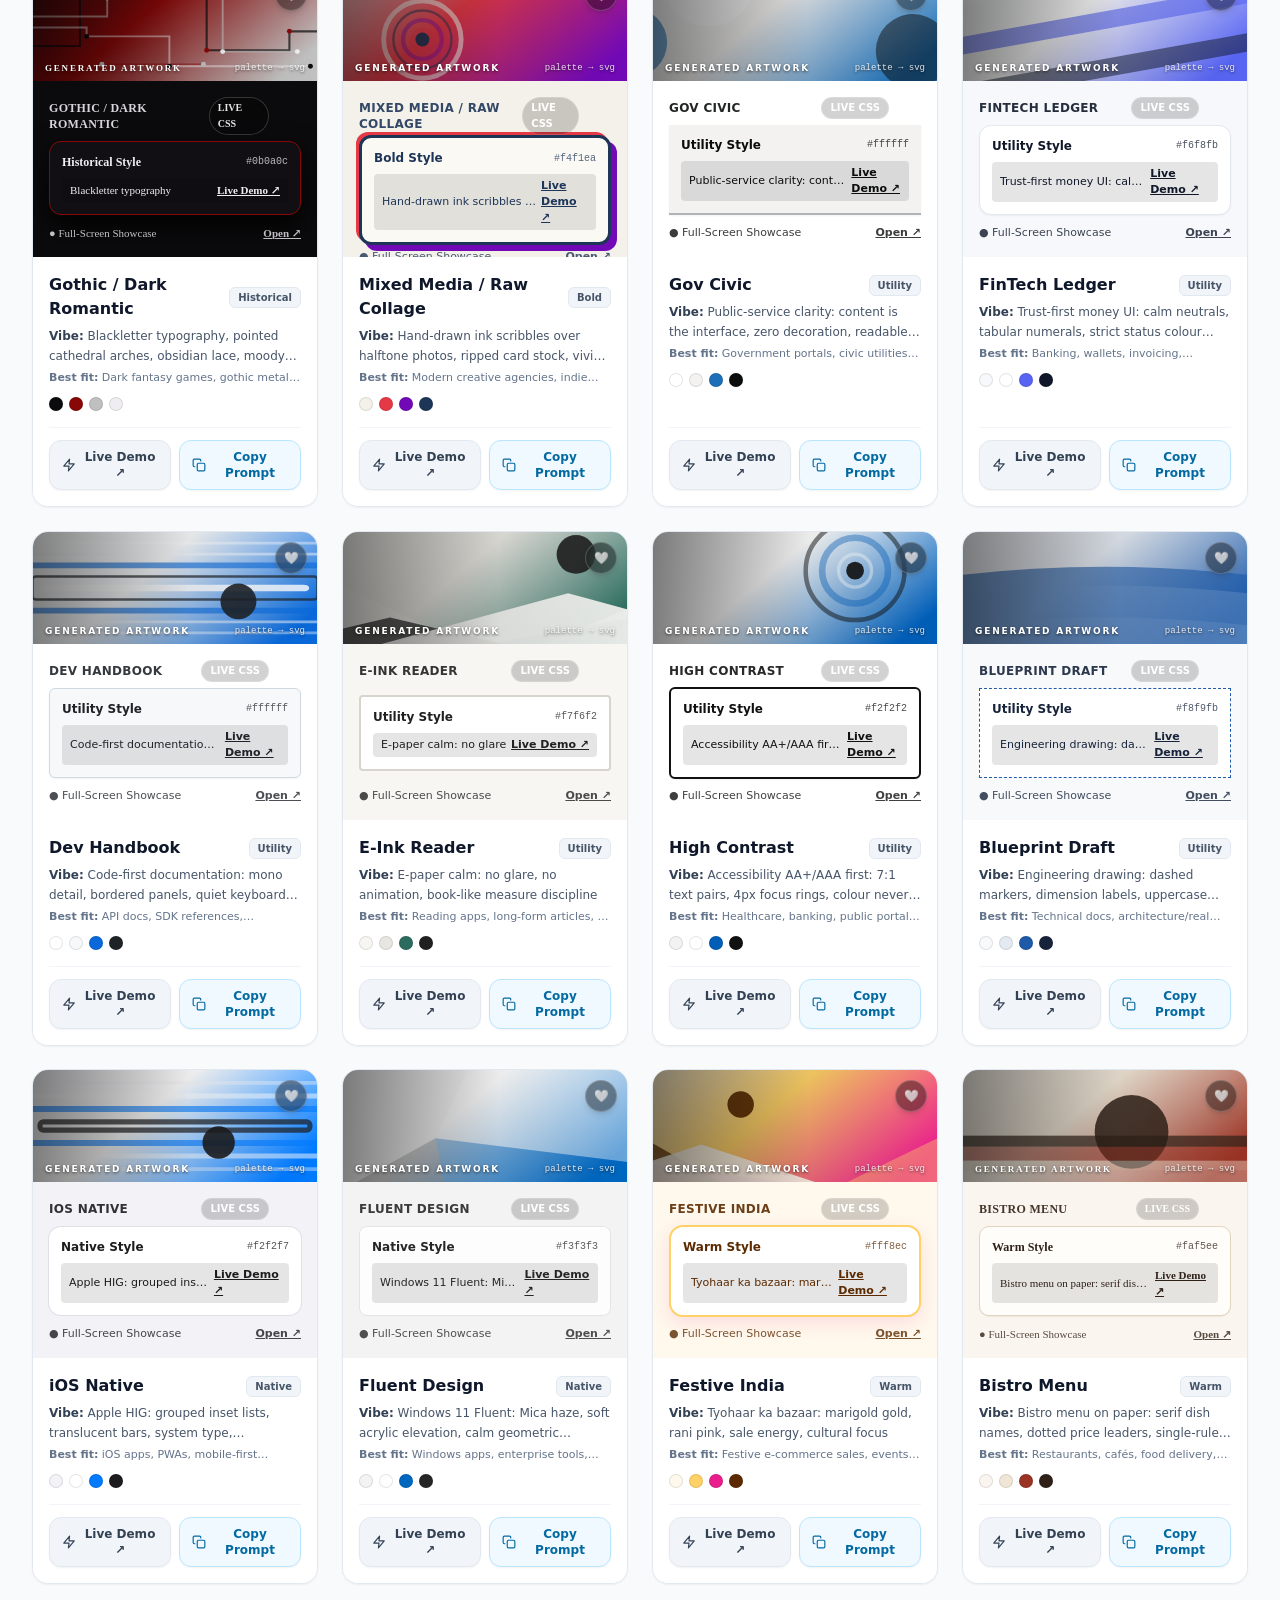
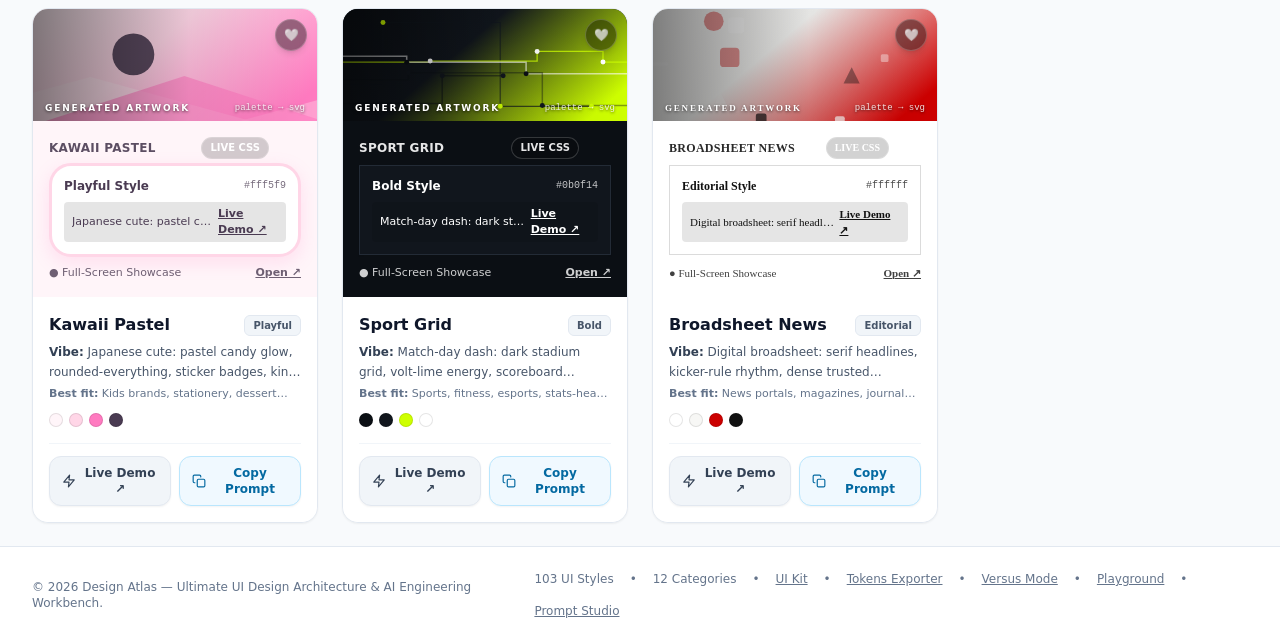
==== commit 04ed9324: "feat(ui): production polish — real SVG icons, Back button, README, stale-count sweep Chrome polish (" ====
--- a/index.html
+++ b/index.html
@@ -129,31 +129,31 @@
       <!-- Main Navigation Tabs -->
       <nav class="flex items-center bg-slate-100 dark:bg-slate-800/80 p-1 rounded-xl border border-slate-200 dark:border-slate-700 text-xs font-bold overflow-x-auto no-scrollbar max-w-full">
         <button id="nav-tab-gallery" onclick="switchView('gallery')" class="px-3 py-1.5 rounded-lg transition-all bg-white dark:bg-slate-900 shadow-sm text-sky-600 dark:text-sky-400 whitespace-nowrap">
-          🏛️ Gallery
+          <svg class="icon" aria-hidden="true" focusable="false"><use href="#i-home"></use></svg> Gallery
         </button>
         <button id="nav-tab-compare" onclick="switchView('compare')" class="px-3 py-1.5 rounded-lg transition-all text-slate-600 dark:text-slate-400 hover:text-slate-900 dark:hover:text-white whitespace-nowrap">
-          ⚔️ Versus
+          <svg class="icon" aria-hidden="true" focusable="false"><use href="#i-layers"></use></svg> Versus
         </button>
         <button id="nav-tab-playground" onclick="switchView('playground')" class="px-3 py-1.5 rounded-lg transition-all text-slate-600 dark:text-slate-400 hover:text-slate-900 dark:hover:text-white whitespace-nowrap">
-          🎛️ Playground
+          <svg class="icon" aria-hidden="true" focusable="false"><use href="#i-settings"></use></svg> Playground
         </button>
         <button id="nav-tab-timeline" onclick="switchView('timeline')" class="px-3 py-1.5 rounded-lg transition-all text-slate-600 dark:text-slate-400 hover:text-slate-900 dark:hover:text-white whitespace-nowrap">
-          ⏳ Timeline
+          <svg class="icon" aria-hidden="true" focusable="false"><use href="#i-clock"></use></svg> Timeline
         </button>
         <button id="nav-tab-shadow-lab" onclick="switchView('shadow-lab')" class="px-3 py-1.5 rounded-lg transition-all text-slate-600 dark:text-slate-400 hover:text-slate-900 dark:hover:text-white whitespace-nowrap">
-          🌗 Shadow Lab
+          <svg class="icon" aria-hidden="true" focusable="false"><use href="#i-eye"></use></svg> Shadow Lab
         </button>
         <button id="nav-tab-quiz" onclick="switchView('quiz')" class="px-3 py-1.5 rounded-lg transition-all text-slate-600 dark:text-slate-400 hover:text-slate-900 dark:hover:text-white whitespace-nowrap">
-          🎯 Style Quiz
+          <svg class="icon" aria-hidden="true" focusable="false"><use href="#i-star"></use></svg> Style Quiz
         </button>
         <a href="uikit.html" class="px-3 py-1.5 rounded-lg transition-all text-slate-600 dark:text-slate-400 hover:text-slate-900 dark:hover:text-white whitespace-nowrap">
-          🎨 UI Kit
+          <svg class="icon" aria-hidden="true" focusable="false"><use href="#i-palette"></use></svg> UI Kit
         </a>
         <a href="tokens.html" class="px-3 py-1.5 rounded-lg transition-all text-slate-600 dark:text-slate-400 hover:text-slate-900 dark:hover:text-white whitespace-nowrap">
-          📦 Tokens
+          <svg class="icon" aria-hidden="true" focusable="false"><use href="#i-box"></use></svg> Tokens
         </a>
         <button id="nav-tab-prompt-builder" onclick="switchView('prompt-builder')" class="px-3 py-1.5 rounded-lg transition-all text-slate-600 dark:text-slate-400 hover:text-slate-900 dark:hover:text-white whitespace-nowrap">
-          🪄 Prompt Studio
+          <svg class="icon" aria-hidden="true" focusable="false"><use href="#i-type"></use></svg> Prompt Studio
         </button>
       </nav>
 
@@ -166,7 +166,7 @@
           title="Surprise Me — Roll a random UI Design Style!"
           class="px-2.5 py-2 rounded-xl border border-indigo-200 dark:border-indigo-800 bg-indigo-50 dark:bg-indigo-950/60 text-indigo-700 dark:text-indigo-300 hover:bg-indigo-100 dark:hover:bg-indigo-900 transition shadow-sm text-xs font-bold flex items-center gap-1 active:scale-95"
         >
-          <span>🎲</span>
+          <svg class="icon" aria-hidden="true" focusable="false"><use href="#i-zap"></use></svg>
           <span class="hidden sm:inline">Roll Style</span>
         </button>
 
@@ -177,7 +177,7 @@
           title="Toggle Tactile Web Audio UI Sounds"
           class="p-2 rounded-xl border border-slate-200 dark:border-slate-700 bg-white dark:bg-slate-800 text-slate-600 dark:text-slate-300 hover:bg-slate-100 dark:hover:bg-slate-700 transition shadow-sm text-xs flex items-center gap-1 font-bold"
         >
-          <span id="sound-icon">🔇</span>
+          <span id="sound-icon" class="inline-flex"><svg class="icon text-slate-400" aria-hidden="true" focusable="false"><use href="#i-bell"></use></svg></span>
           <span class="hidden sm:inline" id="sound-label">Audio</span>
         </button>
 
@@ -187,7 +187,7 @@
           title="Export Client Design Brief / Spec Sheet (PDF/Print)"
           class="px-2.5 py-2 rounded-xl border border-slate-200 dark:border-slate-700 bg-white dark:bg-slate-800 text-slate-700 dark:text-slate-200 hover:bg-slate-100 dark:hover:bg-slate-700 transition shadow-sm text-xs font-bold flex items-center gap-1"
         >
-          <span>📑</span>
+          <svg class="icon" aria-hidden="true" focusable="false"><use href="#i-download"></use></svg>
           <span class="hidden sm:inline">Export Spec</span>
         </button>
 
@@ -198,7 +198,7 @@
           title="Transform the Design Atlas shell itself (Standard / Monolith / Glass / Cyberpunk)"
           class="p-2 rounded-xl border border-slate-200 dark:border-slate-700 bg-white dark:bg-slate-800 text-slate-600 dark:text-slate-300 hover:bg-slate-100 dark:hover:bg-slate-700 transition shadow-sm text-xs font-bold"
         >
-          <span id="app-skin-icon">🎨</span>
+          <span id="app-skin-icon" class="inline-flex"><svg class="icon" aria-hidden="true" focusable="false"><use href="#i-palette"></use></svg></span>
         </button>
 
         <!-- Keyboard Shortcuts Help -->
@@ -208,7 +208,7 @@
           title="Keyboard Shortcuts (?)"
           class="hidden sm:p-2 p-2 rounded-xl border border-slate-200 dark:border-slate-700 bg-white dark:bg-slate-800 text-slate-600 dark:text-slate-300 hover:bg-slate-100 dark:hover:bg-slate-700 transition shadow-sm text-xs font-bold"
         >
-          ⌨
+          <svg class="icon" aria-hidden="true" focusable="false"><use href="#i-menu"></use></svg>
         </button>
 
         <!-- Dark Mode Toggle -->
@@ -231,7 +231,7 @@
 
   <!-- Active App Shell Skin Indicator (only visible when a non-default skin is active) -->
   <div id="skin-indicator" role="status" aria-live="polite">
-    <span id="skin-indicator-text">🎨 Standard Modern UI</span>
+    <span id="skin-indicator-text"><svg class="icon" aria-hidden="true" focusable="false"><use href="#i-palette"></use></svg> Standard Modern UI</span>
   </div>
 
   <!-- ==========================================
@@ -242,7 +242,8 @@
     <!-- Hero Banner -->
     <section class="max-w-7xl mx-auto px-4 sm:px-6 lg:px-8 pt-8 pb-4 text-center">
       <div class="inline-flex items-center gap-2 px-3 py-1 rounded-full text-xs font-semibold bg-indigo-50 dark:bg-indigo-950/70 text-indigo-700 dark:text-indigo-300 border border-indigo-200 dark:border-indigo-800 mb-3">
-        <span id="hero-count-badge">✨ 103 Curated UI Design Languages for AI Prototyping</span>
+        <svg class="icon text-amber-400" aria-hidden="true" focusable="false"><use href="#i-star"></use></svg>
+        <span id="hero-count-badge">103 Curated UI Design Languages for AI Prototyping</span>
       </div>
       <h2 class="text-3xl sm:text-4xl lg:text-5xl font-black tracking-tight text-slate-900 dark:text-white">
         Browse Design Languages & Copy AI Prompts
@@ -278,11 +279,11 @@
             id="sort-select"
             class="gallery-sort w-full sm:w-auto bg-white dark:bg-slate-900 border border-slate-300 dark:border-slate-700 rounded-xl px-3 py-2.5 text-xs font-bold outline-none focus:ring-2 focus:ring-sky-500"
           >
-            <option value="featured">✨ Featured (curated order)</option>
-            <option value="az">🔤 Name A → Z</option>
-            <option value="za">🔡 Name Z → A</option>
-            <option value="category">🗂️ Group by Category</option>
-            <option value="favorites">❤️ Favorites first</option>
+            <option value="featured">Featured (curated order)</option>
+            <option value="az">Name A → Z</option>
+            <option value="za">Name Z → A</option>
+            <option value="category">Group by Category</option>
+            <option value="favorites">Favorites first</option>
           </select>
         </div>
       </div>
@@ -307,10 +308,10 @@
         <span id="styles-count-text">103 Styles Available</span>
         <div class="flex flex-wrap items-center gap-2">
           <span class="stat-pill"><span class="w-2 h-2 rounded-full bg-emerald-500 inline-block"></span> Pure CSS</span>
-          <span class="stat-pill">🗂️ <b id="stat-categories">12</b> Categories</span>
-          <span class="stat-pill">🏷️ <b id="stat-tags">425</b> Tags</span>
-          <span class="stat-pill">❤️ <b id="stat-favorites">0</b> Saved</span>
-          <span class="stat-pill">⚡ Zero Build Step</span>
+          <span class="stat-pill"><svg class="icon" aria-hidden="true" focusable="false"><use href="#i-grid"></use></svg> <b id="stat-categories">12</b> Categories</span>
+          <span class="stat-pill"><svg class="icon" aria-hidden="true" focusable="false"><use href="#i-file"></use></svg> <b id="stat-tags">425</b> Tags</span>
+          <span class="stat-pill"><svg class="icon" aria-hidden="true" focusable="false"><use href="#i-heart"></use></svg> <b id="stat-favorites">0</b> Saved</span>
+          <span class="stat-pill"><svg class="icon" aria-hidden="true" focusable="false"><use href="#i-zap"></use></svg> Zero Build Step</span>
         </div>
       </div>
 
@@ -461,6 +462,10 @@
 
       <!-- Showcase chrome bar -->
       <div id="showcase-chrome" class="flex flex-wrap items-center gap-2 px-3 sm:px-4 py-2.5 bg-slate-900 border-b border-slate-800 z-20">
+        <button type="button" data-showcase-action="close" title="Back to gallery (Esc)" class="px-2.5 py-1.5 text-xs font-bold rounded-lg bg-slate-800 hover:bg-rose-600 text-slate-200 hover:text-white transition flex items-center gap-1.5">
+          <svg class="icon" aria-hidden="true" focusable="false" viewBox="0 0 24 24" fill="none" stroke="currentColor" stroke-width="2" stroke-linecap="round" stroke-linejoin="round"><path d="M19 12H5M12 19l-7-7 7-7"></path></svg>
+          Gallery
+        </button>
         <div class="flex items-center gap-2 min-w-0">
           <span id="showcase-badge" class="text-[10px] uppercase font-bold tracking-wider px-2 py-1 rounded bg-sky-500/20 text-sky-300 border border-sky-500/30">Category</span>
           <span id="showcase-title" class="text-sm font-bold text-white truncate max-w-[42vw] sm:max-w-none">Style — Full Page Demo</span>
@@ -476,12 +481,13 @@
           <span id="showcase-count" class="hidden sm:inline text-[11px] font-mono text-slate-500 mr-1">1 / 103</span>
           <button type="button" data-showcase-action="prev" title="Previous style (←)" class="px-2 py-1.5 text-xs font-bold rounded-lg bg-slate-800 hover:bg-slate-700 text-slate-200 transition">←</button>
           <button type="button" data-showcase-action="next" title="Next style (→)" class="px-2 py-1.5 text-xs font-bold rounded-lg bg-slate-800 hover:bg-slate-700 text-slate-200 transition">→</button>
-          <button type="button" data-showcase-action="fullscreen" title="Fullscreen (F)" class="px-2.5 py-1.5 text-xs font-bold rounded-lg bg-slate-800 hover:bg-slate-700 text-slate-200 transition">⛶ Full</button>
-          <button type="button" data-showcase-action="dashboard" title="Purana dashboard view" class="hidden sm:flex items-center px-2.5 py-1.5 text-xs font-bold rounded-lg bg-slate-800 hover:bg-slate-700 text-slate-200 transition">📊 Dashboard</button>
-          <button type="button" data-showcase-action="print" title="Print demo" class="hidden lg:flex px-2.5 py-1.5 text-xs font-bold rounded-lg bg-slate-800 hover:bg-slate-700 text-slate-200 transition">🖨</button>
-          <button type="button" data-showcase-action="copy-prompt" title="Copy this style ka prompt" class="px-2.5 py-1.5 text-xs font-bold rounded-lg bg-emerald-500 hover:bg-emerald-600 text-white transition shadow">📋 Prompt</button>
-          <button type="button" data-showcase-action="boilerplate" title="Starter HTML download" class="hidden sm:flex px-2.5 py-1.5 text-xs font-bold rounded-lg bg-sky-600 hover:bg-sky-500 text-white transition shadow">⬇ HTML</button>
-          <button type="button" data-showcase-action="playground" title="Playground me test karo" class="hidden lg:flex px-2.5 py-1.5 text-xs font-bold rounded-lg bg-indigo-600 hover:bg-indigo-500 text-white transition shadow">🎛️</button>
+          <button type="button" data-showcase-action="night" aria-pressed="false" title="Day/Night preview (N) — poora demo invert hoke night look deta hai" class="px-2.5 py-1.5 text-xs font-bold rounded-lg bg-slate-800 hover:bg-slate-700 text-slate-200 transition">Night</button>
+          <button type="button" data-showcase-action="fullscreen" title="Fullscreen (F)" class="px-2.5 py-1.5 text-xs font-bold rounded-lg bg-slate-800 hover:bg-slate-700 text-slate-200 transition">Full</button>
+          <button type="button" data-showcase-action="dashboard" title="Purana dashboard view" class="hidden sm:flex items-center gap-1.5 px-2.5 py-1.5 text-xs font-bold rounded-lg bg-slate-800 hover:bg-slate-700 text-slate-200 transition"><svg class="icon" aria-hidden="true" focusable="false"><use href="#i-grid"></use></svg> Dashboard</button>
+          <button type="button" data-showcase-action="print" title="Print demo" class="hidden lg:flex items-center gap-1.5 px-2.5 py-1.5 text-xs font-bold rounded-lg bg-slate-800 hover:bg-slate-700 text-slate-200 transition"><svg class="icon" aria-hidden="true" focusable="false"><use href="#i-file"></use></svg> Print</button>
+          <button type="button" data-showcase-action="copy-prompt" title="Copy this style ka prompt" class="hidden sm:flex items-center gap-1.5 px-2.5 py-1.5 text-xs font-bold rounded-lg bg-emerald-500 hover:bg-emerald-600 text-white transition shadow"><svg class="icon dark:stroke-white" aria-hidden="true" focusable="false"><use href="#i-copy"></use></svg> Prompt</button>
+          <button type="button" data-showcase-action="boilerplate" title="Starter HTML download" class="hidden sm:flex items-center gap-1.5 px-2.5 py-1.5 text-xs font-bold rounded-lg bg-sky-600 hover:bg-sky-500 text-white transition shadow"><svg class="icon" aria-hidden="true" focusable="false"><use href="#i-download"></use></svg> HTML</button>
+          <button type="button" data-showcase-action="playground" title="Playground me test karo" class="hidden lg:flex items-center gap-1.5 px-2.5 py-1.5 text-xs font-bold rounded-lg bg-indigo-600 hover:bg-indigo-500 text-white transition shadow"><svg class="icon" aria-hidden="true" focusable="false"><use href="#i-settings"></use></svg> Playground</button>
           <button type="button" data-showcase-action="close" title="Band karo (Esc)" aria-label="Close demo" class="p-1.5 rounded-lg bg-slate-800 hover:bg-rose-600 text-slate-300 hover:text-white transition">
             <svg class="w-4 h-4" fill="none" stroke="currentColor" viewBox="0 0 24 24"><path stroke-linecap="round" stroke-linejoin="round" stroke-width="2" d="M6 18L18 6M6 6l12 12"></path></svg>
           </button>
@@ -646,15 +652,22 @@
       }, 2500);
     }
 
-    // Audio sound toggle
+    // Audio sound toggle (sprite icon + state colour, no emoji)
+    function setSoundIcon(enabled) {
+      if (!soundIcon) return;
+      soundIcon.innerHTML =
+        '<svg class="icon ' + (enabled ? 'text-sky-500' : 'text-slate-400') +
+        '" aria-hidden="true" focusable="false"><use href="#i-bell"></use></svg>';
+    }
+
     function toggleSound() {
       const isEnabled = soundManager.toggle();
-      soundIcon.textContent = isEnabled ? "🔊" : "🔇";
+      setSoundIcon(isEnabled);
       showToast(isEnabled ? "🔊 Tactile UI audio enabled!" : "🔇 Audio muted");
     }
 
     function initSoundIcon() {
-      soundIcon.textContent = soundManager.enabled ? "🔊" : "🔇";
+      setSoundIcon(!!soundManager.enabled);
     }
 
     // View Switching Engine
@@ -1415,7 +1428,7 @@
       STYLES_DATA.forEach(s => s.tags.forEach(t => tagSet.add(t)));
 
       if (headerCountBadge) headerCountBadge.textContent = `${total} UI Styles`;
-      if (heroCountBadge) heroCountBadge.textContent = `✨ ${total} Curated UI Design Languages for AI Prototyping`;
+      if (heroCountBadge) heroCountBadge.textContent = `${total} Curated UI Design Languages for AI Prototyping`;
       if (footerStyleCount) footerStyleCount.textContent = `${total} UI Styles`;
       if (footerCategoryCount) footerCategoryCount.textContent = `${categories.length} Categories`;
       if (statCategories) statCategories.textContent = categories.length;
--- a/css/styles.css
+++ b/css/styles.css
@@ -3028,4 +3028,28 @@
   }
 }
 
-
+/* ==========================================================================
+   SHOWCASE COMFORT LAYER (additive — demo chrome ke saath, kisi engine ko
+   touch nahi karta)
+   1) Day/Night preview: `.da-night` poore demo canvas ko invert karta hai
+      (invert + hue-rotate). 103 engines ke har ek ka dark variant haath se
+      likhna impractical hai, aur invert hone par contrast pairs equivalent
+      rehte hain (L' = 1 - L) — readability night me bani rehti hai. Dark
+      styles (cyberpunk, darkluxe, sportgrid…) ka ye ulta asar deta hai:
+      unka "day look" — dono direction me preview fair hai.
+   2) `.da-pressed`: jis `data-demo-action` ka hook nahi, us .demo-btn par
+      press pulse — har click par "button live hai" feedback.
+   NOTE: night filter par jaanboojkar transition NahiN hai — hidden/throttled
+   tabs me transition rAF tick se chalti hai aur computed value start par
+   phans sakti hai (headless QA me dekha gaya). Instant apply deterministic hai.
+   ========================================================================== */
+.showcase-canvas.da-night { filter: invert(1) hue-rotate(160deg); }
+.da-pressed { animation: da-press 240ms ease-out; }
+@keyframes da-press {
+  0% { transform: scale(1); }
+  40% { transform: scale(0.96); }
+  100% { transform: scale(1); }
+}
+@media (prefers-reduced-motion: reduce) {
+  .da-pressed { animation: none; }
+}
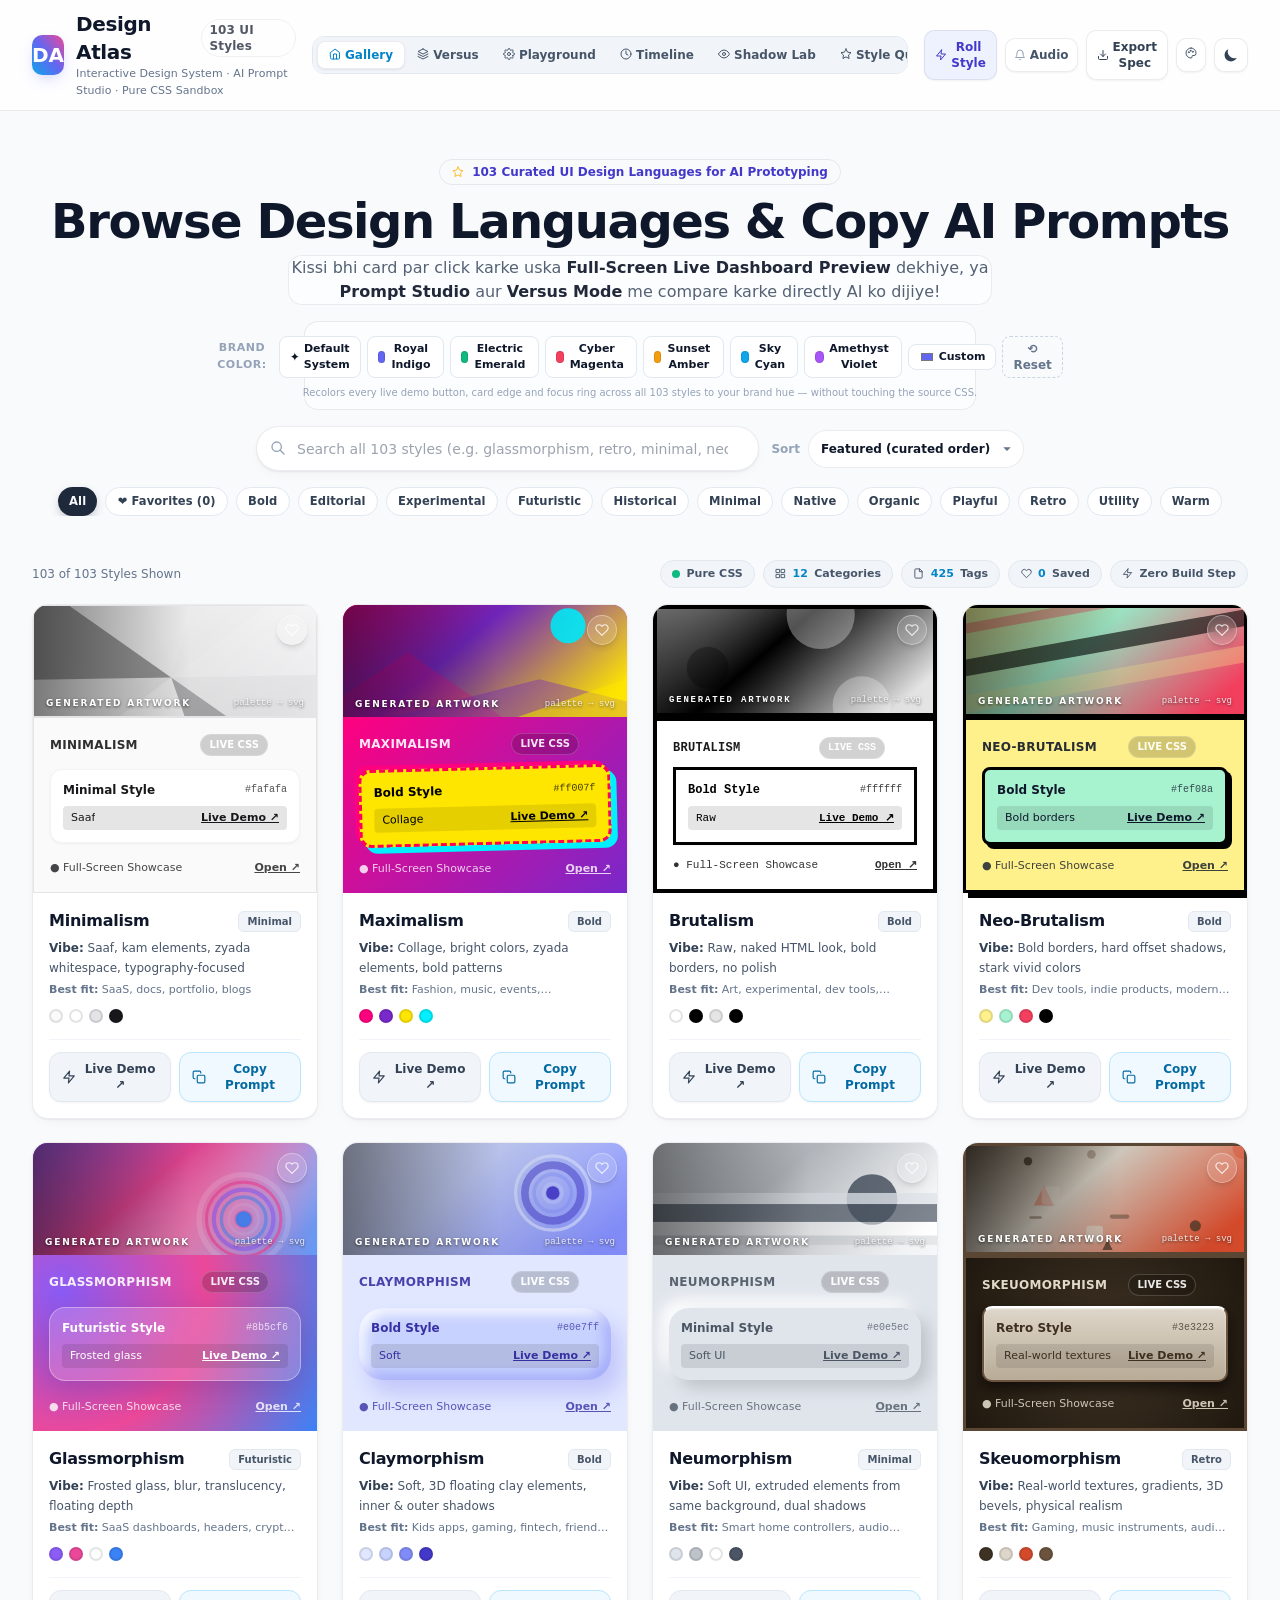
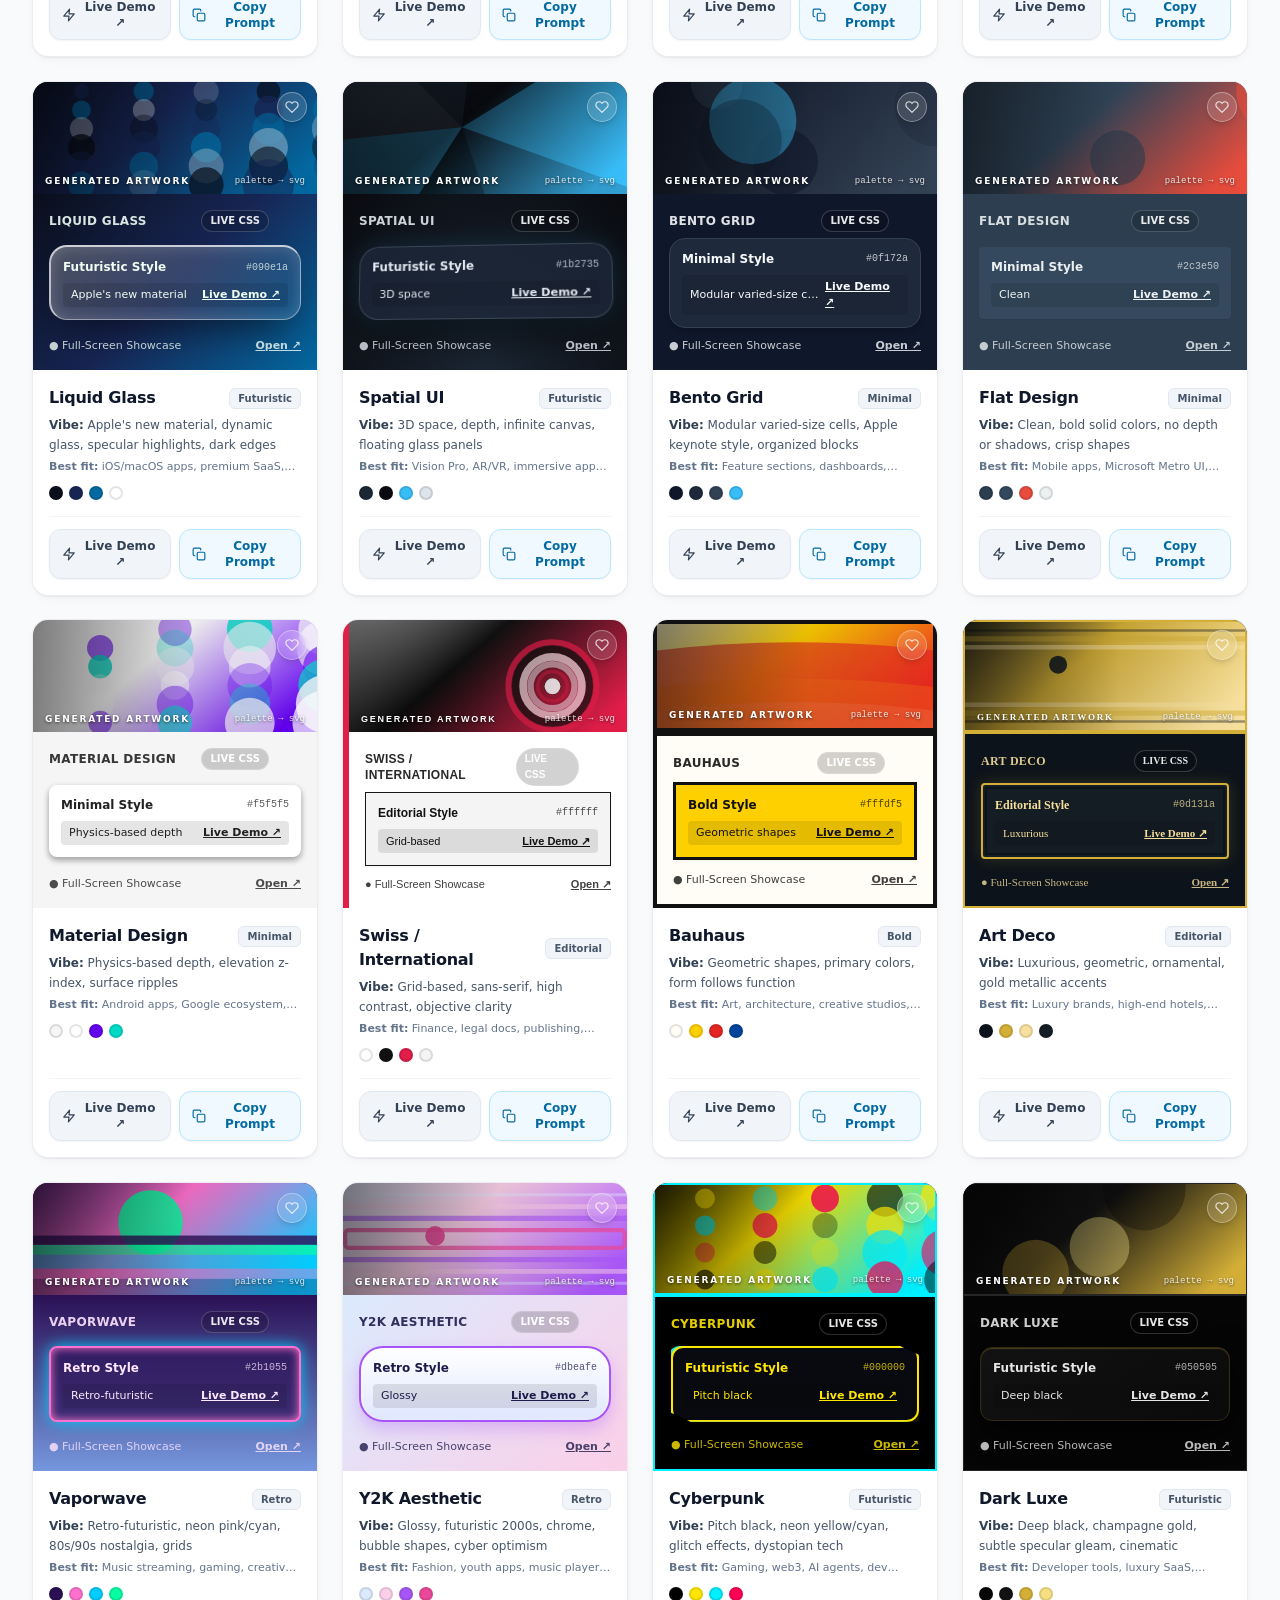
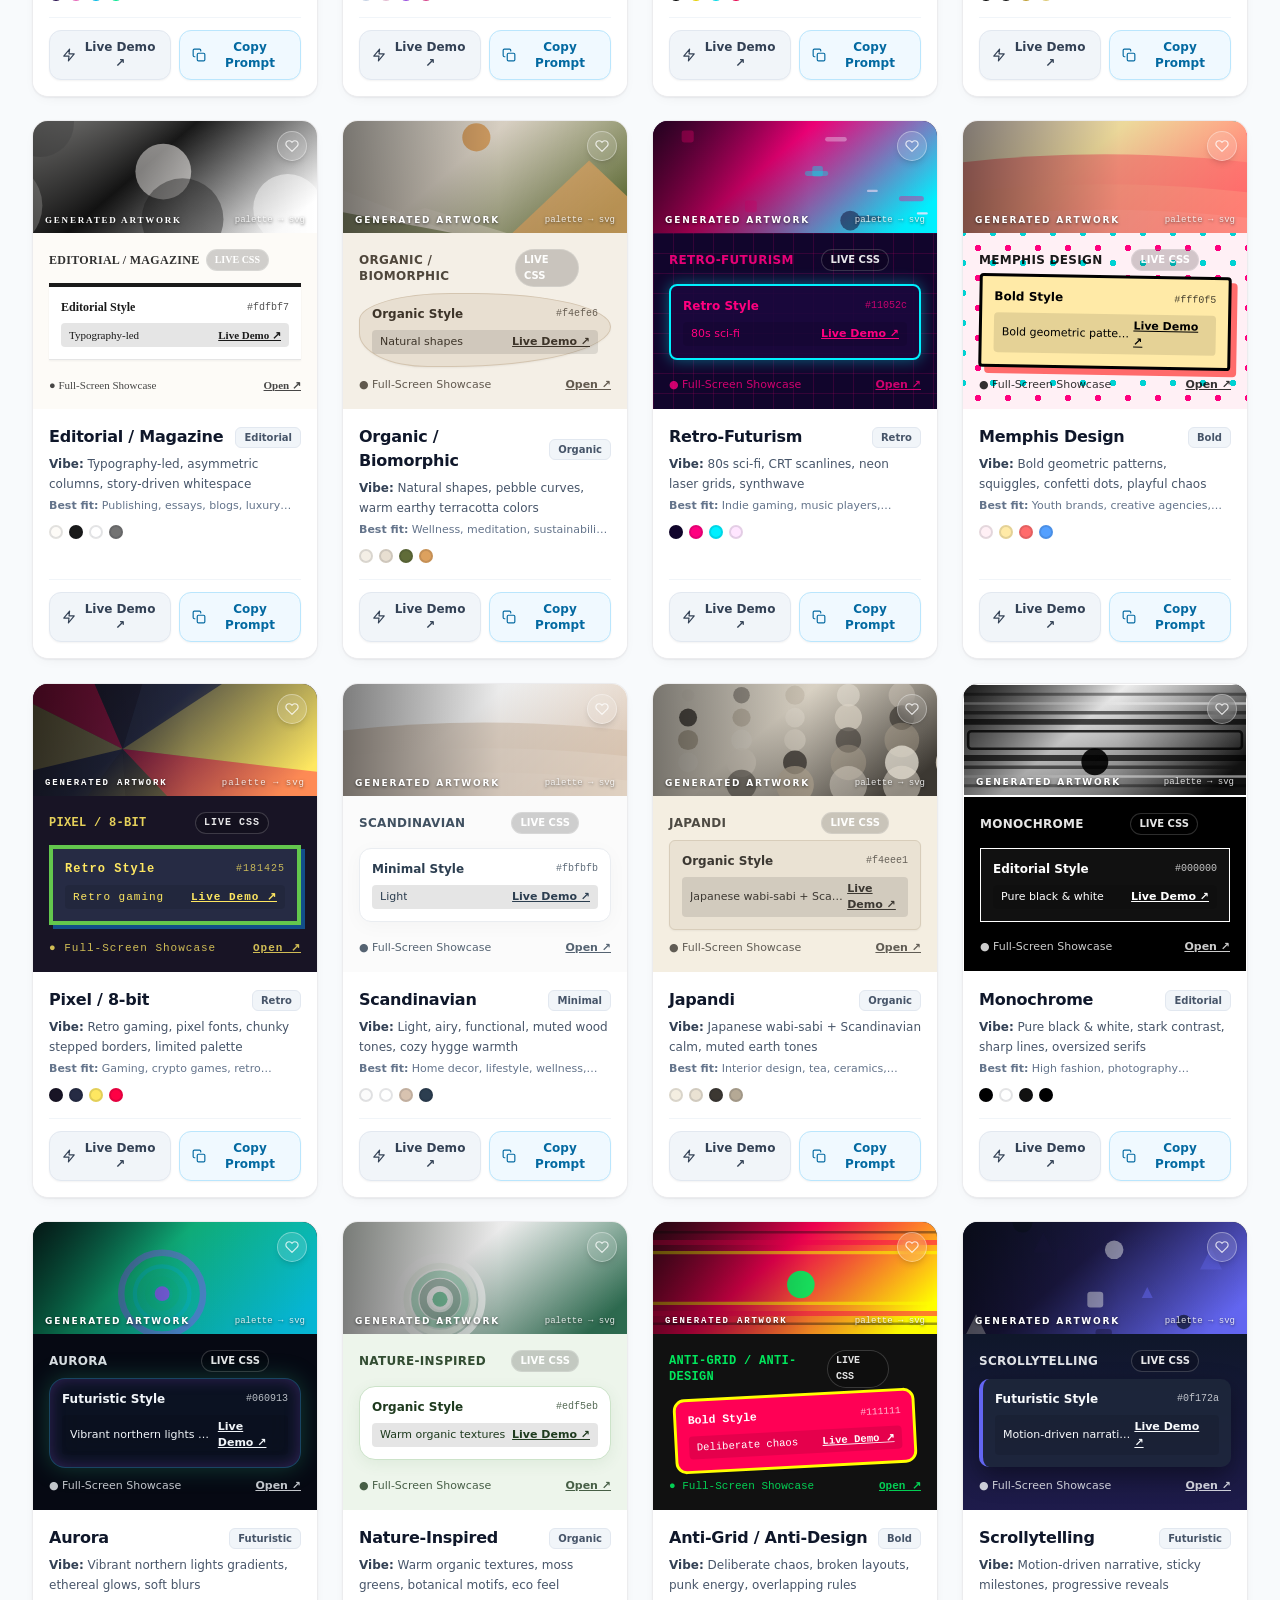
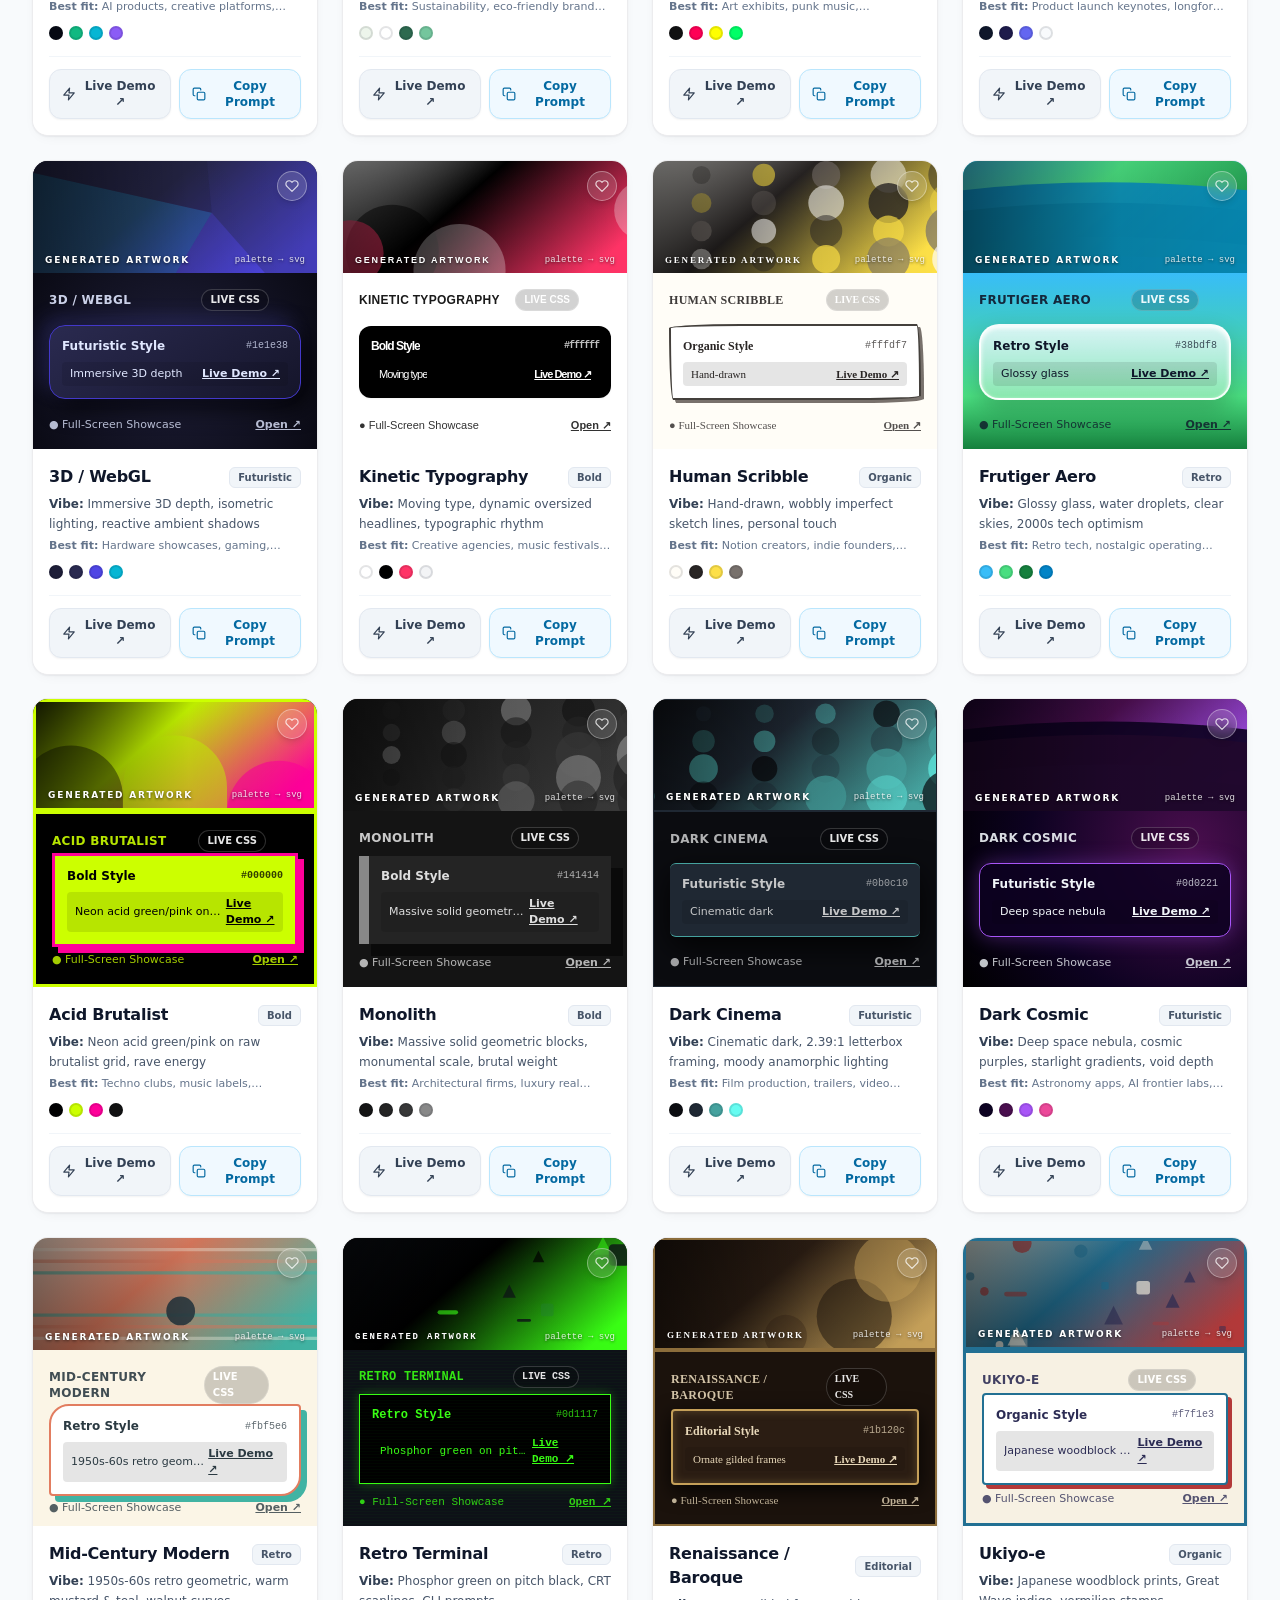
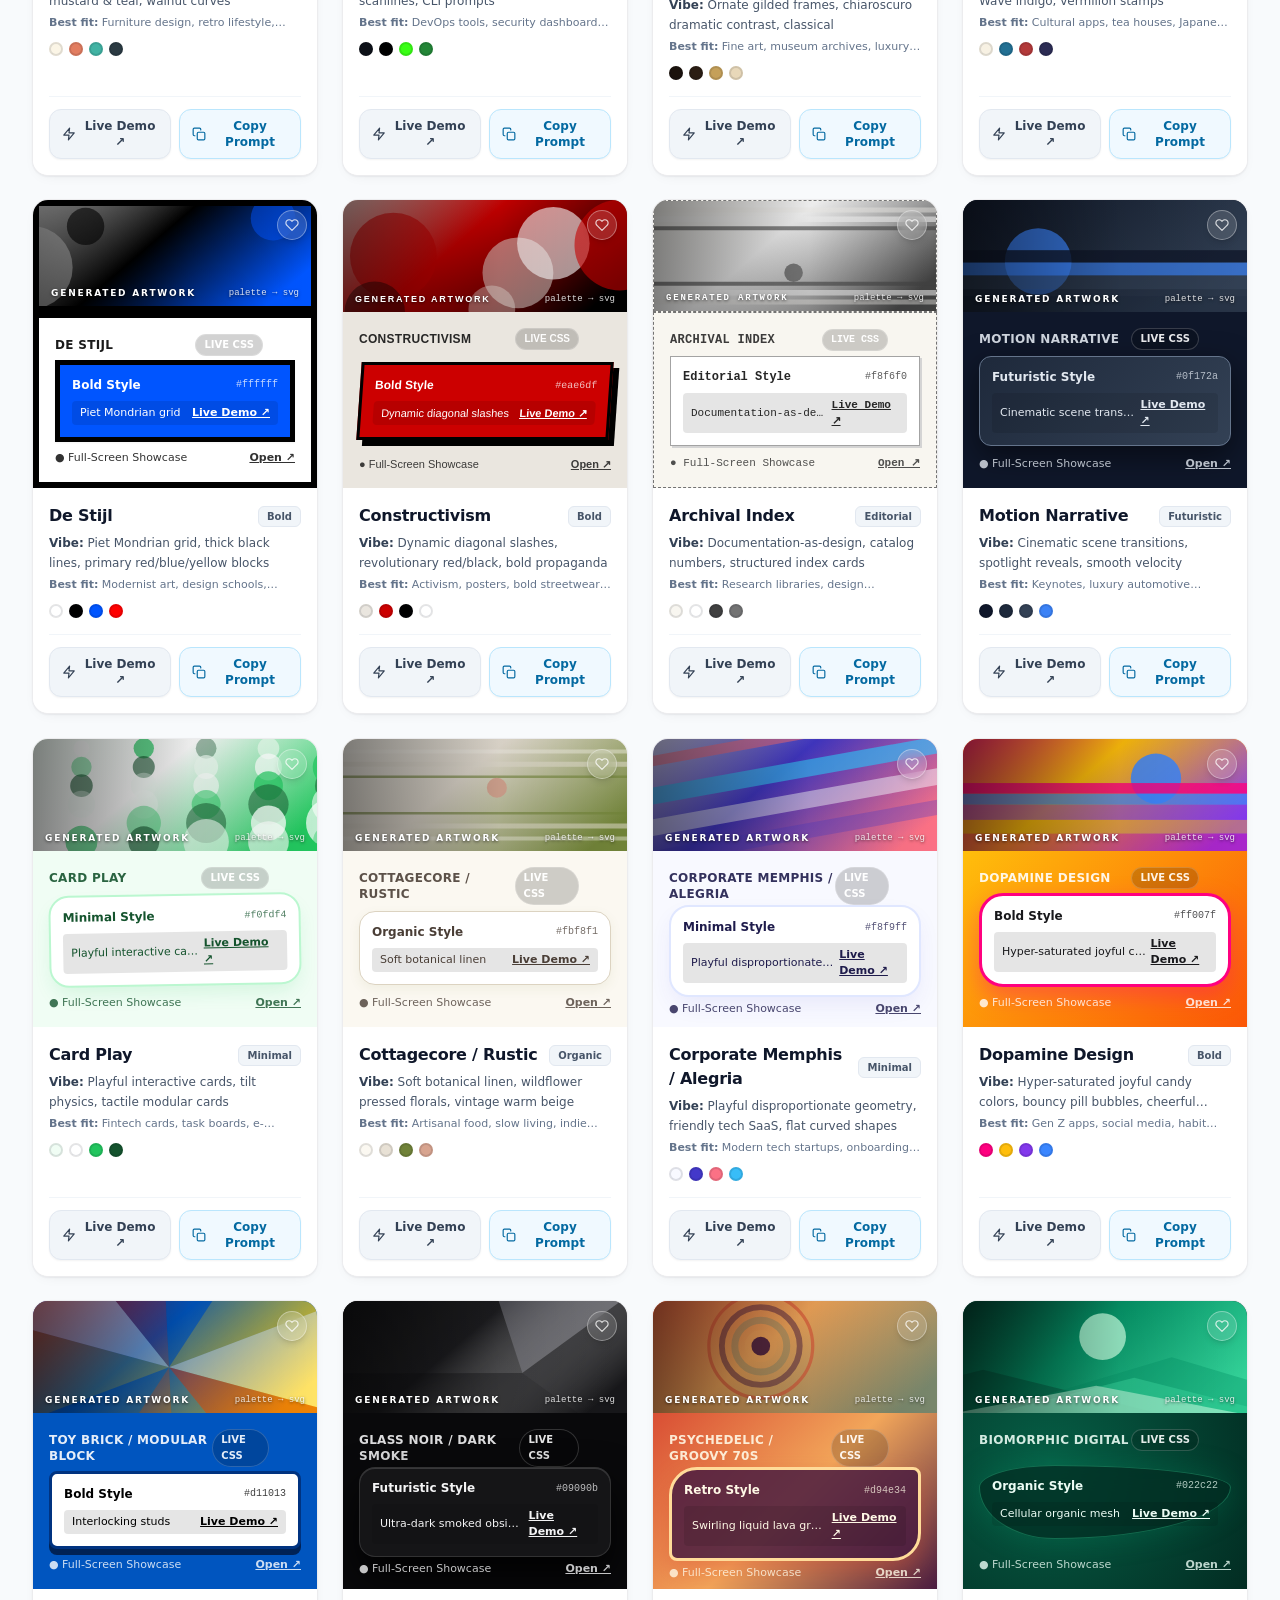
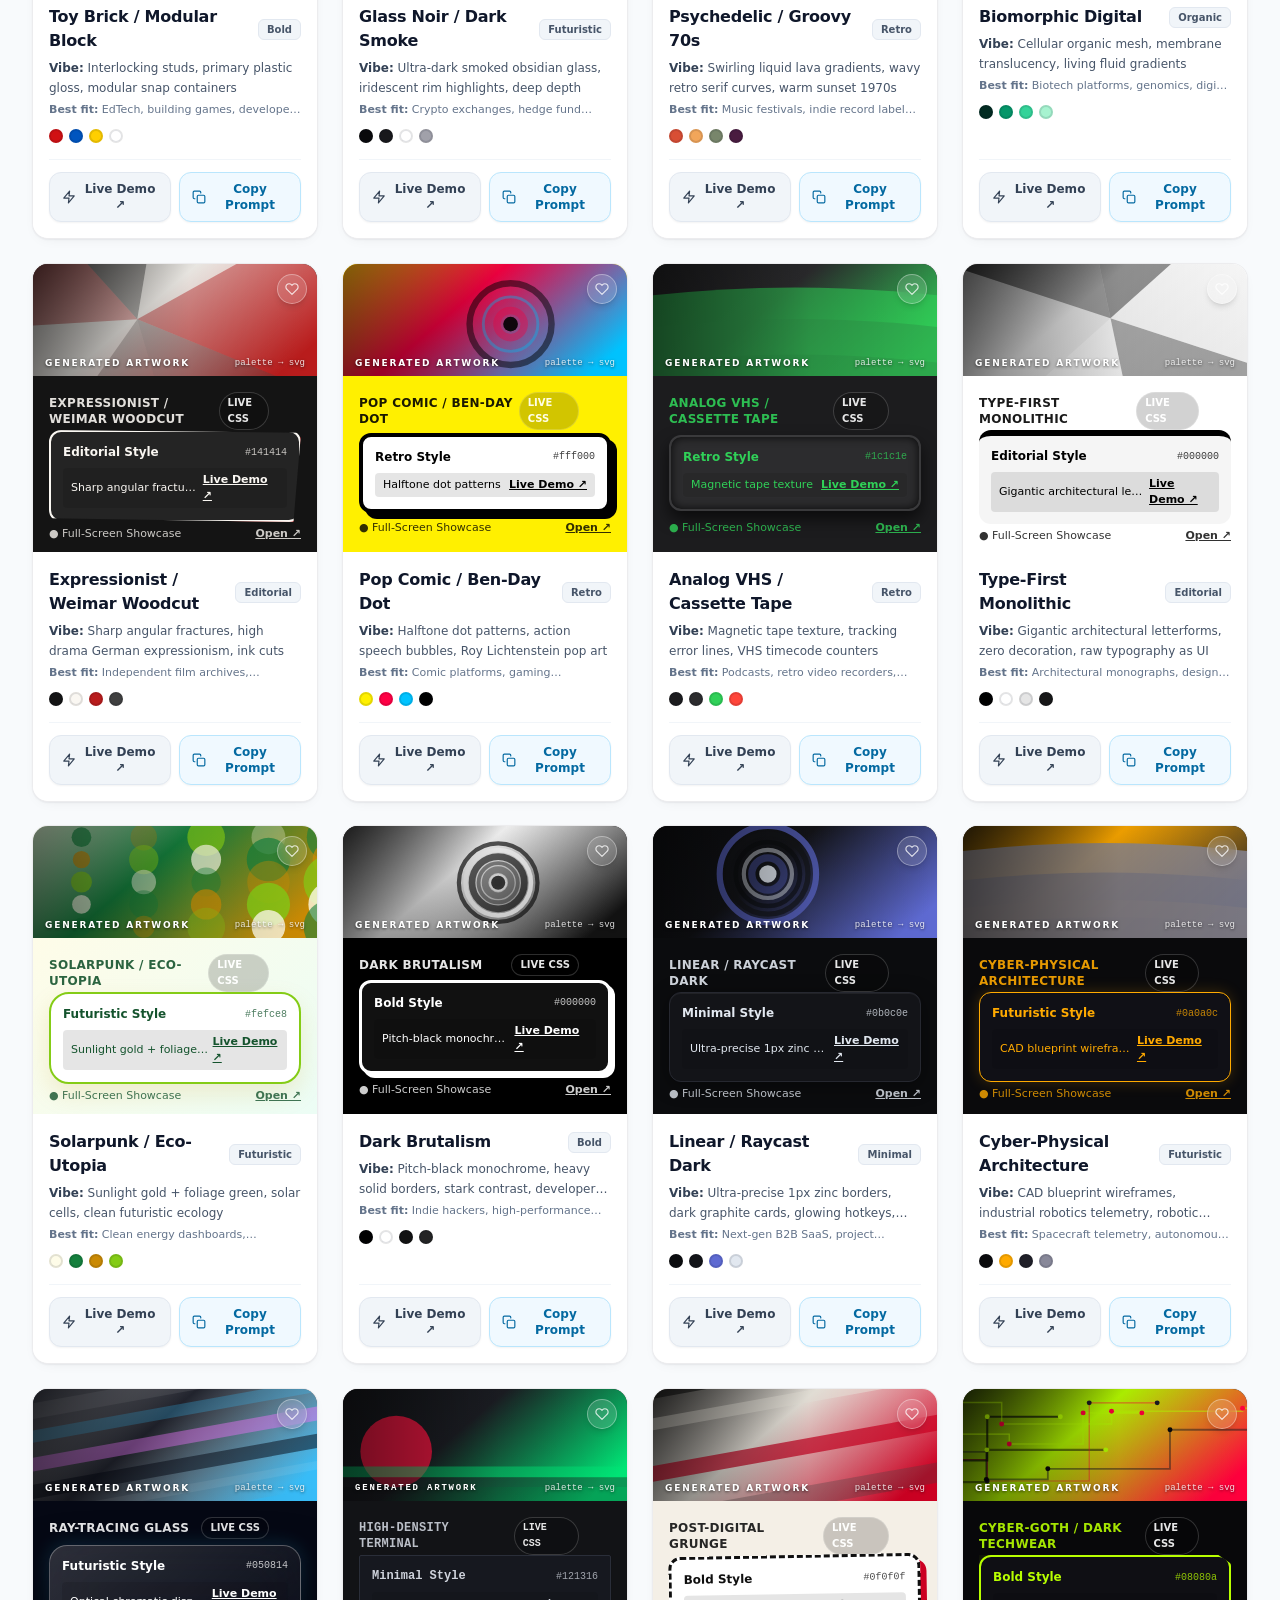
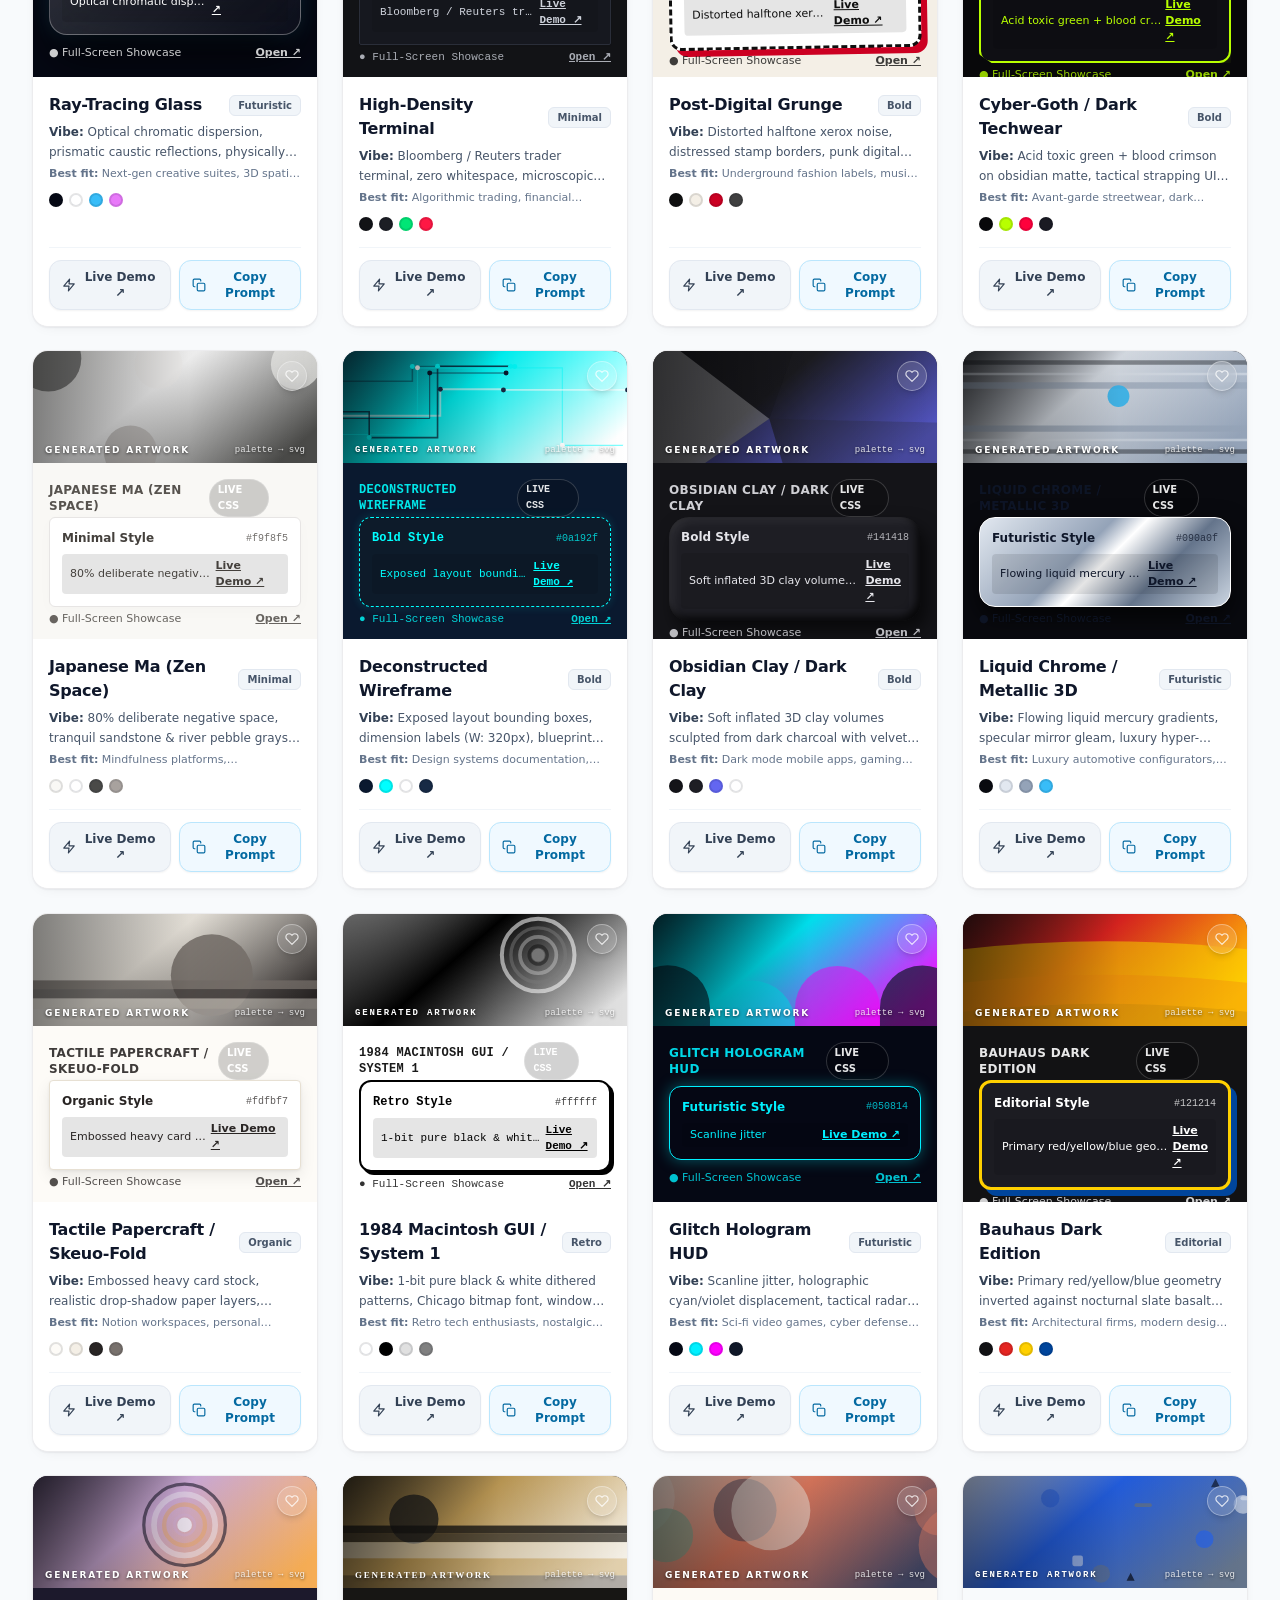
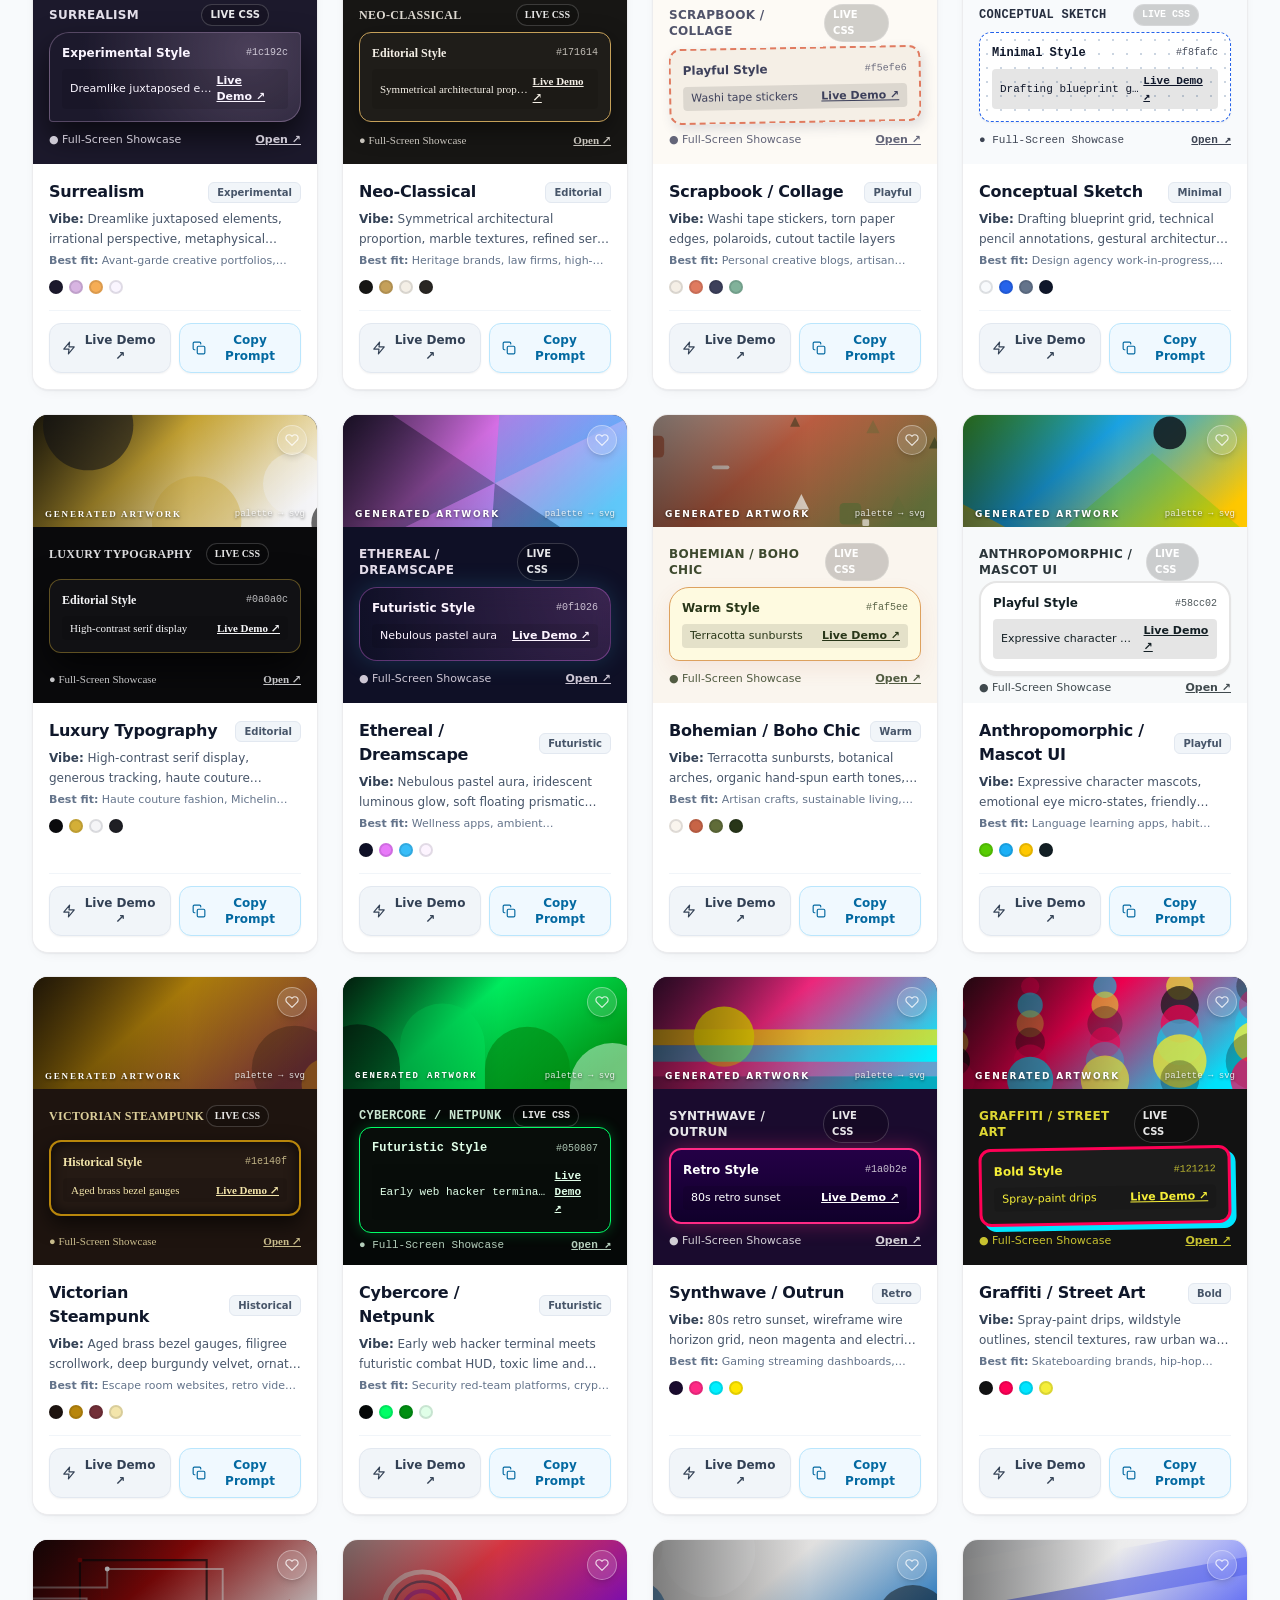
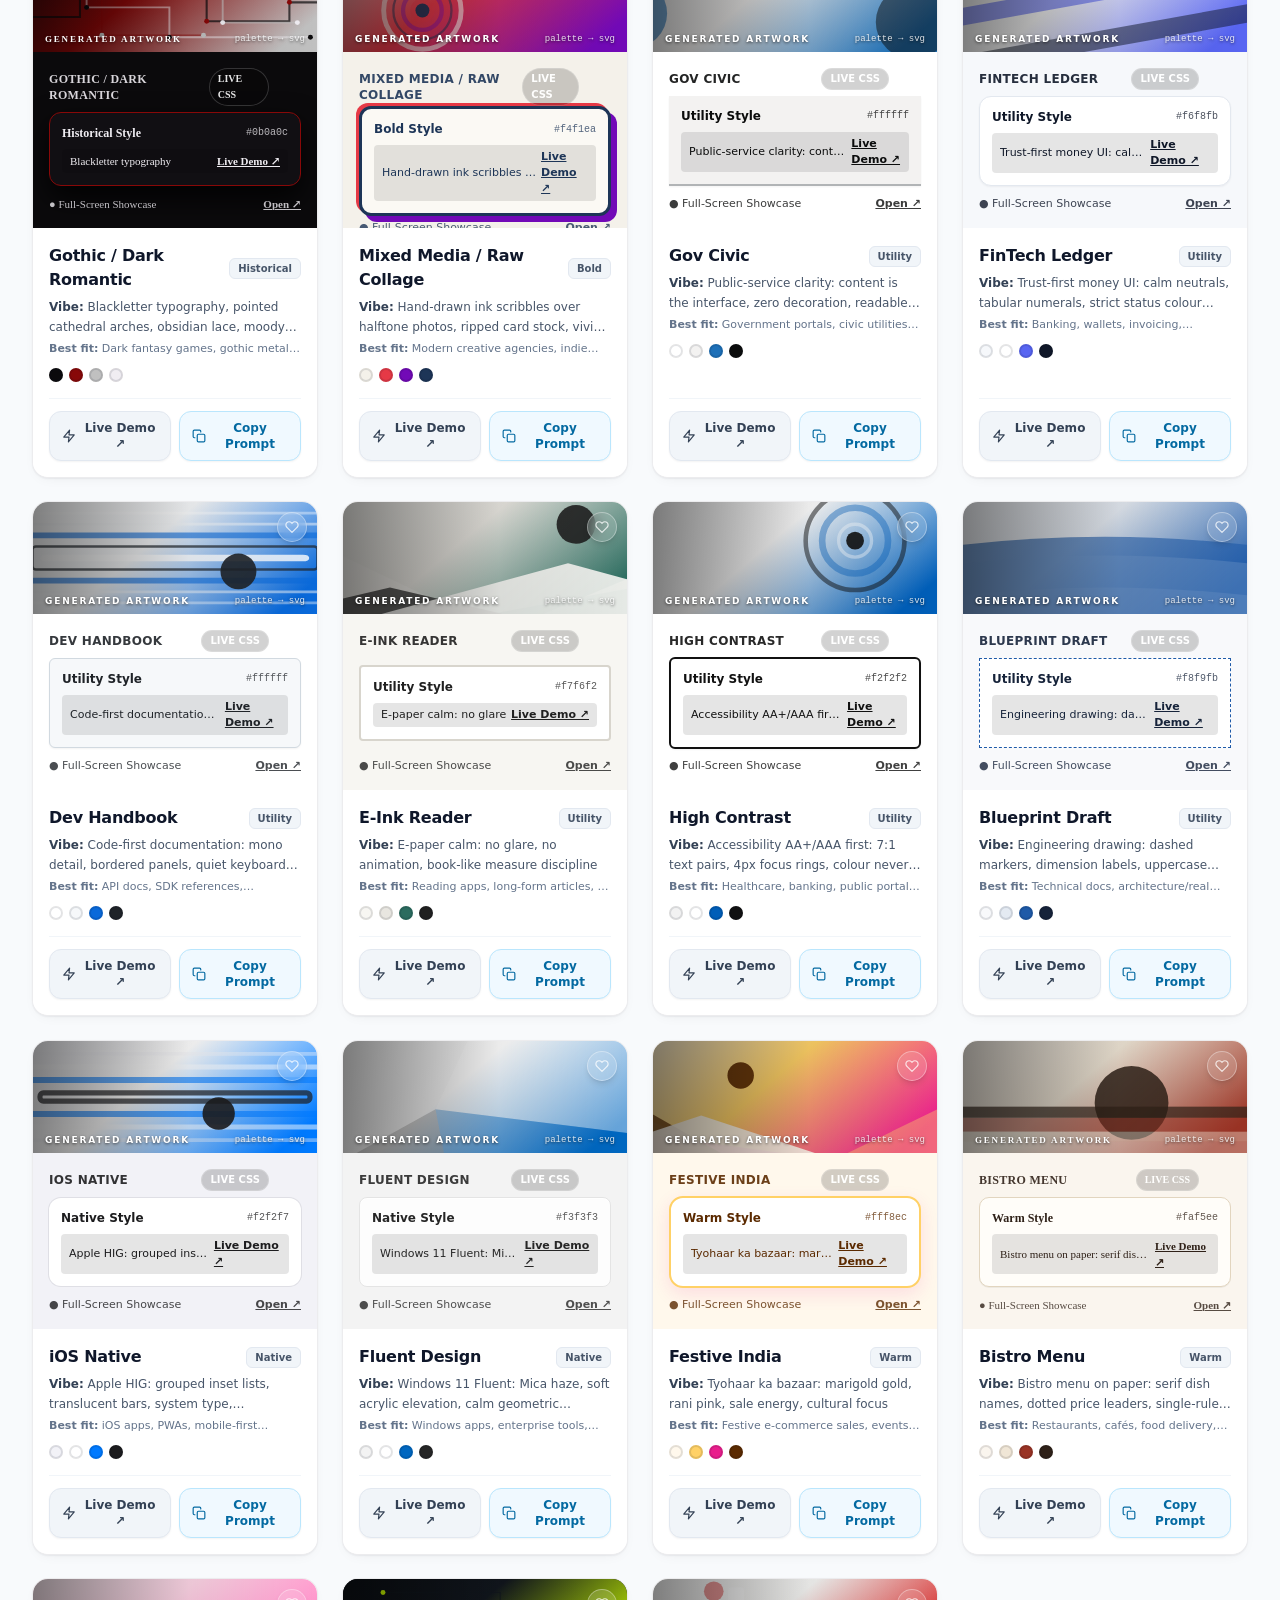
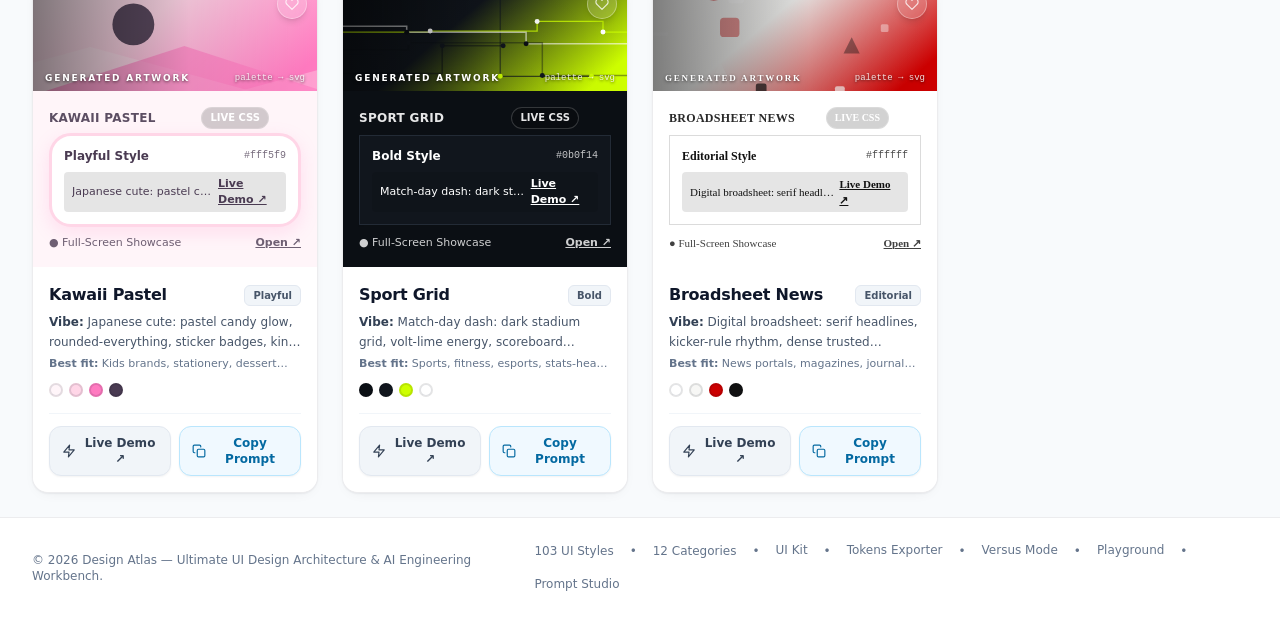
==== commit df2de0cc: "feat(shell): v2 redesign — cohesive chrome/hero/cards layer (index-only) Additive redesign on my own" ====
--- a/index.html
+++ b/index.html
@@ -97,13 +97,15 @@
   <link rel="stylesheet" href="css/features.css">
   <!-- App Shell Skin: Monolith architectural basalt restyle -->
   <link rel="stylesheet" href="css/monolith-shell.css">
+  <!-- Shell v2 design layer: cohesive chrome/hero/cards rework (additive, index-only) -->
+  <link rel="stylesheet" href="css/shell-v2.css">
 </head>
 <body class="bg-slate-50 text-slate-900 dark:bg-slate-950 dark:text-slate-100 min-h-screen flex flex-col antialiased transition-colors duration-200">
 
   <!-- ==========================================
        HEADER & TOP CONTROLS
        ========================================== -->
-  <header class="sticky top-0 z-40 bg-white/85 dark:bg-slate-900/85 backdrop-blur-md border-b border-slate-200 dark:border-slate-800 transition-colors">
+  <header class="sv2-header sticky top-0 z-40 bg-white/85 dark:bg-slate-900/85 backdrop-blur-md border-b border-slate-200 dark:border-slate-800 transition-colors">
     <div class="max-w-7xl mx-auto px-4 sm:px-6 lg:px-8 py-3.5 flex flex-col md:flex-row items-center justify-between gap-4">
       
       <!-- Brand Logo / Title -->
@@ -158,7 +160,7 @@
       </nav>
 
       <!-- Utility Actions (Random, Sound, Moodboard, Dark Mode) -->
-      <div class="flex items-center gap-2">
+      <div class="sv2-actions flex items-center gap-2">
         
         <!-- Random Style Roller -->
         <button
@@ -240,7 +242,7 @@
   <div id="view-gallery" class="view-panel block">
     
     <!-- Hero Banner -->
-    <section class="max-w-7xl mx-auto px-4 sm:px-6 lg:px-8 pt-8 pb-4 text-center">
+    <section class="sv2-hero max-w-7xl mx-auto px-4 sm:px-6 lg:px-8 pt-8 pb-4 text-center">
       <div class="inline-flex items-center gap-2 px-3 py-1 rounded-full text-xs font-semibold bg-indigo-50 dark:bg-indigo-950/70 text-indigo-700 dark:text-indigo-300 border border-indigo-200 dark:border-indigo-800 mb-3">
         <svg class="icon text-amber-400" aria-hidden="true" focusable="false"><use href="#i-star"></use></svg>
         <span id="hero-count-badge">103 Curated UI Design Languages for AI Prototyping</span>
@@ -258,7 +260,7 @@
       </div>
 
       <!-- Search, Sort & Result Toolbar -->
-      <div class="max-w-3xl mx-auto mt-4 flex flex-col sm:flex-row items-center gap-3">
+      <div class="sv2-toolbar max-w-3xl mx-auto mt-4 flex flex-col sm:flex-row items-center gap-3">
         <div class="relative w-full">
           <input
             id="search-input"
@@ -549,7 +551,7 @@
   <!-- ==========================================
        FOOTER
        ========================================== -->
-  <footer class="border-t border-slate-200 dark:border-slate-800 bg-white dark:bg-slate-900/60 py-6 transition-colors">
+  <footer class="sv2-footer border-t border-slate-200 dark:border-slate-800 bg-white dark:bg-slate-900/60 py-6 transition-colors">
     <div class="max-w-7xl mx-auto px-4 sm:px-6 lg:px-8 flex flex-col sm:flex-row items-center justify-between gap-4 text-xs text-slate-500 dark:text-slate-400">
       <p>© 2026 Design Atlas — Ultimate UI Design Architecture & AI Engineering Workbench.</p>
       <div class="flex flex-wrap items-center gap-4">
@@ -997,7 +999,9 @@
               title="${isFav ? 'Remove from favorites' : 'Add to favorites'}"
               class="absolute top-2.5 right-2.5 z-20 w-8 h-8 rounded-full bg-black/40 hover:bg-black/70 backdrop-blur-md flex items-center justify-center text-xs transition border border-white/20 shadow-md ${isFav ? 'text-rose-400' : 'text-white/80'}"
             >
-              ${isFav ? '❤️' : '🤍'}
+              ${isFav
+                ? icon('heart-filled', 'w-4 h-4', '14px')
+                : icon('heart', 'w-4 h-4', '14px')}
             </button>
 
             ${cardArtMarkup(item)}
--- a/css/shell-v2.css
+++ b/css/shell-v2.css
@@ -0,0 +1,276 @@
+/* ==========================================================================
+   SHELL v2 — cohesive design layer (my-taste rework of the Atlas chrome)
+   --------------------------------------------------------------------------
+   SCOPE: index.html shell ONLY — header, hero, toolbar, filter chips, card
+   frames, footer. The 103 .style-* engines, the showcase stage, and
+   features.css generic components are untouched (additive standing rule).
+   Specificity: hooks are id/class-level; identity props (color, radius,
+   font) set on shell elements only, never on .style-* internals.
+   LINKED ONLY FROM index.html for a reason: other pages keep their shell.
+   ========================================================================== */
+
+/* ---------------------------------------------------------------- tokens */
+:root {
+  --sv2-radius: 12px;
+  --sv2-radius-sm: 9px;
+  --sv2-ring: 0 0 0 3px rgba(56, 189, 248, 0.35);
+  --sv2-hairline: rgba(15, 23, 42, 0.08);
+  --sv2-hairline-dark: rgba(148, 163, 184, 0.14);
+  --sv2-shadow-soft: 0 1px 2px rgba(15, 23, 42, 0.06), 0 4px 14px -6px rgba(15, 23, 42, 0.08);
+  --sv2-shadow-lift: 0 2px 4px rgba(15, 23, 42, 0.05), 0 16px 32px -12px rgba(15, 23, 42, 0.16);
+  --sv2-ease: cubic-bezier(0.2, 0.6, 0.2, 1);
+}
+
+.dark {
+  --sv2-hairline: var(--sv2-hairline-dark);
+  --sv2-shadow-soft: 0 1px 2px rgba(0, 0, 0, 0.4), 0 4px 14px -6px rgba(0, 0, 0, 0.35);
+  --sv2-shadow-lift: 0 2px 4px rgba(0, 0, 0, 0.35), 0 18px 36px -12px rgba(0, 0, 0, 0.55);
+}
+
+/* Universal shell focus ring — keyboard paths never disappear */
+.sv2-header :focus-visible,
+.sv2-hero :focus-visible,
+.sv2-footer :focus-visible,
+#card-grid :focus-visible {
+  outline: 2px solid #0ea5e9;
+  outline-offset: 2px;
+  border-radius: 6px;
+}
+
+/* ---------------------------------------------------------------- header */
+.sv2-header {
+  border-bottom: 1px solid var(--sv2-hairline);
+  background: rgba(255, 255, 255, 0.78);
+}
+.dark .sv2-header {
+  background: rgba(9, 11, 18, 0.78);
+}
+
+.sv2-header > div {
+  padding-top: 0.65rem;
+  padding-bottom: 0.65rem;
+}
+
+/* Brand: tighter lockup, quieter badge */
+.sv2-header h1 {
+  letter-spacing: -0.02em;
+}
+.sv2-header h1 span[id$="count-badge"] {
+  font-variant-numeric: tabular-nums;
+  background: transparent !important;
+  border: 1px solid var(--sv2-hairline);
+  color: inherit;
+  opacity: 0.72;
+  letter-spacing: 0.01em;
+}
+.sv2-header h1 + p {
+  letter-spacing: 0.005em;
+}
+.sv2-header .w-10.h-10 {
+  border-radius: 10px;
+  box-shadow: 0 6px 16px -6px rgba(99, 102, 241, 0.45);
+}
+
+/* Nav tabs: quiet pills, active reads as ink-on-paper */
+.sv2-header nav a,
+.sv2-header nav button {
+  border-radius: 8px;
+  transition: color 150ms var(--sv2-ease), background-color 150ms var(--sv2-ease), box-shadow 150ms var(--sv2-ease);
+}
+.sv2-header nav button[id^="nav-tab-"][class*="bg-white"] {
+  box-shadow: inset 0 0 0 1px var(--sv2-hairline), 0 1px 2px rgba(15, 23, 42, 0.08);
+}
+.dark .sv2-header nav button[id^="nav-tab-"][class*="bg-white"] {
+  box-shadow: inset 0 0 0 1px rgba(148, 163, 184, 0.2), 0 1px 2px rgba(0, 0, 0, 0.4);
+}
+
+/* Utility action chips: uniform ghost buttons */
+.sv2-actions > button {
+  border-radius: 10px;
+  border-color: var(--sv2-hairline);
+  transition: transform 120ms var(--sv2-ease), background-color 150ms var(--sv2-ease), box-shadow 150ms var(--sv2-ease), color 150ms var(--sv2-ease);
+}
+.sv2-actions > button:active {
+  transform: scale(0.94);
+}
+
+/* ------------------------------------------------------------------ hero */
+.sv2-hero {
+  padding-top: 3rem;
+  padding-bottom: 1.25rem;
+}
+
+/* Kicker badge: hairline ghost, not a filled pill */
+.sv2-hero > div:nth-of-type(1) {
+  background: transparent !important;
+  border: 1px solid var(--sv2-hairline);
+  backdrop-filter: none;
+}
+
+/* Display type: tighter, breathing */
+.sv2-hero h2 {
+  letter-spacing: -0.03em;
+  line-height: 1.04;
+}
+.sv2-hero h2 + p {
+  max-width: 44rem;
+  opacity: 0.92;
+}
+
+/* Harmonizer frame: from filled card to hairline tray */
+.sv2-hero .max-w-2xl {
+  border: 1px solid var(--sv2-hairline);
+  border-radius: 14px;
+  background: color-mix(in srgb, white 60%, transparent);
+  box-shadow: none;
+}
+.dark .sv2-hero .max-w-2xl {
+  background: rgba(148, 163, 184, 0.06);
+}
+
+/* -------------------------------------------------------- search + sort */
+.sv2-toolbar input[type="search"] {
+  border-radius: 999px;
+  border-color: var(--sv2-hairline);
+  box-shadow: var(--sv2-shadow-soft);
+  padding-top: 0.7rem;
+  padding-bottom: 0.7rem;
+  transition: box-shadow 150ms var(--sv2-ease), border-color 150ms var(--sv2-ease);
+}
+.sv2-toolbar input[type="search"]:focus {
+  border-color: rgba(56, 189, 248, 0.5);
+  outline: none;
+  box-shadow: var(--sv2-ring);
+}
+.sv2-toolbar select {
+  border-radius: 999px;
+  border-color: var(--sv2-hairline);
+  box-shadow: none;
+  transition: box-shadow 150ms var(--sv2-ease);
+}
+.sv2-toolbar select:focus {
+  outline: none;
+  box-shadow: var(--sv2-ring);
+}
+
+/* ---------------------------------------------------------- filter chips */
+#filter-container button {
+  border-radius: 999px;
+  font-size: 0.72rem;
+  padding: 0.35rem 0.7rem;
+  letter-spacing: 0.01em;
+  transition: background-color 150ms var(--sv2-ease), color 150ms var(--sv2-ease), box-shadow 150ms var(--sv2-ease), transform 120ms var(--sv2-ease);
+}
+#filter-container button:active {
+  transform: scale(0.96);
+}
+/* Active chip: ink-on-paper monochrome instead of loud sky fill */
+#filter-container button[class*="bg-sky-500"] {
+  background: #1e293b;
+  color: #f8fafc;
+  box-shadow: 0 4px 12px -4px rgba(15, 23, 42, 0.45);
+}
+.dark #filter-container button[class*="bg-sky-500"] {
+  background: #e2e8f0;
+  color: #0f172a;
+}
+
+/* ------------------------------------------------------------ card grid */
+#card-grid article {
+  border-radius: 16px;
+  border-color: var(--sv2-hairline);
+  box-shadow: var(--sv2-shadow-soft);
+  transition: transform 180ms var(--sv2-ease), box-shadow 180ms var(--sv2-ease), border-color 180ms var(--sv2-ease);
+}
+/* Quiet lift + accent hairline on hover (replaces loud 2xl shadow jump) */
+#card-grid article:hover {
+  transform: translateY(-3px);
+  box-shadow: var(--sv2-shadow-lift);
+  border-color: rgba(56, 189, 248, 0.35);
+}
+#card-grid article::after {
+  content: "";
+  position: absolute;
+  inset: 0 0 auto 0;
+  height: 2px;
+  border-radius: 16px 16px 0 0;
+  background: linear-gradient(90deg, #6366f1, #0ea5e9, #22d3ee);
+  opacity: 0;
+  transition: opacity 180ms var(--sv2-ease);
+  pointer-events: none;
+  z-index: 30;
+}
+#card-grid article:hover::after {
+  opacity: 1;
+}
+
+/* Card header copy rhythm */
+#card-grid article h3 {
+  letter-spacing: -0.015em;
+}
+
+/* Favorite button: ghost ring, not a dark bubble */
+#card-grid article button[title*="favorites"],
+#card-grid article button[title*="favorite"] {
+  background: rgba(255, 255, 255, 0.14);
+  border-color: rgba(255, 255, 255, 0.35);
+  backdrop-filter: blur(8px);
+  width: 30px;
+  height: 30px;
+  border-radius: 999px;
+}
+
+/* Footer info copy hierarchy */
+#card-grid article p strong {
+  font-weight: 600;
+}
+
+/* Palette dots: file under the name, consistent size */
+#card-grid article .rounded-full.inline-block[style*="background-color"] {
+  box-shadow: inset 0 0 0 1px rgba(15, 23, 42, 0.12);
+}
+
+/* ---------------------------------------------------------------- footer */
+.sv2-footer {
+  border-top: 1px solid var(--sv2-hairline);
+}
+.sv2-footer a {
+  text-decoration: none;
+  border-bottom: 1px solid transparent;
+  padding-bottom: 1px;
+  transition: color 150ms var(--sv2-ease), border-color 150ms var(--sv2-ease);
+}
+.sv2-footer a:hover {
+  border-bottom-color: currentColor;
+}
+
+/* -------------------------------------------------------------- scrollbar */
+* {
+  scrollbar-width: thin;
+  scrollbar-color: rgba(148, 163, 184, 0.35) transparent;
+}
+*::-webkit-scrollbar {
+  width: 10px;
+  height: 10px;
+}
+*::-webkit-scrollbar-thumb {
+  background: rgba(148, 163, 184, 0.35);
+  border-radius: 999px;
+  border: 3px solid transparent;
+  background-clip: content-box;
+}
+
+/* ----------------------------------------------------------- safe motion */
+@media (prefers-reduced-motion: reduce) {
+  #card-grid article,
+  #card-grid article::after,
+  #filter-container button,
+  .sv2-actions > button,
+  .sv2-header nav a,
+  .sv2-header nav button {
+    transition: none;
+  }
+  #card-grid article:hover {
+    transform: none;
+  }
+}
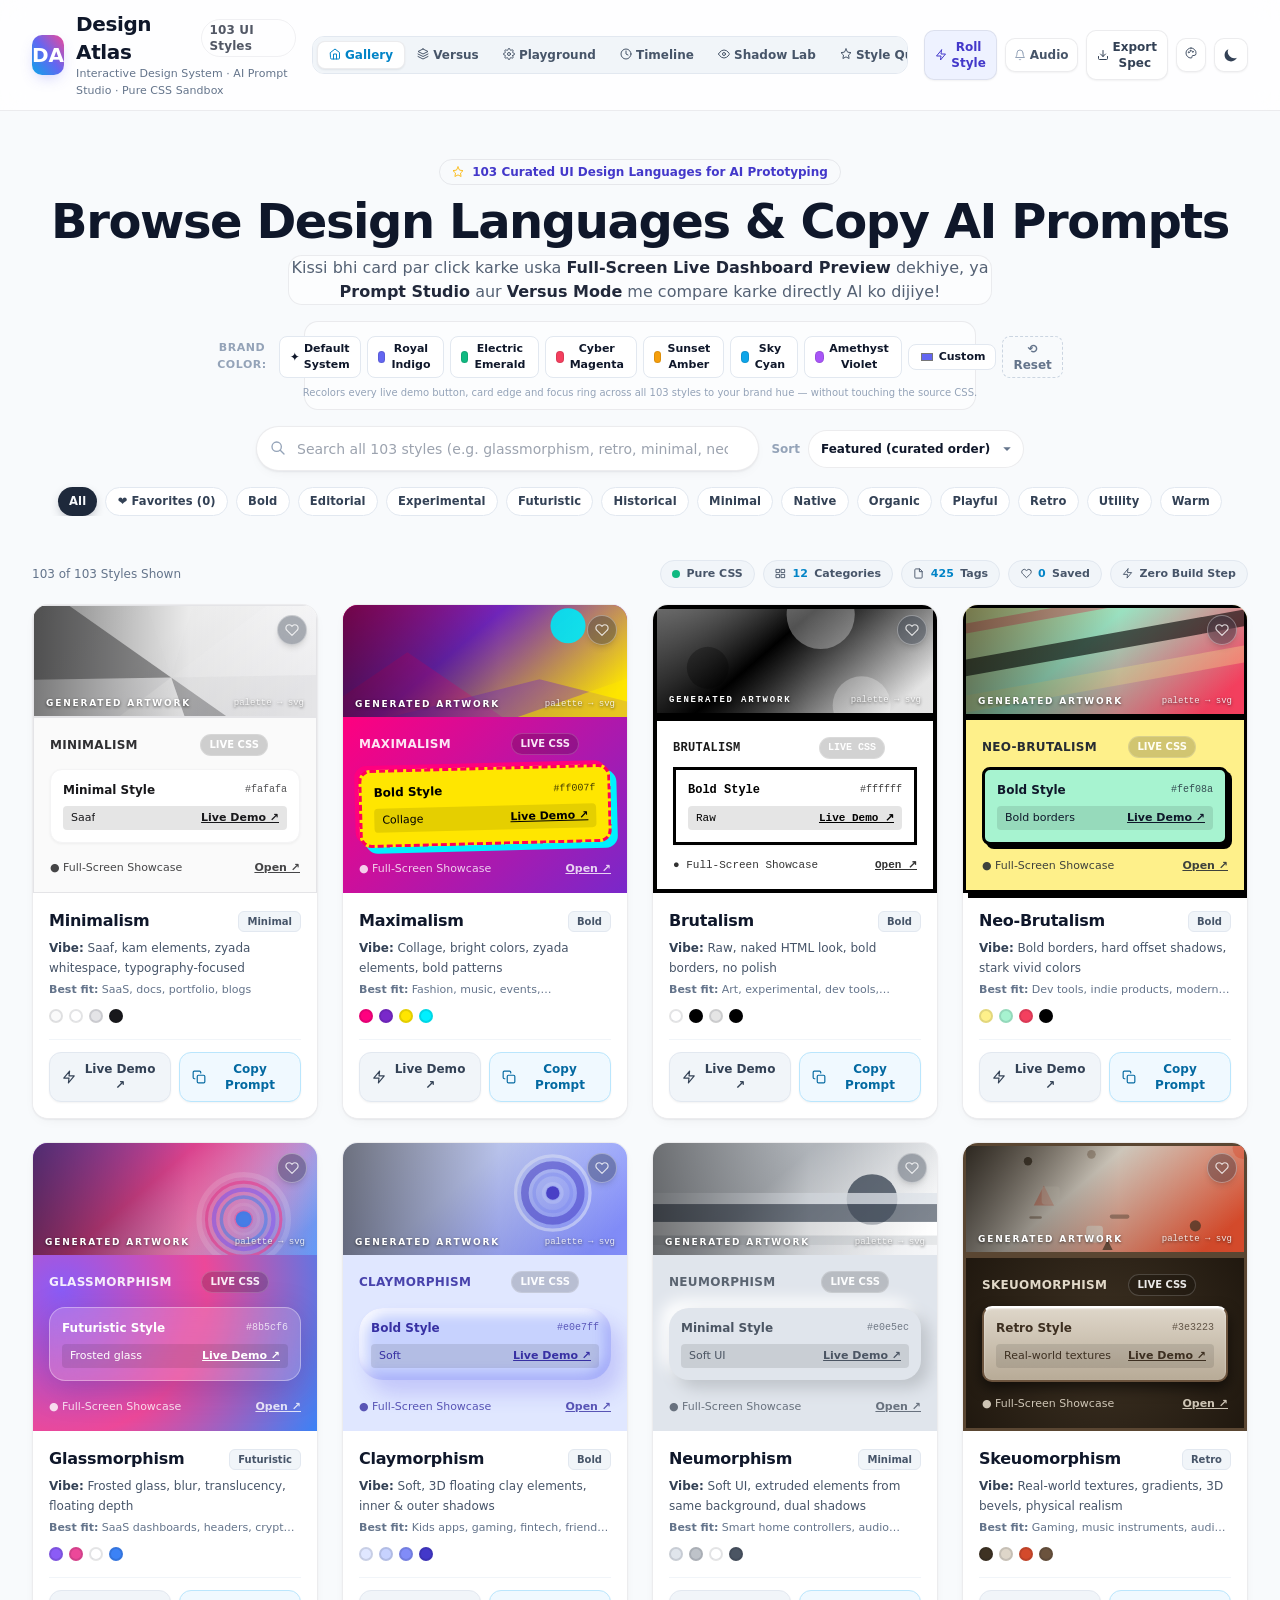
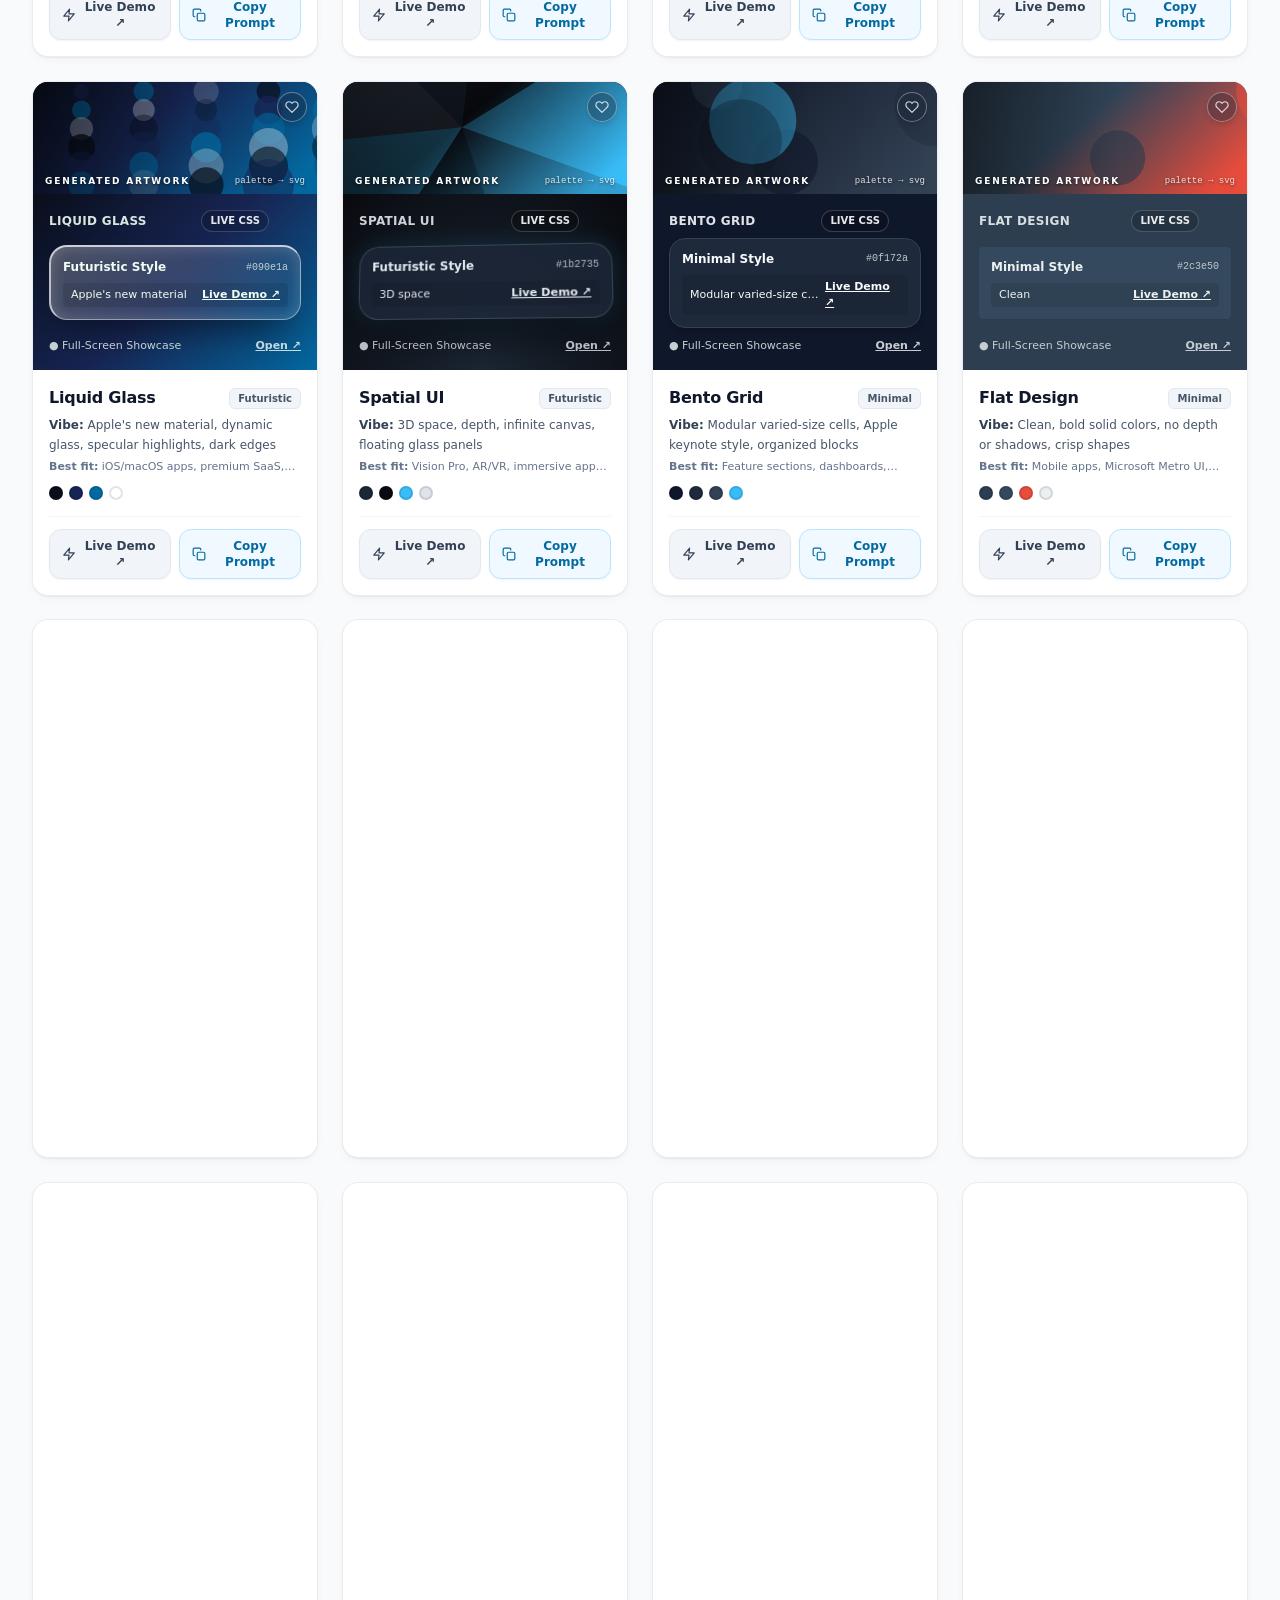
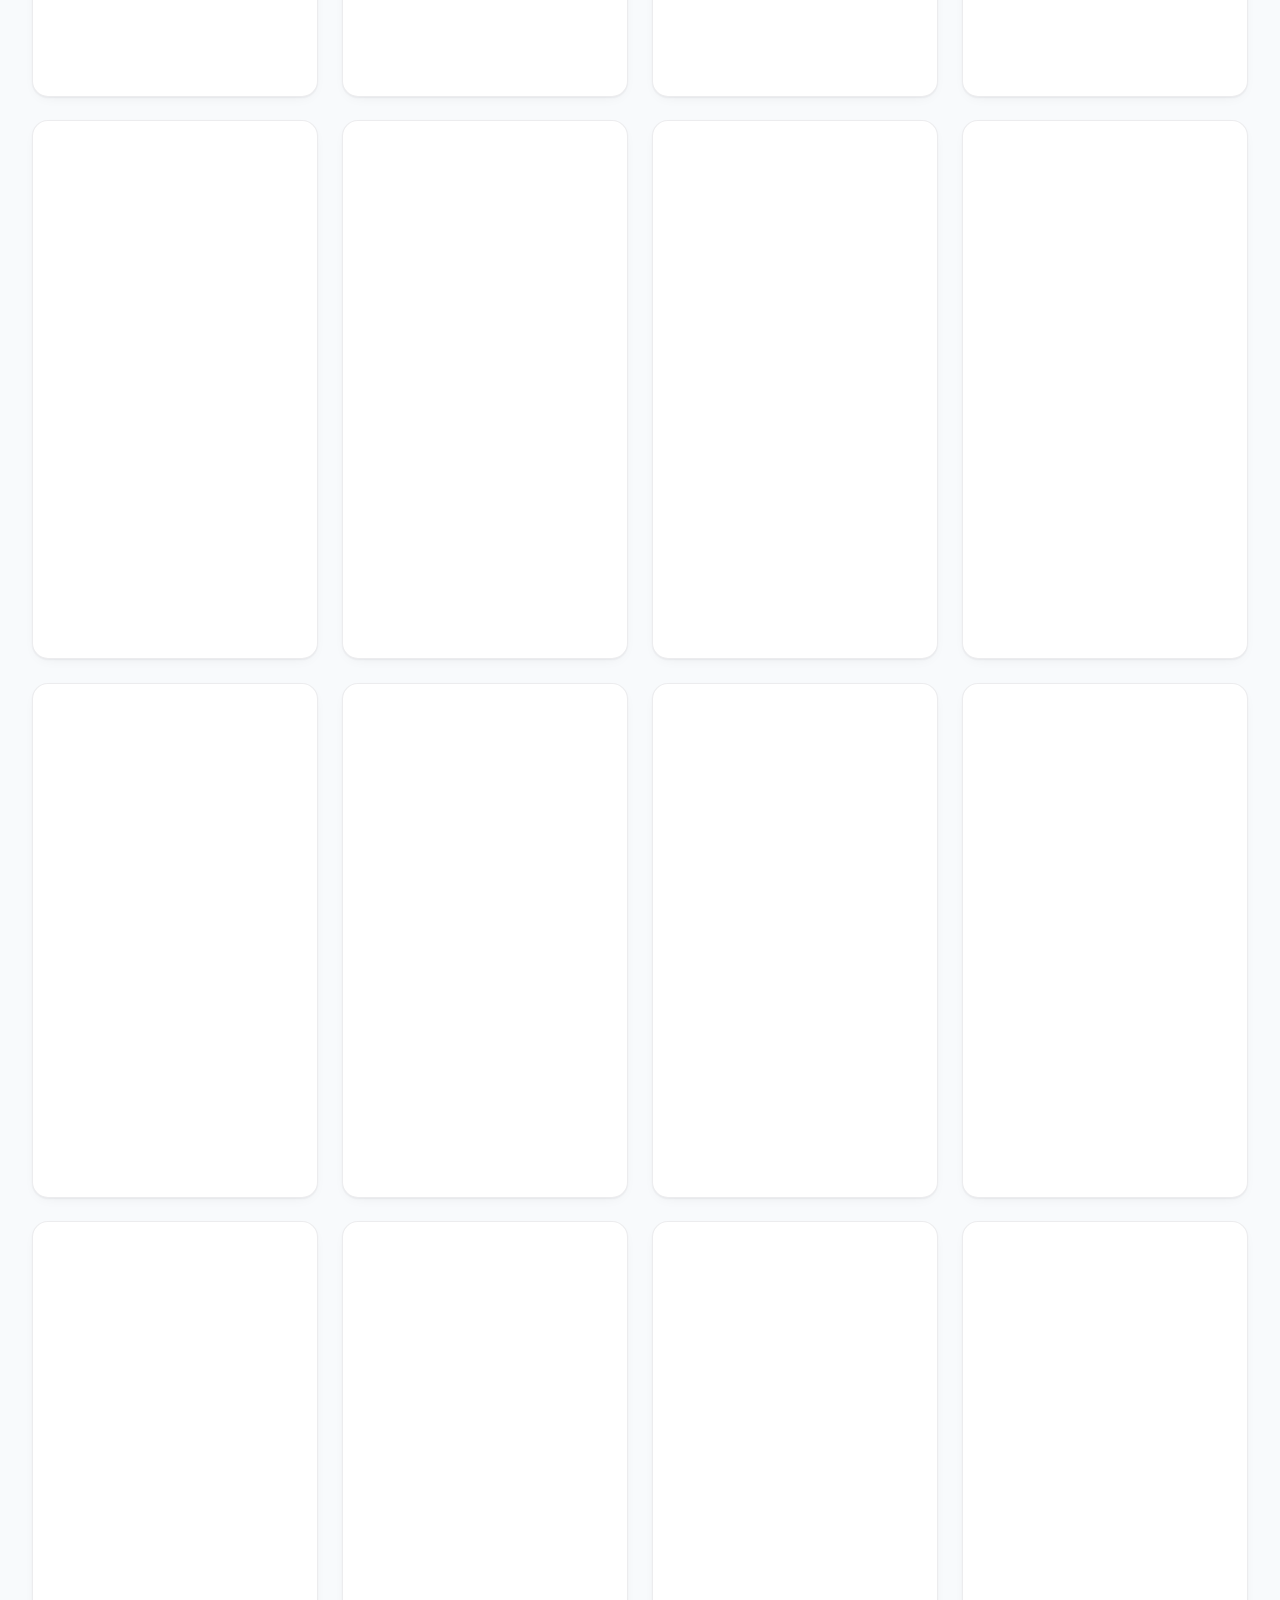
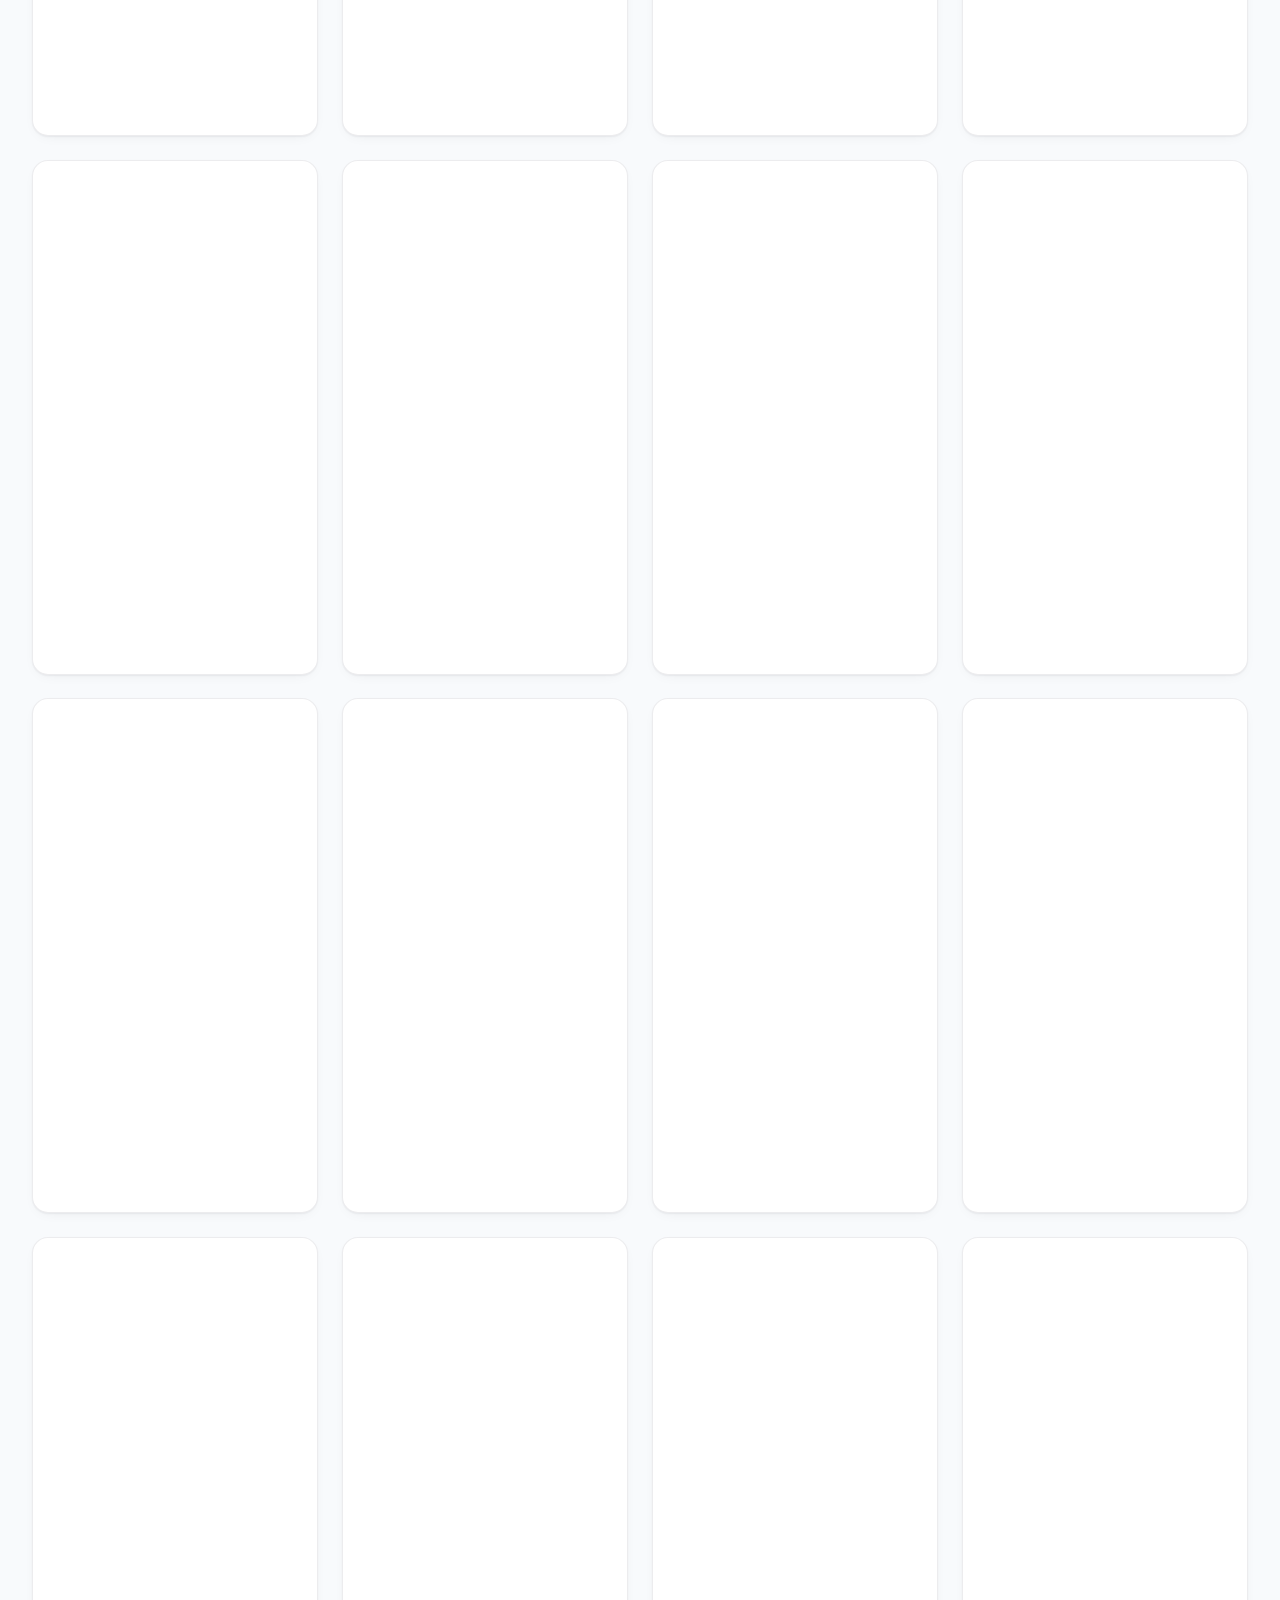
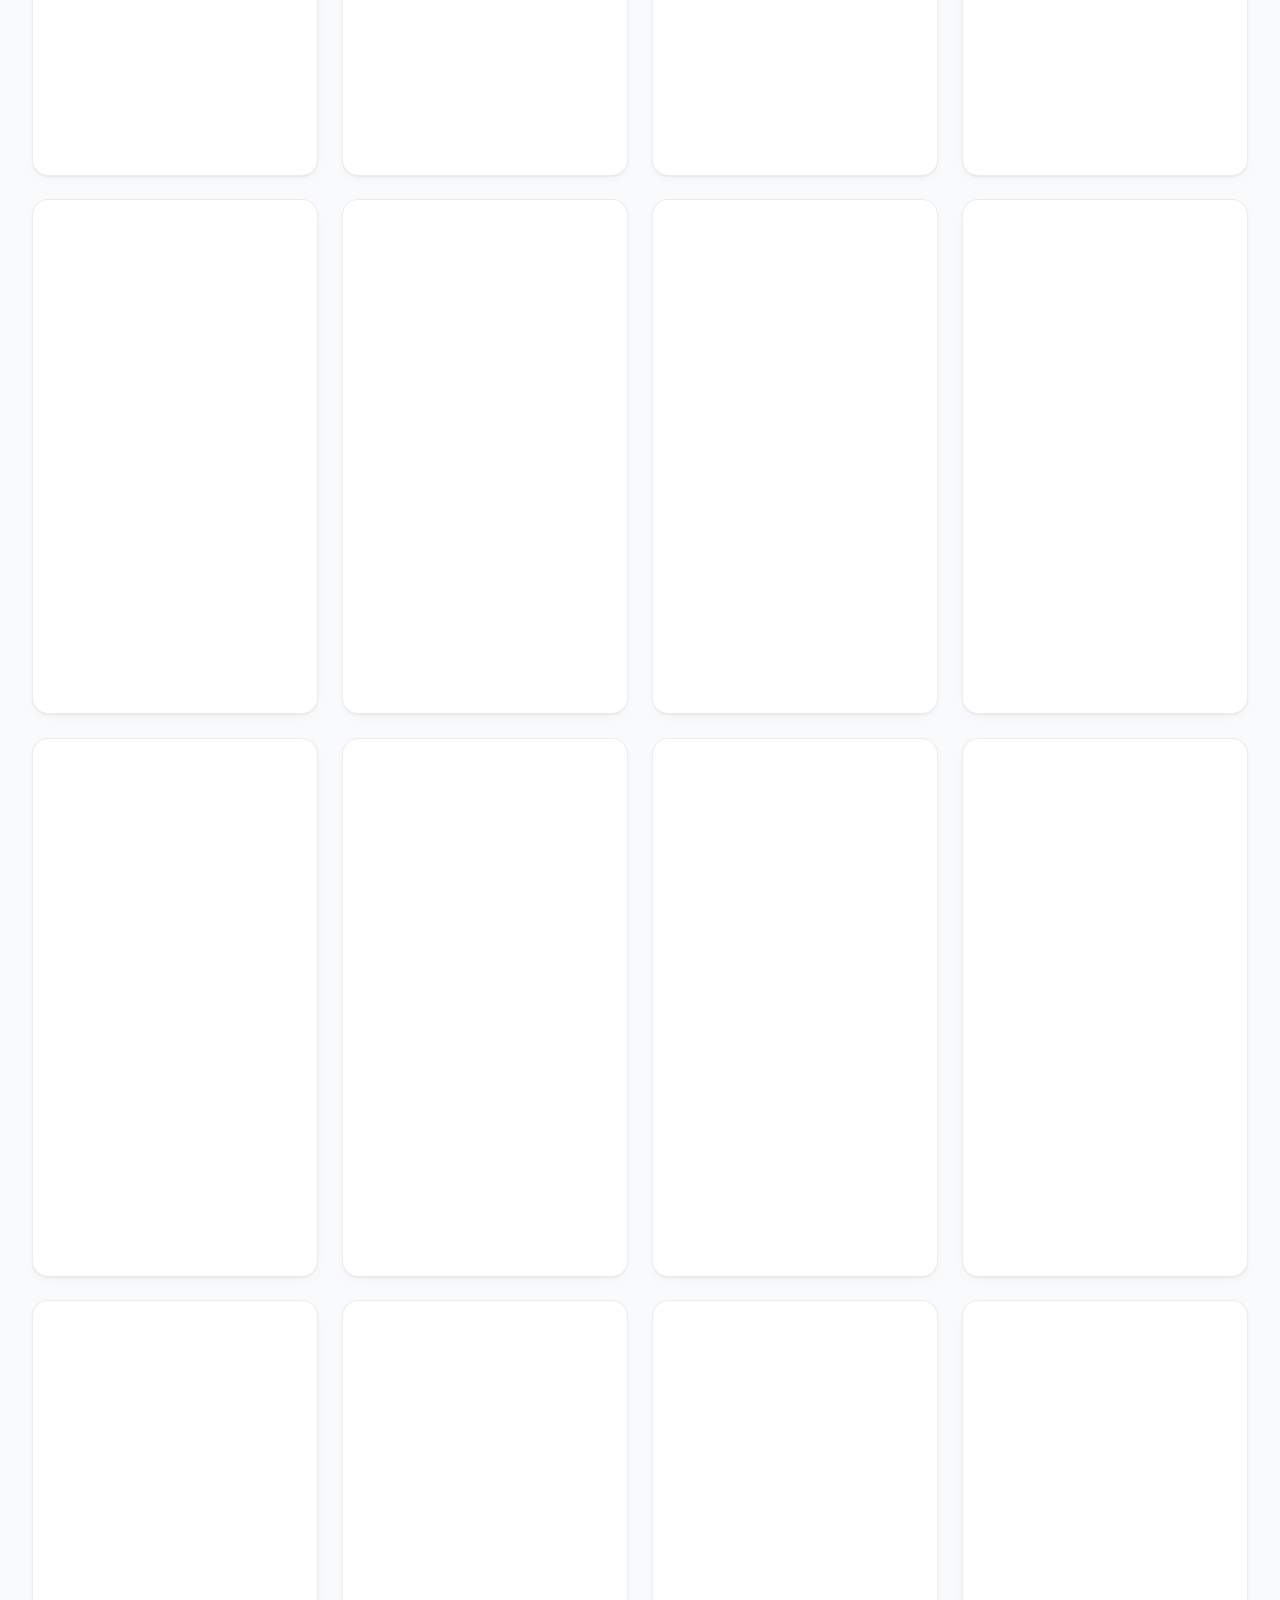
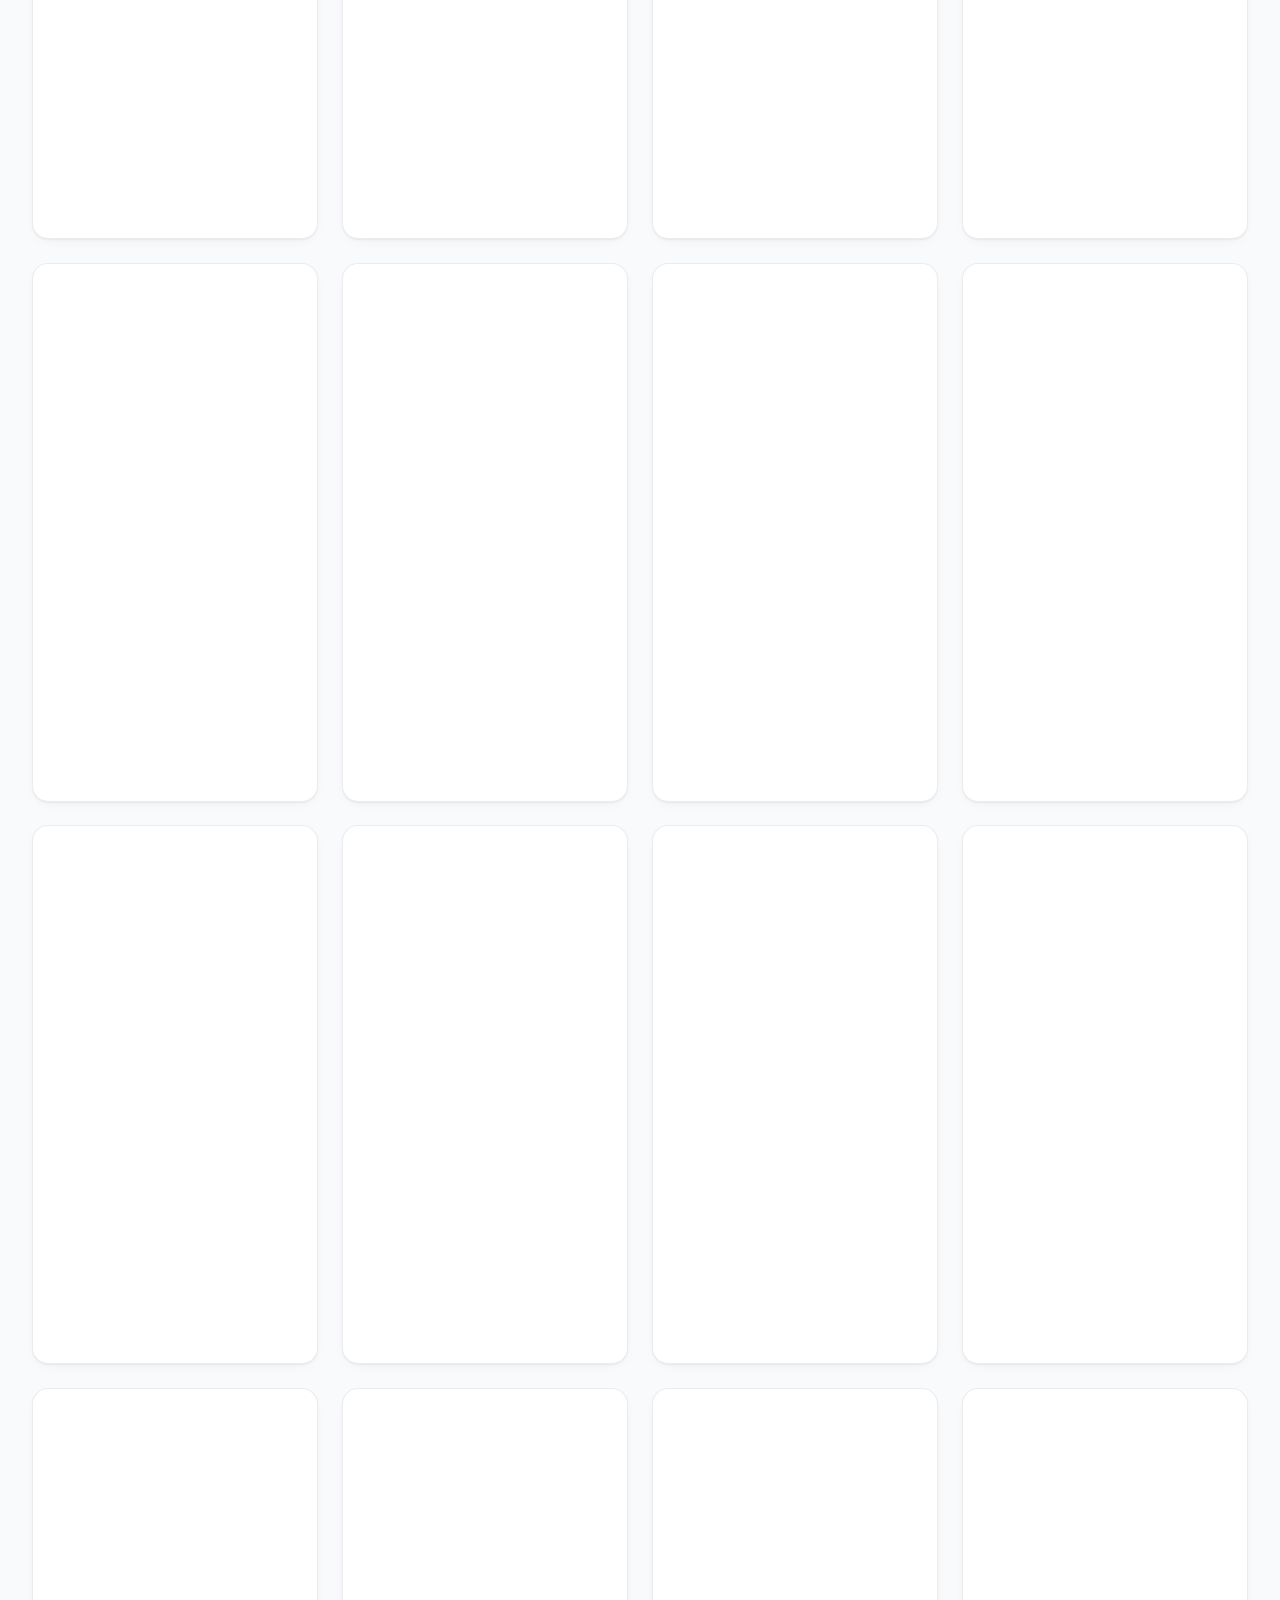
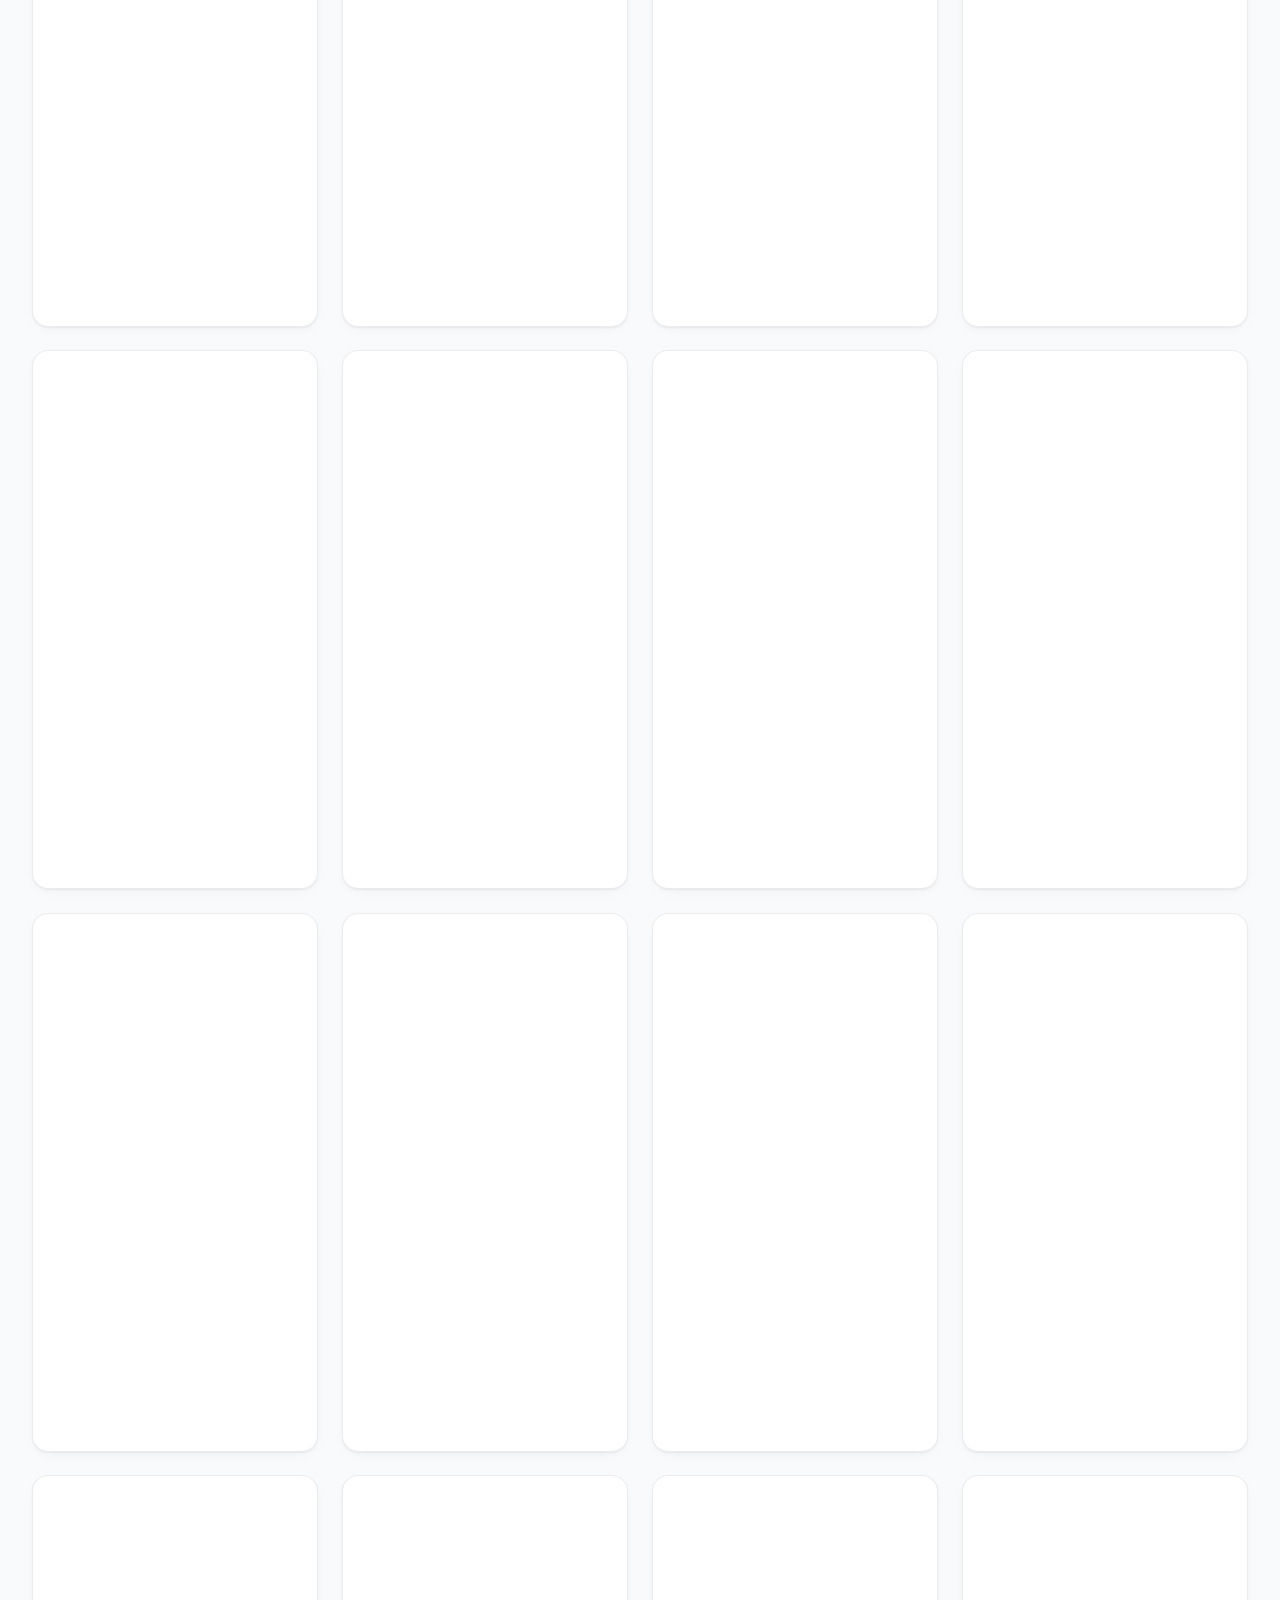
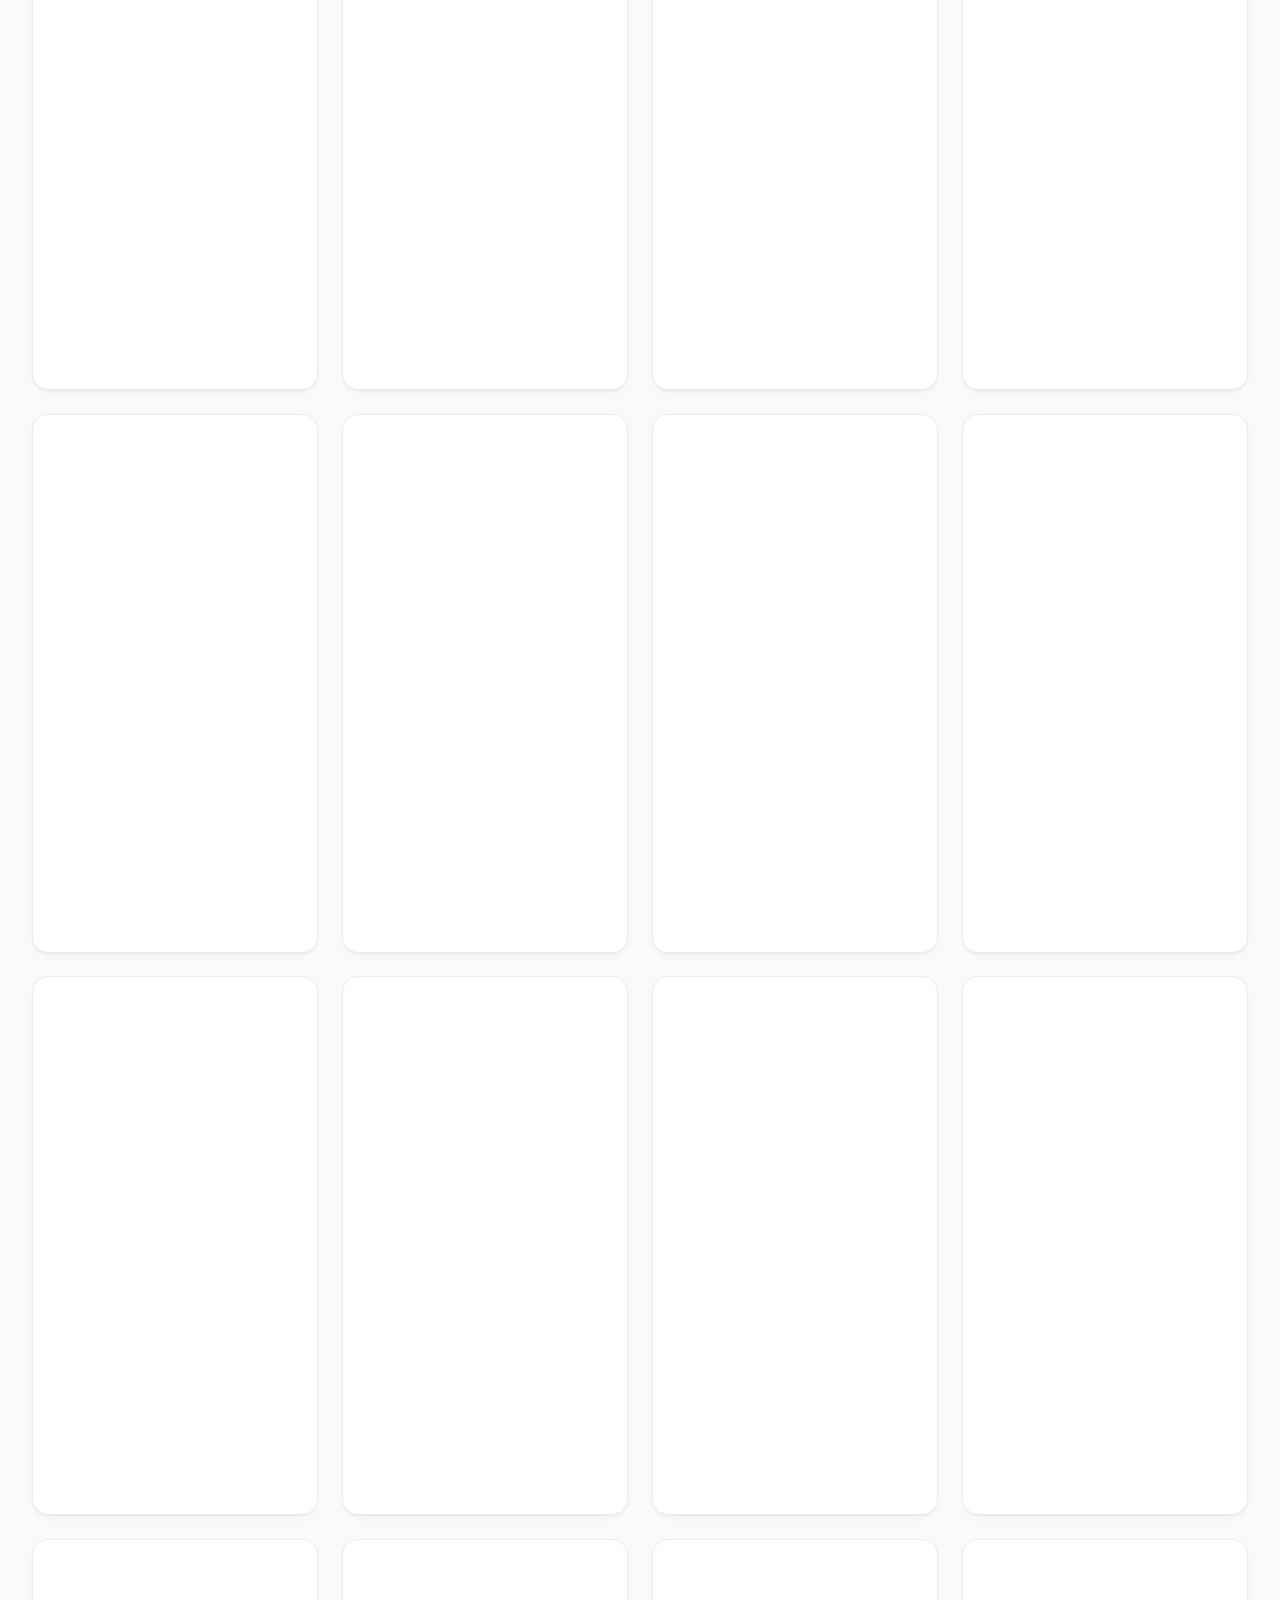
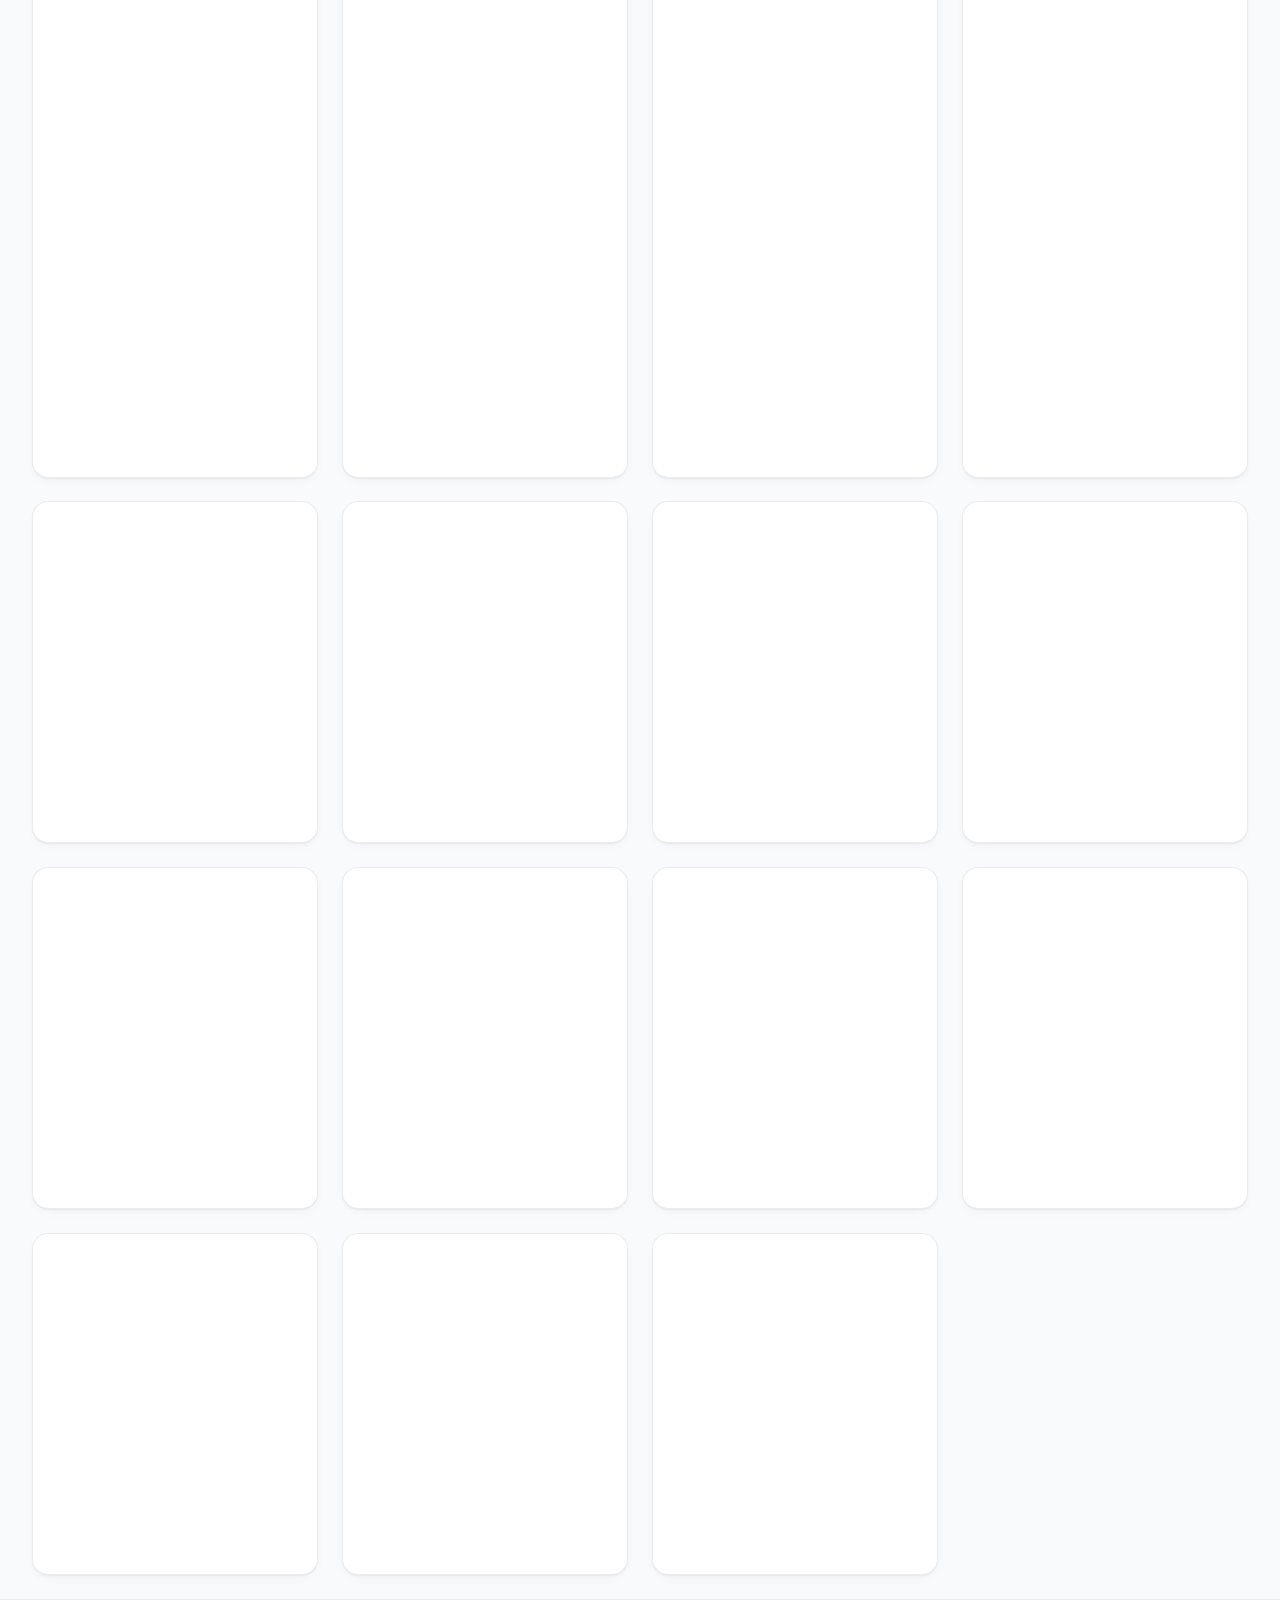
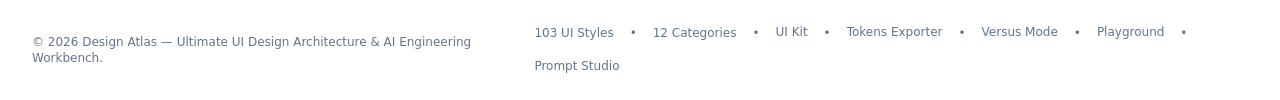
==== commit 4d769575: "perf(server): serve.py fast server + lazy card paint + non-blocking fonts This fixes the measured "w" ====
--- a/index.html
+++ b/index.html
@@ -48,7 +48,8 @@
   <!-- Google Fonts -->
   <link rel="preconnect" href="https://fonts.googleapis.com">
   <link rel="preconnect" href="https://fonts.gstatic.com" crossorigin>
-  <link href="https://fonts.googleapis.com/css2?family=Caveat:wght@600&family=Cinzel:wght@600;800&family=Inter:wght@300;400;500;600;700;800;900&family=Playfair+Display:ital,wght@0,600;0,800;1,400&family=Space+Grotesk:wght@500;700&family=Space+Mono:ital,wght@0,400;0,700;1,400&family=Syne:wght@700;800&family=VT323&display=swap" rel="stylesheet">
+  <link href="https://fonts.googleapis.com/css2?family=Caveat:wght@600&family=Cinzel:wght@600;800&family=Inter:wght@300;400;500;600;700;800;900&family=Playfair+Display:ital,wght@0,600;0,800;1,400&family=Space+Grotesk:wght@500;700&family=Space+Mono:ital,wght@0,400;0,700;1,400&family=Syne:wght@700;800&family=VT323&display=swap" rel="stylesheet" media="print" onload="this.media='all';this.onload=null">
+  <noscript><link rel="stylesheet" href="https://fonts.googleapis.com/css2?family=Caveat:wght@600&family=Cinzel:wght@600;800&family=Inter:wght@300;400;500;600;700;800;900&family=Playfair+Display:ital,wght@0,600;0,800;1,400&family=Space+Grotesk:wght@500;700&family=Space+Mono:ital,wght@0,400;0,700;1,400&family=Syne:wght@700;800&family=VT323&display=swap"></noscript>
 
   <!-- Icon sprite (inline subset, MIT-style geometric icons) — used by app + demo showcase -->
   <svg xmlns="http://www.w3.org/2000/svg" style="display:none" aria-hidden="true">
--- a/css/shell-v2.css
+++ b/css/shell-v2.css
@@ -1,12 +1,16 @@
 /* ==========================================================================
    SHELL v2 — cohesive design layer (my-taste rework of the Atlas chrome)
    --------------------------------------------------------------------------
-   SCOPE: index.html shell ONLY — header, hero, toolbar, filter chips, card
-   frames, footer. The 103 .style-* engines, the showcase stage, and
-   features.css generic components are untouched (additive standing rule).
-   Specificity: hooks are id/class-level; identity props (color, radius,
-   font) set on shell elements only, never on .style-* internals.
-   LINKED ONLY FROM index.html for a reason: other pages keep their shell.
+   DESIGN GRAMMAR (shared): hairline separators, soft two-layer shadows, one
+   indigo->sky accent, radius scale 9/16, 150-180ms cubic-bezier motion,
+   tabular numerals on counts.
+   SCOPE: the shell chrome ONLY — header, hero, toolbar, filter chips, card
+   frames, footer (index), and the standalone page headers/plates (the five
+   sub-pages). The 103 .style-* engines, the showcase stage, and features.css
+   generic components are untouched (additive standing rule).
+
+   LINKED FROM index.html AND the five sub-pages. It must stay loaded AFTER
+   css/styles.css everywhere (verify.js guards the order).
    ========================================================================== */
 
 /* ---------------------------------------------------------------- tokens */
@@ -181,6 +185,13 @@
   border-color: var(--sv2-hairline);
   box-shadow: var(--sv2-shadow-soft);
   transition: transform 180ms var(--sv2-ease), box-shadow 180ms var(--sv2-ease), border-color 180ms var(--sv2-ease);
+  /* Perf: 103 cards would otherwise all layout+paint eagerly.
+     Off-screen cards skip rendering entirely until they scroll near the
+     viewport (web.dev reports ~7x render wins on long lists); the fwd
+     placeholder keeps scrollbar/anchor behaviour sane. Chromium/FF; Safari
+     falls back to normal rendering. */
+  content-visibility: auto;
+  contain-intrinsic-size: auto 340px;
 }
 /* Quiet lift + accent hairline on hover (replaces loud 2xl shadow jump) */
 #card-grid article:hover {
@@ -209,12 +220,12 @@
   letter-spacing: -0.015em;
 }
 
-/* Favorite button: ghost ring, not a dark bubble */
+/* Favorite button: ghost ring (plain translucency — backdrop-filter on 103
+   cards is an expensive paint, this is the cheap equivalent) */
 #card-grid article button[title*="favorites"],
 #card-grid article button[title*="favorite"] {
-  background: rgba(255, 255, 255, 0.14);
+  background: rgba(30, 41, 59, 0.35);
   border-color: rgba(255, 255, 255, 0.35);
-  backdrop-filter: blur(8px);
   width: 30px;
   height: 30px;
   border-radius: 999px;
@@ -242,6 +253,81 @@
 }
 .sv2-footer a:hover {
   border-bottom-color: currentColor;
+}
+
+/* ==========================================================================
+   SUB-PAGES
+   --------------------------------------------------------------------------
+   compare / playground / prompt-builder / tokens / uikit load ONLY
+   styles.css (not features.css), so the sprite icon base is duplicated here,
+   on purpose and verbatim-matched to features.css rules 732–744.
+   ========================================================================== */
+.icon {
+  display: inline-block;
+  width: 1em;
+  height: 1em;
+  vertical-align: -0.125em;
+  stroke: currentColor;
+  fill: none;
+  stroke-width: 2;
+  stroke-linecap: round;
+  stroke-linejoin: round;
+  flex: none;
+}
+svg.icon { overflow: visible; }
+
+/* --------------------------------------------------- standalone page header */
+/* Same chrome grammar as the index shell: hairline bar, quiet brand lockup,
+   ghost sub-nav chips instead of filled grey pills. */
+.sv2-standalone {
+  background: rgba(255, 255, 255, 0.78);
+  border-bottom: 1px solid var(--sv2-hairline);
+}
+.dark .sv2-standalone {
+  background: rgba(9, 11, 18, 0.78);
+  border-bottom-color: var(--sv2-hairline-dark);
+}
+.sv2-standalone > div {
+  padding-top: 0.65rem;
+  padding-bottom: 0.65rem;
+}
+.sv2-standalone .w-8.h-8 {
+  border-radius: 9px;
+  box-shadow: 0 5px 14px -6px rgba(99, 102, 241, 0.45);
+}
+
+/* Sub-nav: hairline ghost chips with a crisp hover + real focus ring */
+.sv2-subnav a {
+  border-radius: 9px;
+  transition: background-color 150ms var(--sv2-ease), color 150ms var(--sv2-ease);
+}
+.sv2-subnav a:hover {
+  background: rgba(2, 8, 23, 0.05);
+}
+.dark .sv2-subnav a:hover {
+  background: rgba(148, 163, 184, 0.12);
+}
+.sv2-subnav a:focus-visible {
+  outline: 2px solid #0ea5e9;
+  outline-offset: 2px;
+}
+.sv2-subnav svg.icon {
+  opacity: 0.75;
+}
+.sv2-subnav a:hover svg.icon {
+  opacity: 1;
+}
+
+/* Hero plate (tokens/uikit top card): filled card → hairline tray */
+.sv2-plate {
+  border-color: var(--sv2-hairline) !important;
+  border-radius: 16px;
+  background: transparent !important;
+  box-shadow: none !important;
+  padding: 1.75rem;
+}
+.dark .sv2-plate {
+  border-color: var(--sv2-hairline-dark) !important;
 }
 
 /* -------------------------------------------------------------- scrollbar */
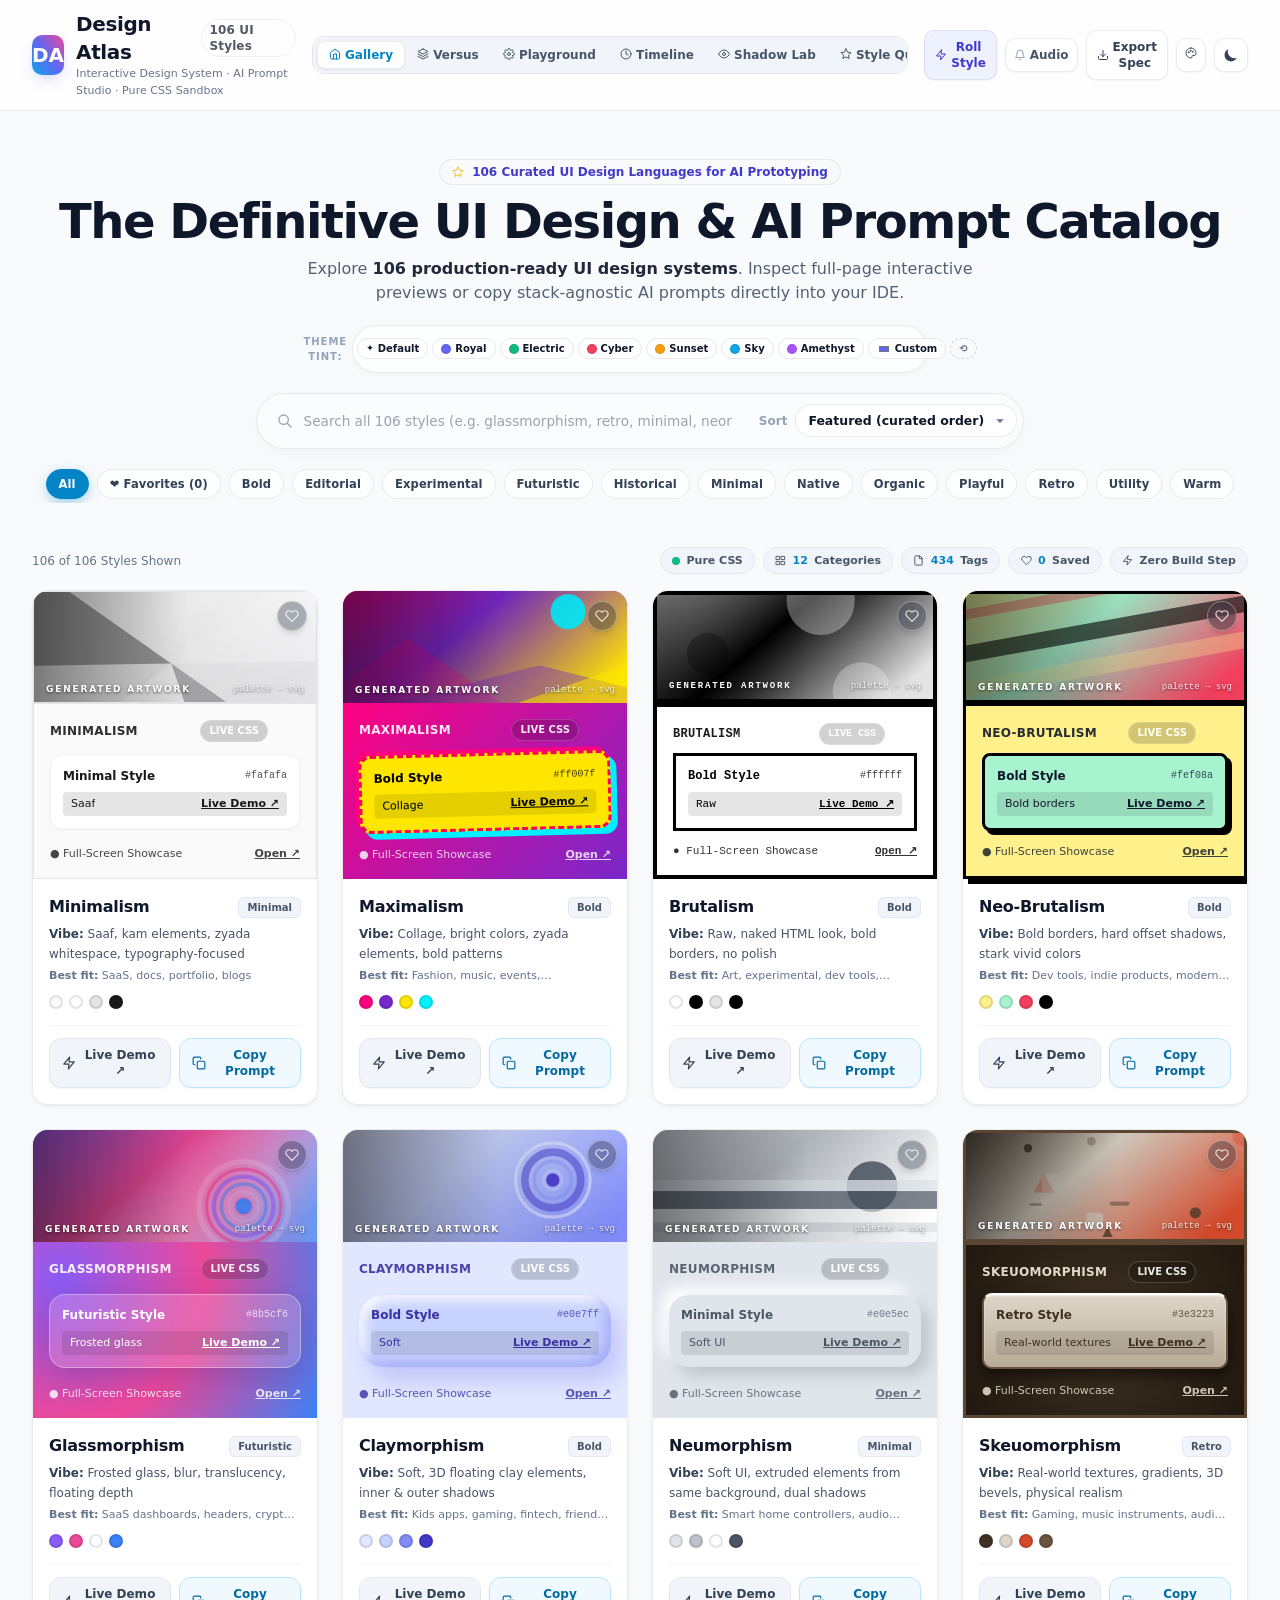
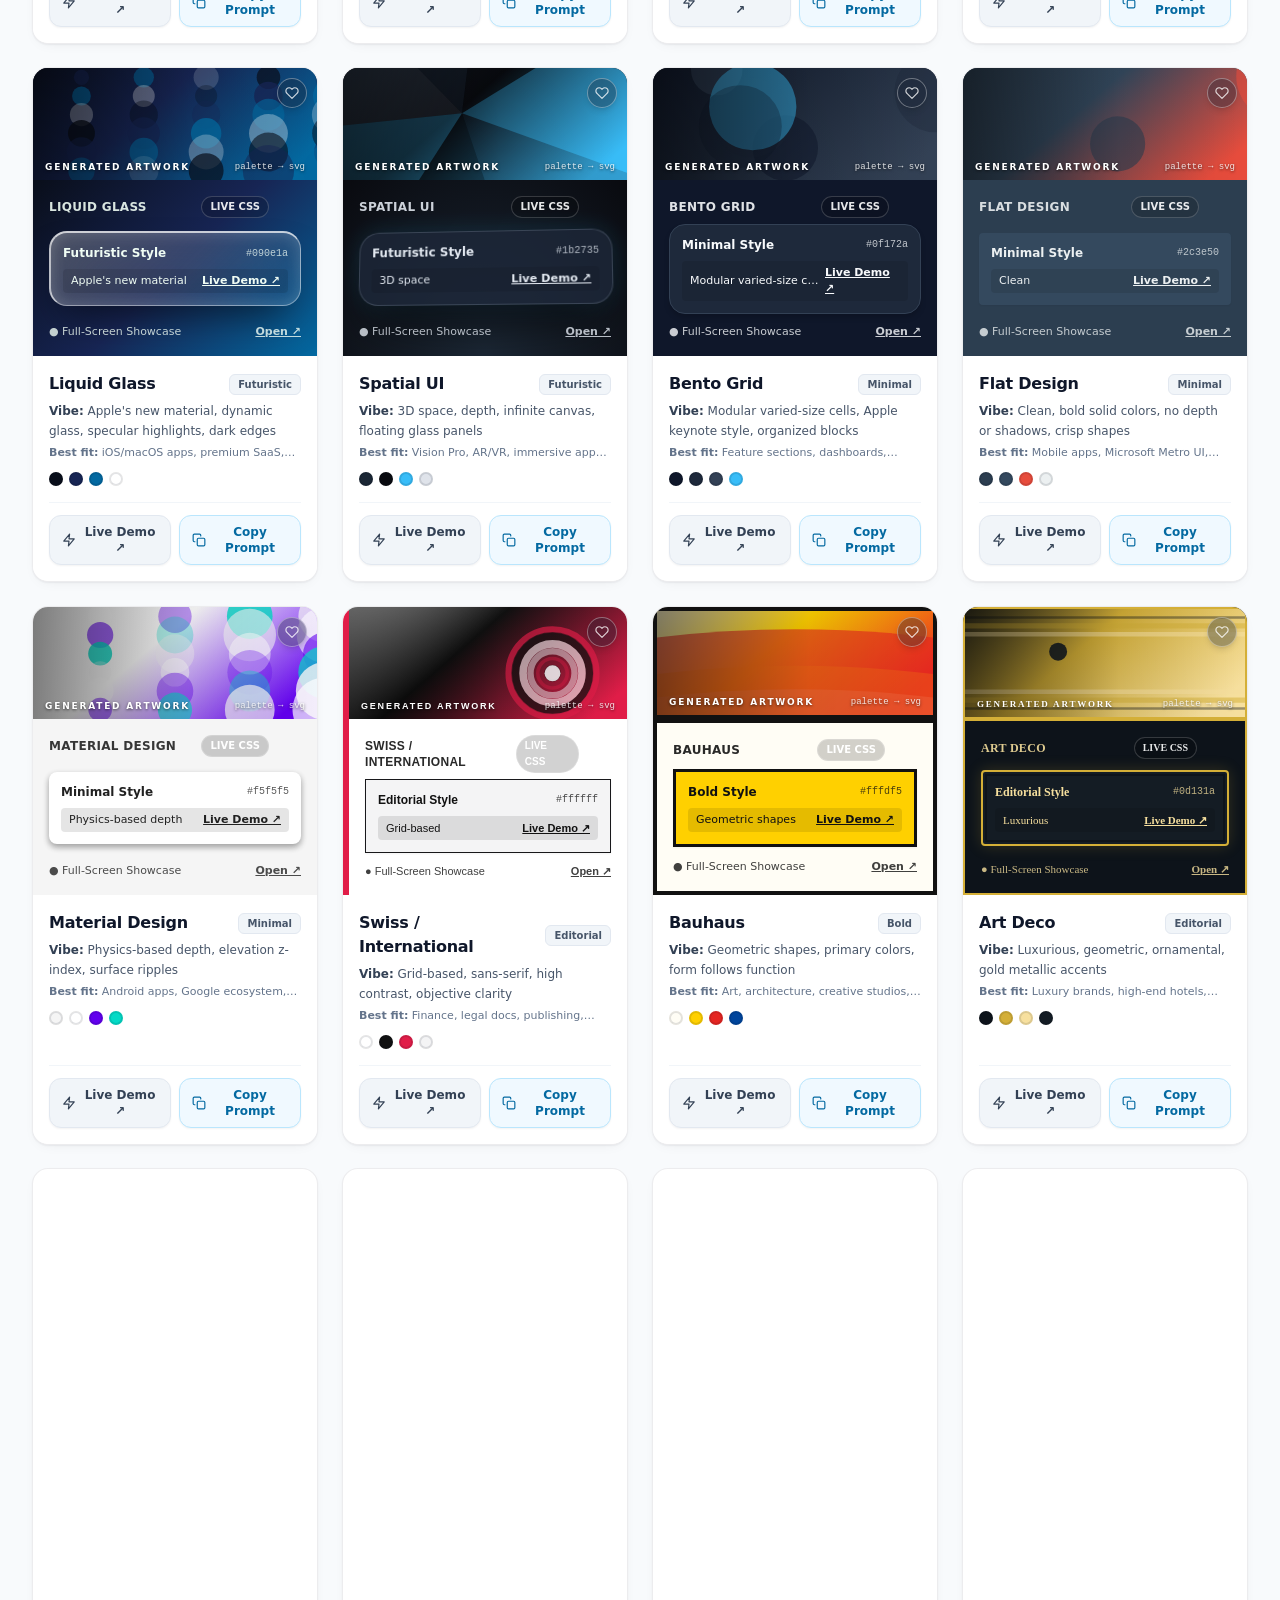
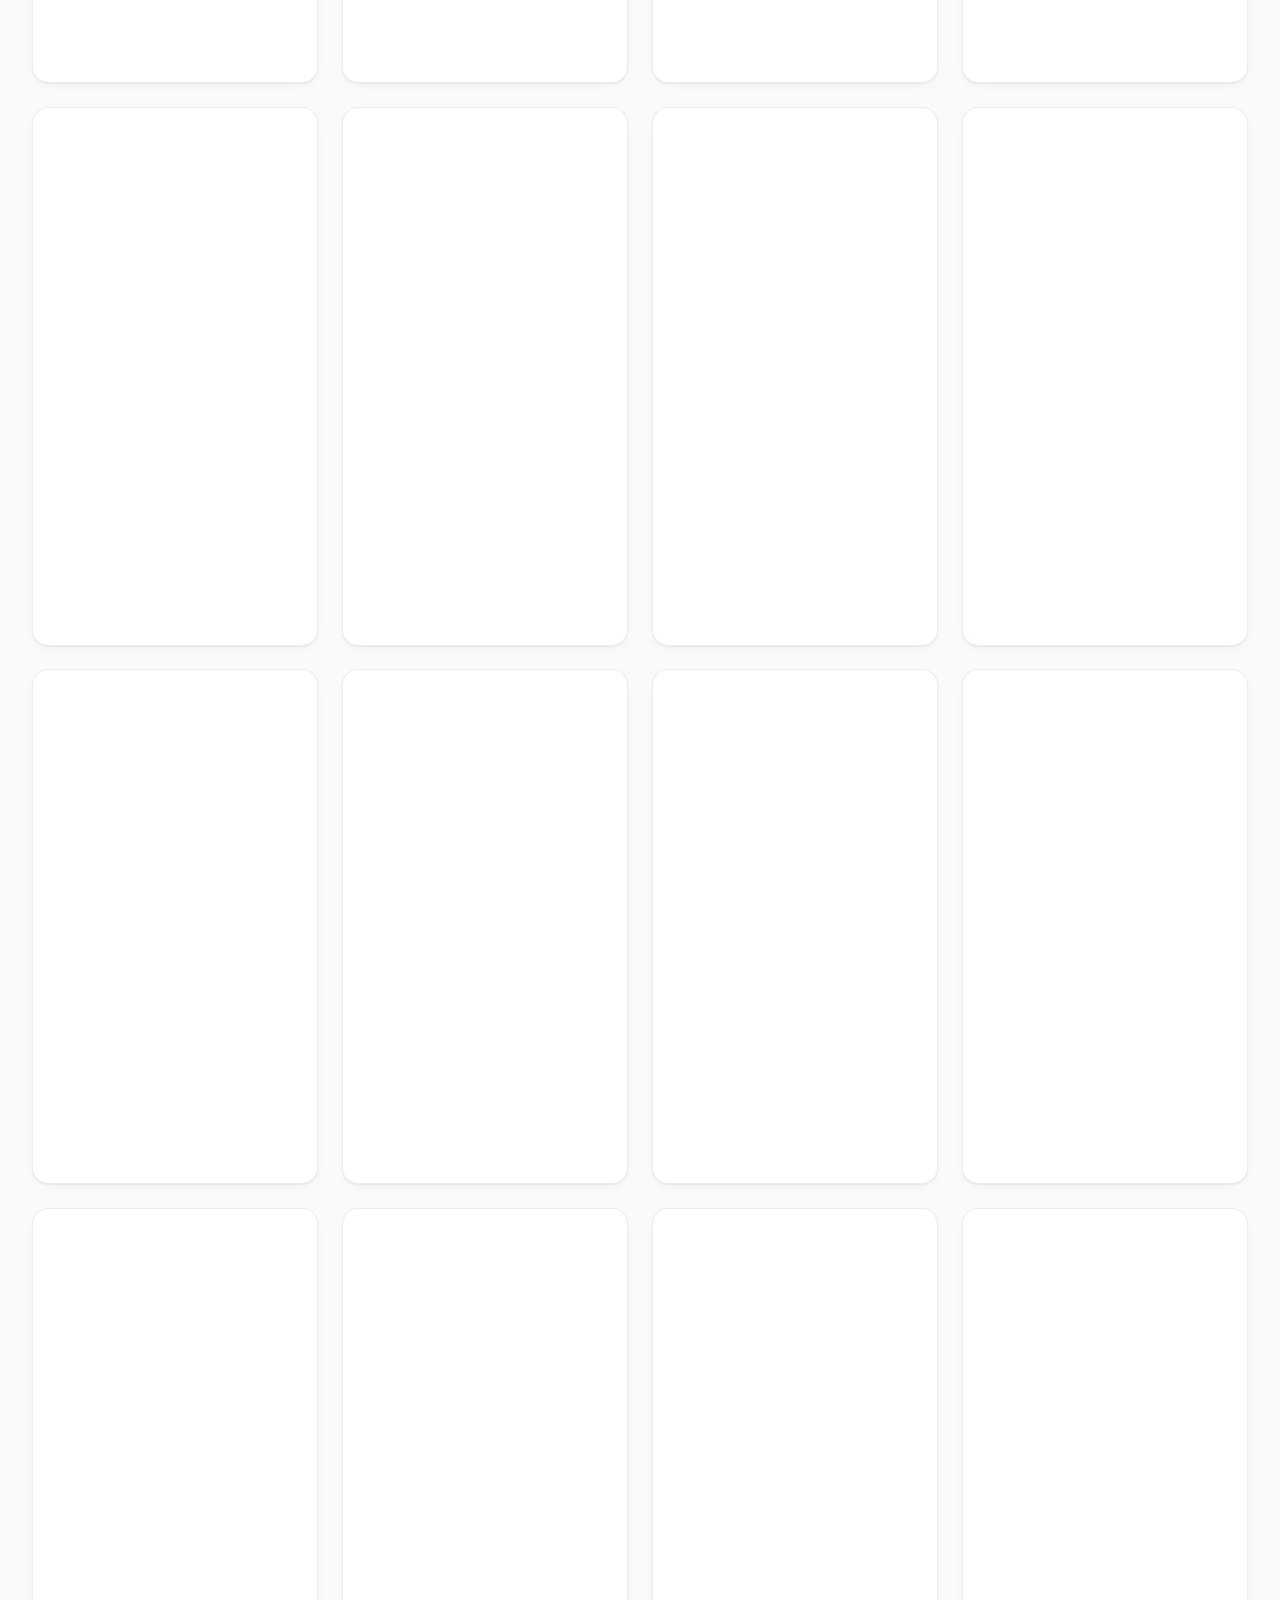
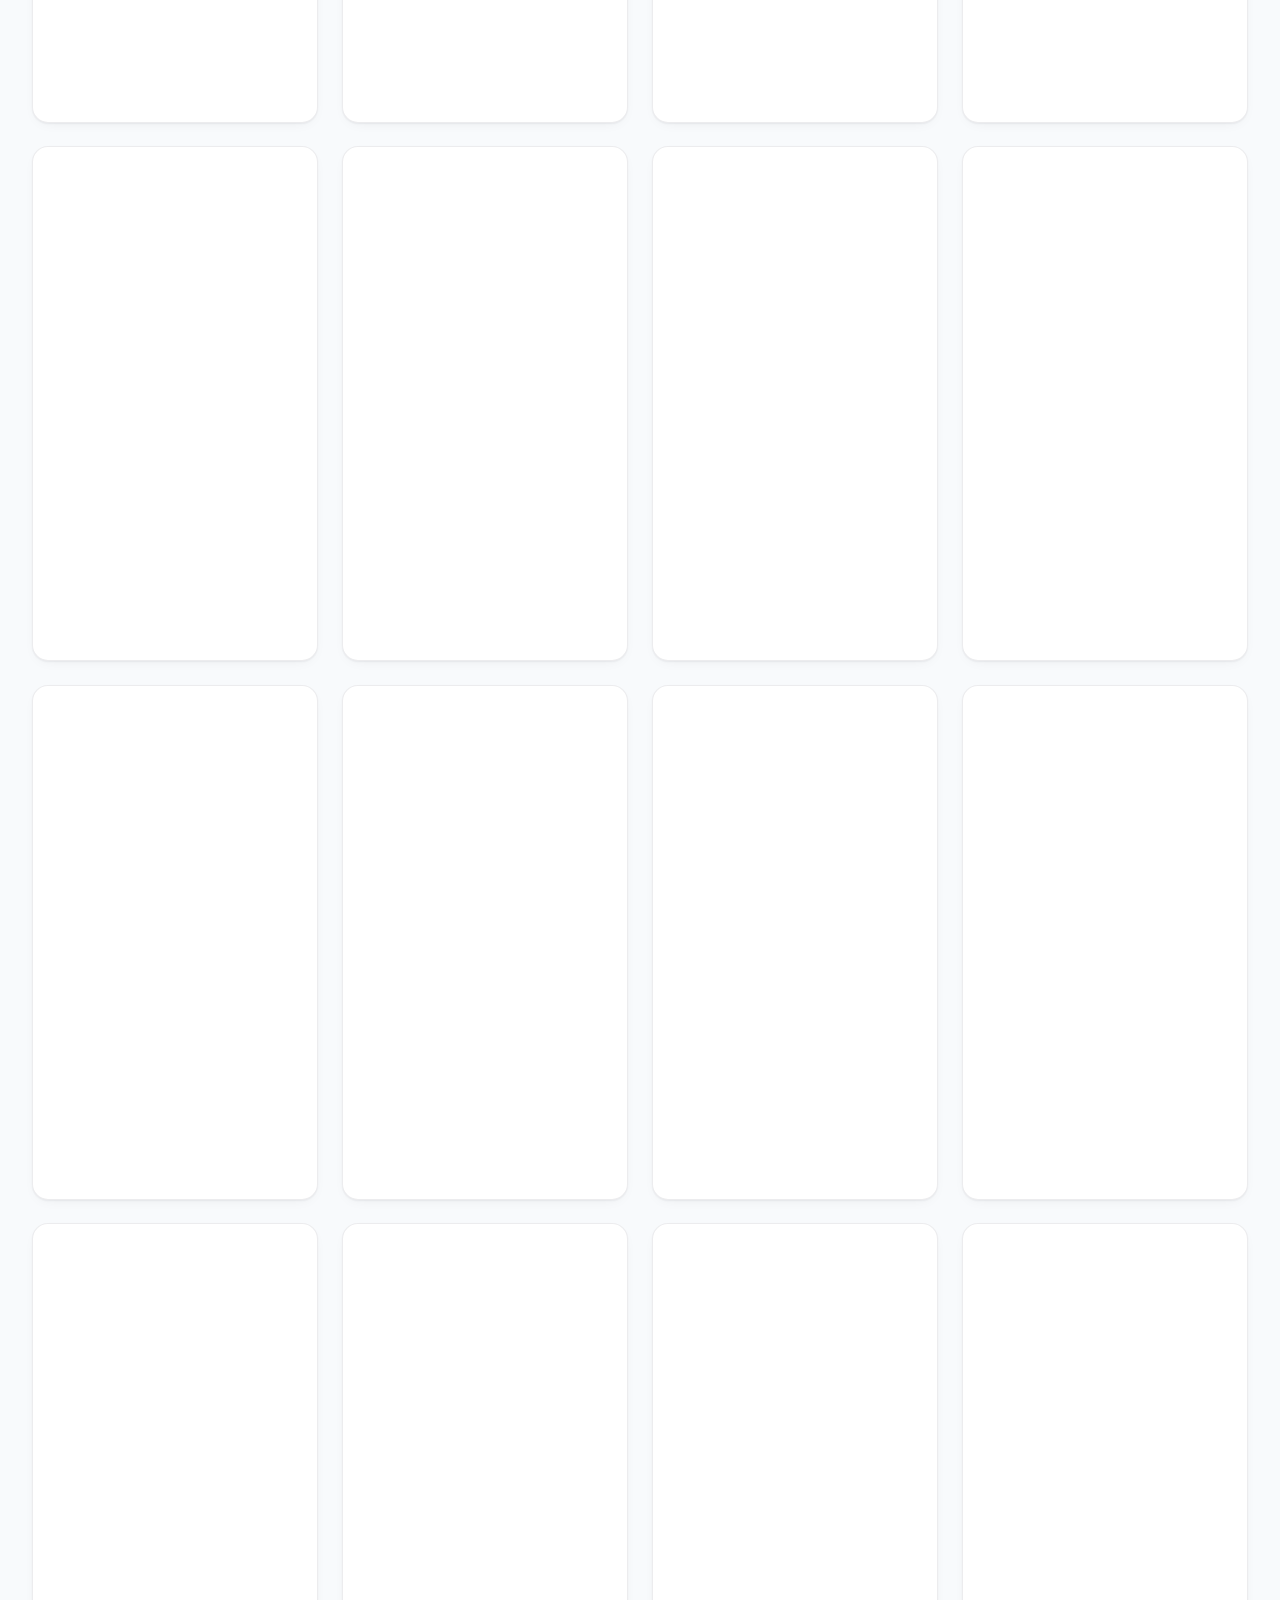
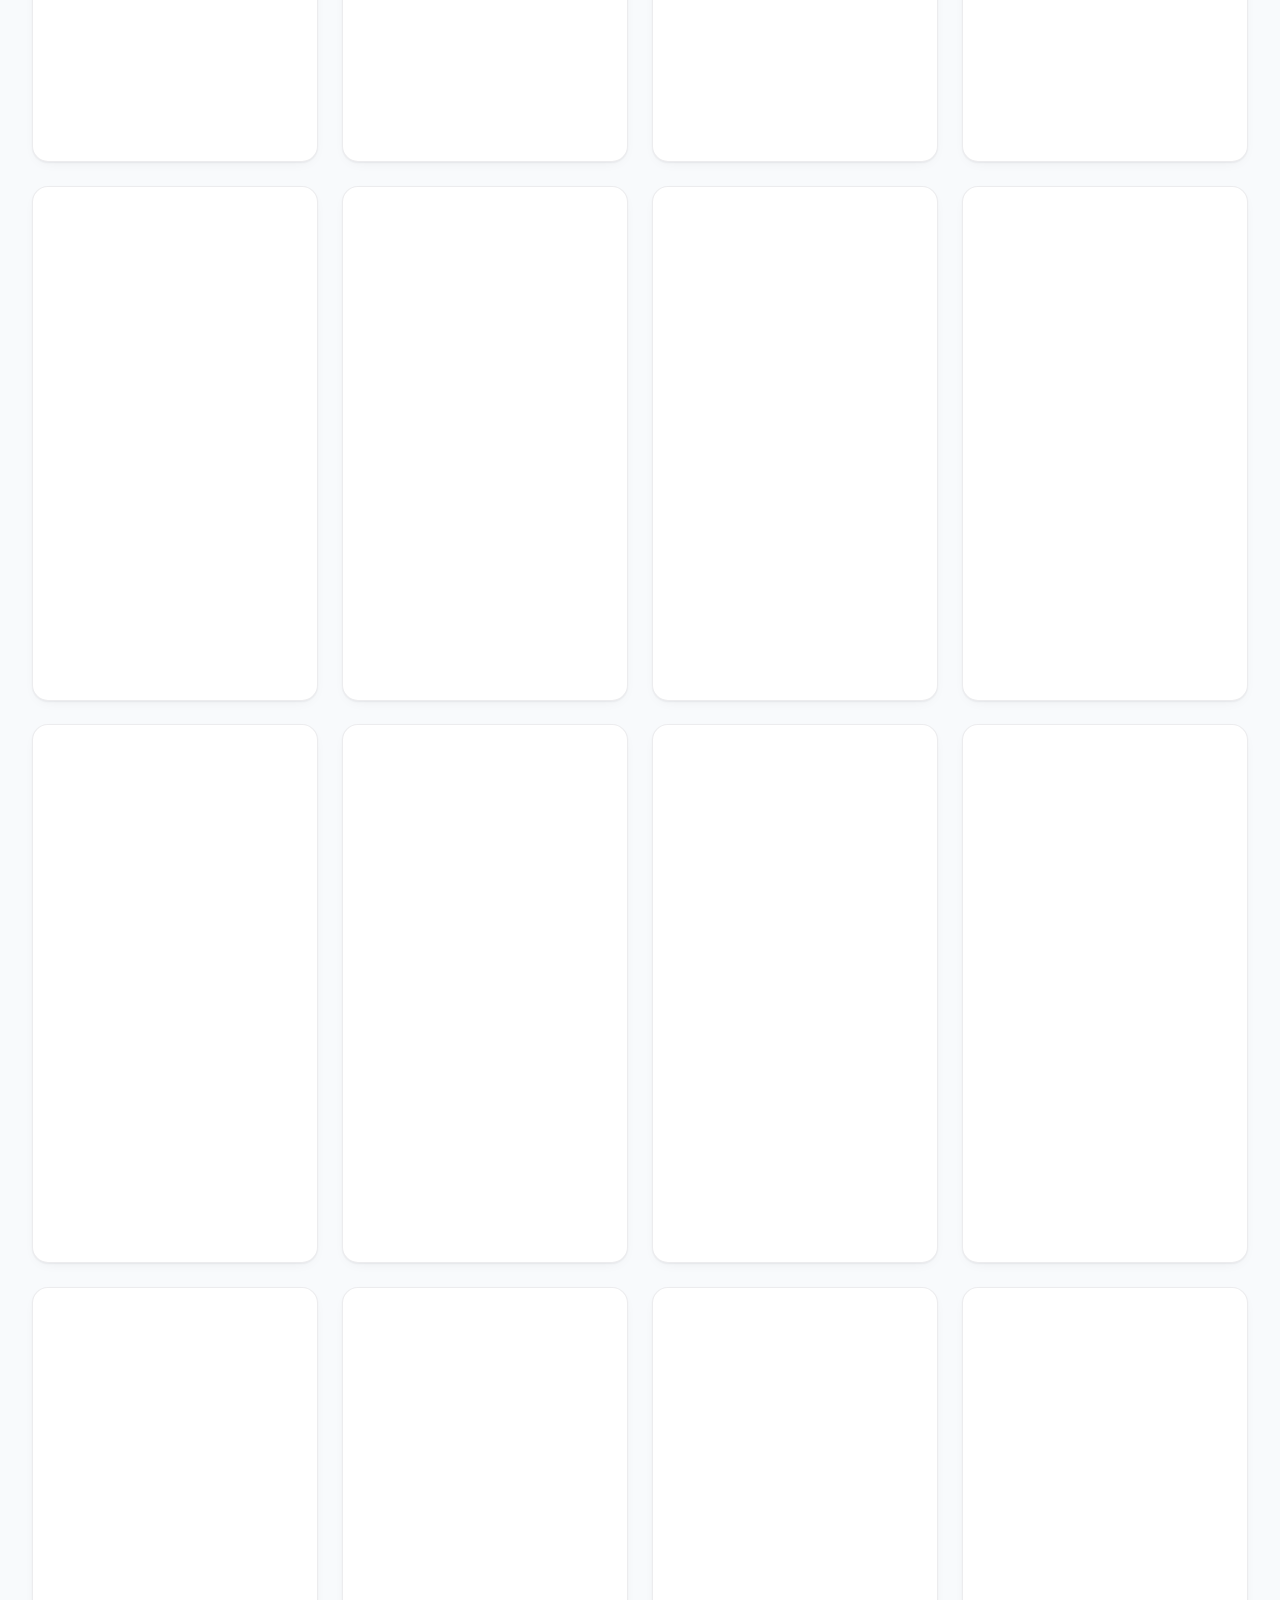
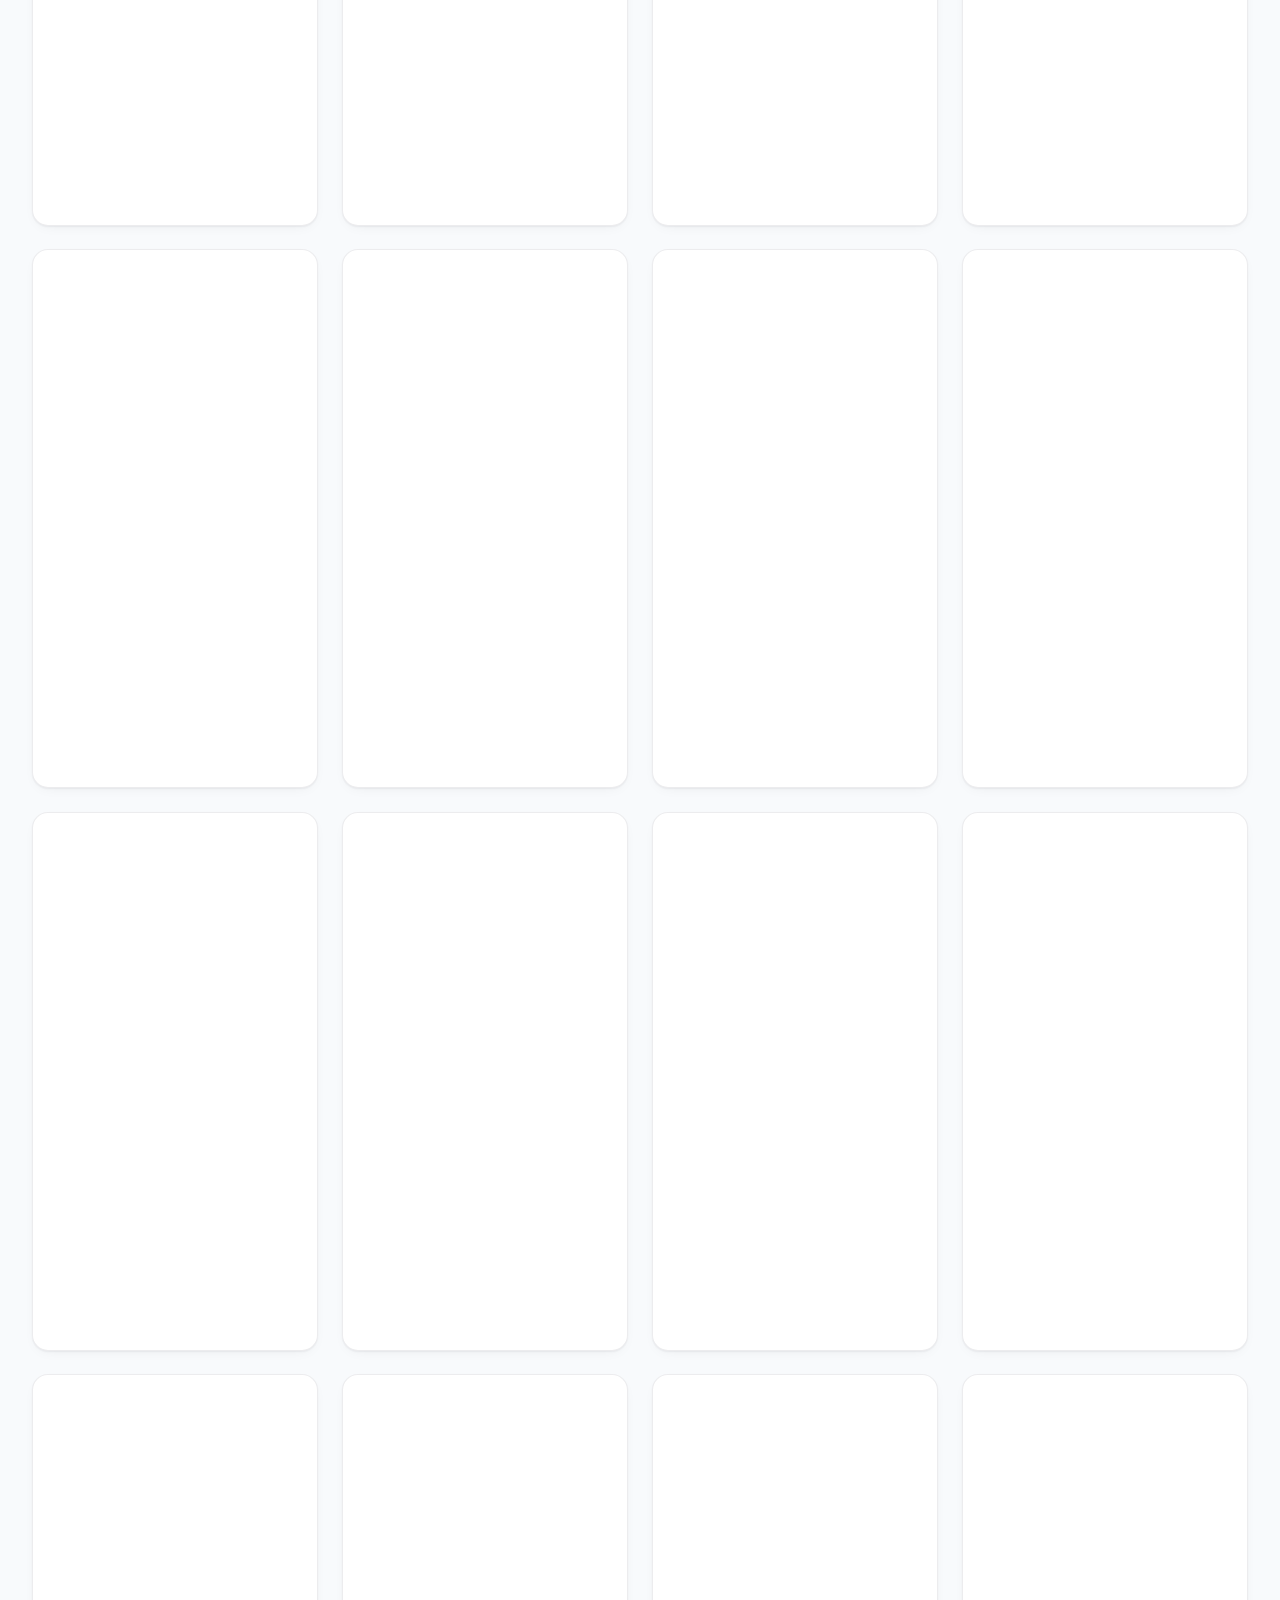
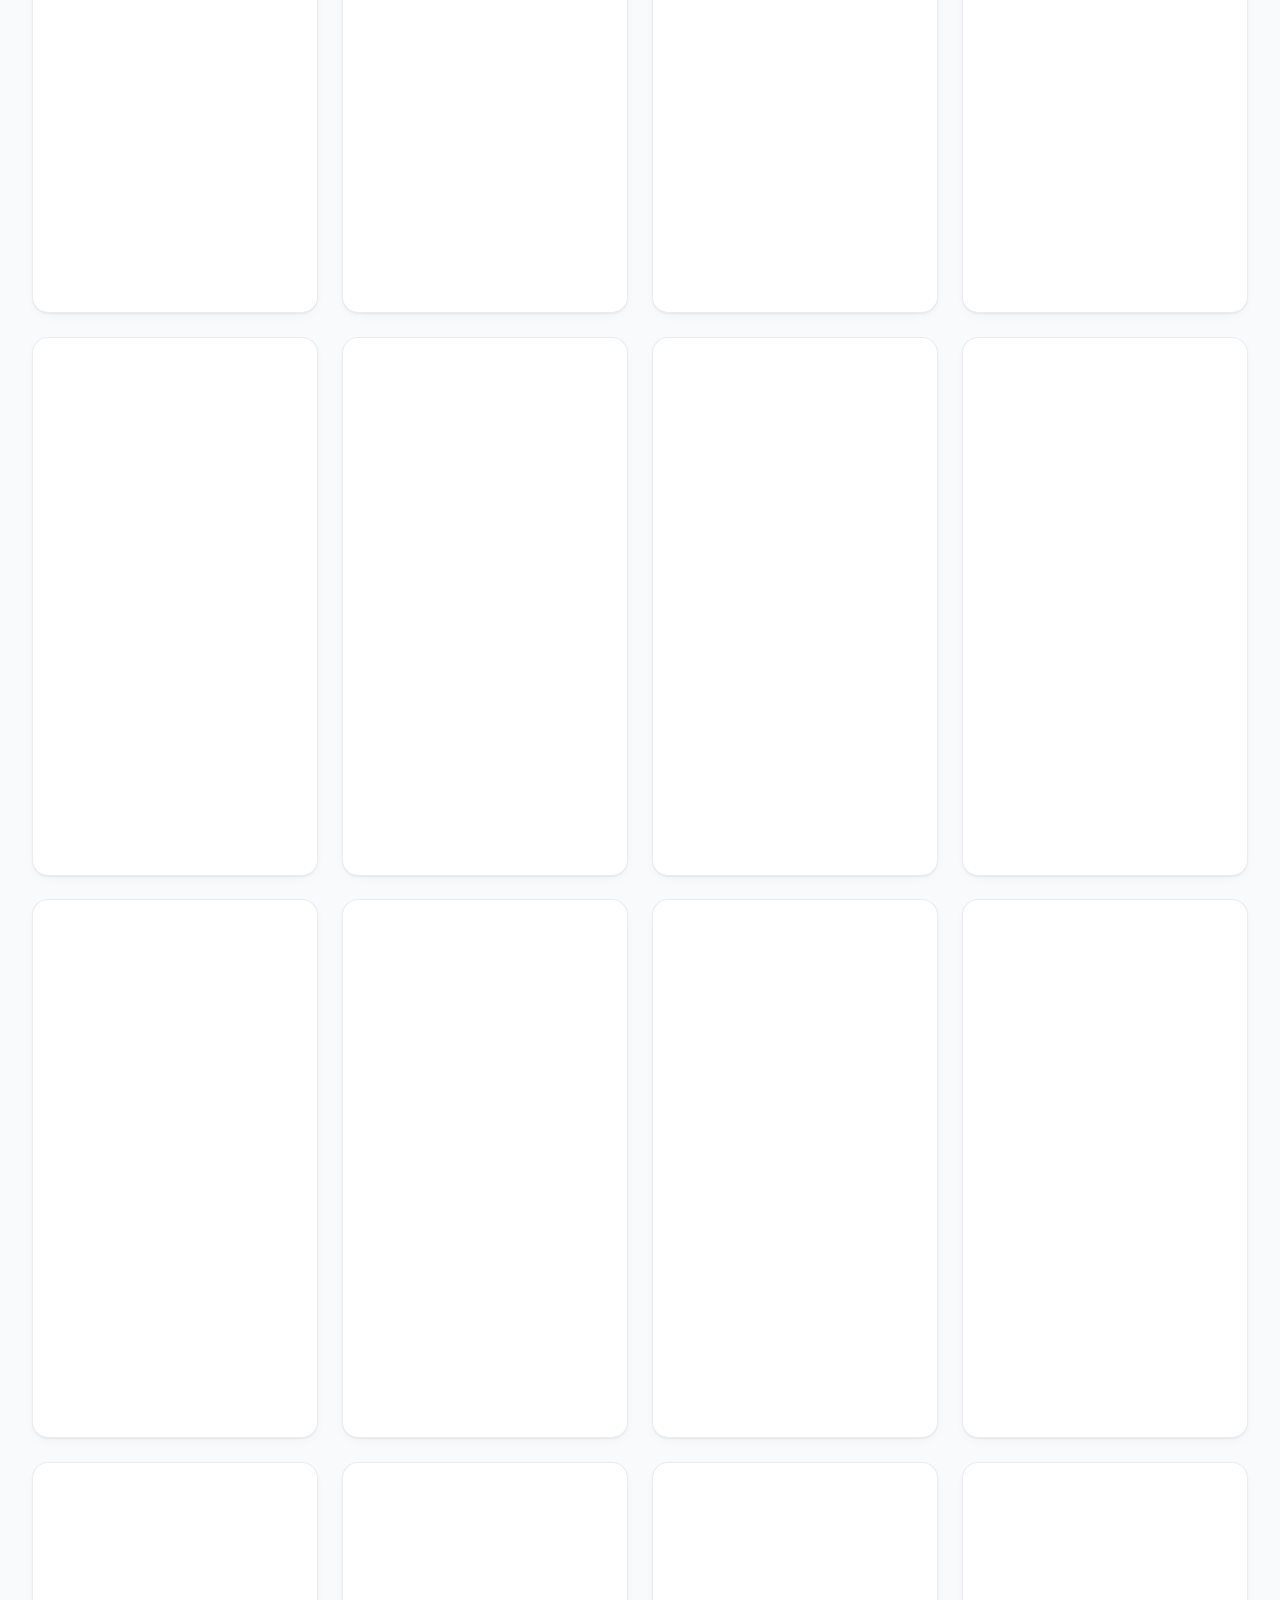
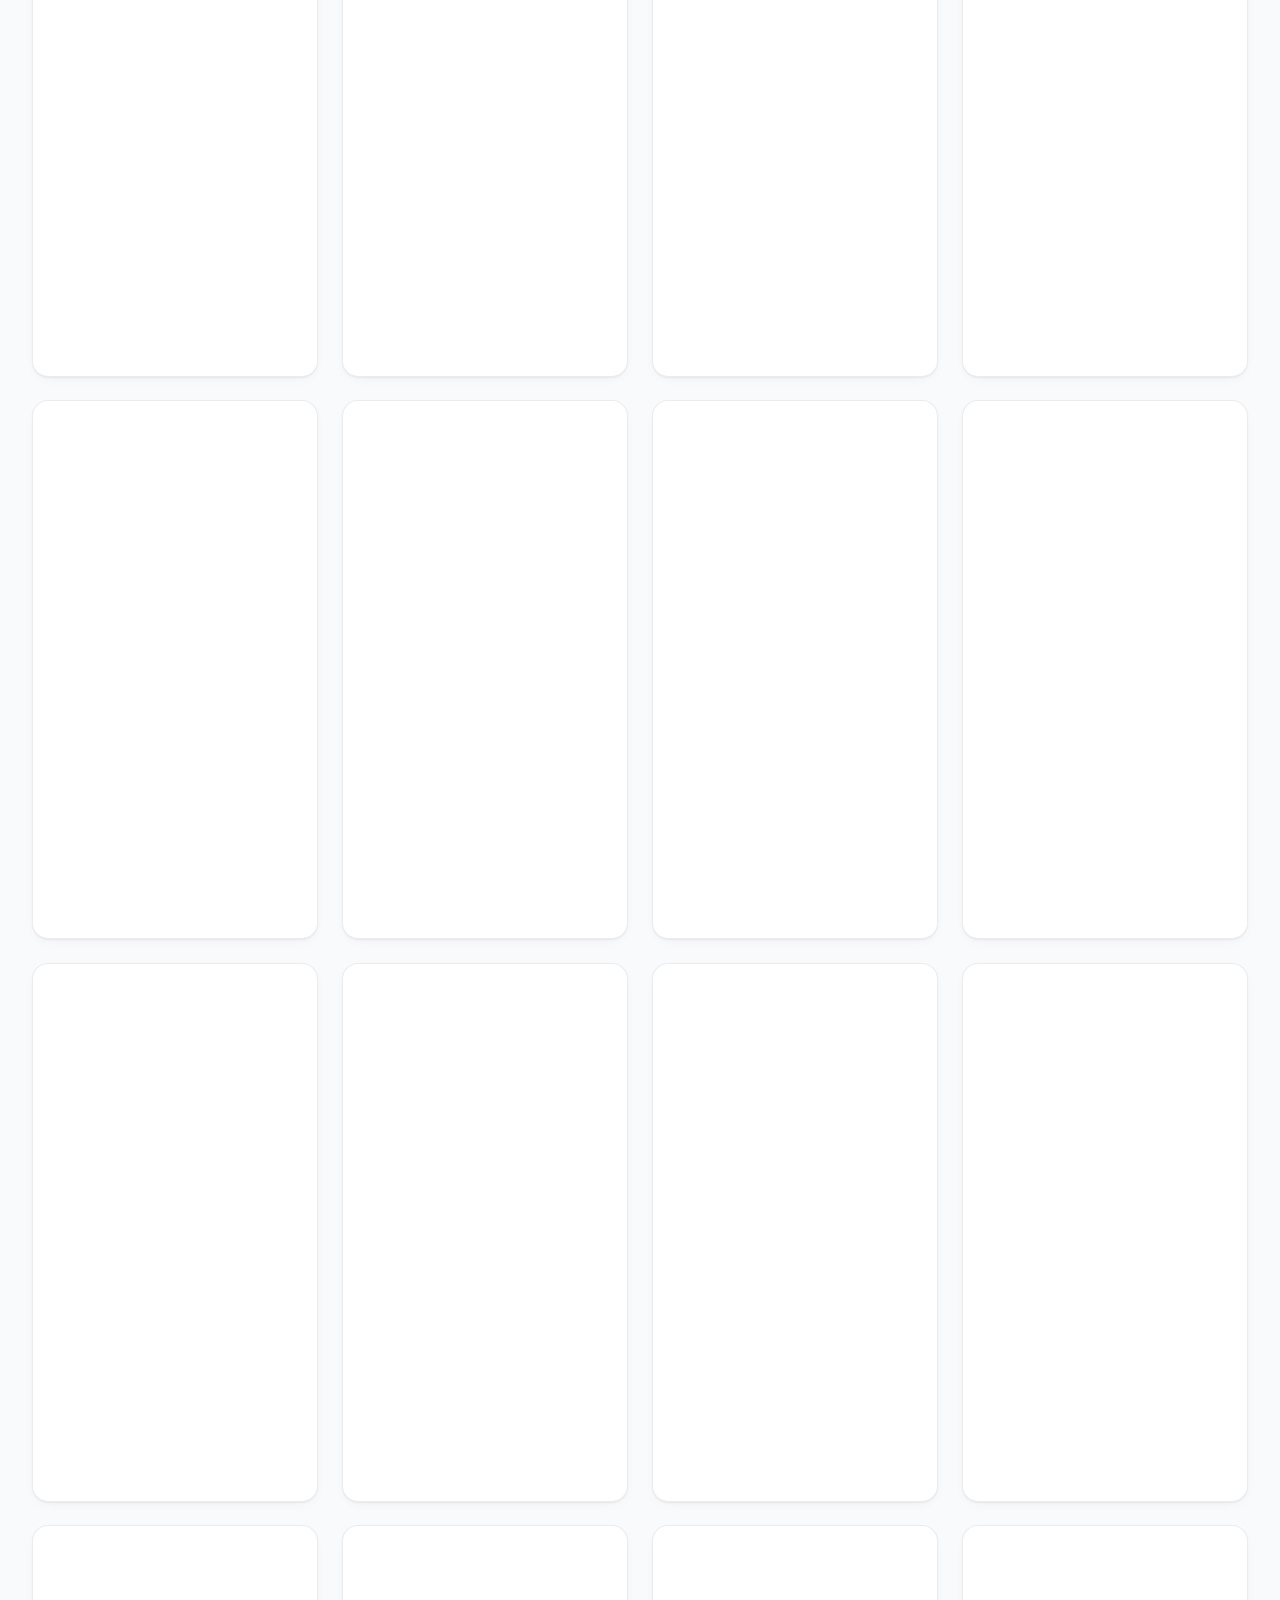
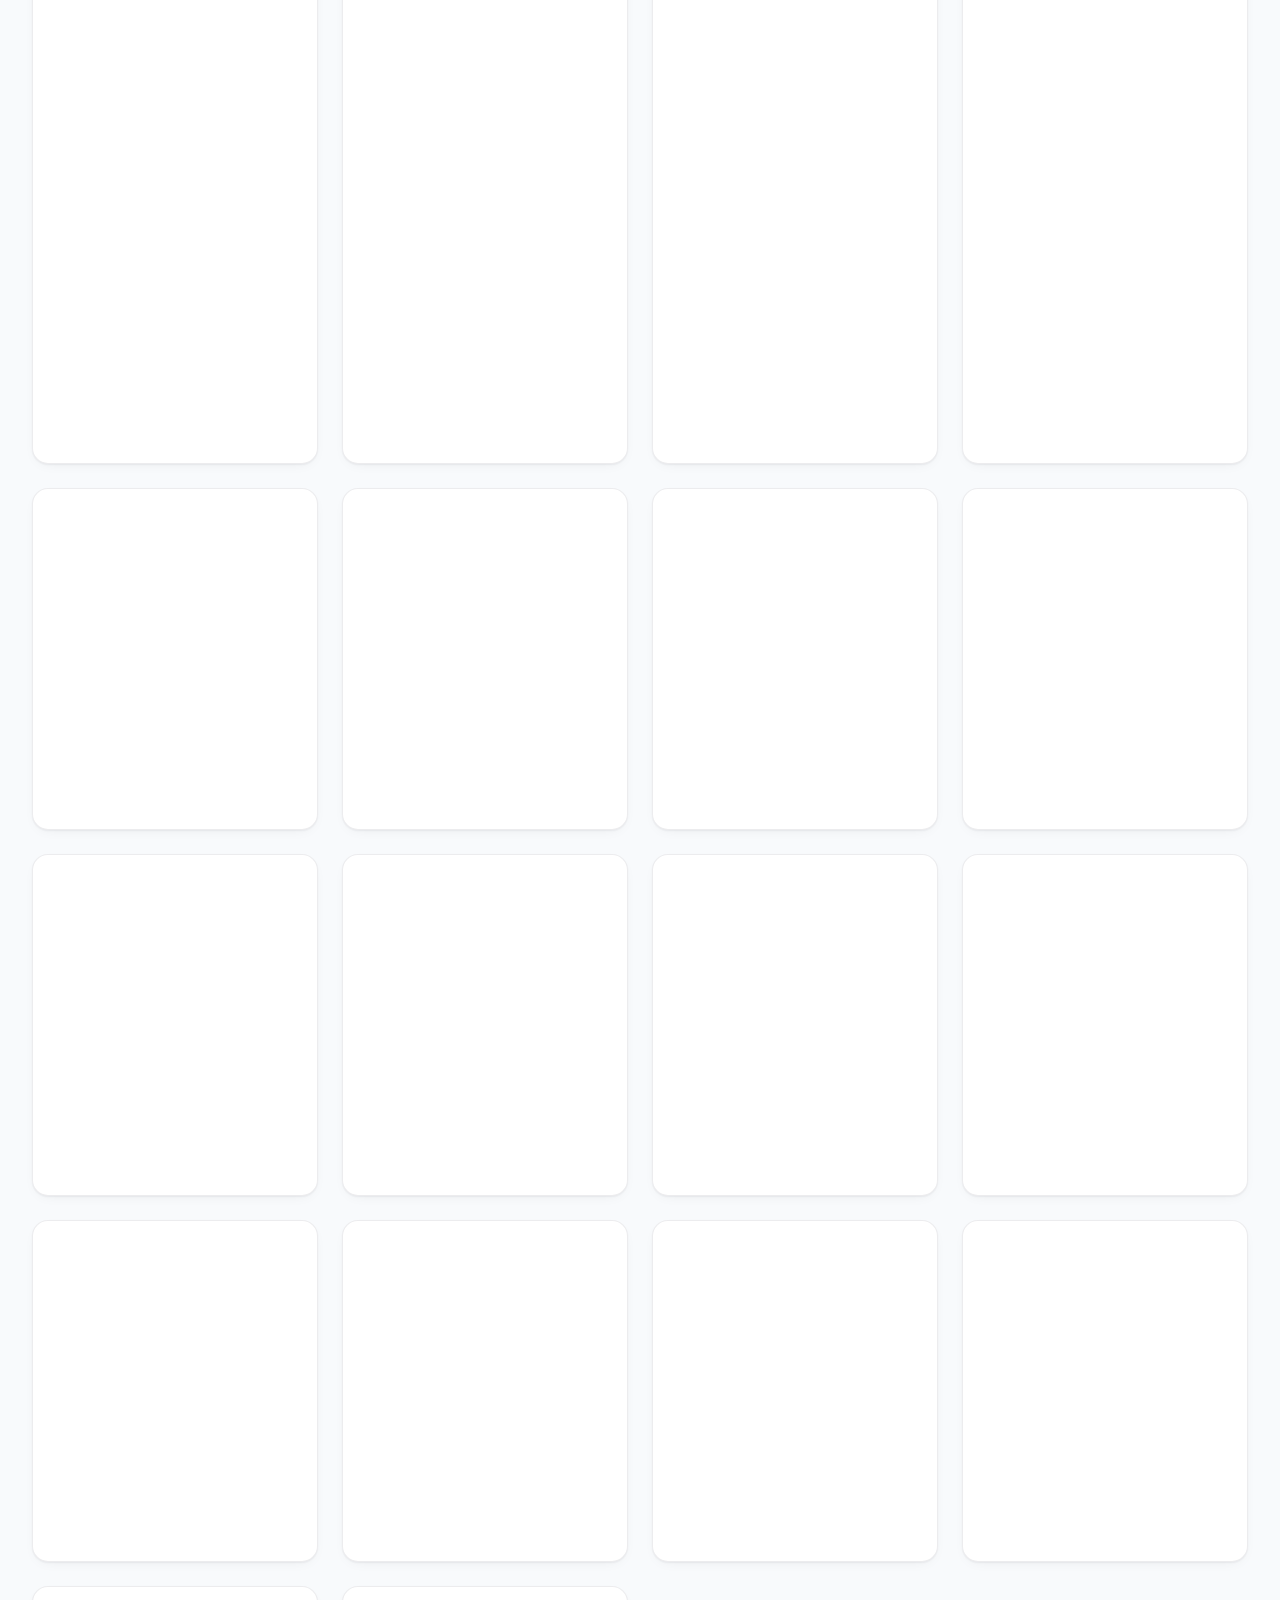
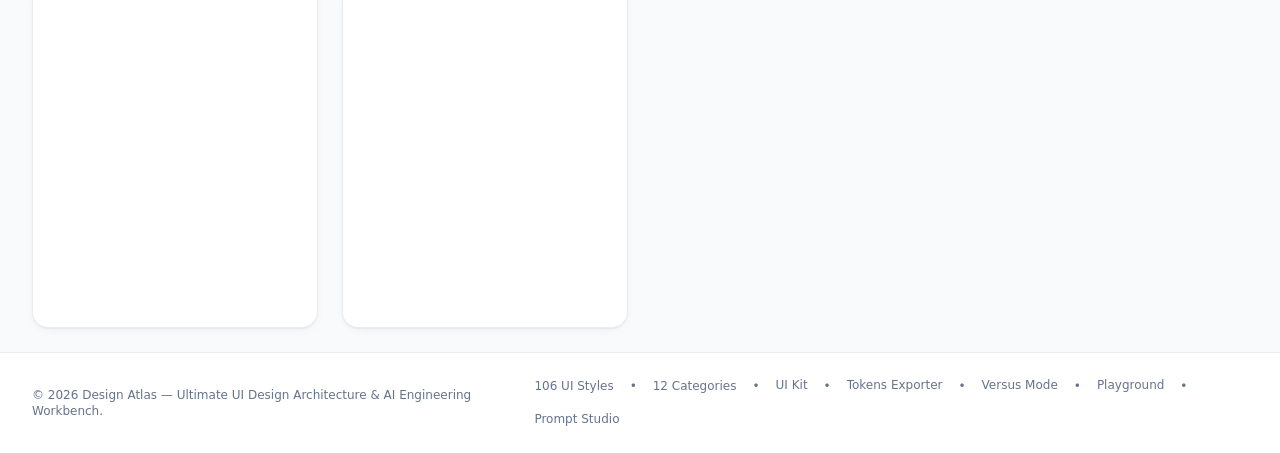
==== commit f2415d6d: "feat(ui): elevate storefront UI/UX to premium design directory standard" ====
--- a/index.html
+++ b/index.html
@@ -14,14 +14,22 @@
   <meta name="twitter:card" content="summary_large_image">
   <link rel="icon" href="data:image/svg+xml,%3Csvg xmlns='http://www.w3.org/2000/svg' viewBox='0 0 64 64'%3E%3Cdefs%3E%3ClinearGradient id='g' x1='0' y1='0' x2='1' y2='1'%3E%3Cstop offset='0' stop-color='%230ea5e9'/%3E%3Cstop offset='.5' stop-color='%236366f1'/%3E%3Cstop offset='1' stop-color='%23ec4899'/%3E%3C/linearGradient%3E%3C/defs%3E%3Crect width='64' height='64' rx='14' fill='url(%23g)'/%3E%3Ctext x='32' y='43' font-family='Arial Black,Arial,sans-serif' font-size='30' font-weight='900' text-anchor='middle' fill='white'%3EDA%3C/text%3E%3C/svg%3E">
 
-  <!-- Tailwind: SELF-HOSTED copy of the Play CDN bundle -> js/tailwind-browser.js
-       (byte-identical to https://cdn.tailwindcss.com, checked into the repo so the
-       site needs no third-party request and works offline). The bundle makes zero
-       runtime network calls (no fetch / currentScript), so serving it from the repo
-       is behaviour-identical. The CDN URL is still used on purpose inside the
-       standalone-HTML exports emitted by favorites.js / token-exporter.js. -->
-  <script src="js/tailwind-browser.js"></script>
+  <!-- Tailwind: pre-compiled per page (css/tailwind-compiled-*.css), harvested
+       verbatim from the self-hosted runtime bundle's own output. The vendor
+       bundle js/tailwind-browser.js stays in the repo as the regeneration
+       source (byte-identical to https://cdn.tailwindcss.com): re-enable its
+       script tag, exercise the page, re-harvest. The CDN URL is still used
+       on purpose inside the standalone-HTML exports emitted by favorites.js
+       / token-exporter.js. -->
+  <link rel="stylesheet" href="css/tailwind-compiled-index.css">
+  <!-- Legacy config for the runtime compiler — kept so a regeneration pass
+       picks up brand colours/fonts/dark mode by simply restoring the script
+       tag above. With the static compiled CSS this object is inert. -->
   <script>
+    /* Legacy runtime-compiler config. With the static compiled stylesheet this
+       global is inert (and guarded so nothing throws without the runtime);
+       on a regeneration pass, restoring the vendor <script> above reactivates it. */
+    window.tailwind = window.tailwind || {};
     tailwind.config = {
       darkMode: 'class',
       theme: {
@@ -244,35 +252,36 @@
     
     <!-- Hero Banner -->
     <section class="sv2-hero max-w-7xl mx-auto px-4 sm:px-6 lg:px-8 pt-8 pb-4 text-center">
-      <div class="inline-flex items-center gap-2 px-3 py-1 rounded-full text-xs font-semibold bg-indigo-50 dark:bg-indigo-950/70 text-indigo-700 dark:text-indigo-300 border border-indigo-200 dark:border-indigo-800 mb-3">
+      <div class="inline-flex items-center gap-2 px-3 py-1 rounded-full text-xs font-semibold bg-indigo-50 dark:bg-indigo-950/70 text-indigo-700 dark:text-indigo-300 border border-indigo-200 dark:border-indigo-800 mb-3 shadow-xs">
         <svg class="icon text-amber-400" aria-hidden="true" focusable="false"><use href="#i-star"></use></svg>
-        <span id="hero-count-badge">103 Curated UI Design Languages for AI Prototyping</span>
+        <span id="hero-count-badge">106 Curated UI Design Languages for AI Prototyping</span>
       </div>
       <h2 class="text-3xl sm:text-4xl lg:text-5xl font-black tracking-tight text-slate-900 dark:text-white">
-        Browse Design Languages & Copy AI Prompts
+        The Definitive UI Design & AI Prompt Catalog
       </h2>
-      <p class="mt-2 text-sm sm:text-base text-slate-600 dark:text-slate-400 max-w-2xl mx-auto">
-        Kissi bhi card par click karke uska <strong class="text-slate-900 dark:text-slate-200">Full-Screen Live Dashboard Preview</strong> dekhiye, ya <strong class="text-slate-900 dark:text-slate-200">Prompt Studio</strong> aur <strong class="text-slate-900 dark:text-slate-200">Versus Mode</strong> me compare karke directly AI ko dijiye!
+      <p class="mt-2.5 text-sm sm:text-base text-slate-600 dark:text-slate-400 max-w-2xl mx-auto leading-relaxed">
+        Explore <strong class="text-slate-900 dark:text-slate-200">106 production-ready UI design systems</strong>. Inspect full-page interactive previews or copy stack-agnostic AI prompts directly into your IDE.
       </p>
 
-      <!-- Brand Harmonizer Color Presets Strip -->
-      <div class="max-w-2xl mx-auto mt-4 p-2.5 rounded-2xl bg-white dark:bg-slate-900 border border-slate-200 dark:border-slate-800 shadow-sm flex items-center justify-center">
+      <!-- Brand Harmonizer Color Presets Strip (Compact Studio Pill) -->
+      <div class="max-w-xl mx-auto mt-5 px-3 py-1.5 rounded-full bg-slate-50/80 dark:bg-slate-900/80 border border-slate-200/80 dark:border-slate-800 shadow-xs flex items-center justify-center">
         <div id="harmonizer-mount"></div>
       </div>
 
       <!-- Search, Sort & Result Toolbar -->
-      <div class="sv2-toolbar max-w-3xl mx-auto mt-4 flex flex-col sm:flex-row items-center gap-3">
+      <div class="sv2-toolbar max-w-3xl mx-auto mt-5 flex flex-col sm:flex-row items-center gap-3">
         <div class="relative w-full">
           <input
             id="search-input"
             type="search"
-            placeholder="Search all 103 styles (e.g. glassmorphism, retro, minimal, neon)..."
+            placeholder="Search 106 UI styles (e.g. glassmorphism, retro, minimal, neon)..."
             aria-label="Search design styles"
-            class="w-full pl-10 pr-4 py-2.5 text-sm rounded-xl bg-white dark:bg-slate-900 border border-slate-300 dark:border-slate-700 focus:outline-none focus:ring-2 focus:ring-sky-500 shadow-sm"
+            class="w-full pl-10 pr-12 py-2.5 text-sm rounded-xl bg-white dark:bg-slate-900 border border-slate-300 dark:border-slate-700 focus:outline-none focus:ring-2 focus:ring-sky-500 shadow-sm"
           >
           <svg class="w-4 h-4 text-slate-400 absolute left-3.5 top-3.5" fill="none" stroke="currentColor" viewBox="0 0 24 24" aria-hidden="true">
             <path stroke-linecap="round" stroke-linejoin="round" stroke-width="2" d="M21 21l-6-6m2-5a7 7 0 11-14 0 7 7 0 0114 0z"></path>
           </svg>
+          <kbd class="hidden sm:inline-block absolute right-3.5 top-3 text-[10px] font-mono font-semibold text-slate-400 dark:text-slate-500 px-1.5 py-0.5 rounded border border-slate-200 dark:border-slate-700 bg-slate-50 dark:bg-slate-800">/</kbd>
         </div>
 
         <!-- Sort Order -->
@@ -793,9 +802,16 @@
       renderCards();
     }
 
+    // Debounced so rapid typing never queues a full 103-card rebuild per key
+    let searchTokens = 0;
     searchInput.addEventListener("input", (e) => {
       searchQuery = e.target.value.toLowerCase().trim();
-      renderCards();
+      const myToken = ++searchTokens;
+      if (typeof window.requestAnimationFrame === "function") {
+        setTimeout(() => { if (myToken === searchTokens) renderCards(); }, 120);
+      } else {
+        renderCards();
+      }
     });
 
     sortSelect.addEventListener("change", (e) => {
--- a/css/styles.css
+++ b/css/styles.css
@@ -2800,6 +2800,99 @@
   border: 1px solid #232b36;
   border-radius: 0;
   color: #ffffff;
+}
+
+/* 104. LIGHT SKEUOMORPHISM */
+.style-lightskeuomorphism {
+  background: #f1f3f7;
+  color: #1e293b;
+}
+.style-lightskeuomorphism .demo-box {
+  background: #f1f3f7;
+  border: 1px solid rgba(255, 255, 255, 0.8);
+  border-radius: 16px;
+  box-shadow: 4px 4px 12px #cbd5e1, -4px -4px 12px #ffffff;
+}
+.style-lightskeuomorphism .demo-btn {
+  background: linear-gradient(180deg, #ffffff 0%, #e2e8f0 100%);
+  color: #1e293b;
+  border: 1px solid #cbd5e1;
+  border-radius: 12px;
+  box-shadow: 0 2px 4px rgba(0, 0, 0, 0.06), inset 0 1px 0 rgba(255, 255, 255, 0.9);
+  font-weight: 700;
+}
+.style-lightskeuomorphism .demo-btn:hover {
+  background: linear-gradient(180deg, #ffffff 0%, #cbd5e1 100%);
+  box-shadow: 0 4px 8px rgba(0, 0, 0, 0.1), inset 0 1px 0 rgba(255, 255, 255, 0.9);
+}
+.style-lightskeuomorphism .demo-input {
+  background: #f1f3f7;
+  border: 1px solid #cbd5e1;
+  border-radius: 10px;
+  box-shadow: inset 2px 2px 5px #cbd5e1, inset -2px -2px 5px #ffffff;
+  color: #1e293b;
+}
+
+/* 105. CLUTTERCORE */
+.style-cluttercore {
+  background: #fdf6e2;
+  color: #2b2d42;
+}
+.style-cluttercore .demo-box {
+  background: #ffffff;
+  border: 2px solid #2b2d42;
+  border-radius: 4px;
+  box-shadow: 6px 6px 0px #ff5470;
+  transform: rotate(-0.8deg);
+}
+.style-cluttercore .demo-btn {
+  background: #ff5470;
+  color: #ffffff;
+  border: 2px solid #2b2d42;
+  border-radius: 4px;
+  box-shadow: 3px 3px 0px #70e000;
+  font-weight: 800;
+  transform: rotate(0.8deg);
+}
+.style-cluttercore .demo-btn:hover {
+  transform: translate(2px, 2px) rotate(0.8deg);
+  box-shadow: 1px 1px 0px #70e000;
+}
+.style-cluttercore .demo-input {
+  background: #ffffff;
+  border: 2px solid #2b2d42;
+  border-radius: 4px;
+  color: #2b2d42;
+}
+
+/* 106. GRAIN & FILM TEXTURE */
+.style-grainfilm {
+  background: #181615;
+  color: #f5f3f0;
+}
+.style-grainfilm .demo-box {
+  background: #201e1d;
+  border: 1px solid #433e3f;
+  border-radius: 0;
+  box-shadow: 0 10px 25px rgba(0, 0, 0, 0.6);
+}
+.style-grainfilm .demo-btn {
+  background: #e6af2e;
+  color: #181615;
+  border: none;
+  border-radius: 0;
+  font-weight: 700;
+  letter-spacing: 0.05em;
+  text-transform: uppercase;
+}
+.style-grainfilm .demo-btn:hover {
+  background: #f4c254;
+}
+.style-grainfilm .demo-input {
+  background: #141211;
+  border: 1px solid #433e3f;
+  border-radius: 0;
+  color: #f5f3f0;
 }
 
 
--- a/css/shell-v2.css
+++ b/css/shell-v2.css
@@ -121,62 +121,103 @@
   opacity: 0.92;
 }
 
-/* Harmonizer frame: from filled card to hairline tray */
-.sv2-hero .max-w-2xl {
+/* Harmonizer frame: compact floating studio pill */
+.sv2-hero .max-w-xl {
   border: 1px solid var(--sv2-hairline);
-  border-radius: 14px;
-  background: color-mix(in srgb, white 60%, transparent);
+  background: color-mix(in srgb, white 70%, transparent);
+  box-shadow: 0 2px 8px -2px rgba(15, 23, 42, 0.05);
+  backdrop-filter: blur(8px);
+  -webkit-backdrop-filter: blur(8px);
+}
+.dark .sv2-hero .max-w-xl {
+  background: rgba(15, 23, 42, 0.65);
+  border-color: rgba(148, 163, 184, 0.12);
+  box-shadow: 0 4px 16px -4px rgba(0, 0, 0, 0.4);
+}
+
+/* -------------------------------------------------------- search + sort */
+.sv2-toolbar {
+  background: color-mix(in srgb, white 40%, transparent);
+  padding: 0.35rem;
+  border-radius: 999px;
+  border: 1px solid var(--sv2-hairline);
+  box-shadow: 0 4px 20px -6px rgba(15, 23, 42, 0.06);
+}
+.dark .sv2-toolbar {
+  background: rgba(15, 23, 42, 0.45);
+  border-color: rgba(148, 163, 184, 0.12);
+  box-shadow: 0 6px 24px -8px rgba(0, 0, 0, 0.4);
+}
+
+.sv2-toolbar input[type="search"] {
+  border-radius: 999px;
+  border-color: transparent;
+  background: transparent;
   box-shadow: none;
-}
-.dark .sv2-hero .max-w-2xl {
-  background: rgba(148, 163, 184, 0.06);
-}
-
-/* -------------------------------------------------------- search + sort */
-.sv2-toolbar input[type="search"] {
-  border-radius: 999px;
-  border-color: var(--sv2-hairline);
-  box-shadow: var(--sv2-shadow-soft);
-  padding-top: 0.7rem;
-  padding-bottom: 0.7rem;
+  padding-top: 0.65rem;
+  padding-bottom: 0.65rem;
+  font-size: 0.85rem;
   transition: box-shadow 150ms var(--sv2-ease), border-color 150ms var(--sv2-ease);
 }
 .sv2-toolbar input[type="search"]:focus {
-  border-color: rgba(56, 189, 248, 0.5);
+  border-color: transparent;
   outline: none;
+  box-shadow: none;
+}
+.sv2-toolbar:focus-within {
+  border-color: rgba(56, 189, 248, 0.6);
   box-shadow: var(--sv2-ring);
 }
 .sv2-toolbar select {
   border-radius: 999px;
   border-color: var(--sv2-hairline);
   box-shadow: none;
-  transition: box-shadow 150ms var(--sv2-ease);
+  font-size: 0.78rem;
+  padding-top: 0.45rem;
+  padding-bottom: 0.45rem;
+  transition: box-shadow 150ms var(--sv2-ease), border-color 150ms var(--sv2-ease);
 }
 .sv2-toolbar select:focus {
   outline: none;
+  border-color: rgba(56, 189, 248, 0.5);
   box-shadow: var(--sv2-ring);
 }
 
 /* ---------------------------------------------------------- filter chips */
+#filter-container {
+  padding: 0.25rem 0.5rem;
+}
 #filter-container button {
   border-radius: 999px;
   font-size: 0.72rem;
-  padding: 0.35rem 0.7rem;
+  font-weight: 600;
+  padding: 0.38rem 0.75rem;
   letter-spacing: 0.01em;
+  border: 1px solid var(--sv2-hairline);
+  background: color-mix(in srgb, white 70%, transparent);
+  backdrop-filter: blur(6px);
+  -webkit-backdrop-filter: blur(6px);
   transition: background-color 150ms var(--sv2-ease), color 150ms var(--sv2-ease), box-shadow 150ms var(--sv2-ease), transform 120ms var(--sv2-ease);
+}
+.dark #filter-container button {
+  background: rgba(15, 23, 42, 0.5);
+  border-color: rgba(148, 163, 184, 0.1);
 }
 #filter-container button:active {
   transform: scale(0.96);
 }
-/* Active chip: ink-on-paper monochrome instead of loud sky fill */
+/* Active chip: crisp contrast */
 #filter-container button[class*="bg-sky-500"] {
-  background: #1e293b;
-  color: #f8fafc;
-  box-shadow: 0 4px 12px -4px rgba(15, 23, 42, 0.45);
+  background: #0284c7 !important;
+  color: #ffffff !important;
+  border-color: #0284c7 !important;
+  box-shadow: 0 4px 14px -3px rgba(2, 132, 199, 0.55);
 }
 .dark #filter-container button[class*="bg-sky-500"] {
-  background: #e2e8f0;
-  color: #0f172a;
+  background: #38bdf8 !important;
+  color: #0f172a !important;
+  border-color: #38bdf8 !important;
+  box-shadow: 0 4px 14px -3px rgba(56, 189, 248, 0.55);
 }
 
 /* ------------------------------------------------------------ card grid */
